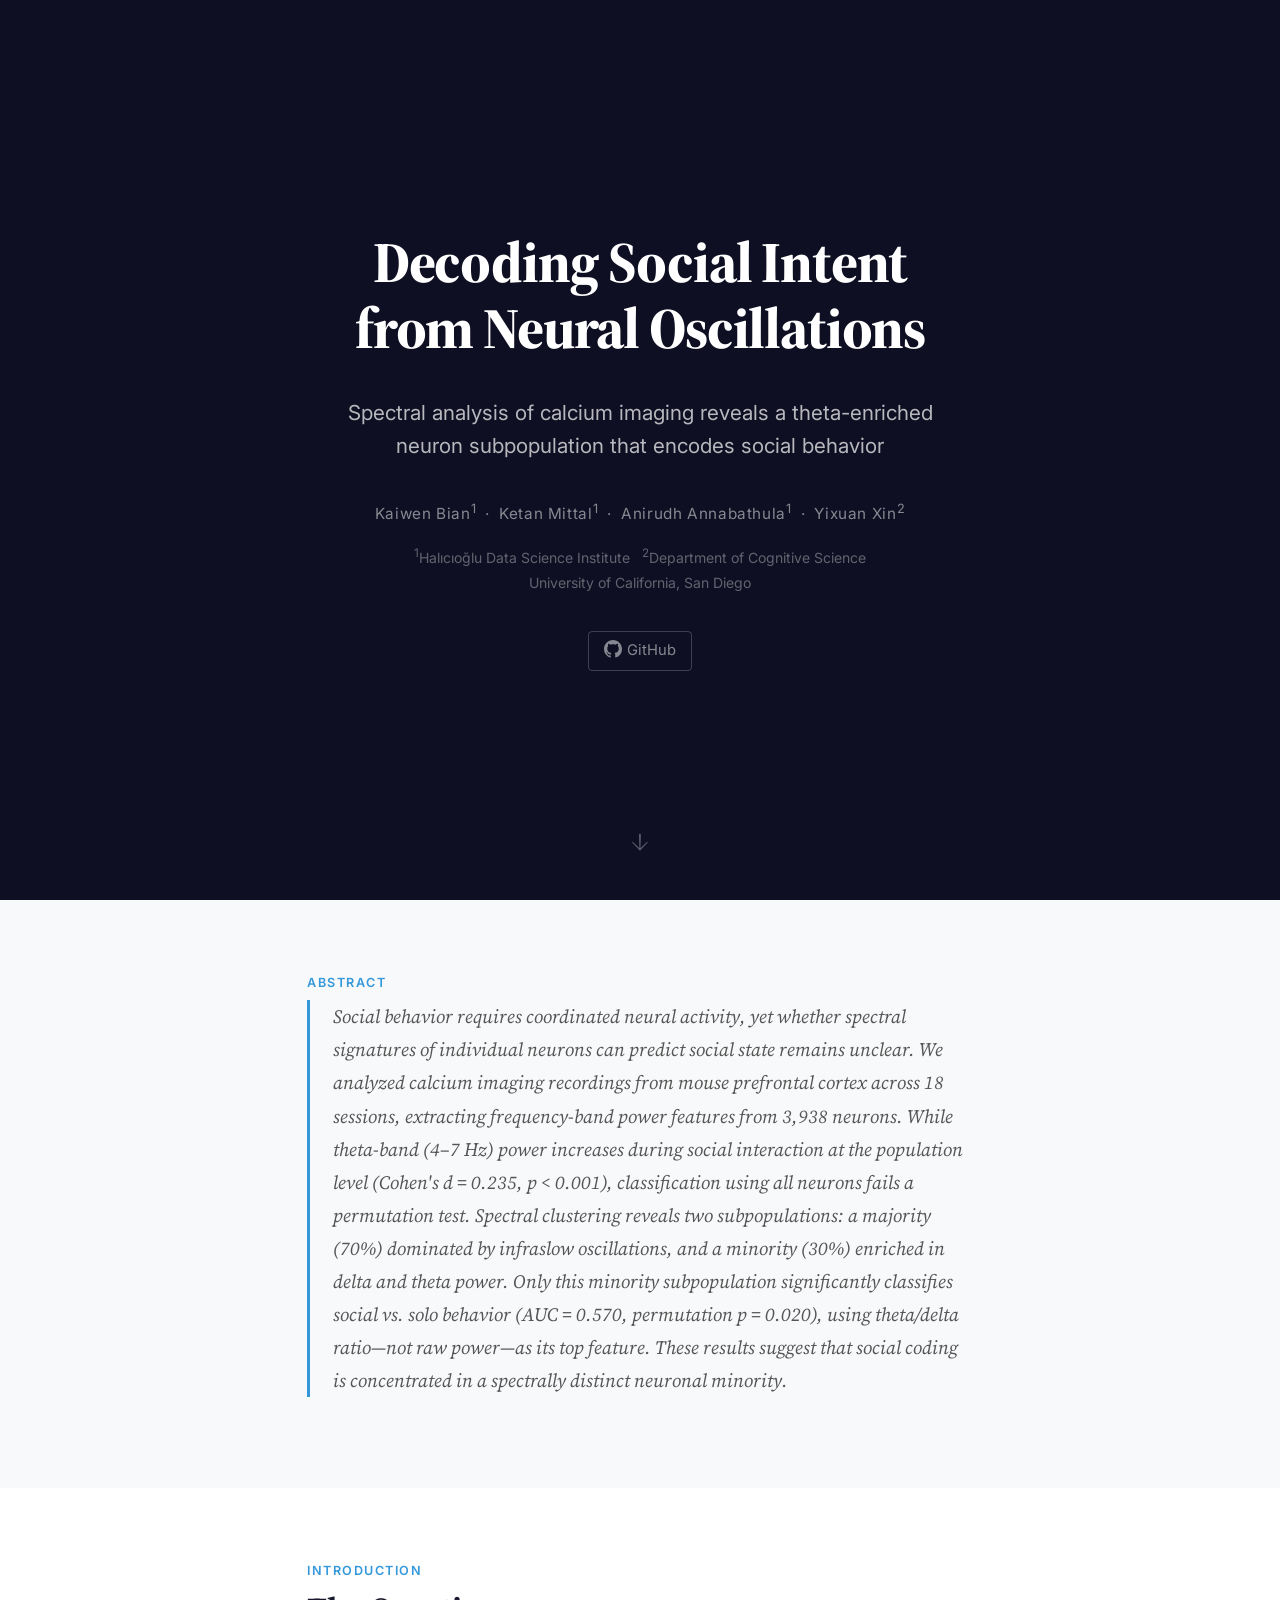
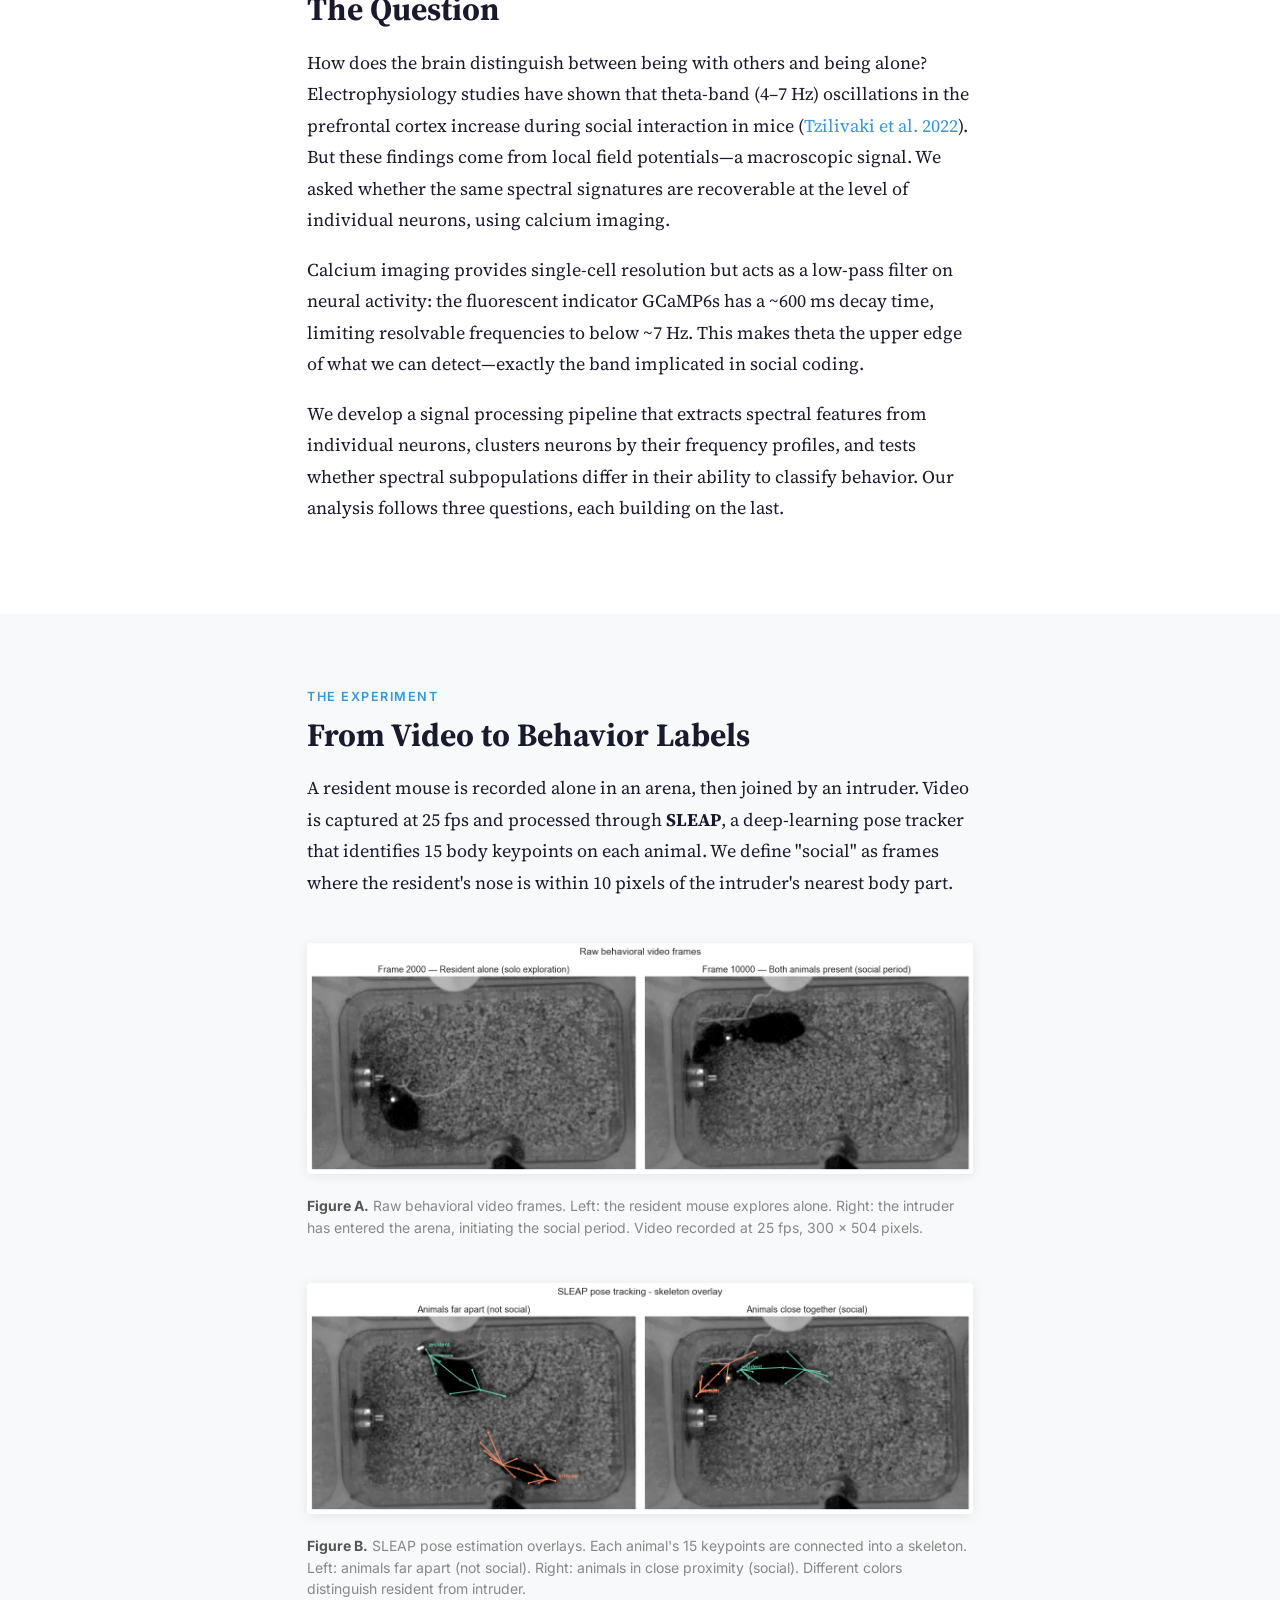
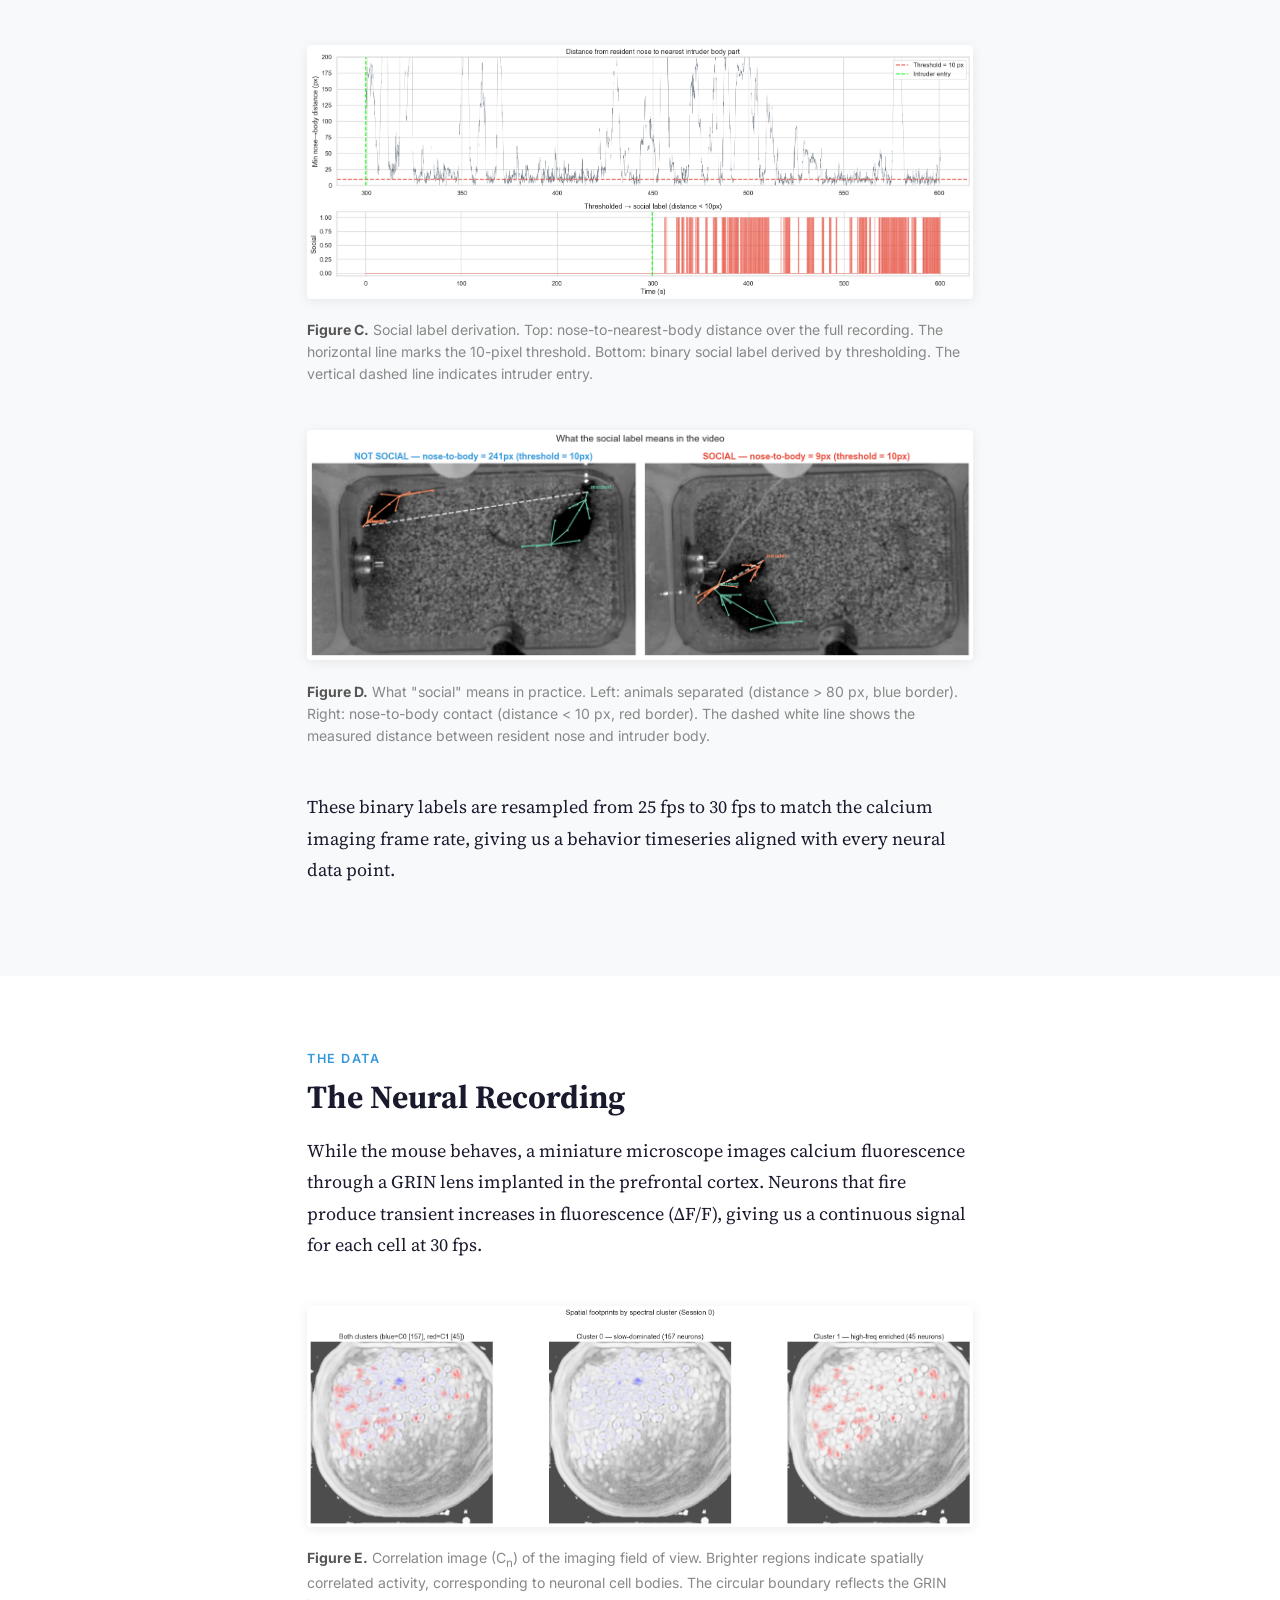
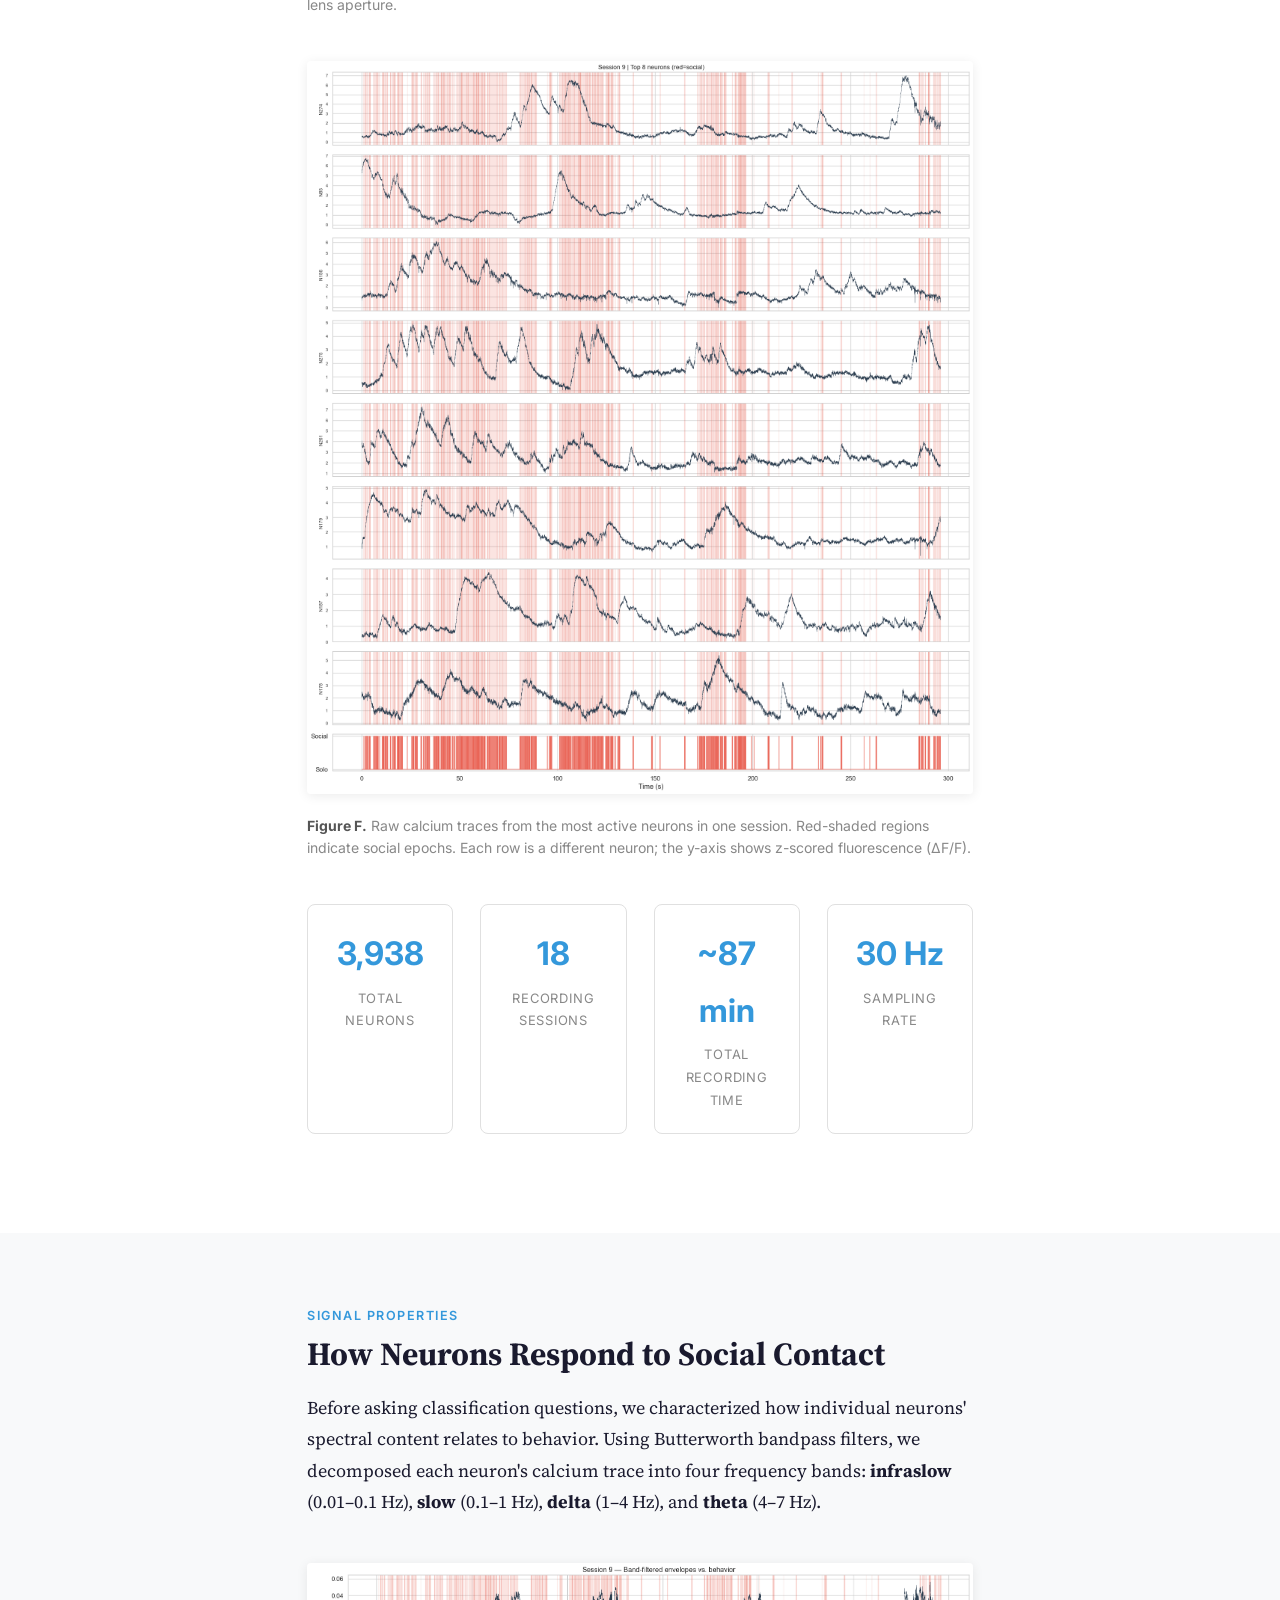
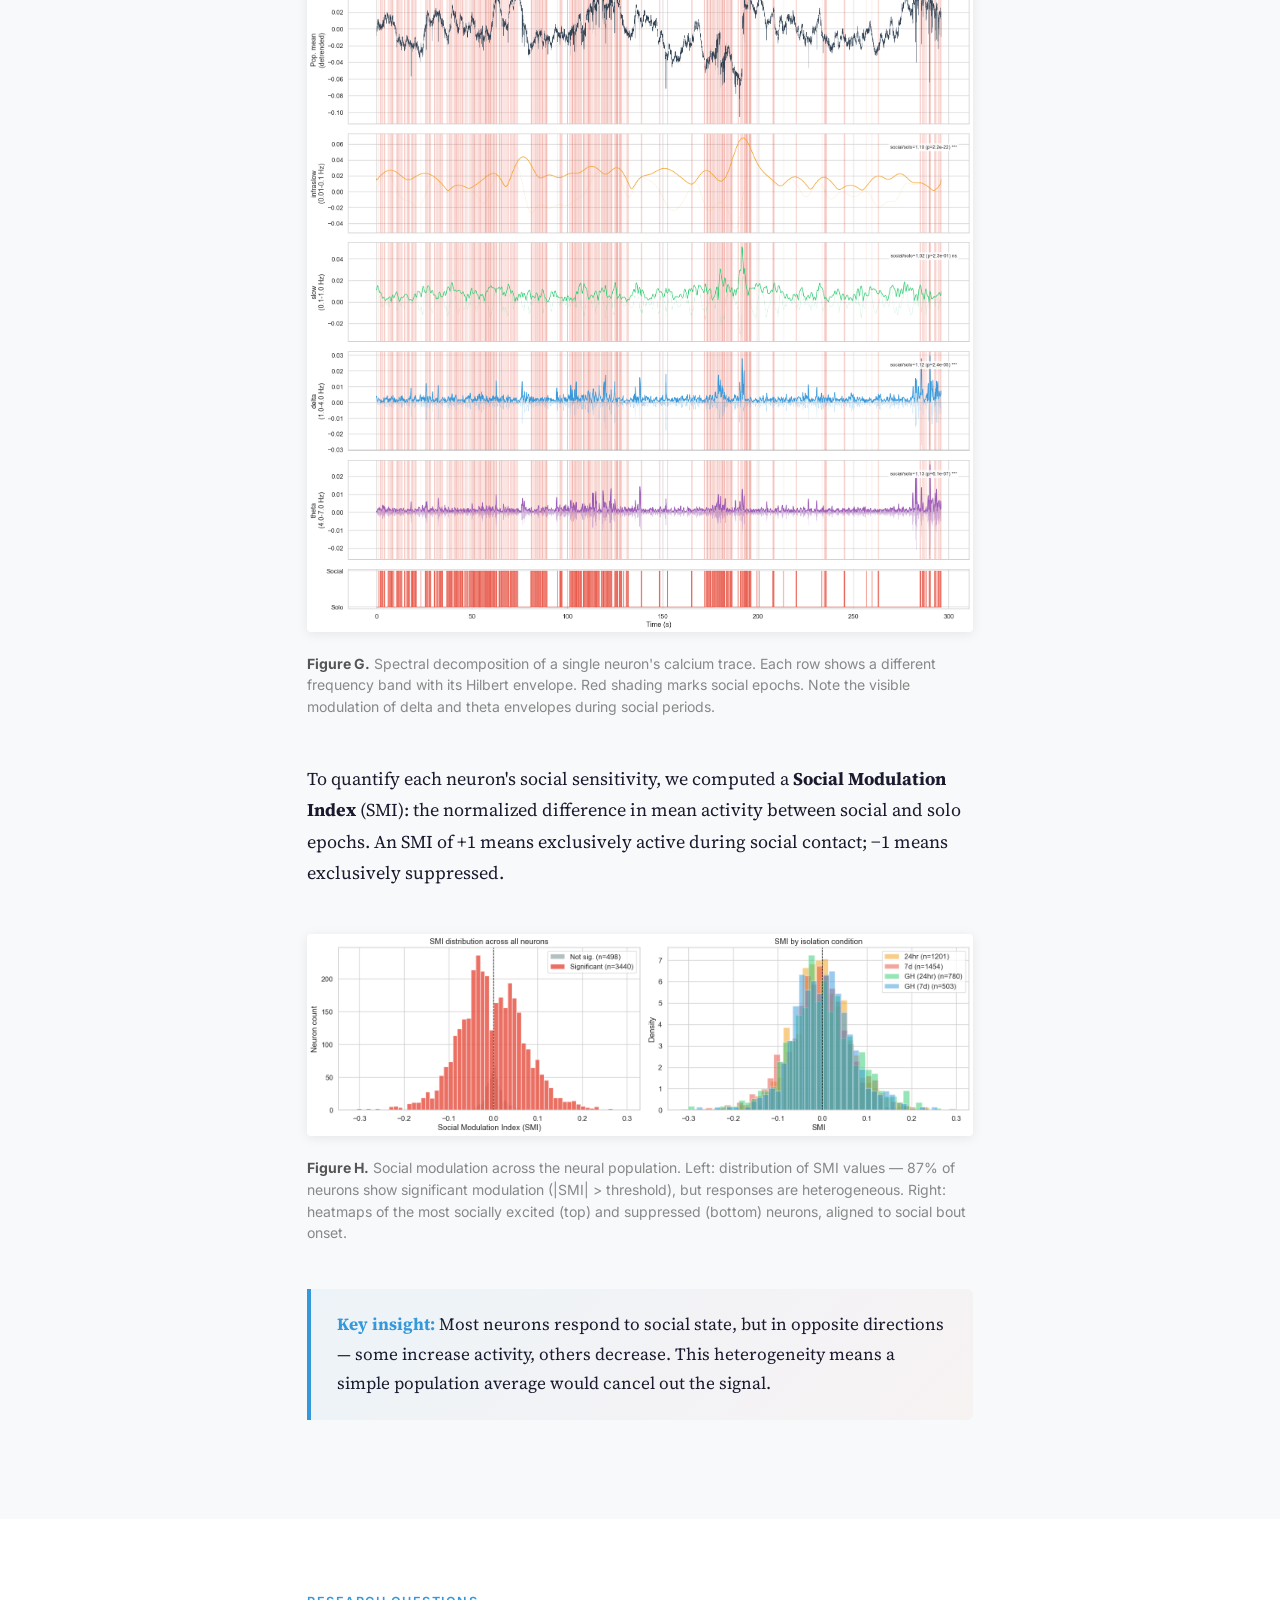
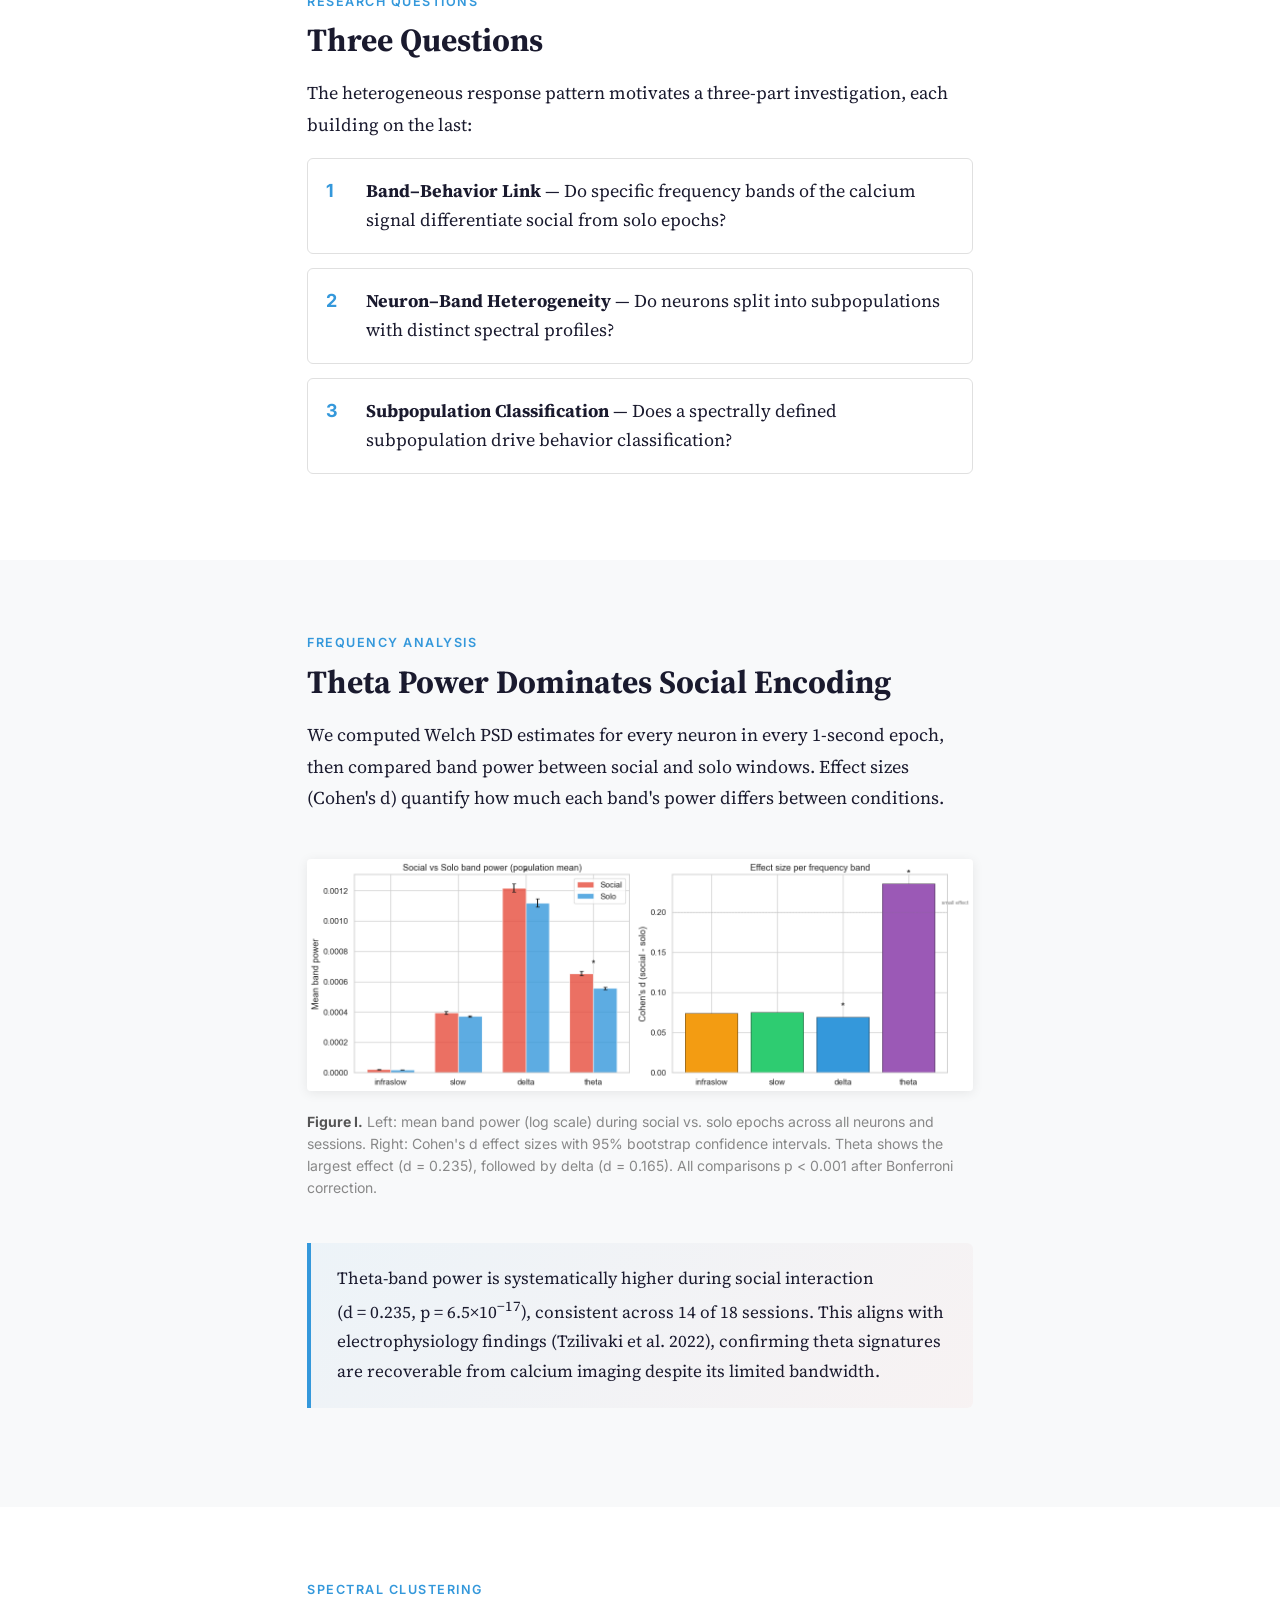
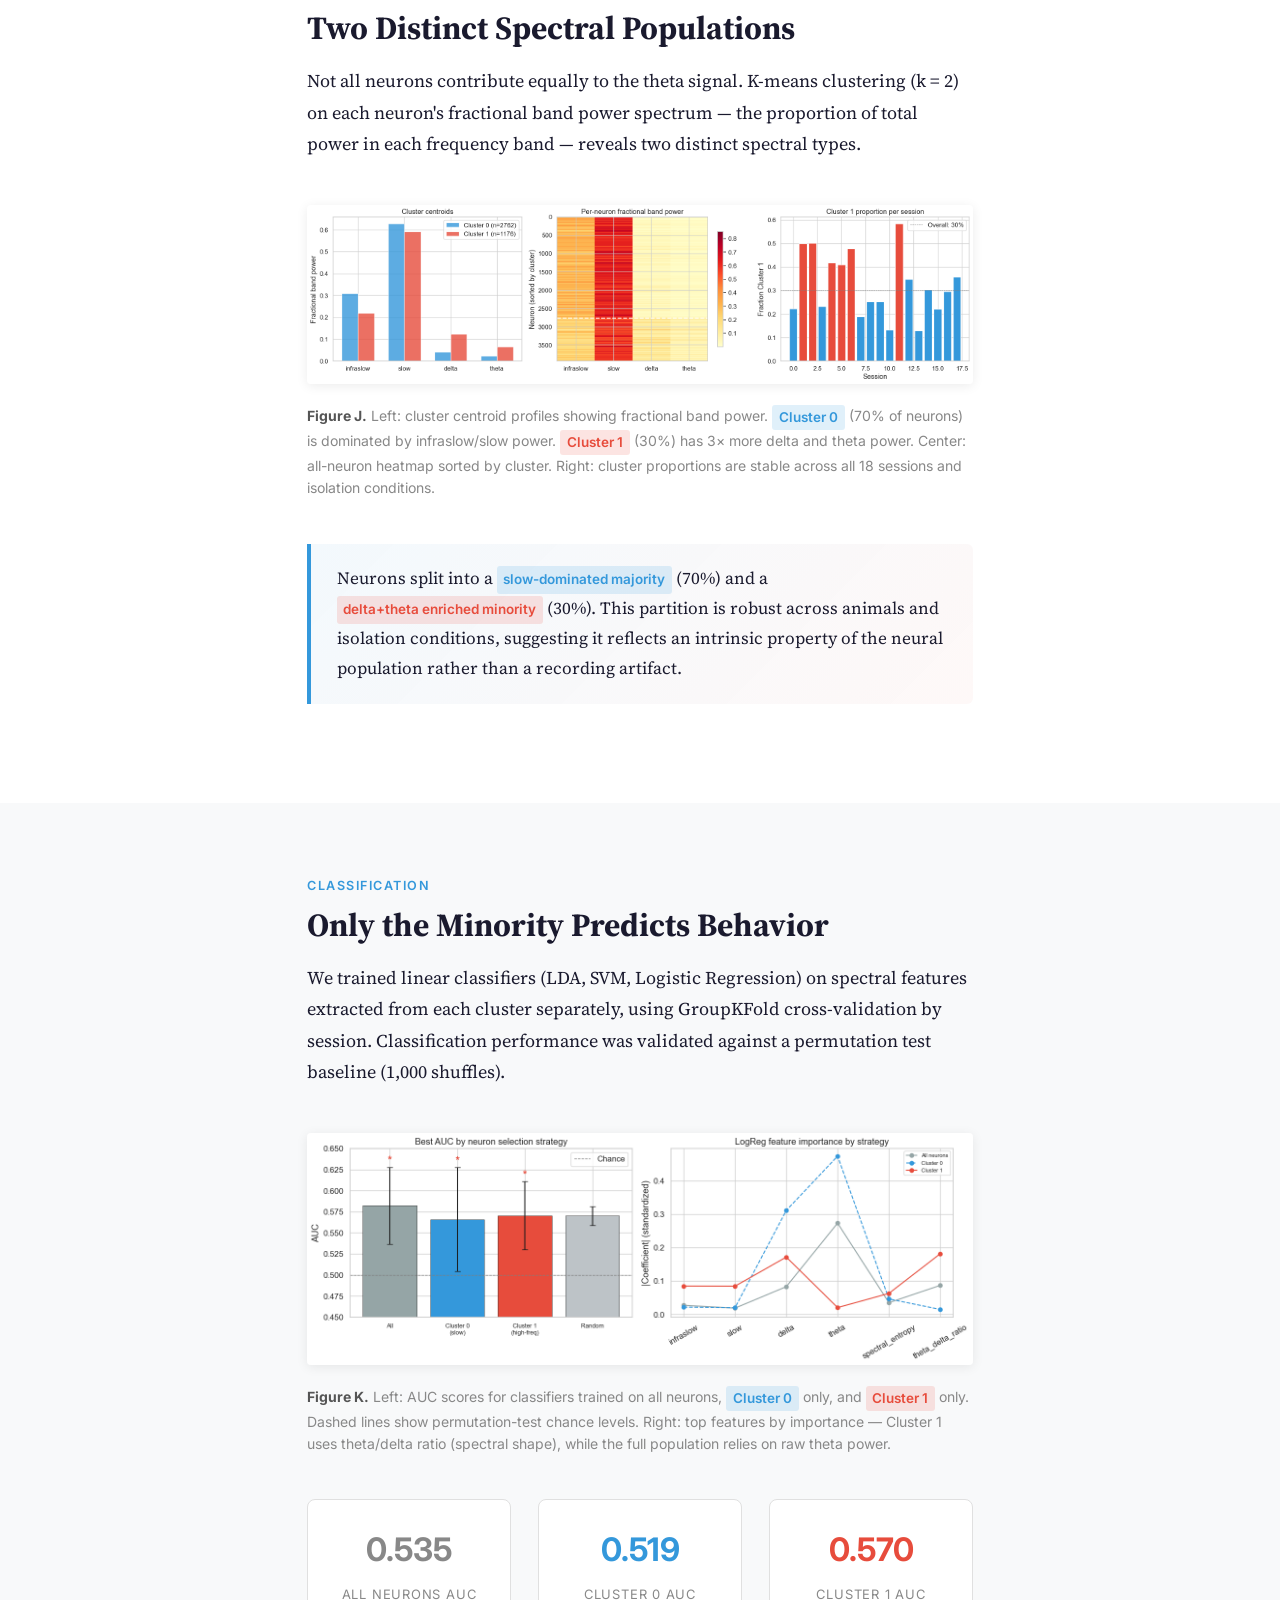
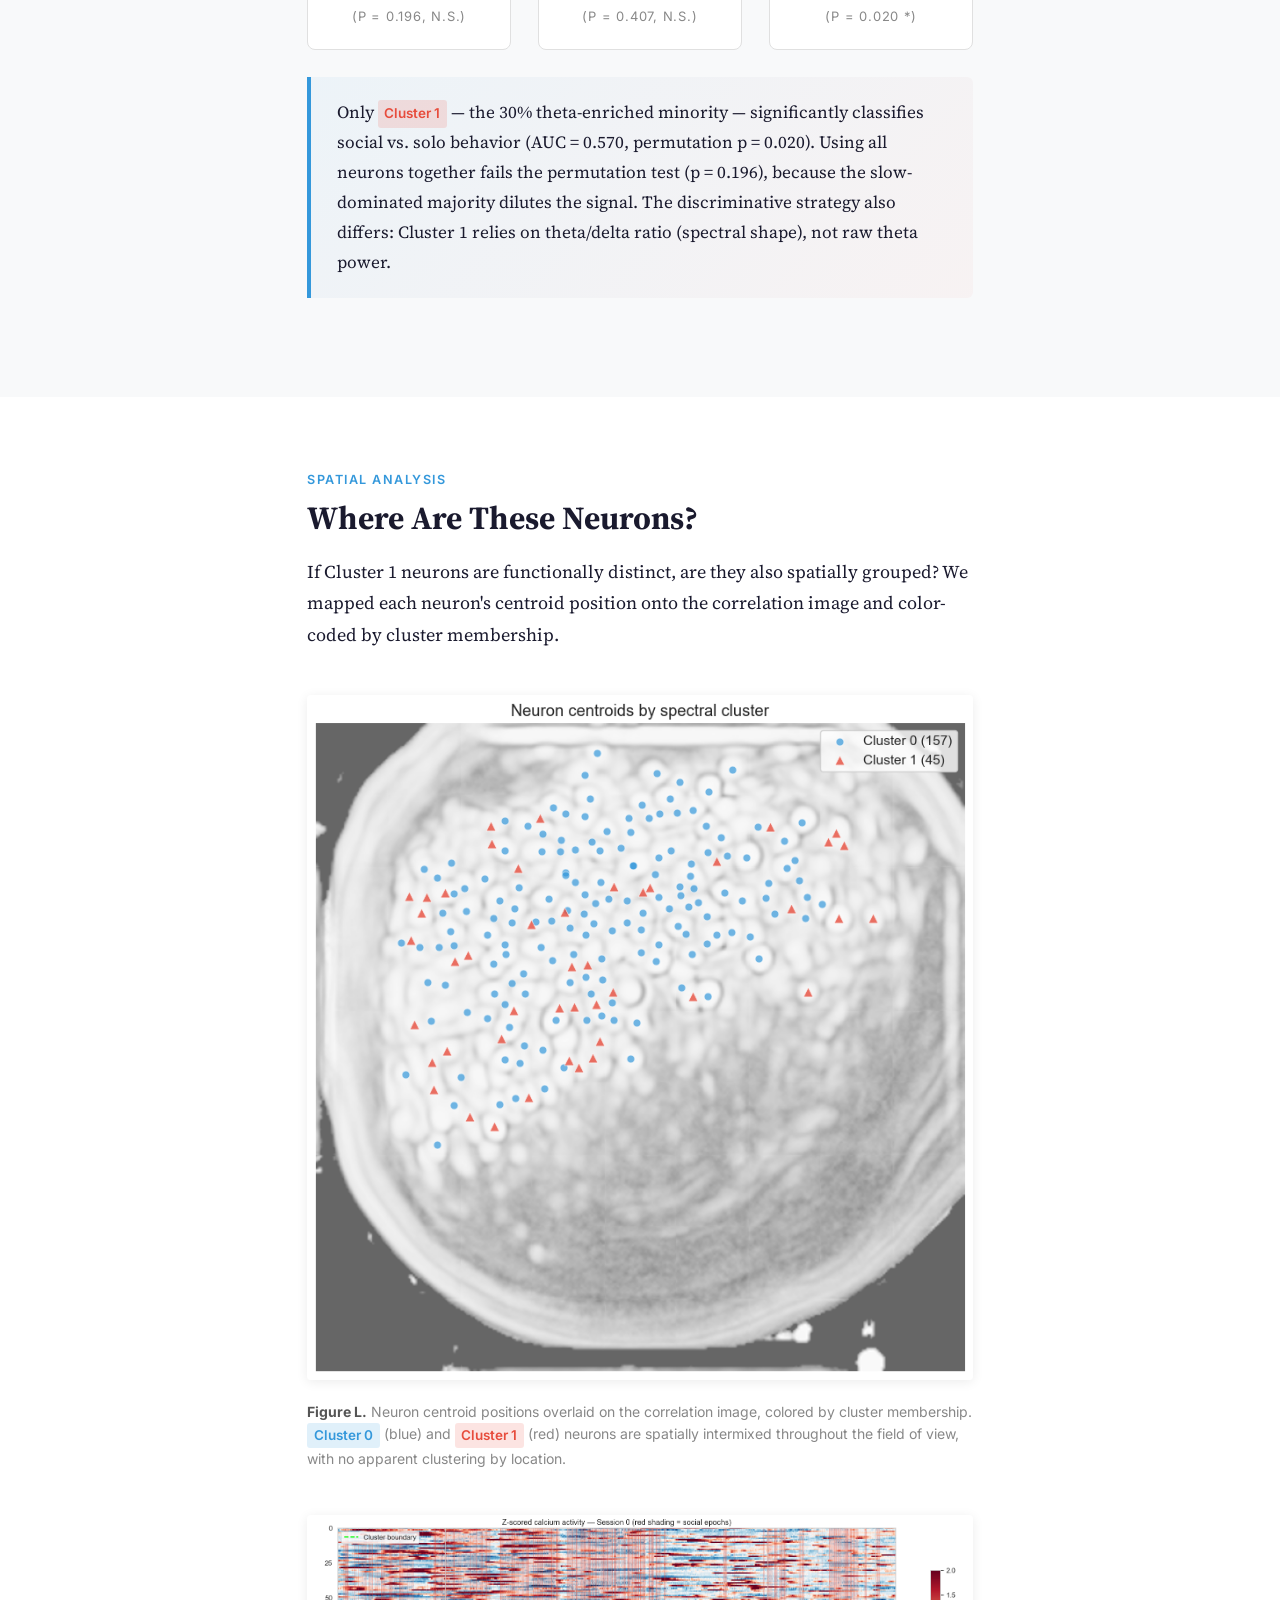
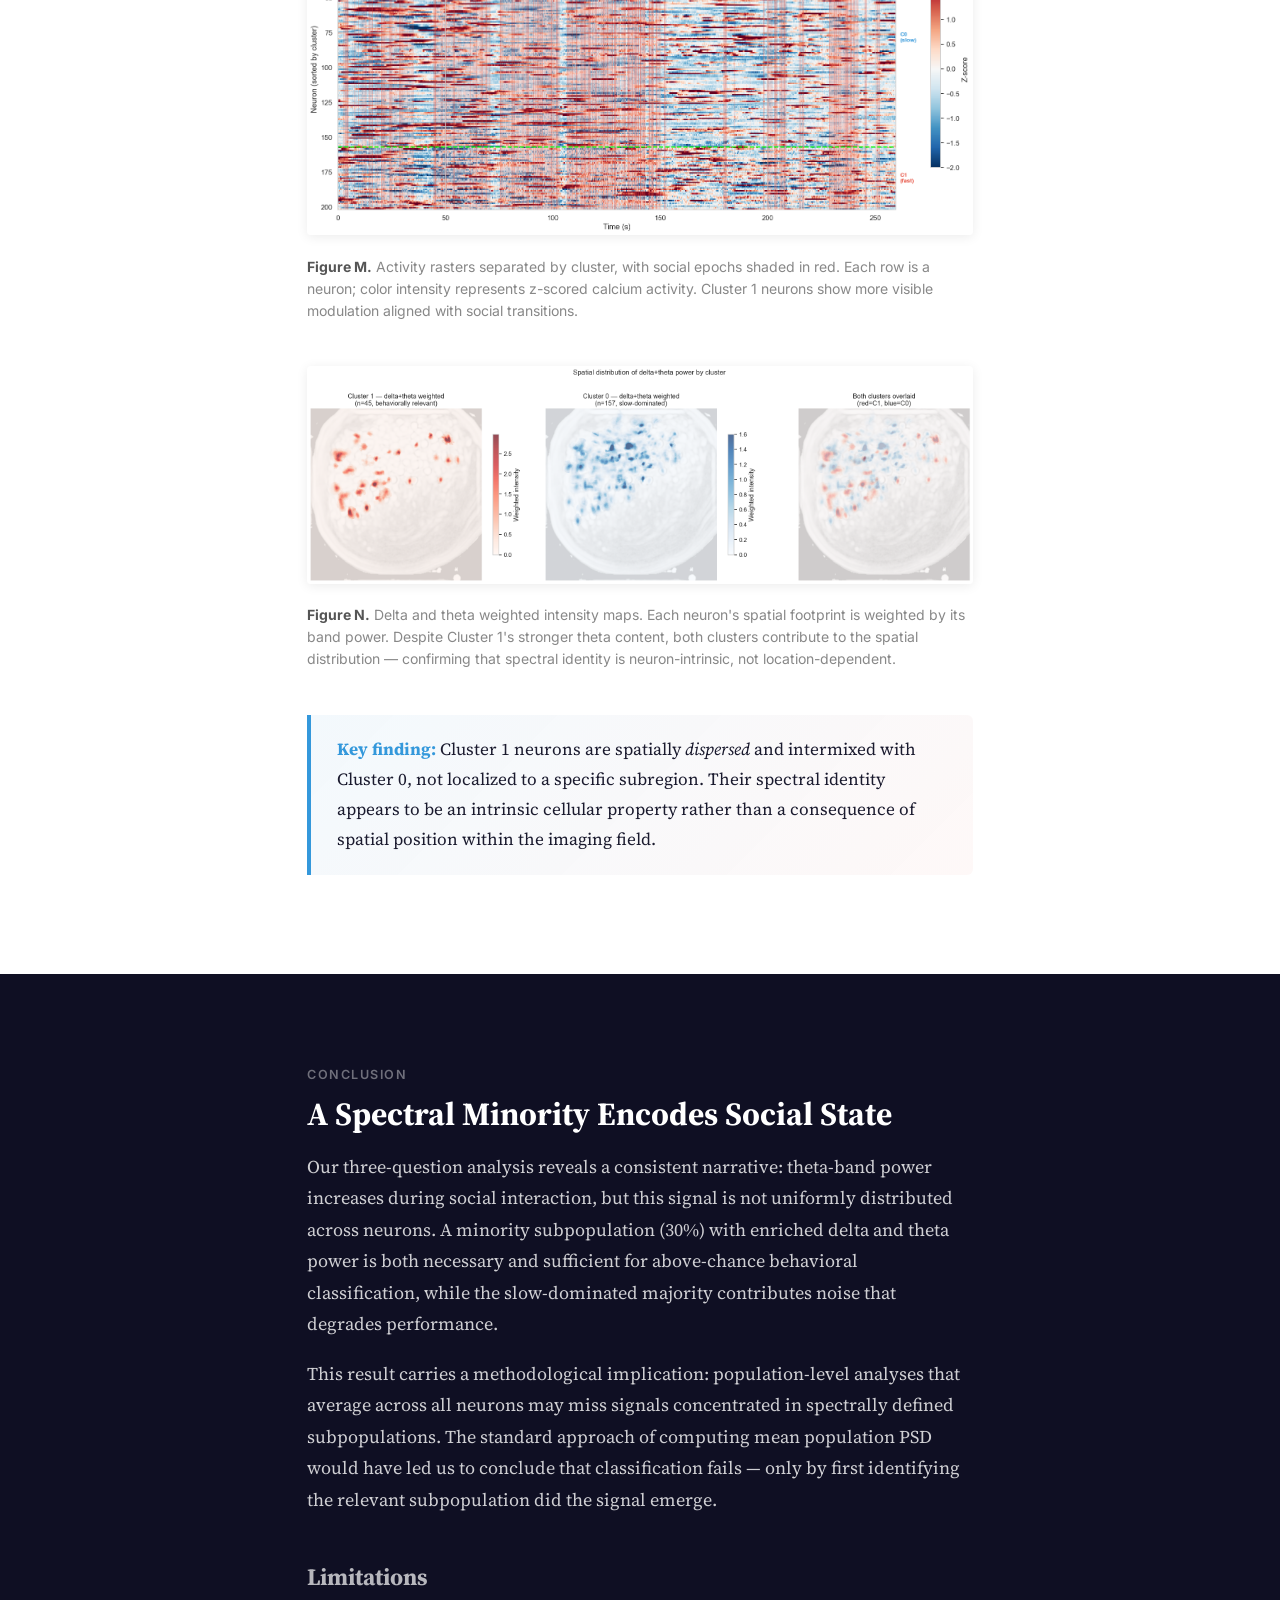
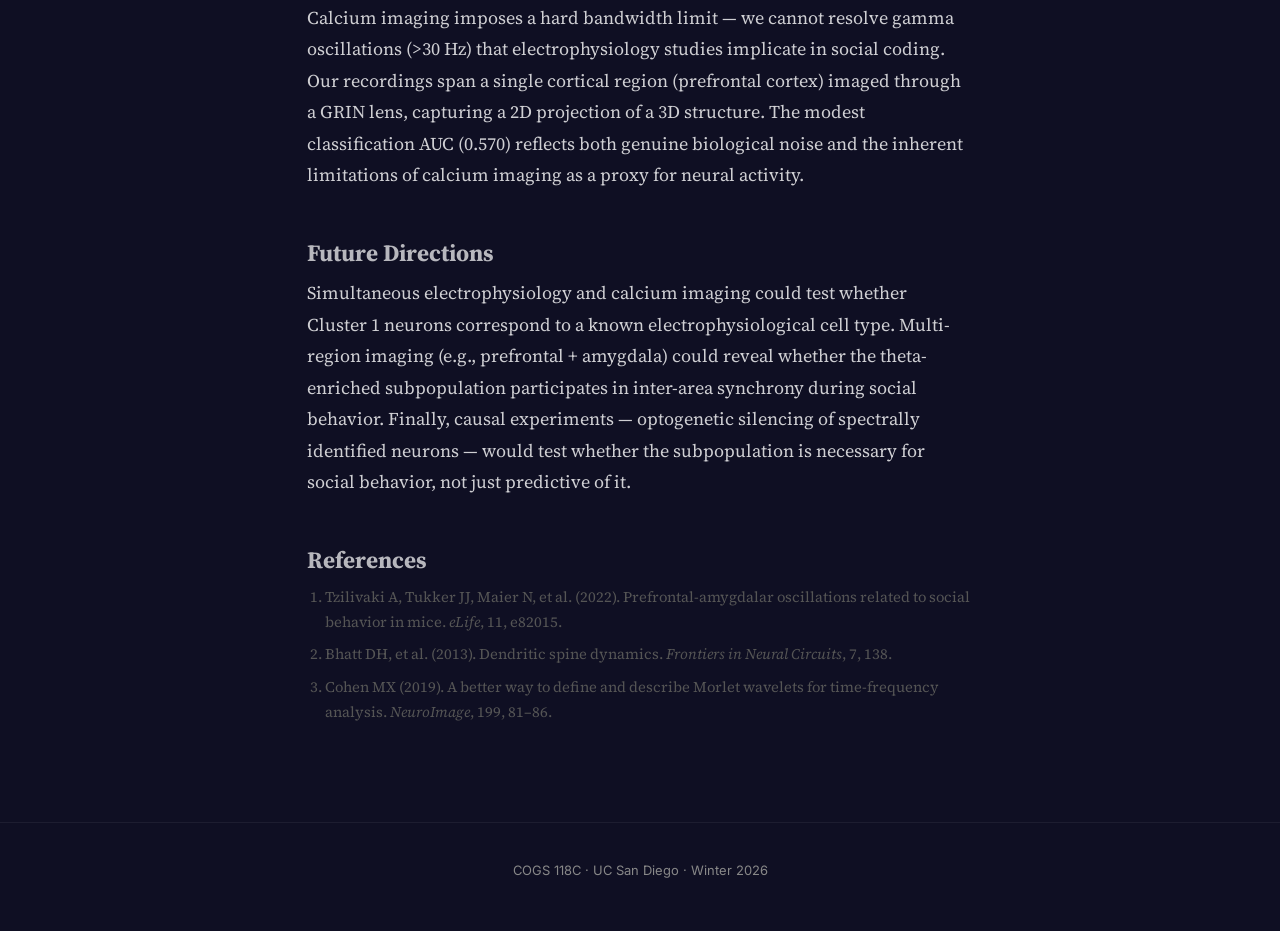
==== docs/index.html @ bd2e04f6 "Update hero: GitHub icon, affiliations, full author names Co-Authored-By: Claude Opus 4.6 <noreply@a" ====
<!DOCTYPE html>
<html lang="en">
<head>
  <meta charset="UTF-8">
  <meta name="viewport" content="width=device-width, initial-scale=1.0">
  <title>Decoding Social Intent from Neural Oscillations</title>
  <link rel="preconnect" href="https://fonts.googleapis.com">
  <link rel="preconnect" href="https://fonts.gstatic.com" crossorigin>
  <link href="https://fonts.googleapis.com/css2?family=Inter:wght@400;500;600;700&family=Source+Serif+4:ital,wght@0,400;0,700;0,800;1,400&display=swap" rel="stylesheet">
  <link rel="stylesheet" href="css/style.css">
</head>
<body>

<!-- ============================================================
     Section 1: Hero
     ============================================================ -->
<section class="hero">
  <div>
    <h1>Decoding Social Intent<br>from Neural Oscillations</h1>
    <p class="subtitle">Spectral analysis of calcium imaging reveals a theta-enriched neuron subpopulation that encodes social behavior</p>
    <p class="authors">
      <span>Kaiwen Bian<sup>1</sup></span> &middot;
      <span>Ketan Mittal<sup>1</sup></span> &middot;
      <span>Anirudh Annabathula<sup>1</sup></span> &middot;
      <span>Yixuan Xin<sup>2</sup></span>
    </p>
    <p class="institution"><sup>1</sup>Halıcıoğlu Data Science Institute &nbsp; <sup>2</sup>Department of Cognitive Science<br>University of California, San Diego</p>
    <a class="github-link" href="https://github.com/KevinBian107/neural_signal" target="_blank" rel="noopener"><svg height="18" width="18" viewBox="0 0 16 16" fill="currentColor" style="vertical-align: -3px; margin-right: 0.4em;"><path d="M8 0C3.58 0 0 3.58 0 8c0 3.54 2.29 6.53 5.47 7.59.4.07.55-.17.55-.38 0-.19-.01-.82-.01-1.49-2.01.37-2.53-.49-2.69-.94-.09-.23-.48-.94-.82-1.13-.28-.15-.68-.52-.01-.53.63-.01 1.08.58 1.23.82.72 1.21 1.87.87 2.33.66.07-.52.28-.87.51-1.07-1.78-.2-3.64-.89-3.64-3.95 0-.87.31-1.59.82-2.15-.08-.2-.36-1.02.08-2.12 0 0 .67-.21 2.2.82.64-.18 1.32-.27 2-.27s1.36.09 2 .27c1.53-1.04 2.2-.82 2.2-.82.44 1.1.16 1.92.08 2.12.51.56.82 1.27.82 2.15 0 3.07-1.87 3.75-3.65 3.95.29.25.54.73.54 1.48 0 1.07-.01 1.93-.01 2.2 0 .21.15.46.55.38A8.01 8.01 0 0016 8c0-4.42-3.58-8-8-8z"/></svg>GitHub</a>
  </div>
  <div class="scroll-indicator" aria-hidden="true">&#8595;</div>
</section>

<!-- ============================================================
     Section 2: Abstract
     ============================================================ -->
<section class="abstract">
  <div class="container reveal">
    <p class="section-label">Abstract</p>
    <p class="abstract-text">
      Social behavior requires coordinated neural activity, yet whether spectral signatures of individual neurons can predict social state remains unclear. We analyzed calcium imaging recordings from mouse prefrontal cortex across 18 sessions, extracting frequency-band power features from 3,938 neurons. While theta-band (4&ndash;7 Hz) power increases during social interaction at the population level (Cohen's d&nbsp;=&nbsp;0.235, p&nbsp;&lt;&nbsp;0.001), classification using all neurons fails a permutation test. Spectral clustering reveals two subpopulations: a majority (70%) dominated by infraslow oscillations, and a minority (30%) enriched in delta and theta power. Only this minority subpopulation significantly classifies social vs.&nbsp;solo behavior (AUC&nbsp;=&nbsp;0.570, permutation p&nbsp;=&nbsp;0.020), using theta/delta ratio&mdash;not raw power&mdash;as its top feature. These results suggest that social coding is concentrated in a spectrally distinct neuronal minority.
    </p>
  </div>
</section>

<!-- ============================================================
     Section 3: Introduction
     ============================================================ -->
<section>
  <div class="container reveal">
    <p class="section-label">Introduction</p>
    <h2>The Question</h2>
    <p>
      How does the brain distinguish between being with others and being alone? Electrophysiology studies have shown that theta-band (4&ndash;7&nbsp;Hz) oscillations in the prefrontal cortex increase during social interaction in mice (<a href="https://elifesciences.org/articles/82015">Tzilivaki et&nbsp;al. 2022</a>). But these findings come from local field potentials&mdash;a macroscopic signal. We asked whether the same spectral signatures are recoverable at the level of individual neurons, using calcium imaging.
    </p>
    <p>
      Calcium imaging provides single-cell resolution but acts as a low-pass filter on neural activity: the fluorescent indicator GCaMP6s has a ~600&nbsp;ms decay time, limiting resolvable frequencies to below ~7&nbsp;Hz. This makes theta the upper edge of what we can detect&mdash;exactly the band implicated in social coding.
    </p>
    <p>
      We develop a signal processing pipeline that extracts spectral features from individual neurons, clusters neurons by their frequency profiles, and tests whether spectral subpopulations differ in their ability to classify behavior. Our analysis follows three questions, each building on the last.
    </p>
  </div>
</section>

<!-- ============================================================
     Section 4: From Video to Behavior Labels
     ============================================================ -->
<section>
  <div class="container reveal">
    <p class="section-label">The Experiment</p>
    <h2>From Video to Behavior Labels</h2>
    <p>
      A resident mouse is recorded alone in an arena, then joined by an intruder. Video is captured at 25&nbsp;fps and processed through <strong>SLEAP</strong>, a deep-learning pose tracker that identifies 15 body keypoints on each animal. We define "social" as frames where the resident's nose is within 10&nbsp;pixels of the intruder's nearest body part.
    </p>
  </div>

  <div class="figure-wide reveal">
    <div class="figure">
      <img src="figures/fig-video-frames.png" alt="Raw video frames showing a single mouse (solo) and two mice together (social)">
      <p class="figure-caption"><strong>Figure A.</strong> Raw behavioral video frames. Left: the resident mouse explores alone. Right: the intruder has entered the arena, initiating the social period. Video recorded at 25 fps, 300 &times; 504 pixels.</p>
    </div>
  </div>

  <div class="figure-wide reveal">
    <div class="figure">
      <img src="figures/fig-sleap-skeleton.png" alt="SLEAP skeleton overlays on video frames showing tracked keypoints">
      <p class="figure-caption"><strong>Figure B.</strong> SLEAP pose estimation overlays. Each animal's 15 keypoints are connected into a skeleton. Left: animals far apart (not social). Right: animals in close proximity (social). Different colors distinguish resident from intruder.</p>
    </div>
  </div>

  <div class="figure-wide reveal">
    <div class="figure">
      <img src="figures/fig-distance-threshold.png" alt="Distance timeseries with threshold line and resulting binary social label">
      <p class="figure-caption"><strong>Figure C.</strong> Social label derivation. Top: nose-to-nearest-body distance over the full recording. The horizontal line marks the 10-pixel threshold. Bottom: binary social label derived by thresholding. The vertical dashed line indicates intruder entry.</p>
    </div>
  </div>

  <div class="figure-wide reveal">
    <div class="figure">
      <img src="figures/fig-social-comparison.png" alt="Side-by-side comparison of NOT SOCIAL vs SOCIAL frames with distance annotations">
      <p class="figure-caption"><strong>Figure D.</strong> What "social" means in practice. Left: animals separated (distance &gt; 80 px, blue border). Right: nose-to-body contact (distance &lt; 10 px, red border). The dashed white line shows the measured distance between resident nose and intruder body.</p>
    </div>
  </div>

  <div class="container reveal">
    <p>
      These binary labels are resampled from 25&nbsp;fps to 30&nbsp;fps to match the calcium imaging frame rate, giving us a behavior timeseries aligned with every neural data point.
    </p>
  </div>
</section>

<!-- ============================================================
     Section 5: The Neural Recording
     ============================================================ -->
<section>
  <div class="container reveal">
    <p class="section-label">The Data</p>
    <h2>The Neural Recording</h2>
    <p>
      While the mouse behaves, a miniature microscope images calcium fluorescence through a GRIN lens implanted in the prefrontal cortex. Neurons that fire produce transient increases in fluorescence (&Delta;F/F), giving us a continuous signal for each cell at 30&nbsp;fps.
    </p>
  </div>

  <div class="figure-wide reveal">
    <div class="figure">
      <img src="figures/fig-correlation-image.png" alt="Correlation image showing the circular field of view with neuronal structures">
      <p class="figure-caption"><strong>Figure E.</strong> Correlation image (C<sub>n</sub>) of the imaging field of view. Brighter regions indicate spatially correlated activity, corresponding to neuronal cell bodies. The circular boundary reflects the GRIN lens aperture.</p>
    </div>
  </div>

  <div class="figure-wide reveal">
    <div class="figure">
      <img src="figures/fig-neuron-traces.png" alt="Calcium traces of top active neurons with social epoch shading">
      <p class="figure-caption"><strong>Figure F.</strong> Raw calcium traces from the most active neurons in one session. Red-shaded regions indicate social epochs. Each row is a different neuron; the y-axis shows z-scored fluorescence (&Delta;F/F).</p>
    </div>
  </div>

  <div class="container reveal">
    <div class="stat-row">
      <div class="stat">
        <span class="stat-value">3,938</span>
        <span class="stat-label">Total Neurons</span>
      </div>
      <div class="stat">
        <span class="stat-value">18</span>
        <span class="stat-label">Recording Sessions</span>
      </div>
      <div class="stat">
        <span class="stat-value">~87 min</span>
        <span class="stat-label">Total Recording Time</span>
      </div>
      <div class="stat">
        <span class="stat-value">30 Hz</span>
        <span class="stat-label">Sampling Rate</span>
      </div>
    </div>
  </div>
</section>

<!-- ============================================================
     Section 6: Neural Signal Properties
     ============================================================ -->
<section>
  <div class="container reveal">
    <p class="section-label">Signal Properties</p>
    <h2>How Neurons Respond to Social Contact</h2>
    <p>
      Before asking classification questions, we characterized how individual neurons' spectral content relates to behavior. Using Butterworth bandpass filters, we decomposed each neuron's calcium trace into four frequency bands: <strong>infraslow</strong> (0.01&ndash;0.1&nbsp;Hz), <strong>slow</strong> (0.1&ndash;1&nbsp;Hz), <strong>delta</strong> (1&ndash;4&nbsp;Hz), and <strong>theta</strong> (4&ndash;7&nbsp;Hz).
    </p>
  </div>

  <div class="figure-wide reveal">
    <div class="figure">
      <img src="figures/fig-band-decomposition.png" alt="Band-filtered signal decomposition showing infraslow, slow, delta, and theta components aligned with social epochs">
      <p class="figure-caption"><strong>Figure G.</strong> Spectral decomposition of a single neuron's calcium trace. Each row shows a different frequency band with its Hilbert envelope. Red shading marks social epochs. Note the visible modulation of delta and theta envelopes during social periods.</p>
    </div>
  </div>

  <div class="container reveal">
    <p>
      To quantify each neuron's social sensitivity, we computed a <strong>Social Modulation Index</strong> (SMI): the normalized difference in mean activity between social and solo epochs. An SMI of +1 means exclusively active during social contact; &minus;1 means exclusively suppressed.
    </p>
  </div>

  <div class="figure-wide reveal">
    <div class="figure">
      <img src="figures/fig-smi-modulation.png" alt="Social Modulation Index distribution and heatmaps of top excited and suppressed neurons">
      <p class="figure-caption"><strong>Figure H.</strong> Social modulation across the neural population. Left: distribution of SMI values &mdash; 87% of neurons show significant modulation (|SMI| &gt; threshold), but responses are heterogeneous. Right: heatmaps of the most socially excited (top) and suppressed (bottom) neurons, aligned to social bout onset.</p>
    </div>
  </div>

  <div class="container reveal">
    <div class="finding">
      <strong>Key insight:</strong> Most neurons respond to social state, but in opposite directions &mdash; some increase activity, others decrease. This heterogeneity means a simple population average would cancel out the signal.
    </div>
  </div>
</section>

<!-- ============================================================
     Section 6b: Research Questions
     ============================================================ -->
<section>
  <div class="container reveal">
    <p class="section-label">Research Questions</p>
    <h2>Three Questions</h2>
    <p>The heterogeneous response pattern motivates a three-part investigation, each building on the last:</p>
    <ol class="questions-list">
      <li><strong>Band&ndash;Behavior Link</strong> &mdash; Do specific frequency bands of the calcium signal differentiate social from solo epochs?</li>
      <li><strong>Neuron&ndash;Band Heterogeneity</strong> &mdash; Do neurons split into subpopulations with distinct spectral profiles?</li>
      <li><strong>Subpopulation Classification</strong> &mdash; Does a spectrally defined subpopulation drive behavior classification?</li>
    </ol>
  </div>
</section>

<!-- ============================================================
     Section 7: Q1 — Band Power and Behavior
     ============================================================ -->
<section>
  <div class="container reveal">
    <p class="section-label">Frequency Analysis</p>
    <h2>Theta Power Dominates Social Encoding</h2>
    <p>
      We computed Welch PSD estimates for every neuron in every 1-second epoch, then compared band power between social and solo windows. Effect sizes (Cohen's d) quantify how much each band's power differs between conditions.
    </p>
  </div>

  <div class="figure-wide reveal">
    <div class="figure">
      <img src="figures/fig-q1-band-power.png" alt="Bar chart comparing band power between social and solo conditions, with Cohen's d effect sizes">
      <p class="figure-caption"><strong>Figure I.</strong> Left: mean band power (log scale) during social vs. solo epochs across all neurons and sessions. Right: Cohen's d effect sizes with 95% bootstrap confidence intervals. Theta shows the largest effect (d&nbsp;=&nbsp;0.235), followed by delta (d&nbsp;=&nbsp;0.165). All comparisons p&nbsp;&lt;&nbsp;0.001 after Bonferroni correction.</p>
    </div>
  </div>

  <div class="container reveal">
    <div class="finding">
      Theta-band power is systematically higher during social interaction (d&nbsp;=&nbsp;0.235, p&nbsp;=&nbsp;6.5&times;10<sup>&minus;17</sup>), consistent across 14 of 18 sessions. This aligns with electrophysiology findings (Tzilivaki et&nbsp;al. 2022), confirming theta signatures are recoverable from calcium imaging despite its limited bandwidth.
    </div>
  </div>
</section>

<!-- ============================================================
     Section 8: Q2 — Spectral Clustering
     ============================================================ -->
<section>
  <div class="container reveal">
    <p class="section-label">Spectral Clustering</p>
    <h2>Two Distinct Spectral Populations</h2>
    <p>
      Not all neurons contribute equally to the theta signal. K-means clustering (k&nbsp;=&nbsp;2) on each neuron's fractional band power spectrum &mdash; the proportion of total power in each frequency band &mdash; reveals two distinct spectral types.
    </p>
  </div>

  <div class="figure-wide reveal">
    <div class="figure">
      <img src="figures/fig-q2-clusters.png" alt="Cluster centroid profiles, all-neuron spectral heatmap, and per-session cluster proportions">
      <p class="figure-caption"><strong>Figure J.</strong> Left: cluster centroid profiles showing fractional band power. <span class="cluster-tag c0">Cluster 0</span> (70% of neurons) is dominated by infraslow/slow power. <span class="cluster-tag c1">Cluster 1</span> (30%) has 3&times; more delta and theta power. Center: all-neuron heatmap sorted by cluster. Right: cluster proportions are stable across all 18 sessions and isolation conditions.</p>
    </div>
  </div>

  <div class="container reveal">
    <div class="finding">
      Neurons split into a <span class="cluster-tag c0">slow-dominated majority</span> (70%) and a <span class="cluster-tag c1">delta+theta enriched minority</span> (30%). This partition is robust across animals and isolation conditions, suggesting it reflects an intrinsic property of the neural population rather than a recording artifact.
    </div>
  </div>
</section>

<!-- ============================================================
     Section 9: Q3 — Classification
     ============================================================ -->
<section>
  <div class="container reveal">
    <p class="section-label">Classification</p>
    <h2>Only the Minority Predicts Behavior</h2>
    <p>
      We trained linear classifiers (LDA, SVM, Logistic Regression) on spectral features extracted from each cluster separately, using GroupKFold cross-validation by session. Classification performance was validated against a permutation test baseline (1,000 shuffles).
    </p>
  </div>

  <div class="figure-wide reveal">
    <div class="figure">
      <img src="figures/fig-q3-classification.png" alt="AUC comparison between all neurons, Cluster 0, and Cluster 1, plus feature importance rankings">
      <p class="figure-caption"><strong>Figure K.</strong> Left: AUC scores for classifiers trained on all neurons, <span class="cluster-tag c0">Cluster 0</span> only, and <span class="cluster-tag c1">Cluster 1</span> only. Dashed lines show permutation-test chance levels. Right: top features by importance &mdash; Cluster 1 uses theta/delta ratio (spectral shape), while the full population relies on raw theta power.</p>
    </div>
  </div>

  <div class="container reveal">
    <div class="stat-row">
      <div class="stat">
        <span class="stat-value" style="color: var(--text-muted);">0.535</span>
        <span class="stat-label">All Neurons AUC<br>(p = 0.196, n.s.)</span>
      </div>
      <div class="stat">
        <span class="stat-value" style="color: var(--cluster0);">0.519</span>
        <span class="stat-label">Cluster 0 AUC<br>(p = 0.407, n.s.)</span>
      </div>
      <div class="stat">
        <span class="stat-value" style="color: var(--cluster1);">0.570</span>
        <span class="stat-label">Cluster 1 AUC<br>(p = 0.020 *)</span>
      </div>
    </div>

    <div class="finding">
      Only <span class="cluster-tag c1">Cluster 1</span> &mdash; the 30% theta-enriched minority &mdash; significantly classifies social vs. solo behavior (AUC&nbsp;=&nbsp;0.570, permutation p&nbsp;=&nbsp;0.020). Using all neurons together fails the permutation test (p&nbsp;=&nbsp;0.196), because the slow-dominated majority dilutes the signal. The discriminative strategy also differs: Cluster&nbsp;1 relies on theta/delta ratio (spectral shape), not raw theta power.
    </div>
  </div>
</section>

<!-- ============================================================
     Section 10: Spatial Organization
     ============================================================ -->
<section>
  <div class="container reveal">
    <p class="section-label">Spatial Analysis</p>
    <h2>Where Are These Neurons?</h2>
    <p>
      If Cluster&nbsp;1 neurons are functionally distinct, are they also spatially grouped? We mapped each neuron's centroid position onto the correlation image and color-coded by cluster membership.
    </p>
  </div>

  <div class="figure-wide reveal">
    <div class="figure">
      <img src="figures/fig-spatial-scatter.png" alt="Neuron centroids scattered on correlation image, color-coded by spectral cluster">
      <p class="figure-caption"><strong>Figure L.</strong> Neuron centroid positions overlaid on the correlation image, colored by cluster membership. <span class="cluster-tag c0">Cluster 0</span> (blue) and <span class="cluster-tag c1">Cluster 1</span> (red) neurons are spatially intermixed throughout the field of view, with no apparent clustering by location.</p>
    </div>
  </div>

  <div class="figure-wide reveal">
    <div class="figure">
      <img src="figures/fig-cluster-rasters.png" alt="Activity rasters for each cluster with social epoch overlay">
      <p class="figure-caption"><strong>Figure M.</strong> Activity rasters separated by cluster, with social epochs shaded in red. Each row is a neuron; color intensity represents z-scored calcium activity. Cluster&nbsp;1 neurons show more visible modulation aligned with social transitions.</p>
    </div>
  </div>

  <div class="figure-wide reveal">
    <div class="figure">
      <img src="figures/fig-intensity-maps.png" alt="Weighted intensity maps showing spatial distribution of delta and theta power">
      <p class="figure-caption"><strong>Figure N.</strong> Delta and theta weighted intensity maps. Each neuron's spatial footprint is weighted by its band power. Despite Cluster&nbsp;1's stronger theta content, both clusters contribute to the spatial distribution &mdash; confirming that spectral identity is neuron-intrinsic, not location-dependent.</p>
    </div>
  </div>

  <div class="container reveal">
    <div class="finding">
      <strong>Key finding:</strong> Cluster&nbsp;1 neurons are spatially <em>dispersed</em> and intermixed with Cluster&nbsp;0, not localized to a specific subregion. Their spectral identity appears to be an intrinsic cellular property rather than a consequence of spatial position within the imaging field.
    </div>
  </div>
</section>

<!-- ============================================================
     Section 11: Conclusion
     ============================================================ -->
<section class="conclusion">
  <div class="container reveal">
    <p class="section-label" style="color: rgba(255,255,255,0.4);">Conclusion</p>
    <h2>A Spectral Minority Encodes Social State</h2>
    <p>
      Our three-question analysis reveals a consistent narrative: theta-band power increases during social interaction, but this signal is not uniformly distributed across neurons. A minority subpopulation (30%) with enriched delta and theta power is both necessary and sufficient for above-chance behavioral classification, while the slow-dominated majority contributes noise that degrades performance.
    </p>
    <p>
      This result carries a methodological implication: population-level analyses that average across all neurons may miss signals concentrated in spectrally defined subpopulations. The standard approach of computing mean population PSD would have led us to conclude that classification fails &mdash; only by first identifying the relevant subpopulation did the signal emerge.
    </p>

    <h3 style="margin-top: 2em; color: rgba(255,255,255,0.7);">Limitations</h3>
    <p>
      Calcium imaging imposes a hard bandwidth limit &mdash; we cannot resolve gamma oscillations (&gt;30&nbsp;Hz) that electrophysiology studies implicate in social coding. Our recordings span a single cortical region (prefrontal cortex) imaged through a GRIN lens, capturing a 2D projection of a 3D structure. The modest classification AUC (0.570) reflects both genuine biological noise and the inherent limitations of calcium imaging as a proxy for neural activity.
    </p>

    <h3 style="margin-top: 2em; color: rgba(255,255,255,0.7);">Future Directions</h3>
    <p>
      Simultaneous electrophysiology and calcium imaging could test whether Cluster&nbsp;1 neurons correspond to a known electrophysiological cell type. Multi-region imaging (e.g., prefrontal + amygdala) could reveal whether the theta-enriched subpopulation participates in inter-area synchrony during social behavior. Finally, causal experiments &mdash; optogenetic silencing of spectrally identified neurons &mdash; would test whether the subpopulation is necessary for social behavior, not just predictive of it.
    </p>

    <h3 style="margin-top: 2em; color: rgba(255,255,255,0.7);">References</h3>
    <ol class="references" style="padding-left: 1.2em;">
      <li>Tzilivaki A, Tukker JJ, Maier N, et al. (2022). Prefrontal-amygdalar oscillations related to social behavior in mice. <em>eLife</em>, 11, e82015.</li>
      <li>Bhatt DH, et al. (2013). Dendritic spine dynamics. <em>Frontiers in Neural Circuits</em>, 7, 138.</li>
      <li>Cohen MX (2019). A better way to define and describe Morlet wavelets for time-frequency analysis. <em>NeuroImage</em>, 199, 81&ndash;86.</li>
    </ol>
  </div>
</section>

<!-- ============================================================
     Footer
     ============================================================ -->
<footer>
  <p>COGS 118C &middot; UC San Diego &middot; Winter 2026</p>
</footer>

<script src="js/main.js"></script>
</body>
</html>
---- docs/css/style.css ----
/* ============================================================
   Decoding Social Intent from Neural Oscillations — Site Styles
   Distill.pub-inspired single-page scrolling layout
   ============================================================ */

/* --- Reset & Base --- */
*, *::before, *::after { box-sizing: border-box; margin: 0; padding: 0; }

:root {
  --text: #1a1a2e;
  --text-light: #555;
  --text-muted: #888;
  --bg: #fff;
  --bg-alt: #f8f9fa;
  --accent: #3498db;
  --cluster0: #3498db;
  --cluster1: #e74c3c;
  --social-red: rgba(231, 76, 60, 0.12);
  --hero-bg: #0f0f23;
  --hero-accent: #6c63ff;
  --border: #e0e0e0;
  --max-text: 720px;
  --max-figure: 1000px;
}

html {
  scroll-behavior: smooth;
  font-size: 18px;
}

body {
  font-family: 'Source Serif 4', 'Georgia', serif;
  color: var(--text);
  background: var(--bg);
  line-height: 1.75;
  -webkit-font-smoothing: antialiased;
}

/* --- Typography --- */
h1, h2, h3, h4 {
  font-weight: 700;
  line-height: 1.3;
}

h2 {
  font-size: 1.8rem;
  margin-bottom: 0.5em;
  color: var(--text);
}

h3 {
  font-size: 1.3rem;
  margin-bottom: 0.4em;
  color: var(--text);
}

p {
  margin-bottom: 1em;
}

a {
  color: var(--accent);
  text-decoration: none;
  border-bottom: 1px solid transparent;
  transition: border-color 0.2s;
}

a:hover {
  border-bottom-color: var(--accent);
}

strong { font-weight: 700; }

/* --- Layout --- */
.container {
  max-width: var(--max-text);
  margin: 0 auto;
  padding: 0 1.5rem;
}

section {
  padding: 4rem 0;
}

section:nth-child(even) {
  background: var(--bg-alt);
}

/* --- Hero --- */
.hero {
  min-height: 100vh;
  display: flex;
  align-items: center;
  justify-content: center;
  text-align: center;
  background: var(--hero-bg);
  color: #fff;
  position: relative;
  padding: 2rem;
}

.hero h1 {
  font-size: clamp(2rem, 5vw, 3.2rem);
  font-weight: 800;
  letter-spacing: -0.02em;
  margin-bottom: 0.6em;
  line-height: 1.15;
}

.hero .subtitle {
  font-family: 'Inter', sans-serif;
  font-size: clamp(0.9rem, 2vw, 1.15rem);
  font-weight: 400;
  color: rgba(255, 255, 255, 0.7);
  max-width: 640px;
  margin: 0 auto 2rem;
  line-height: 1.6;
}

.hero .authors {
  font-family: 'Inter', sans-serif;
  font-size: 0.85rem;
  color: rgba(255, 255, 255, 0.5);
  letter-spacing: 0.04em;
}

.hero .authors span {
  margin: 0 0.3em;
}

.hero .institution {
  font-family: 'Inter', sans-serif;
  font-size: 0.78rem;
  color: rgba(255, 255, 255, 0.35);
  margin-top: 0.6em;
}

.hero .github-link {
  display: inline-block;
  margin-top: 1.5em;
  font-family: 'Inter', sans-serif;
  font-size: 0.82rem;
  color: rgba(255, 255, 255, 0.5);
  border: 1px solid rgba(255, 255, 255, 0.2);
  border-radius: 4px;
  padding: 0.4em 1em;
  transition: color 0.2s, border-color 0.2s;
}

.hero .github-link:hover {
  color: #fff;
  border-color: rgba(255, 255, 255, 0.5);
}

.scroll-indicator {
  position: absolute;
  bottom: 2rem;
  left: 50%;
  transform: translateX(-50%);
  animation: bounce 2s infinite;
  color: rgba(255, 255, 255, 0.3);
  font-size: 1.5rem;
}

@keyframes bounce {
  0%, 100% { transform: translateX(-50%) translateY(0); }
  50% { transform: translateX(-50%) translateY(8px); }
}

/* --- Section Labels --- */
.section-label {
  font-family: 'Inter', sans-serif;
  font-size: 0.7rem;
  font-weight: 600;
  text-transform: uppercase;
  letter-spacing: 0.12em;
  color: var(--accent);
  margin-bottom: 0.5em;
}

/* --- Abstract --- */
.abstract {
  background: var(--bg-alt);
}

.abstract-text {
  font-size: 1.05rem;
  color: var(--text-light);
  border-left: 3px solid var(--accent);
  padding-left: 1.2em;
  font-style: italic;
}

/* --- Figures --- */
.figure {
  margin: 2.5rem auto;
  text-align: center;
}

.figure-wide {
  max-width: var(--max-text);
  margin-left: auto;
  margin-right: auto;
  padding: 0 1.5rem;
}

.figure img {
  width: 100%;
  height: auto;
  border-radius: 4px;
  box-shadow: 0 2px 12px rgba(0, 0, 0, 0.08);
}

.figure-caption {
  font-family: 'Inter', sans-serif;
  font-size: 0.78rem;
  color: var(--text-muted);
  margin-top: 0.8em;
  line-height: 1.55;
  max-width: var(--max-text);
  margin-left: auto;
  margin-right: auto;
  text-align: left;
}

.figure-caption strong {
  color: var(--text-light);
}

/* Figure placeholder (before images are added) */
.figure-placeholder {
  background: var(--bg-alt);
  border: 2px dashed var(--border);
  border-radius: 8px;
  padding: 3rem 2rem;
  color: var(--text-muted);
  font-family: 'Inter', sans-serif;
  font-size: 0.85rem;
}

/* --- Key Finding Callouts --- */
.finding {
  background: linear-gradient(135deg, rgba(52, 152, 219, 0.06), rgba(231, 76, 60, 0.04));
  border-left: 4px solid var(--accent);
  border-radius: 0 6px 6px 0;
  padding: 1.2em 1.5em;
  margin: 1.5rem 0;
  font-size: 0.95rem;
}

.finding strong {
  color: var(--accent);
}

/* --- Stat Highlight --- */
.stat-row {
  display: flex;
  gap: 1.5rem;
  flex-wrap: wrap;
  margin: 1.5rem 0;
}

.stat {
  flex: 1;
  min-width: 140px;
  text-align: center;
  padding: 1.2em 1em;
  background: var(--bg);
  border-radius: 8px;
  border: 1px solid var(--border);
}

.stat-value {
  font-family: 'Inter', sans-serif;
  font-size: 1.8rem;
  font-weight: 700;
  color: var(--accent);
  display: block;
}

.stat-label {
  font-family: 'Inter', sans-serif;
  font-size: 0.72rem;
  color: var(--text-muted);
  text-transform: uppercase;
  letter-spacing: 0.06em;
  margin-top: 0.3em;
  display: block;
}

/* --- Cluster Color Tags --- */
.cluster-tag {
  display: inline-block;
  font-family: 'Inter', sans-serif;
  font-size: 0.75rem;
  font-weight: 600;
  padding: 0.15em 0.5em;
  border-radius: 3px;
  vertical-align: middle;
}

.cluster-tag.c0 {
  background: rgba(52, 152, 219, 0.15);
  color: var(--cluster0);
}

.cluster-tag.c1 {
  background: rgba(231, 76, 60, 0.15);
  color: var(--cluster1);
}

/* --- Questions List --- */
.questions-list {
  list-style: none;
  padding: 0;
  counter-reset: q;
}

.questions-list li {
  counter-increment: q;
  padding: 1em 1.2em 1em 3.2em;
  margin-bottom: 0.8em;
  background: var(--bg);
  border: 1px solid var(--border);
  border-radius: 6px;
  position: relative;
  line-height: 1.6;
}

.questions-list li::before {
  content: counter(q);
  position: absolute;
  left: 1em;
  top: 1em;
  font-family: 'Inter', sans-serif;
  font-weight: 700;
  font-size: 1rem;
  color: var(--accent);
}

/* --- Conclusion --- */
.conclusion {
  background: var(--hero-bg) !important;
  color: #fff;
  padding: 5rem 0;
}

.conclusion h2 {
  color: #fff;
}

.conclusion p {
  color: rgba(255, 255, 255, 0.8);
}

.conclusion .finding {
  background: rgba(255, 255, 255, 0.05);
  border-left-color: rgba(255, 255, 255, 0.3);
}

.conclusion .finding strong {
  color: rgba(255, 255, 255, 0.95);
}

.conclusion a {
  color: rgba(108, 99, 255, 0.9);
}

/* --- References --- */
.references {
  font-size: 0.82rem;
  color: var(--text-light);
  line-height: 1.7;
}

.references li {
  margin-bottom: 0.5em;
}

/* --- Scroll Reveal --- */
.reveal {
  opacity: 0;
  transform: translateY(24px);
  transition: opacity 0.7s ease, transform 0.7s ease;
}

.reveal.visible {
  opacity: 1;
  transform: translateY(0);
}

/* --- Footer --- */
footer {
  text-align: center;
  padding: 2rem;
  font-family: 'Inter', sans-serif;
  font-size: 0.72rem;
  color: var(--text-muted);
  background: var(--hero-bg);
  border-top: 1px solid rgba(255, 255, 255, 0.06);
}

footer a {
  color: var(--text-muted);
}

/* --- Responsive --- */
@media (max-width: 768px) {
  html { font-size: 16px; }

  section { padding: 3rem 0; }

  .hero { min-height: 80vh; }

  .figure-wide { padding: 0 1rem; }

  .stat-row { flex-direction: column; gap: 0.8rem; }

  .stat { min-width: 0; }
}

@media (max-width: 480px) {
  html { font-size: 15px; }

  .container { padding: 0 1rem; }

  h2 { font-size: 1.5rem; }
}
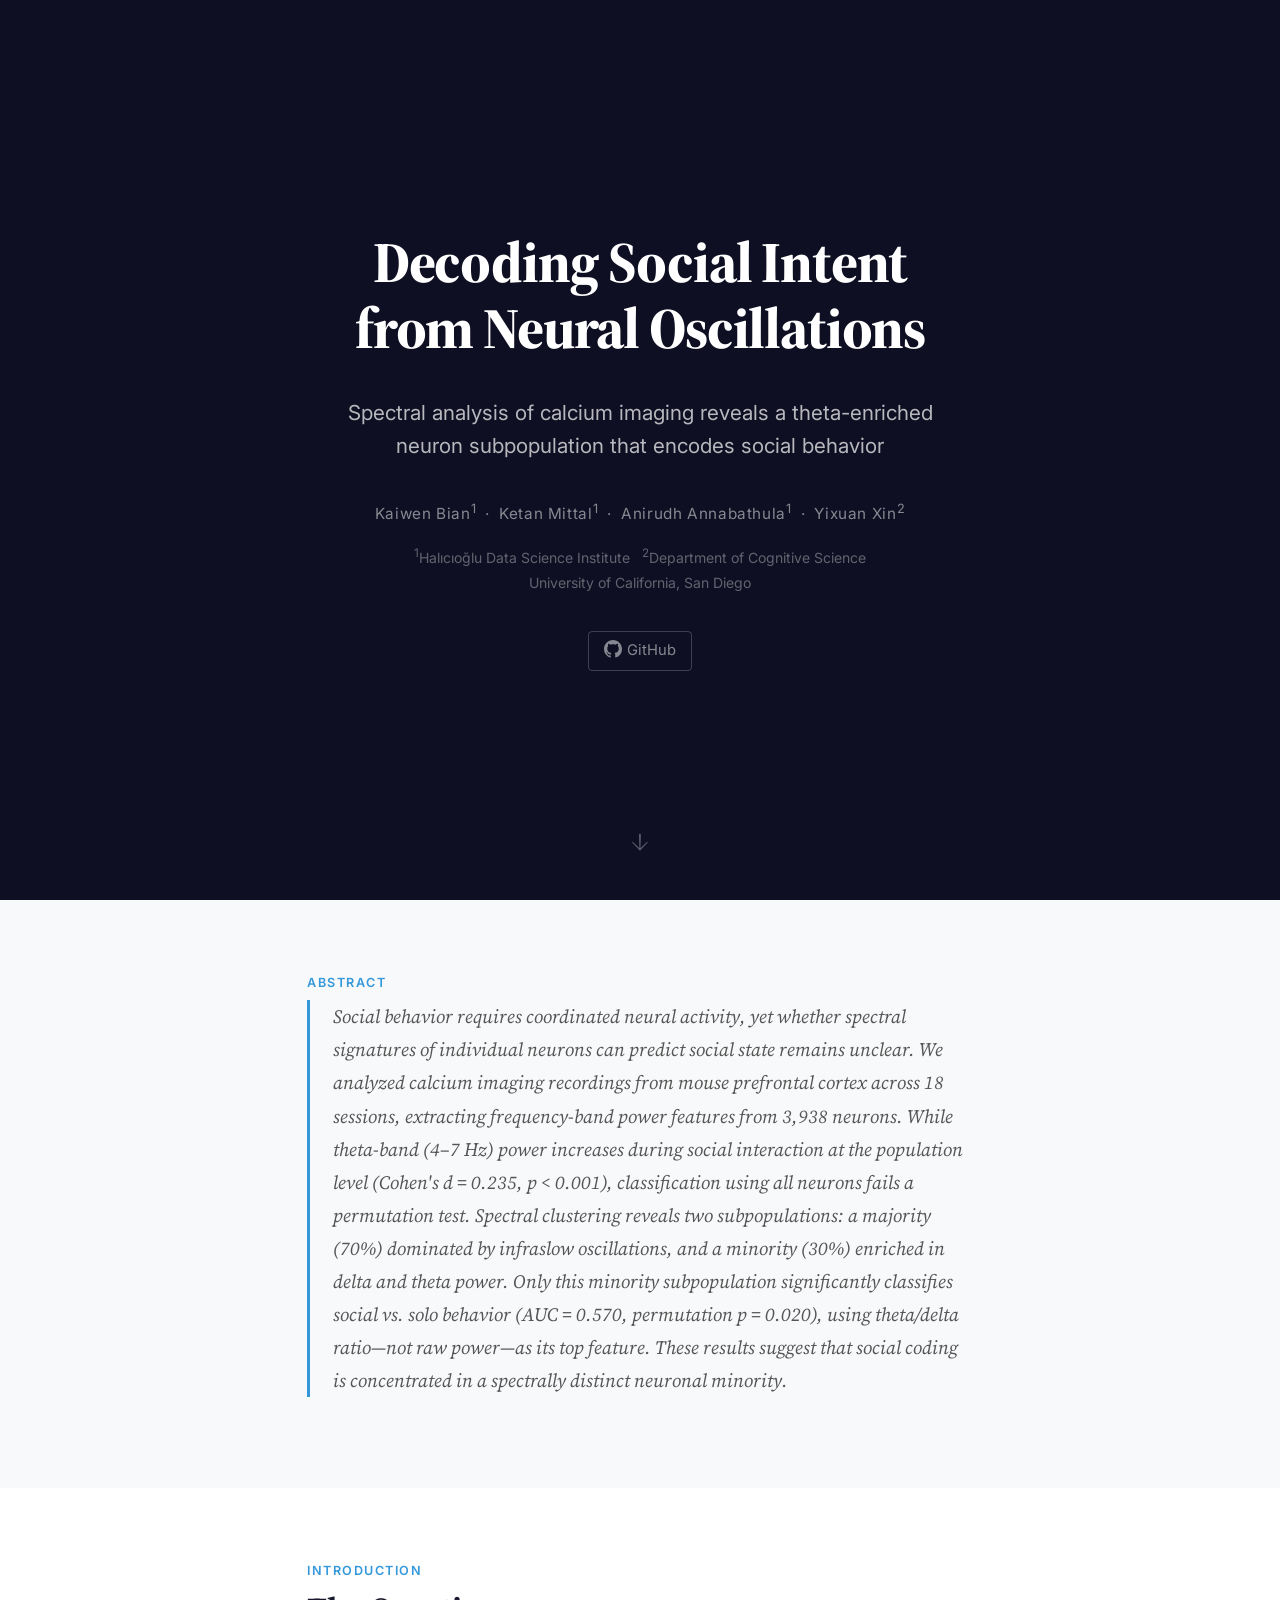
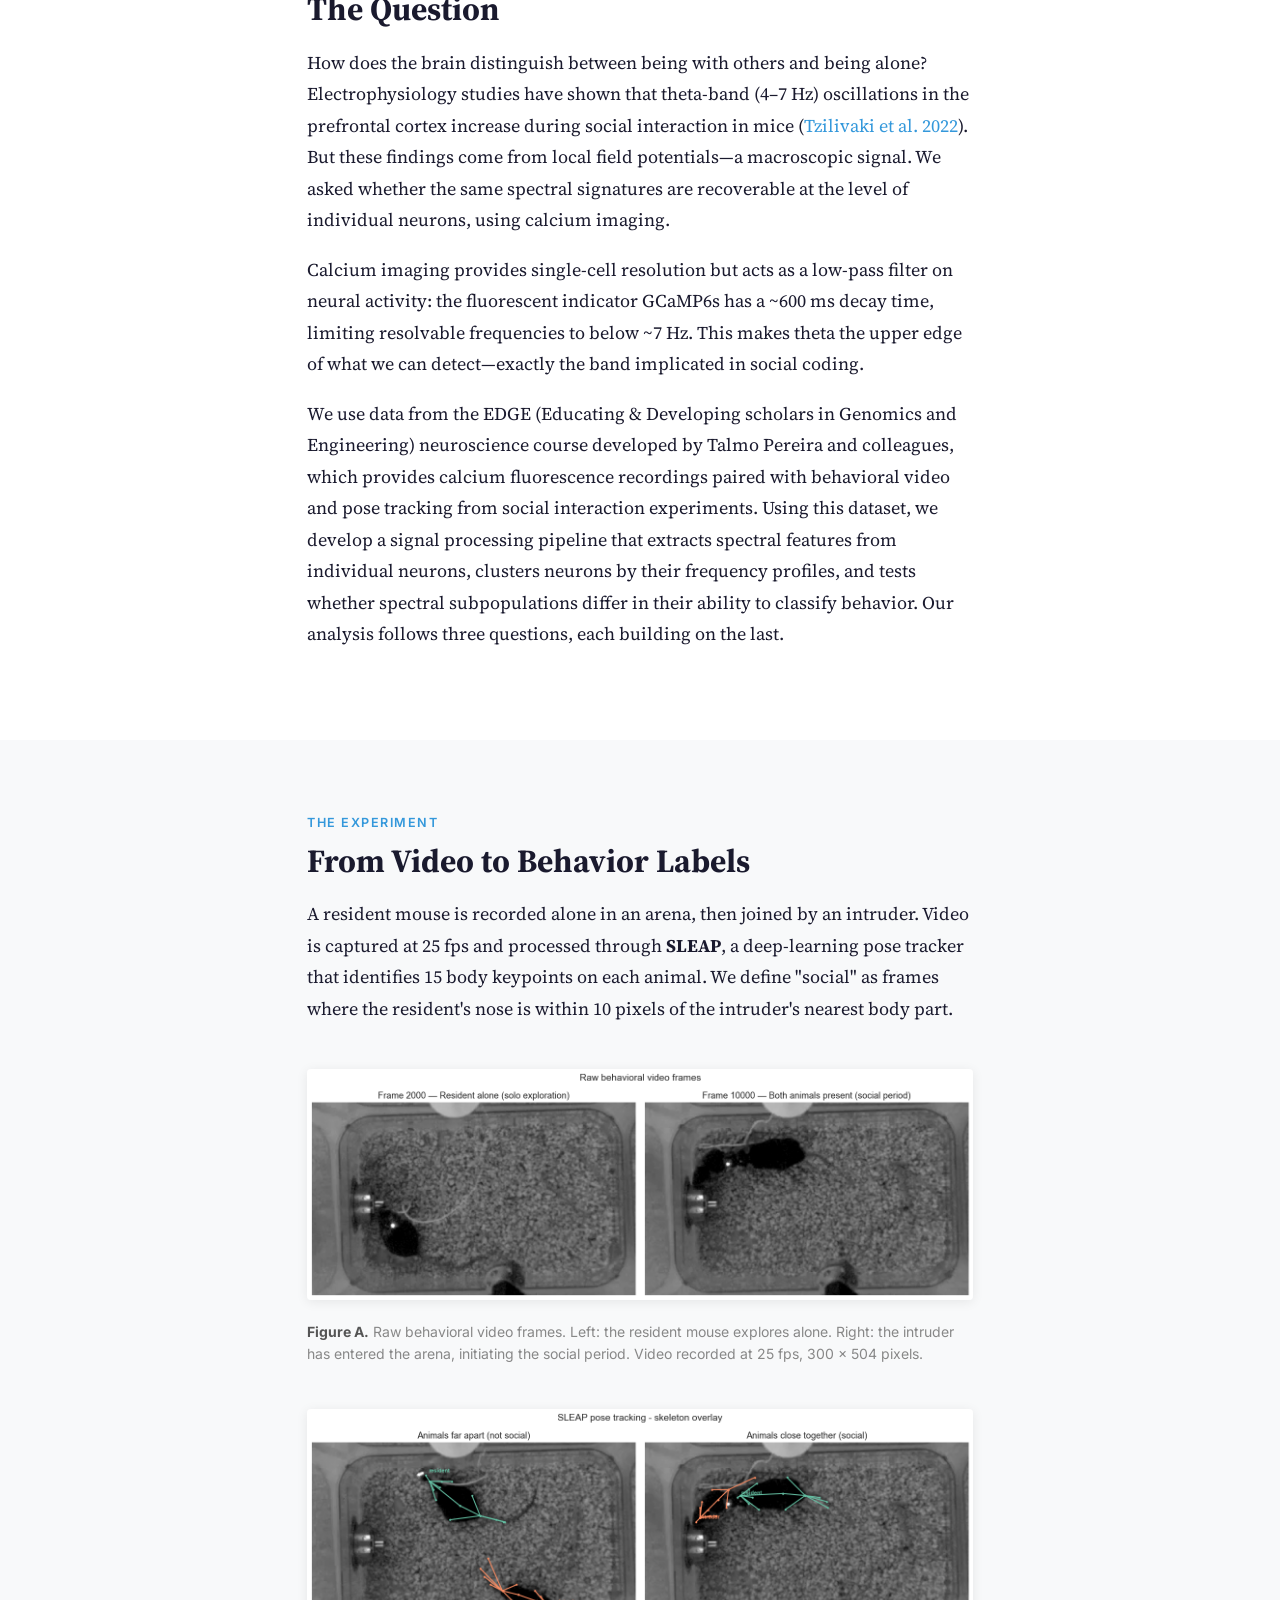
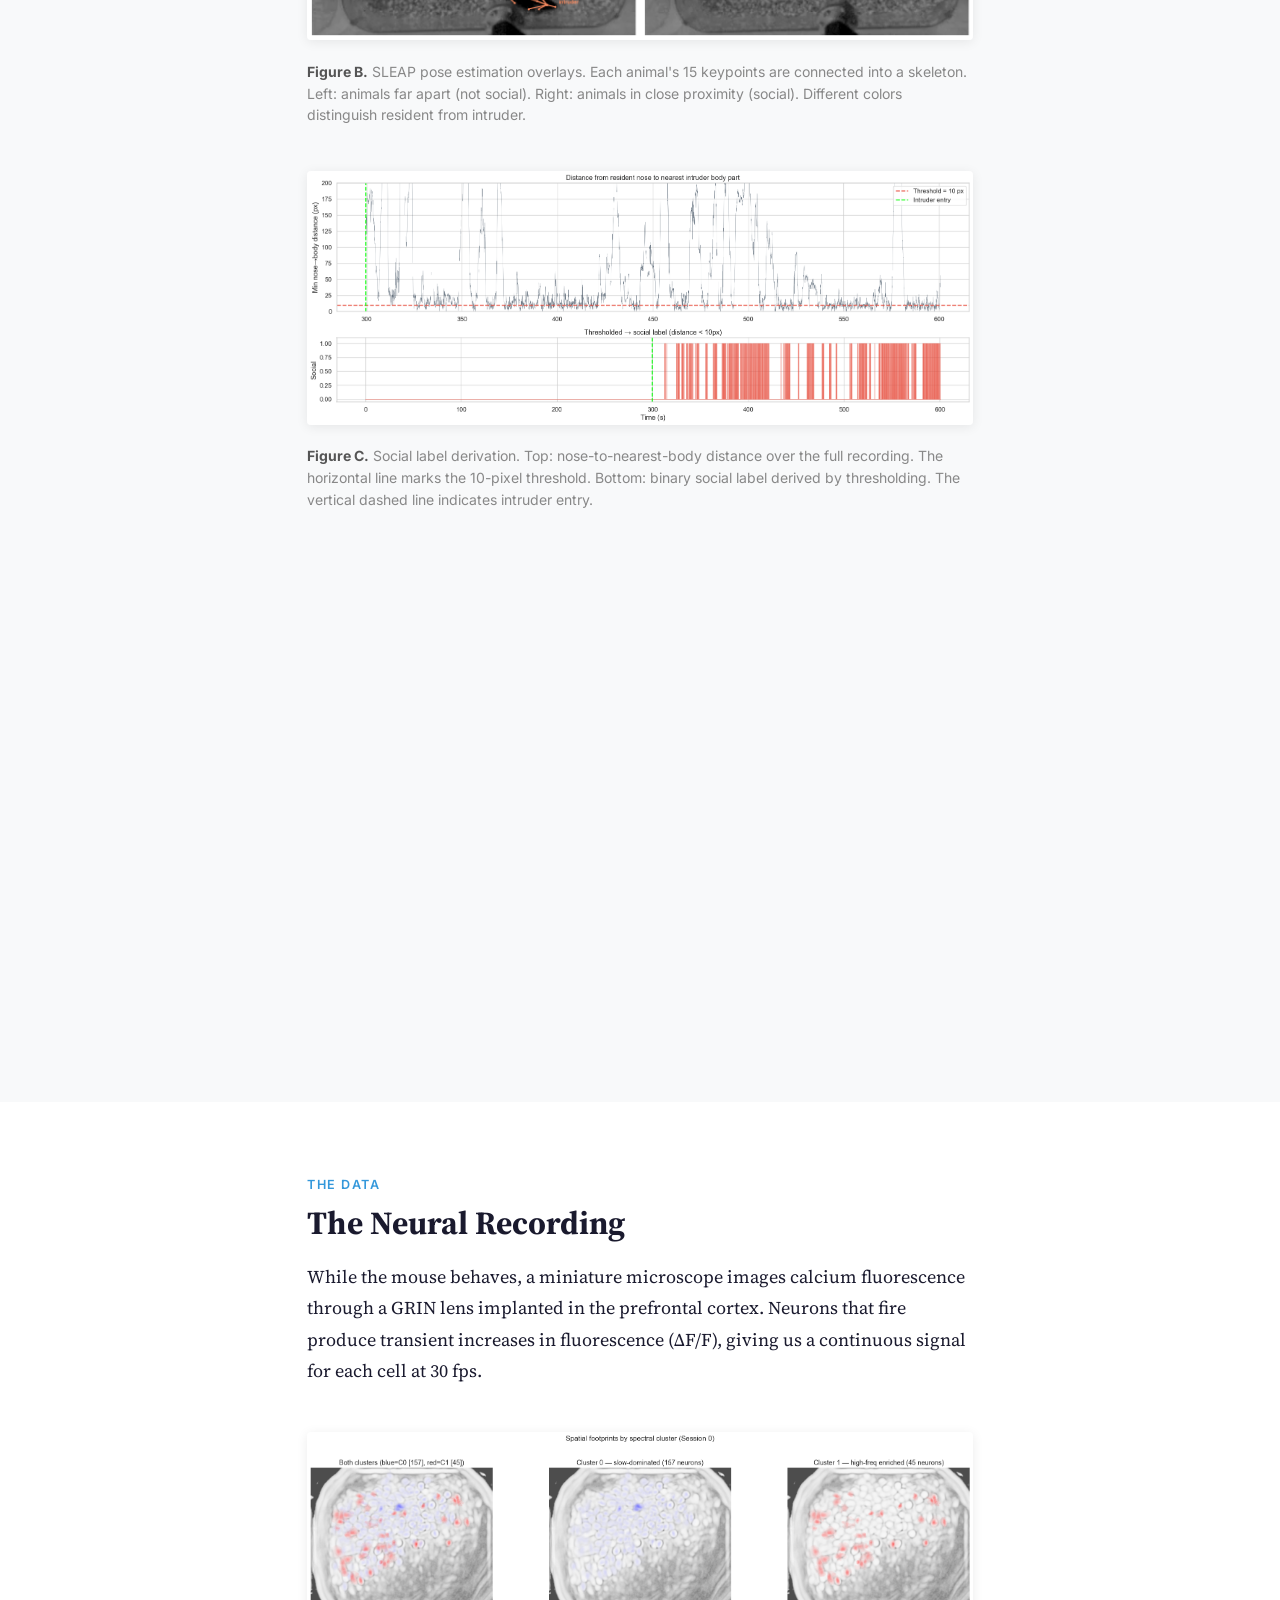
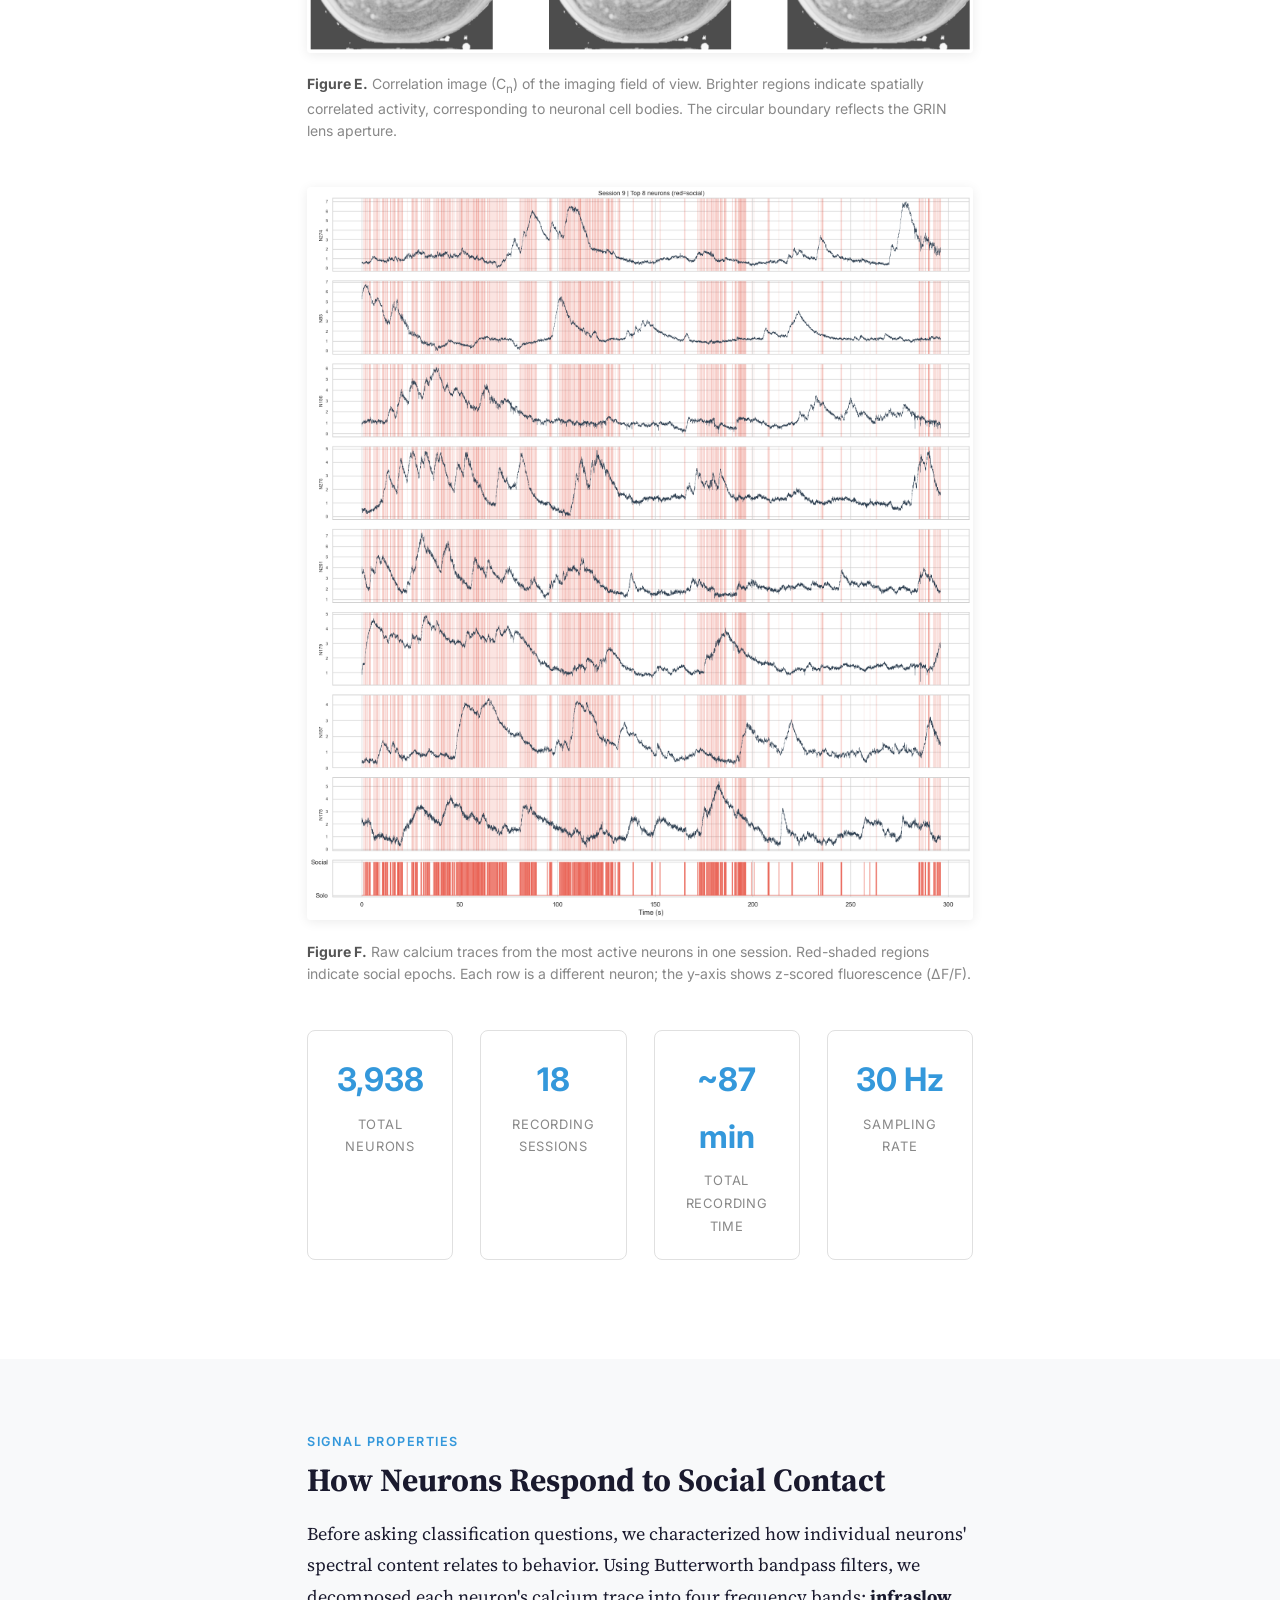
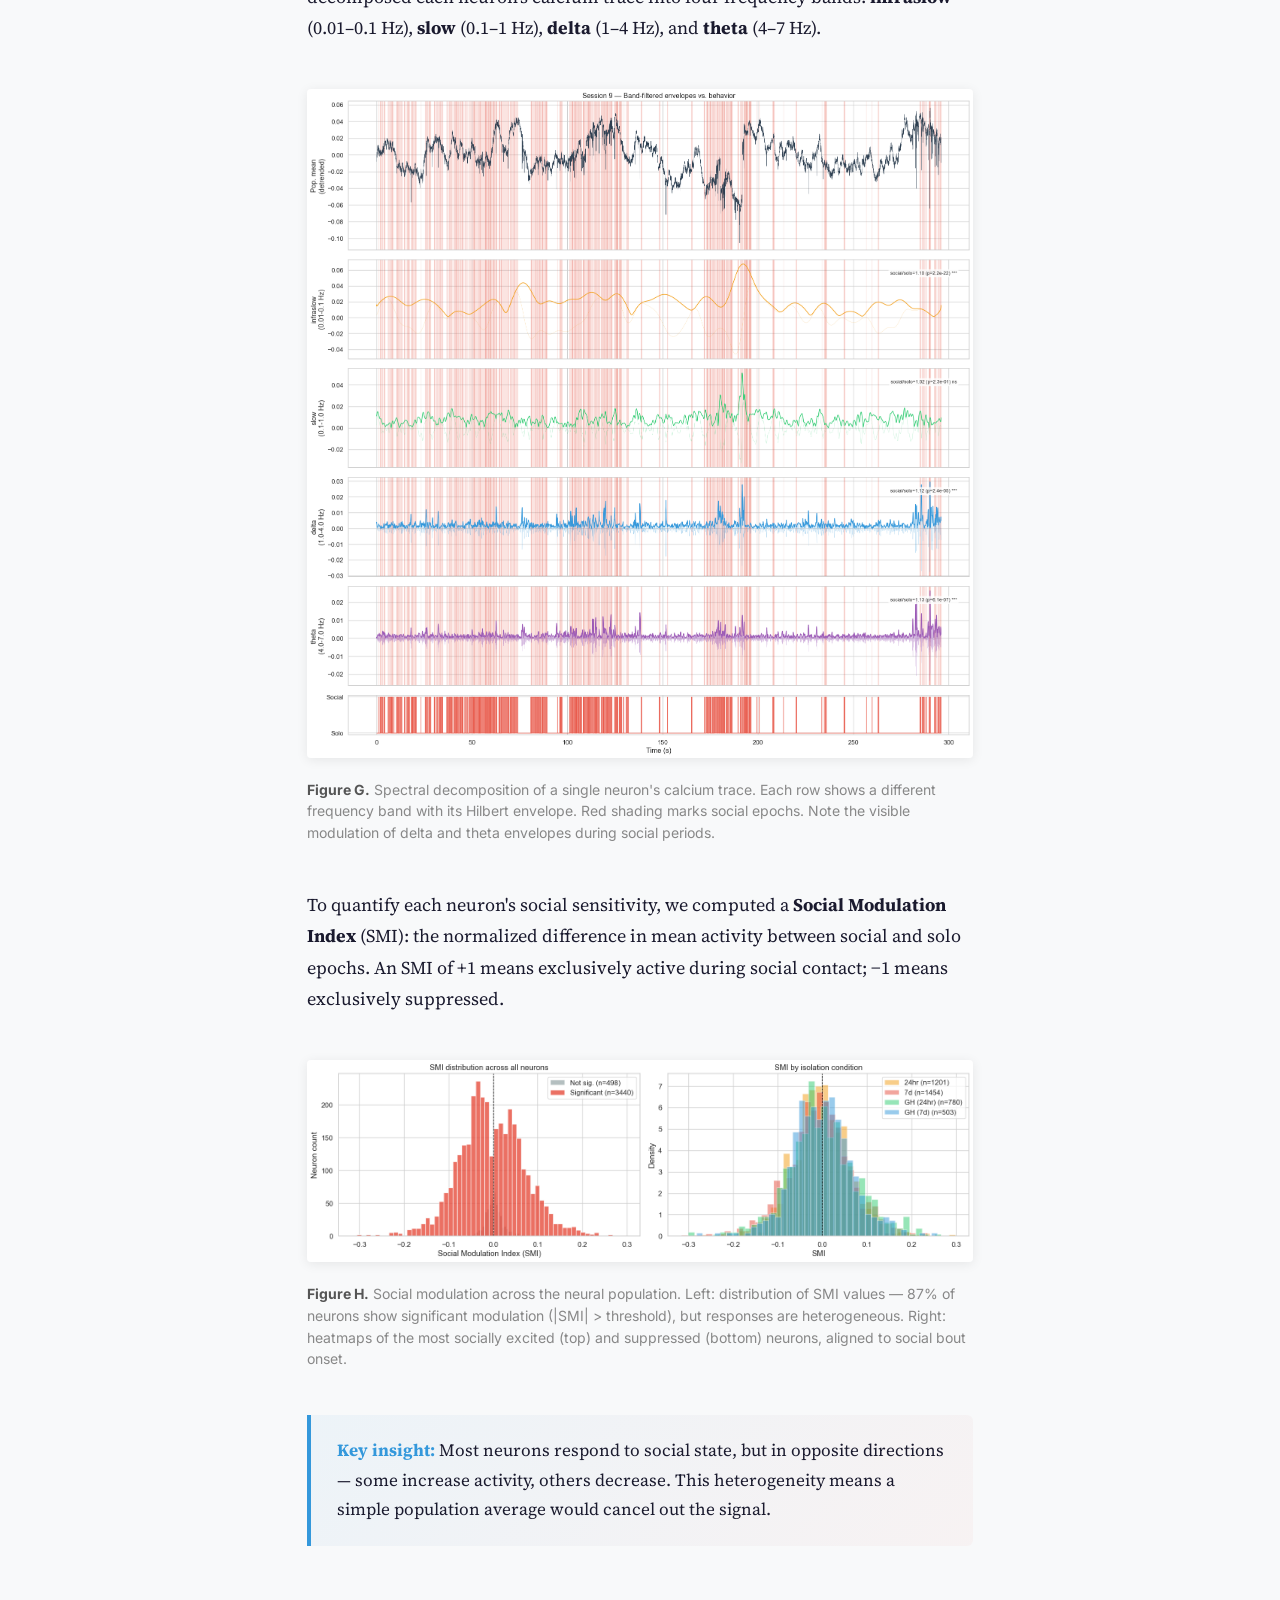
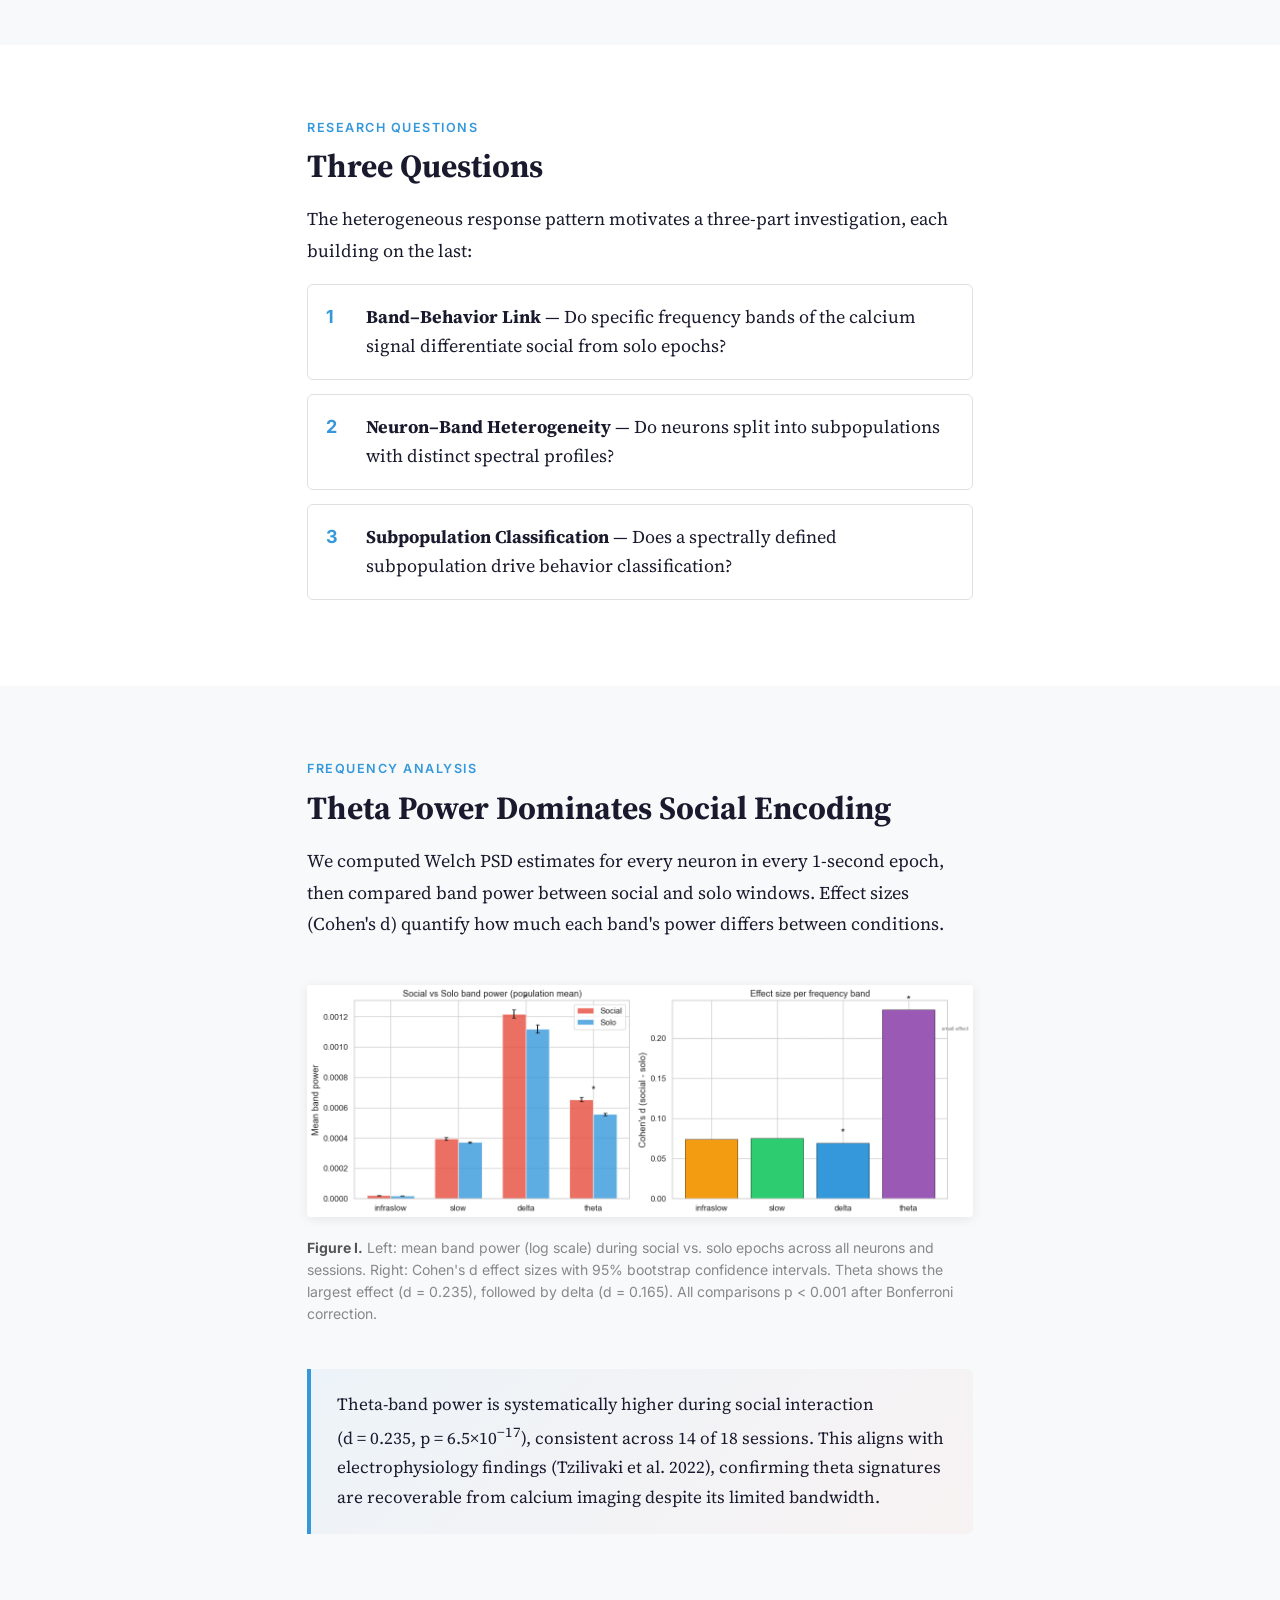
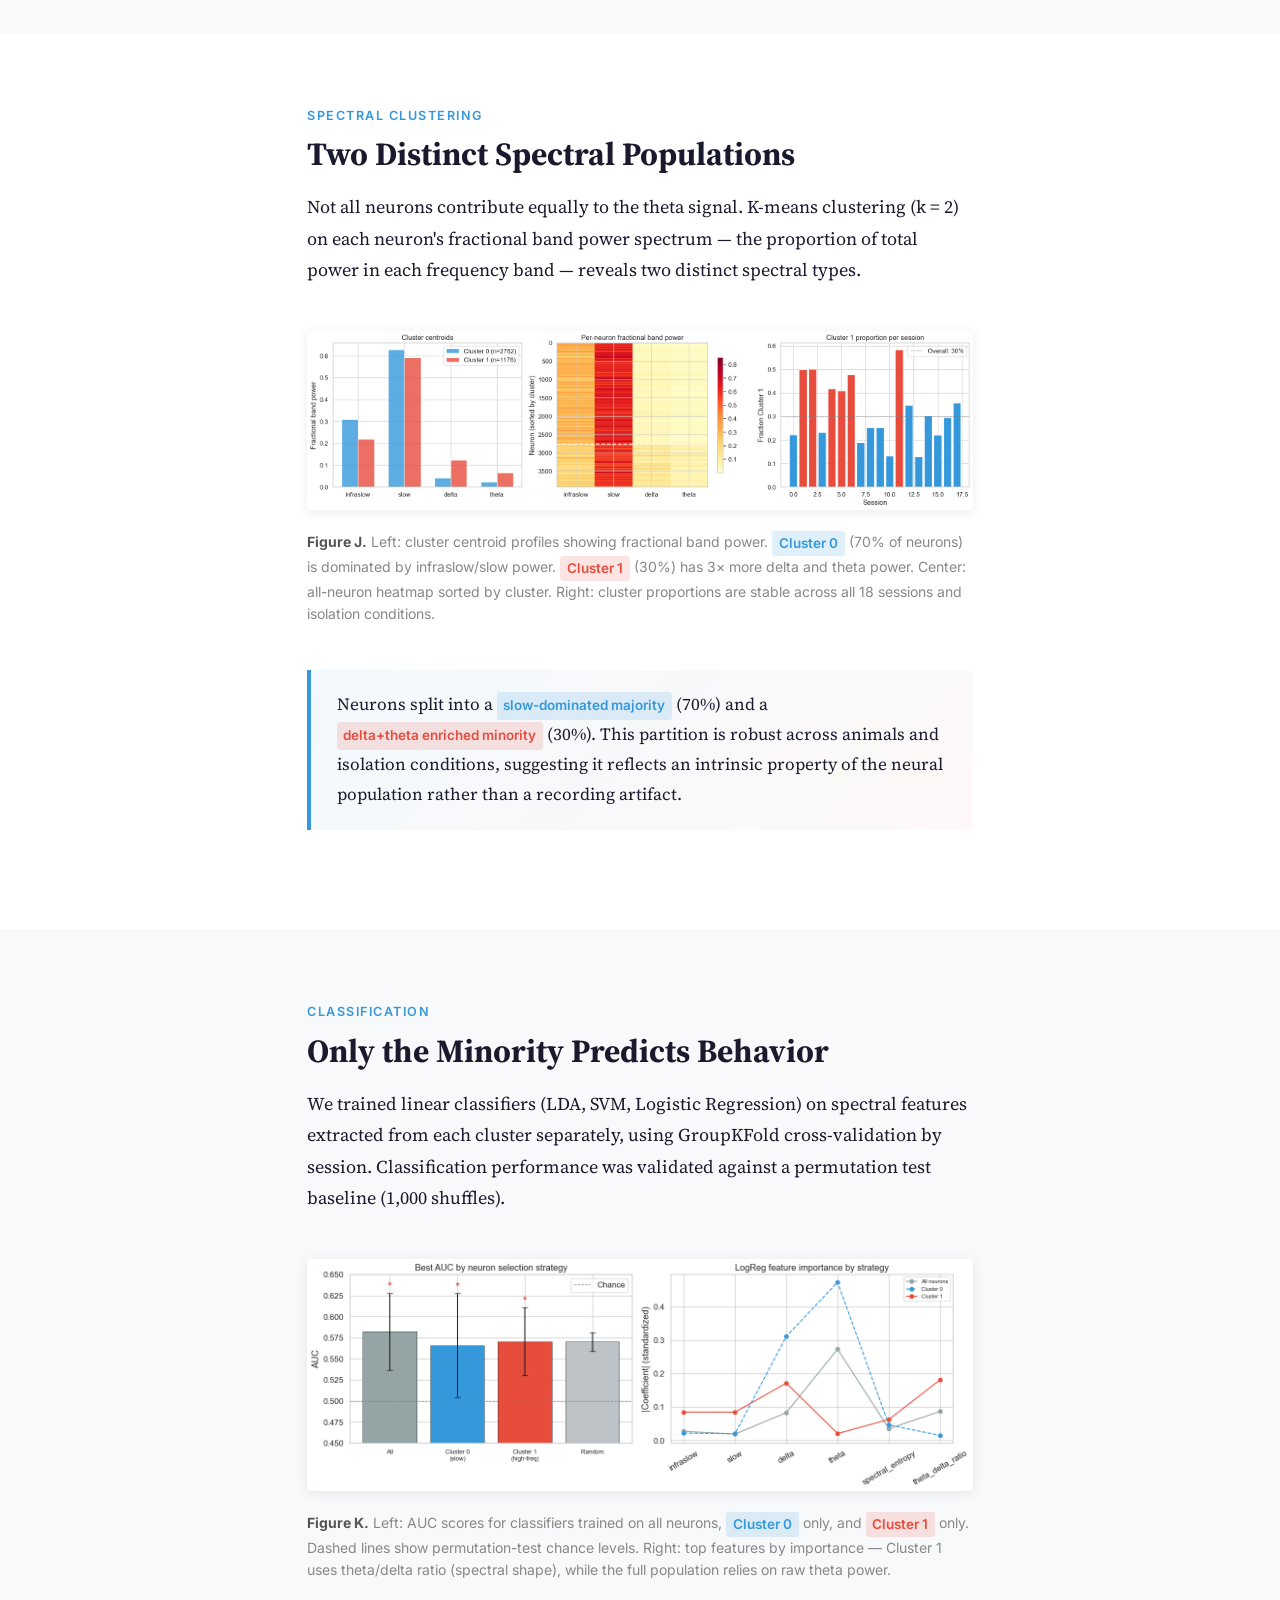
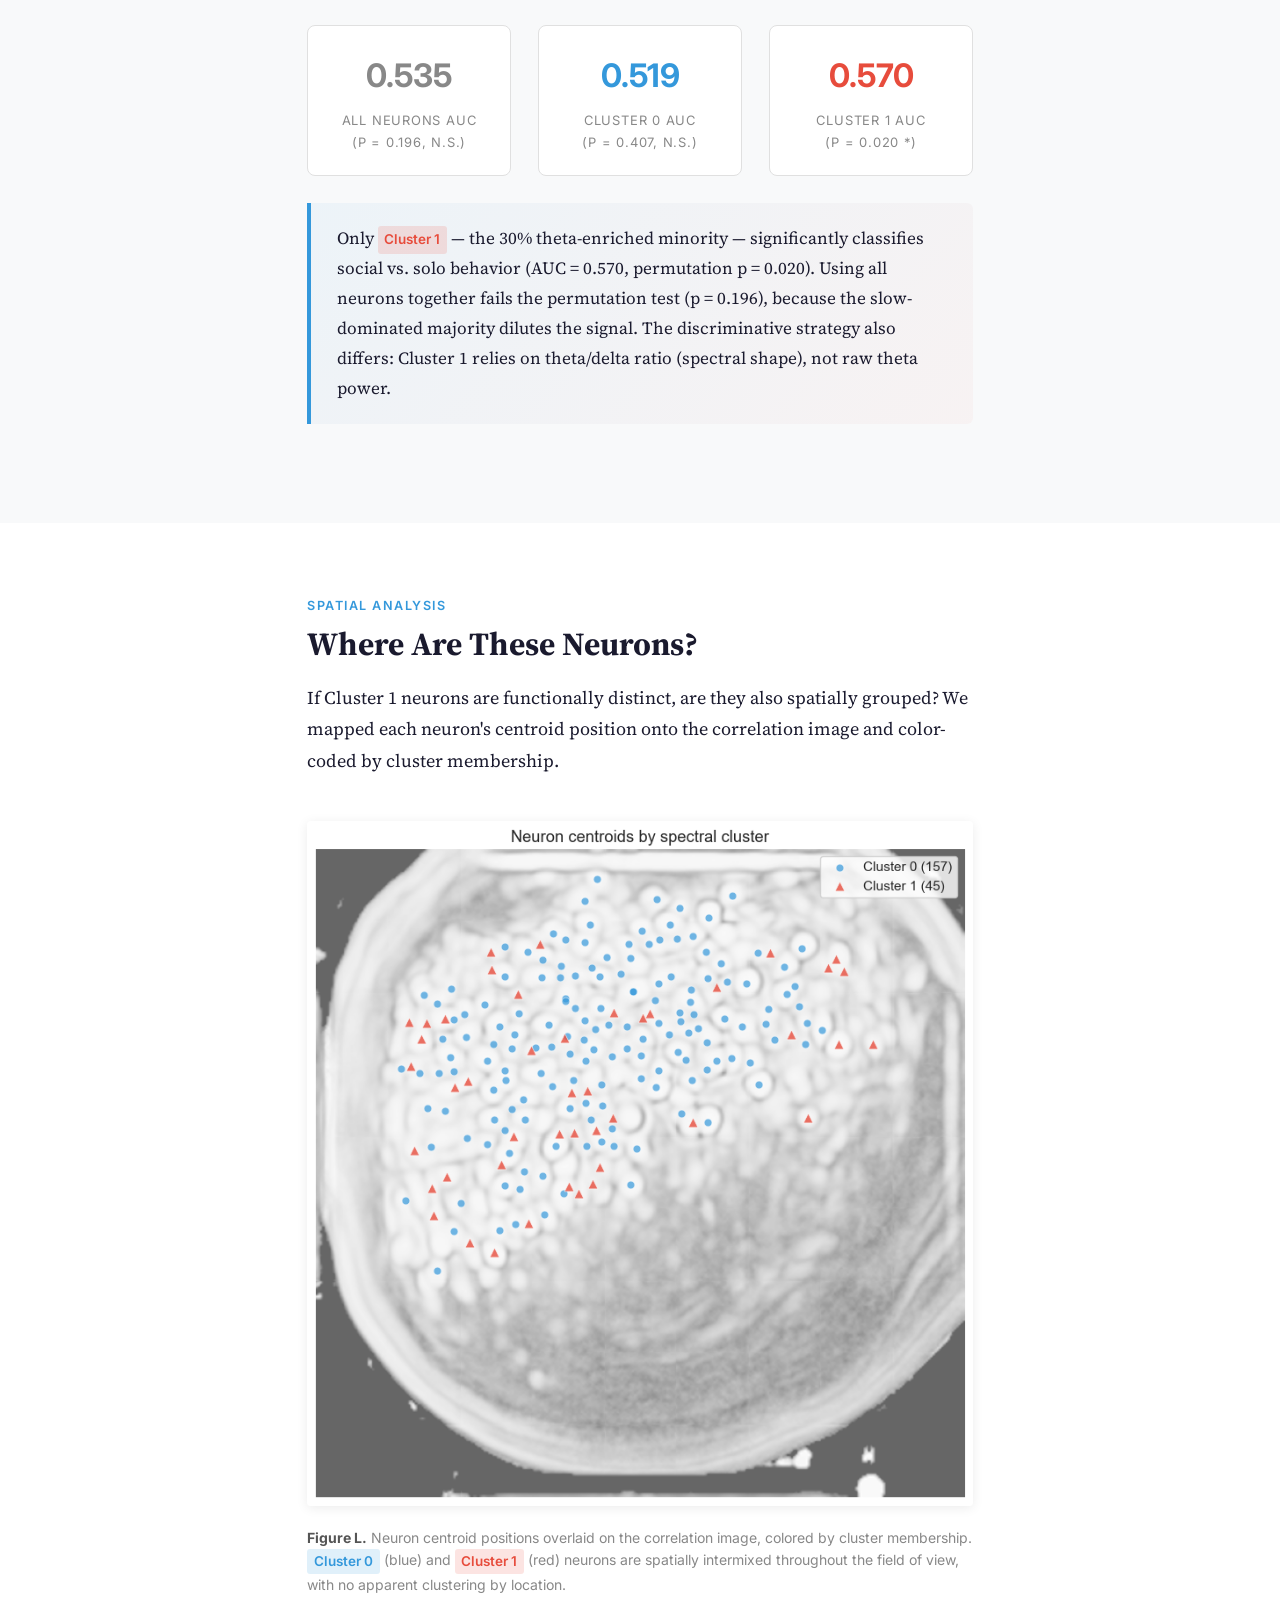
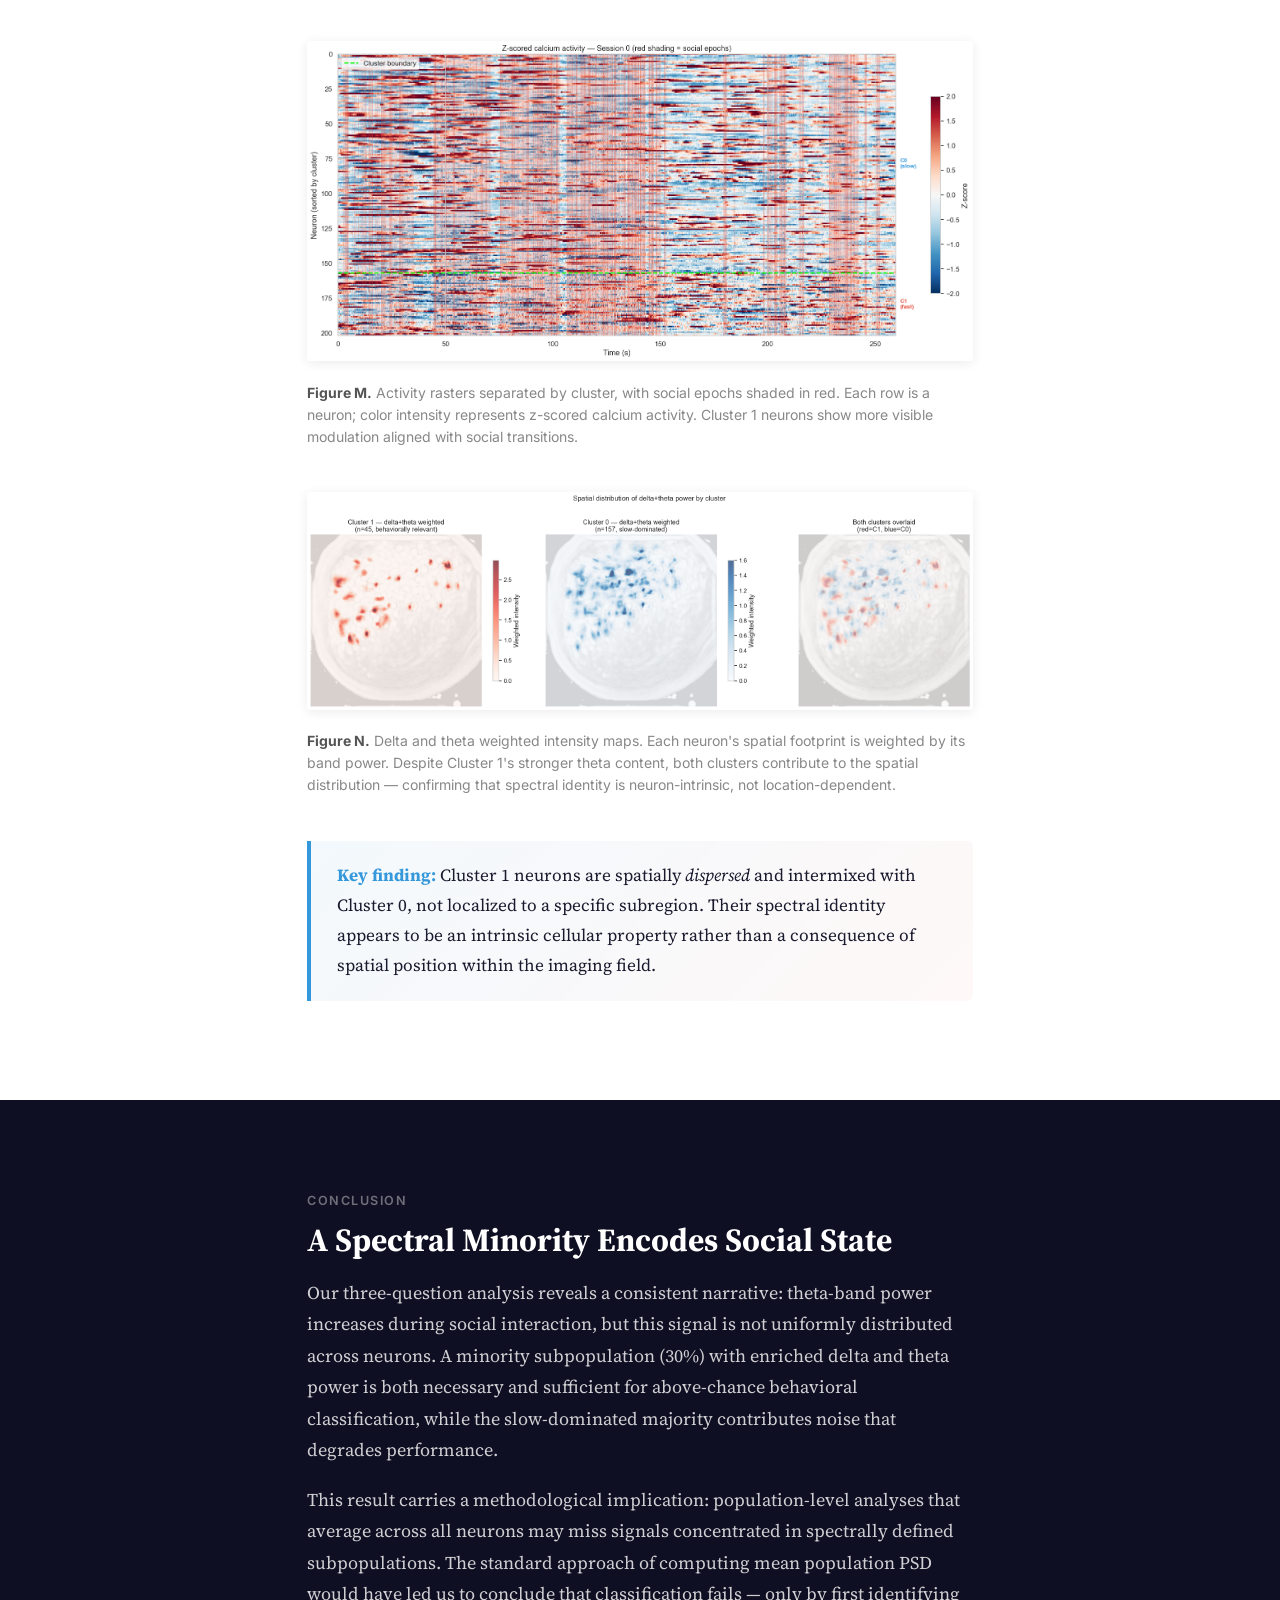
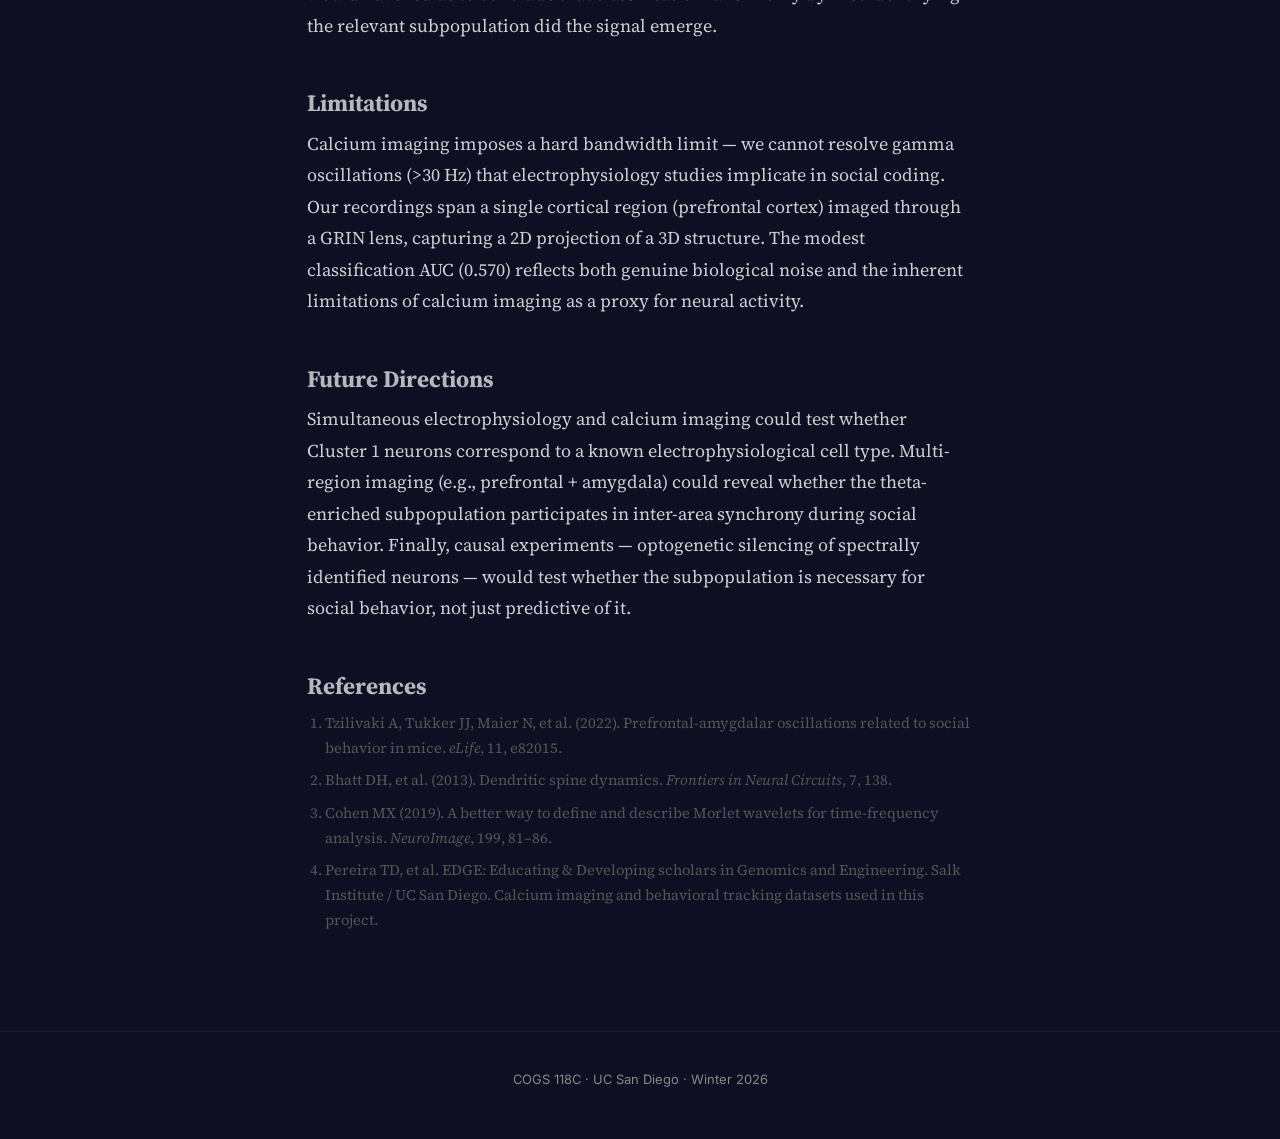
==== commit 9517cab1: "Add EDGE/Talmo Pereira data attribution in intro and references Co-Authored-By: Claude Opus 4.6 <nor" ====
--- a/docs/index.html
+++ b/docs/index.html
@@ -56,7 +56,7 @@
       Calcium imaging provides single-cell resolution but acts as a low-pass filter on neural activity: the fluorescent indicator GCaMP6s has a ~600&nbsp;ms decay time, limiting resolvable frequencies to below ~7&nbsp;Hz. This makes theta the upper edge of what we can detect&mdash;exactly the band implicated in social coding.
     </p>
     <p>
-      We develop a signal processing pipeline that extracts spectral features from individual neurons, clusters neurons by their frequency profiles, and tests whether spectral subpopulations differ in their ability to classify behavior. Our analysis follows three questions, each building on the last.
+      We use data from the EDGE (Educating &amp; Developing scholars in Genomics and Engineering) neuroscience course developed by Talmo Pereira and colleagues, which provides calcium fluorescence recordings paired with behavioral video and pose tracking from social interaction experiments. Using this dataset, we develop a signal processing pipeline that extracts spectral features from individual neurons, clusters neurons by their frequency profiles, and tests whether spectral subpopulations differ in their ability to classify behavior. Our analysis follows three questions, each building on the last.
     </p>
   </div>
 </section>
@@ -373,6 +373,7 @@
       <li>Tzilivaki A, Tukker JJ, Maier N, et al. (2022). Prefrontal-amygdalar oscillations related to social behavior in mice. <em>eLife</em>, 11, e82015.</li>
       <li>Bhatt DH, et al. (2013). Dendritic spine dynamics. <em>Frontiers in Neural Circuits</em>, 7, 138.</li>
       <li>Cohen MX (2019). A better way to define and describe Morlet wavelets for time-frequency analysis. <em>NeuroImage</em>, 199, 81&ndash;86.</li>
+      <li>Pereira TD, et al. EDGE: Educating &amp; Developing scholars in Genomics and Engineering. Salk Institute / UC San Diego. Calcium imaging and behavioral tracking datasets used in this project.</li>
     </ol>
   </div>
 </section>
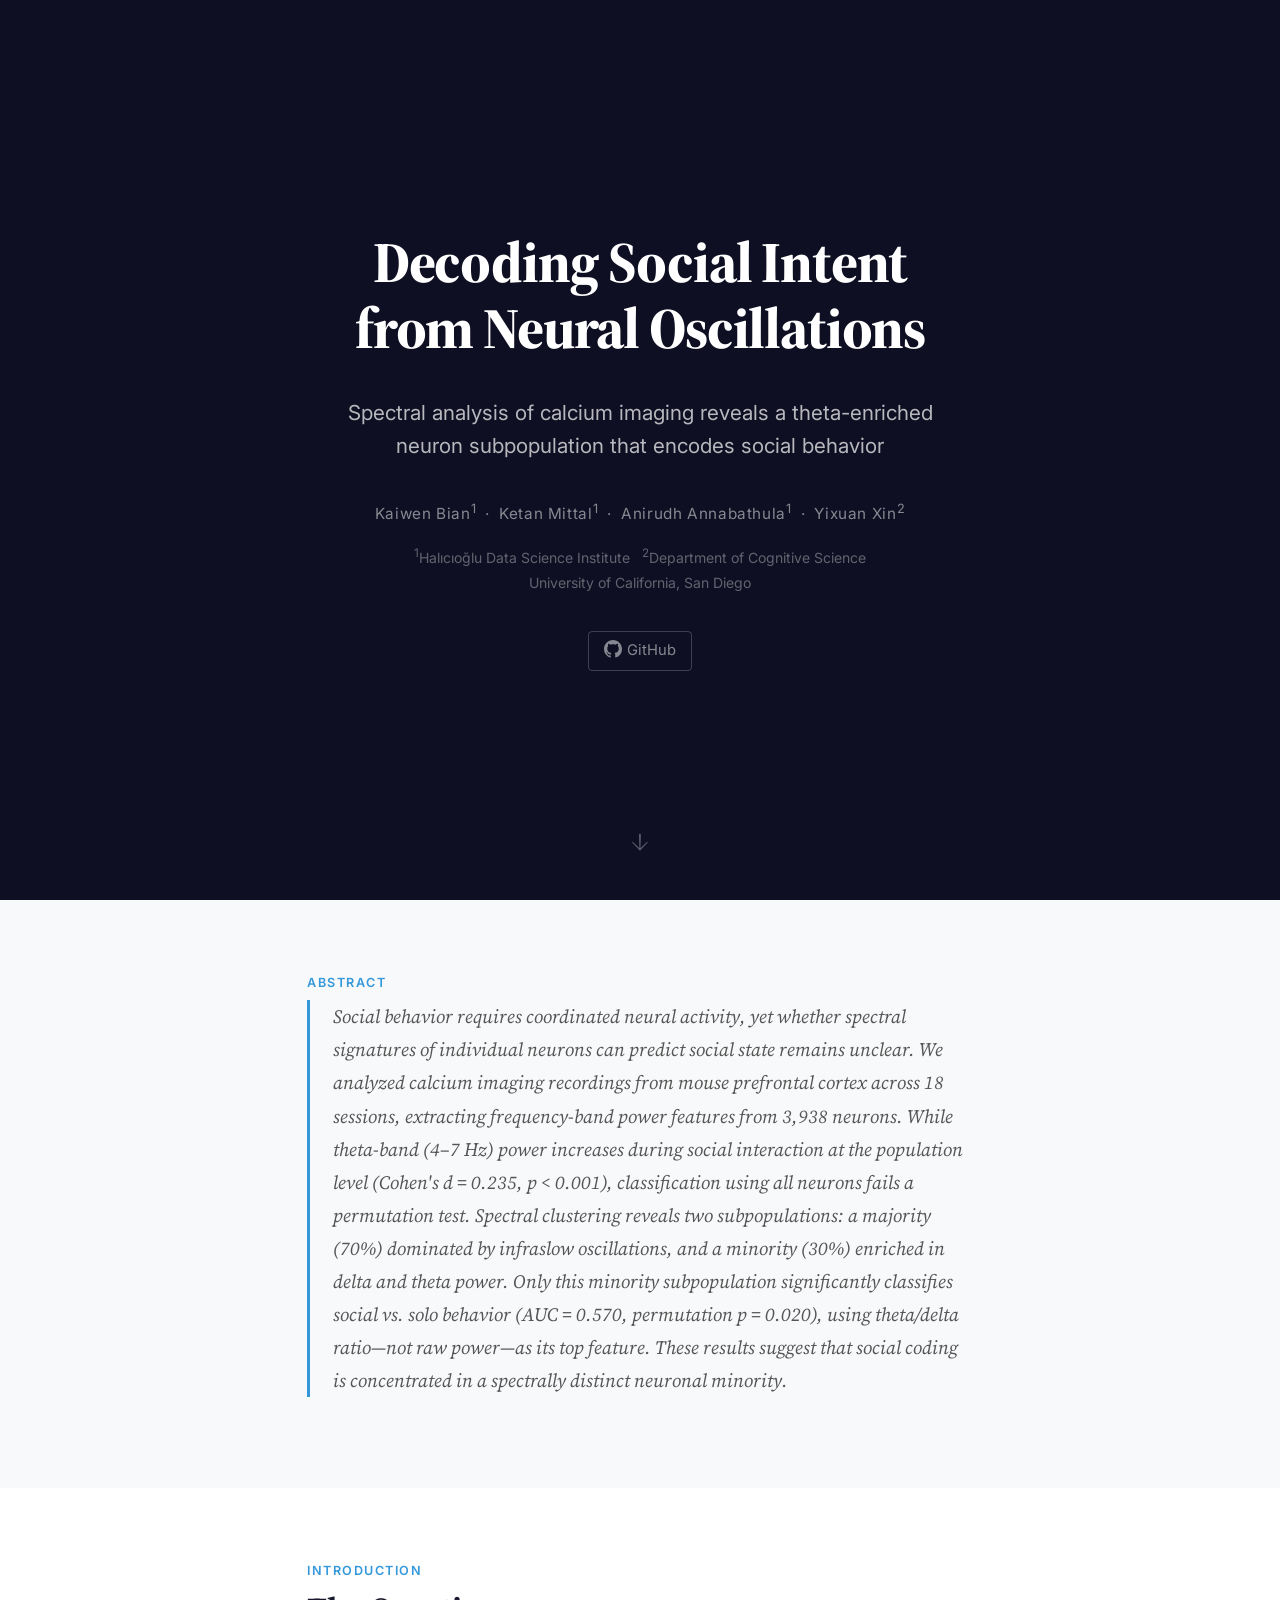
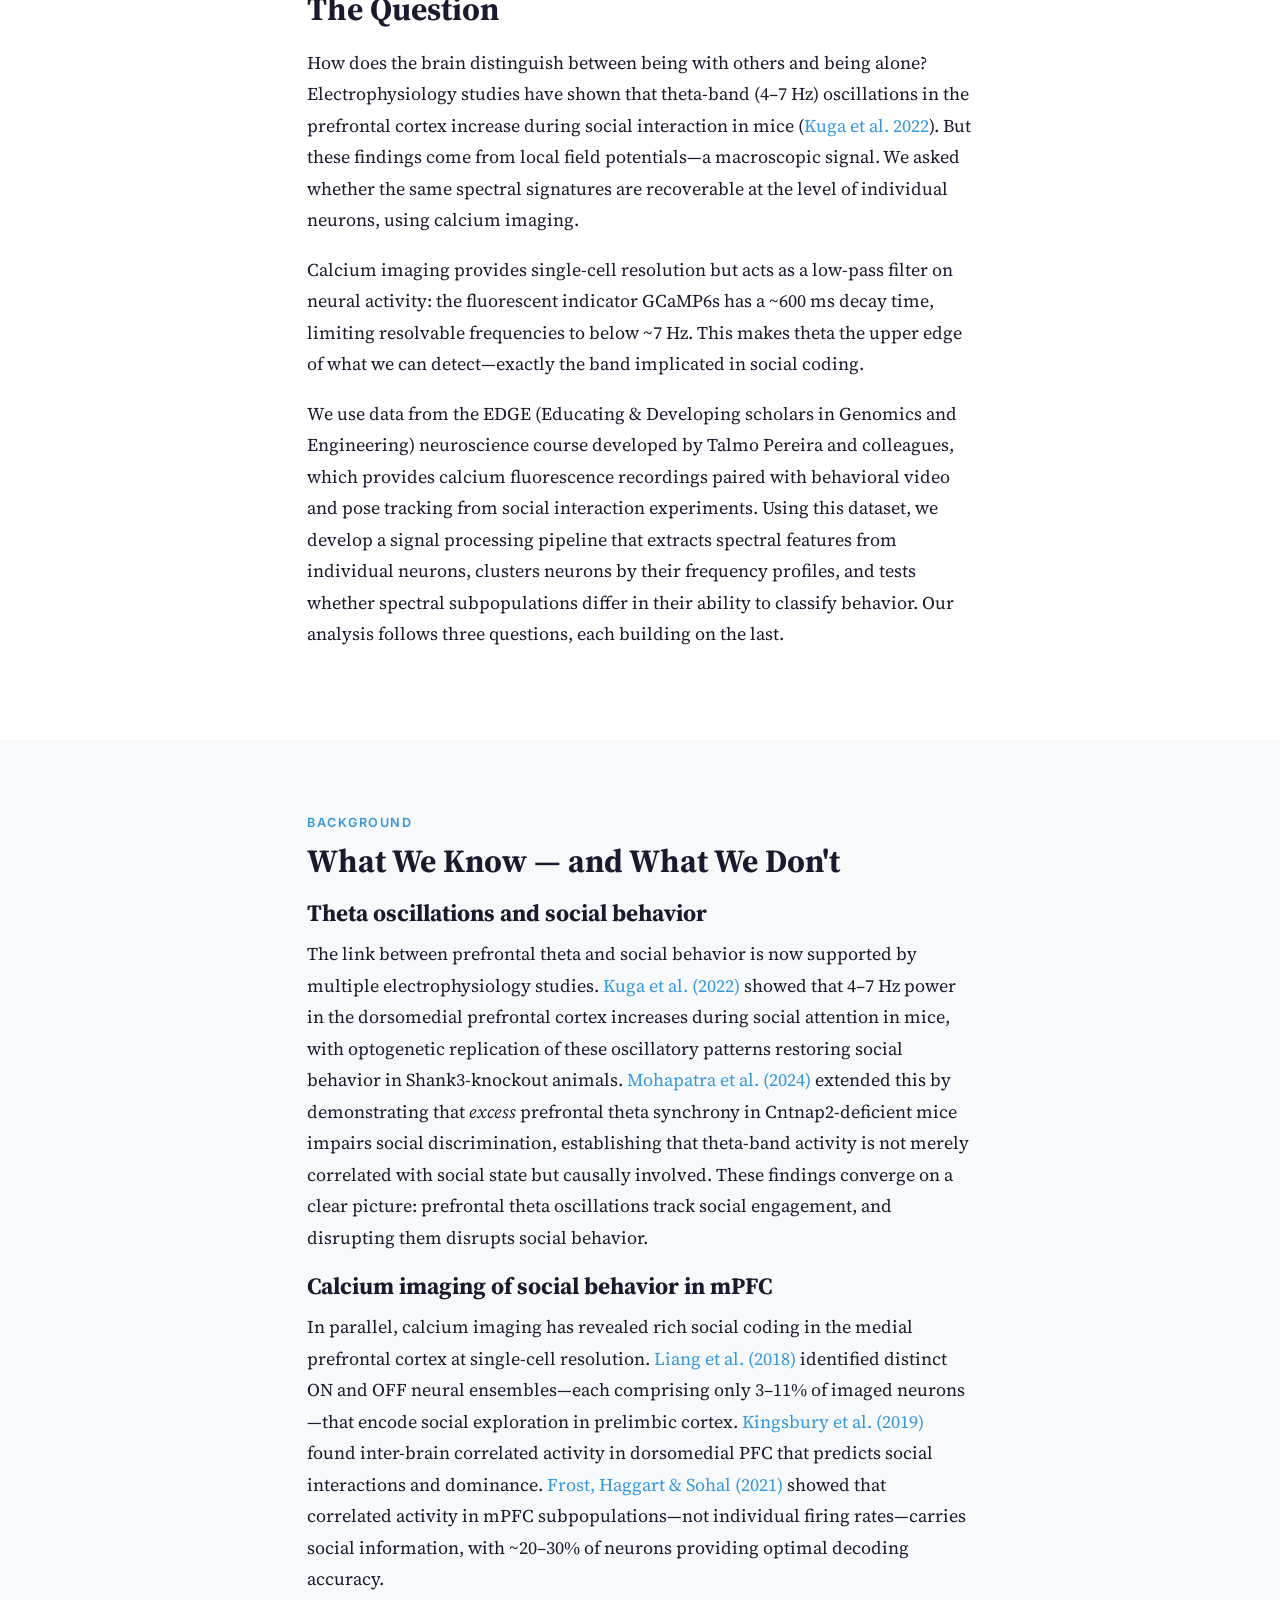
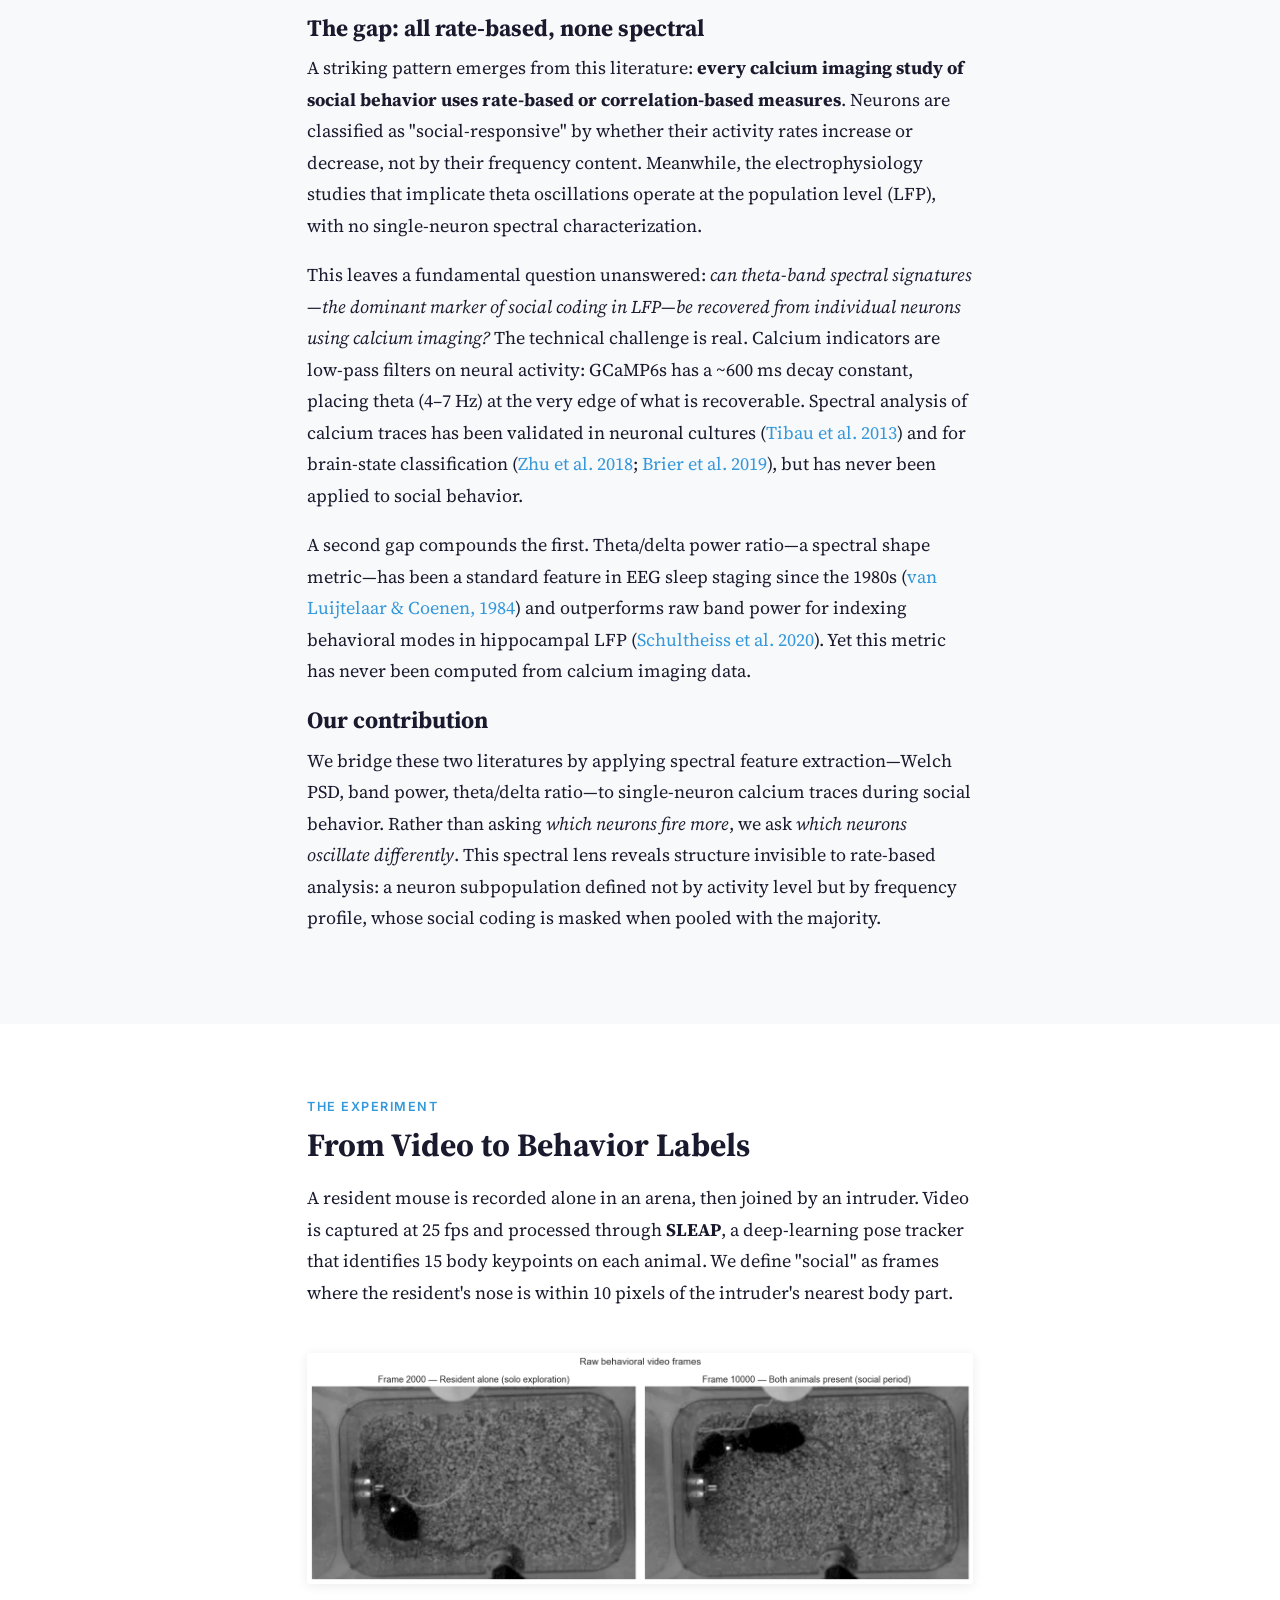
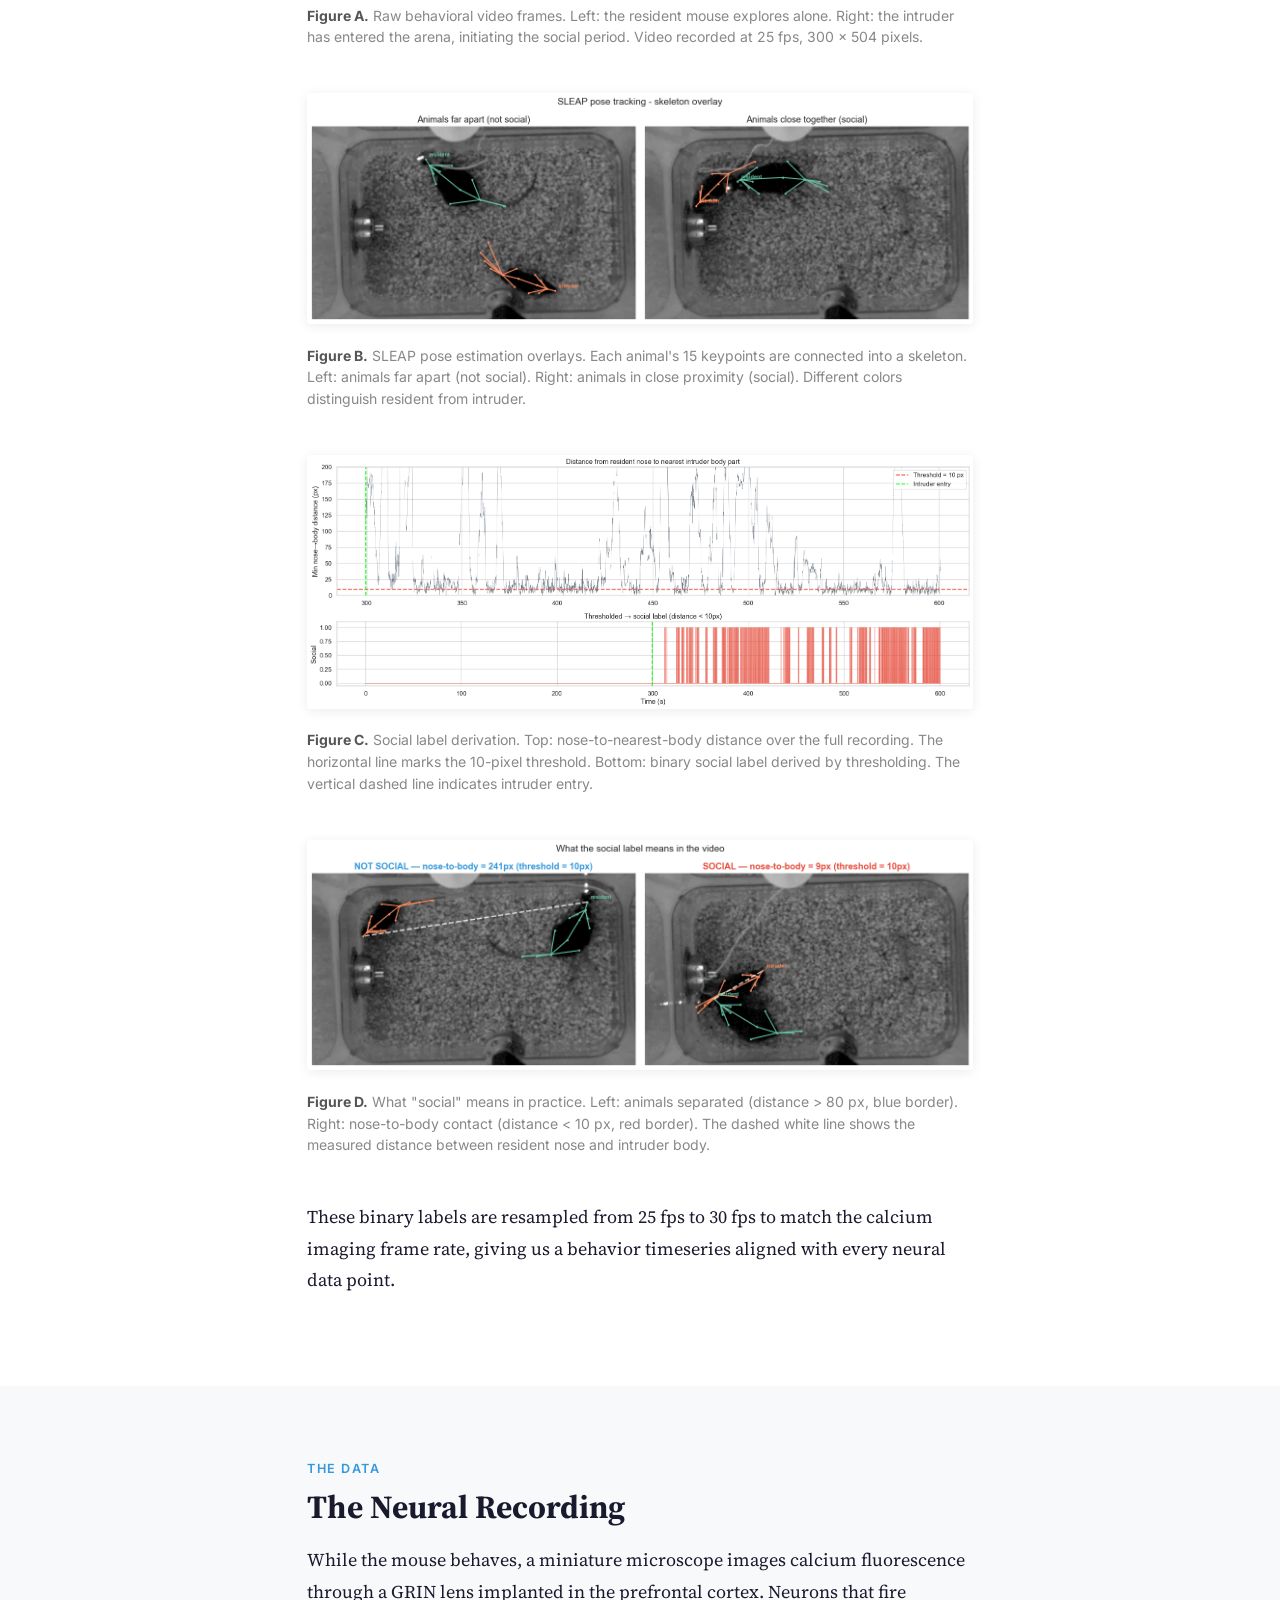
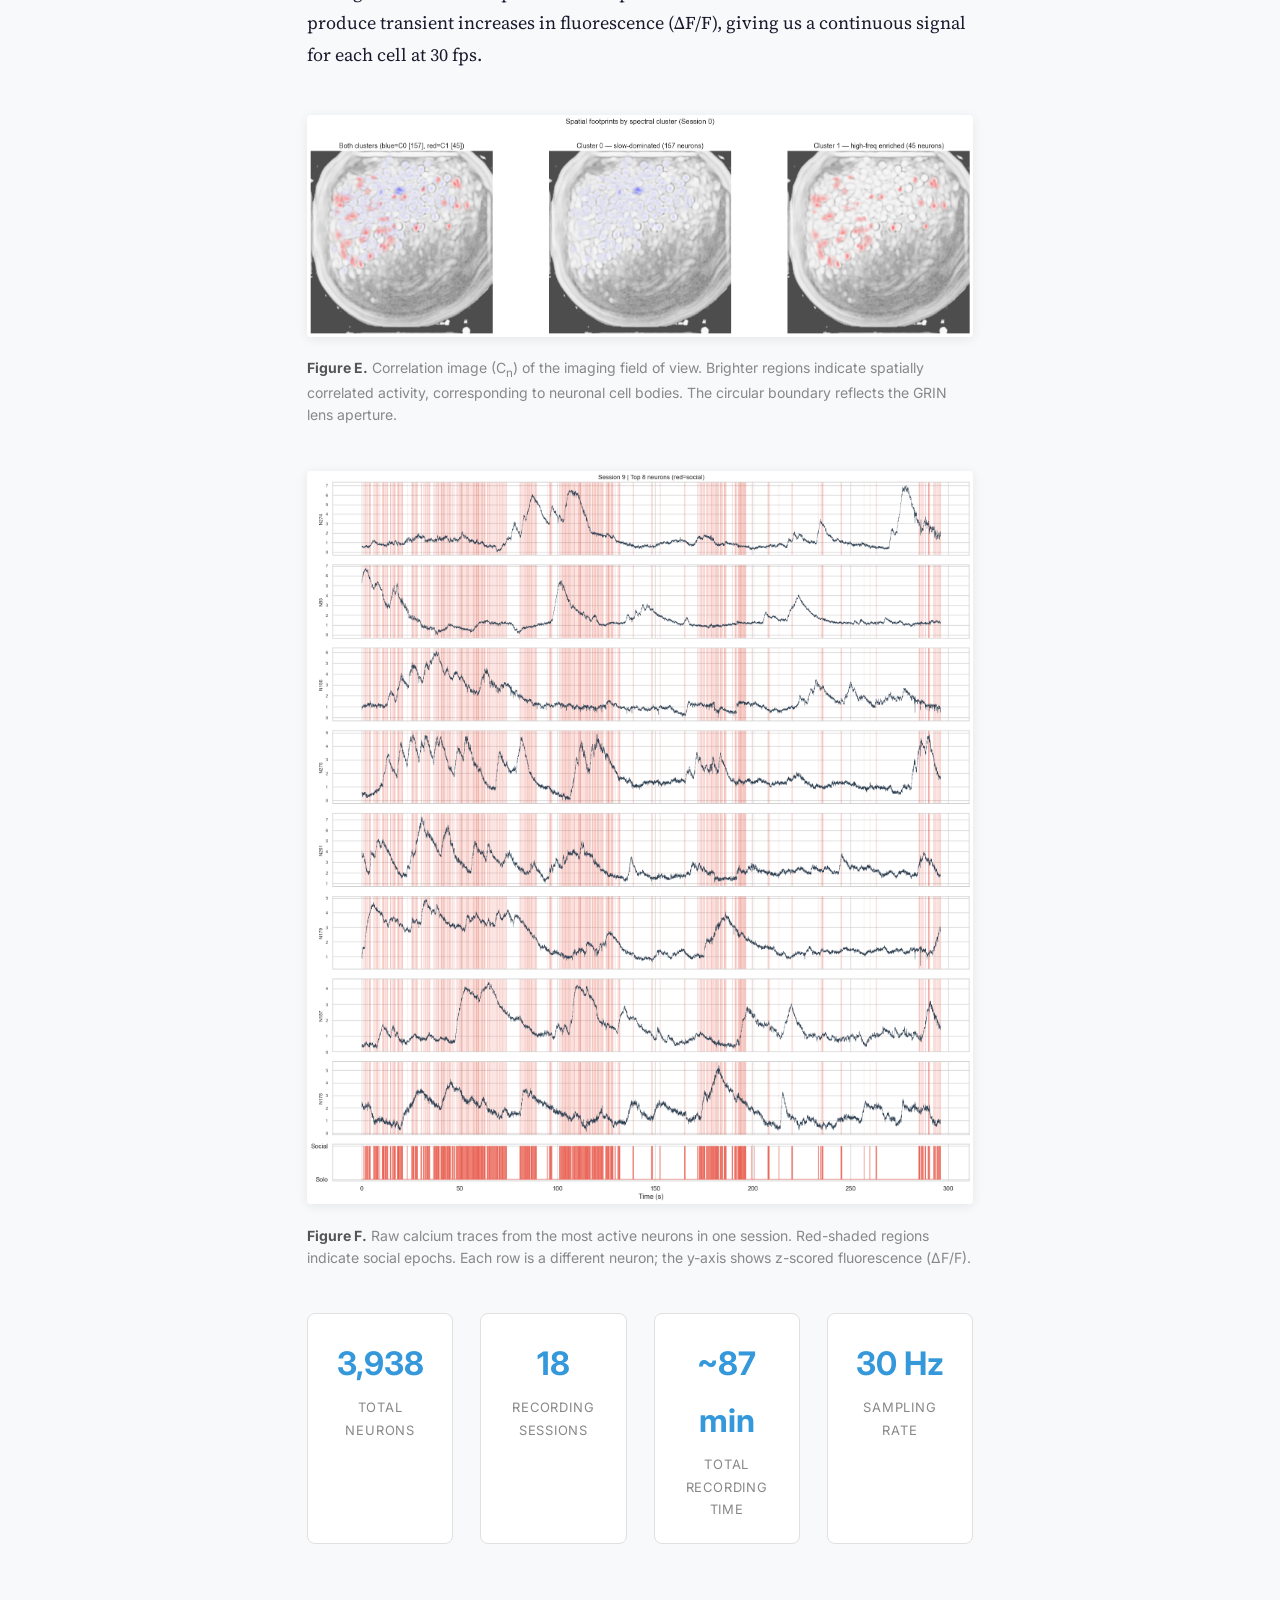
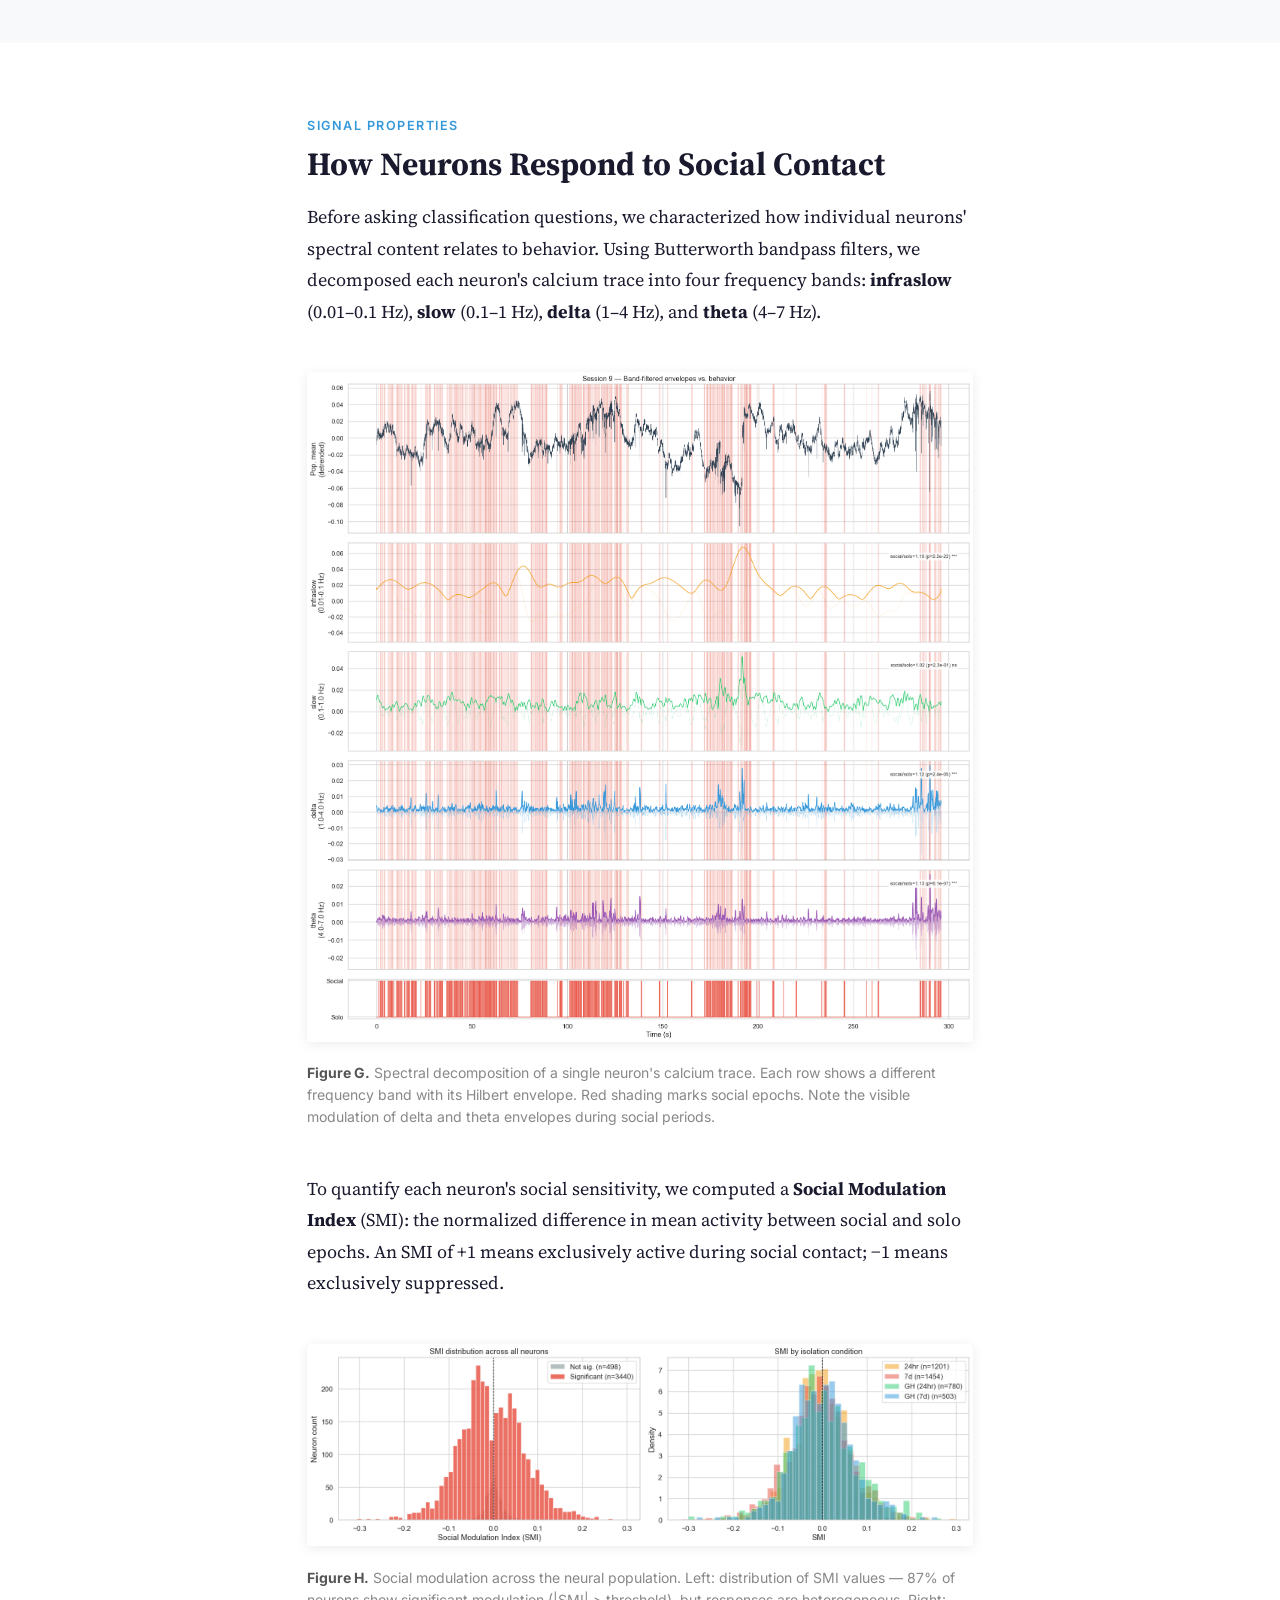
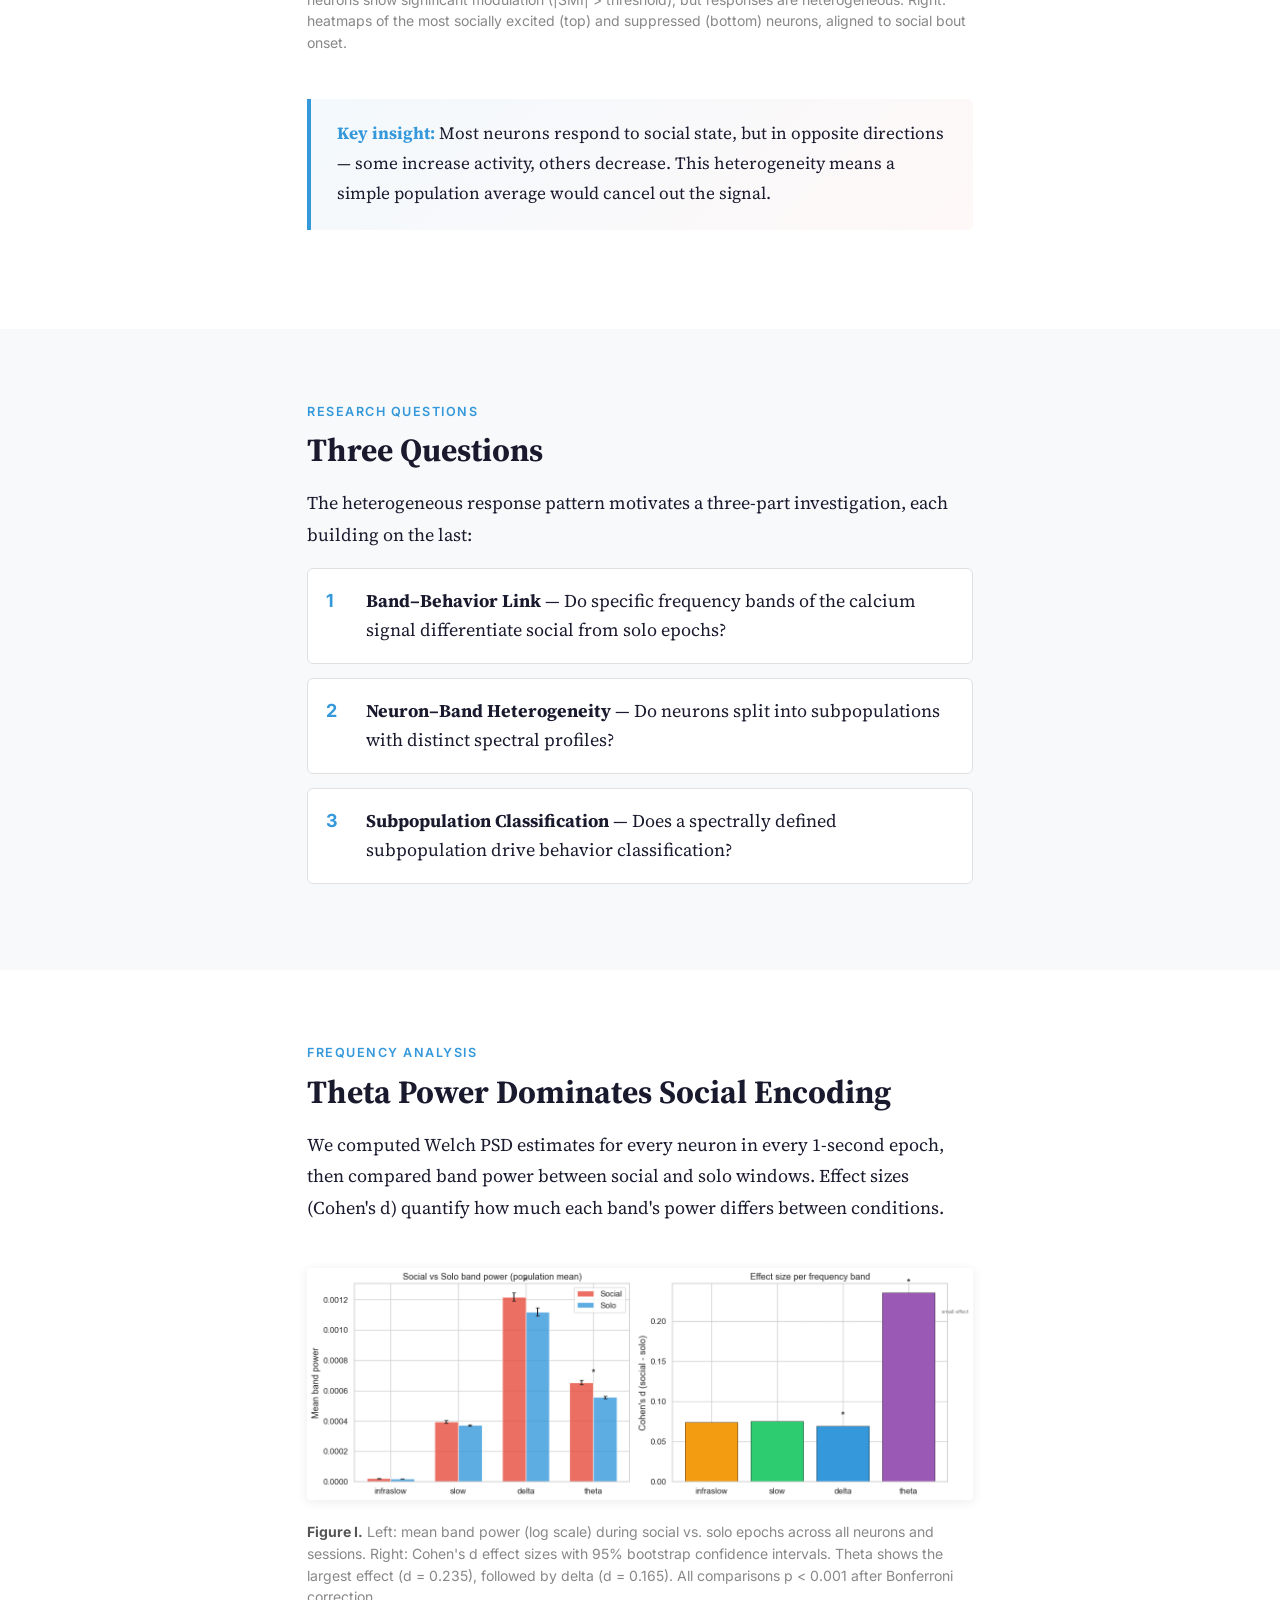
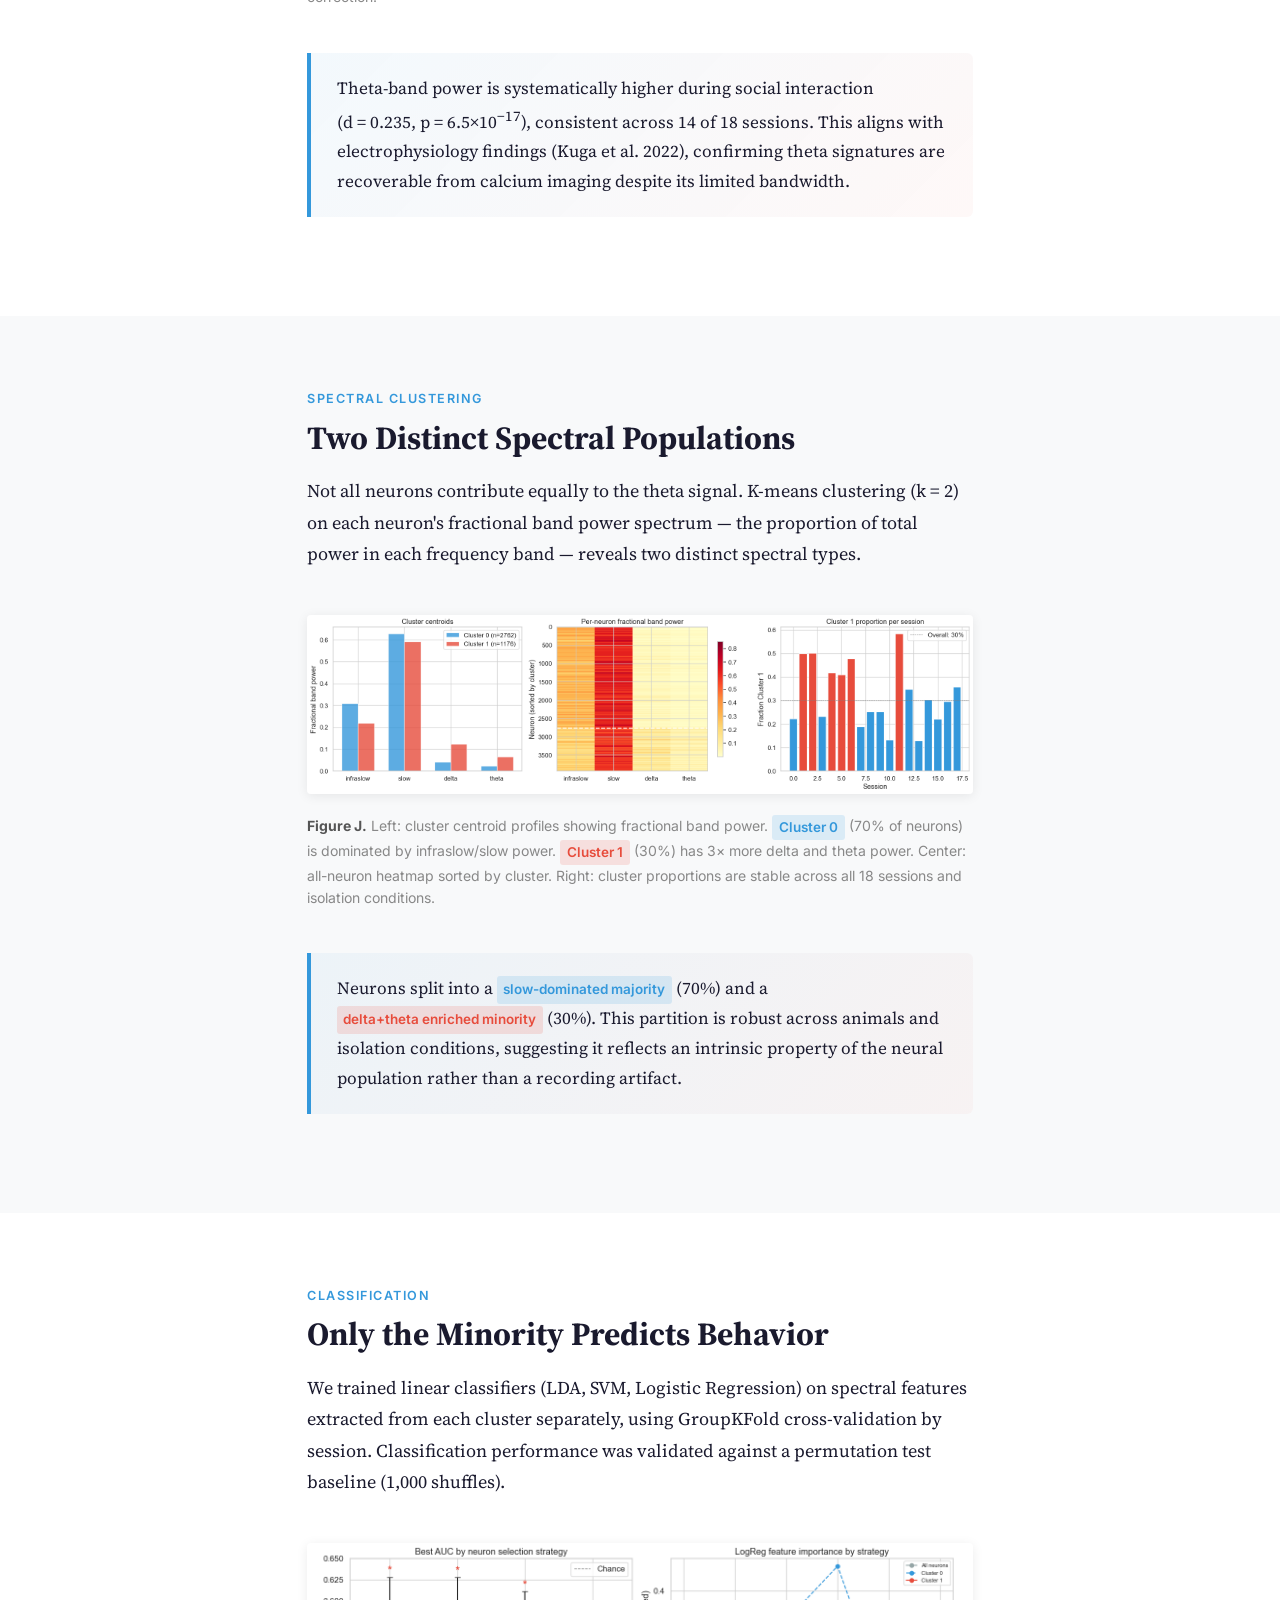
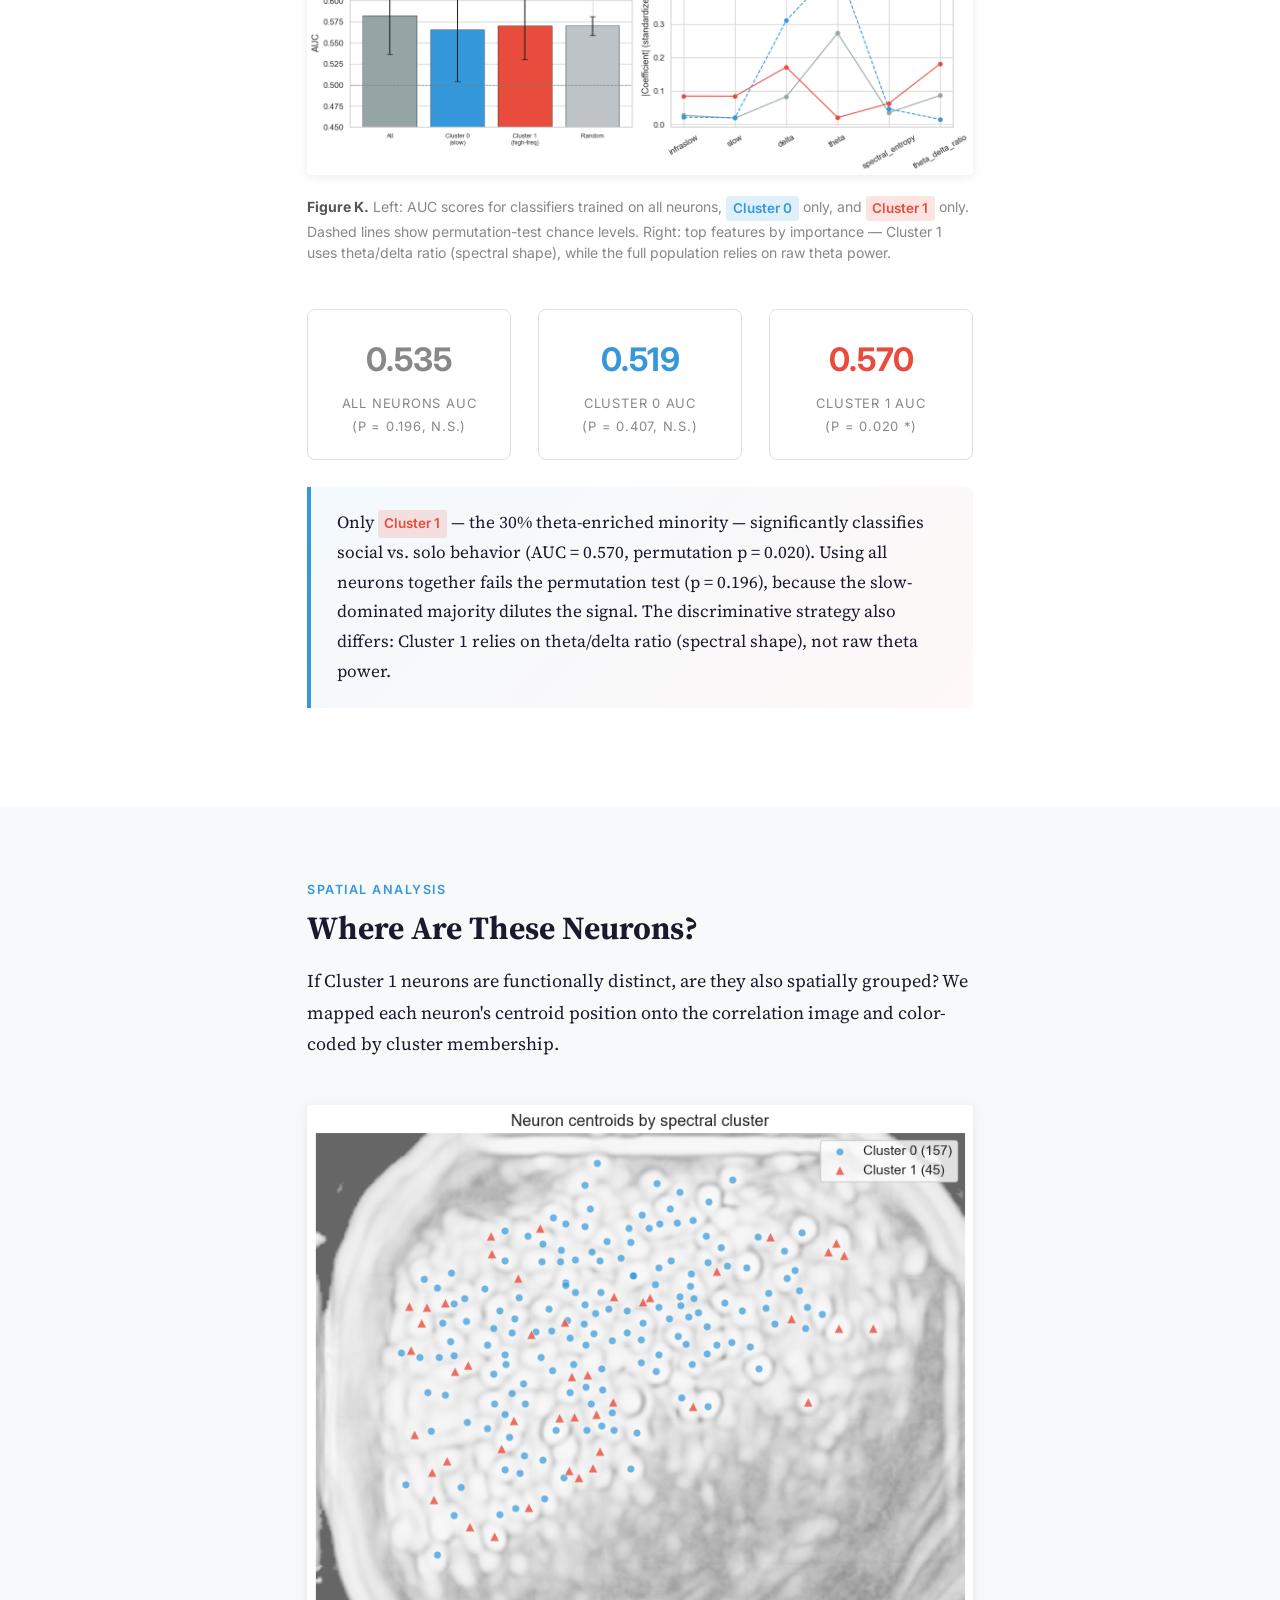
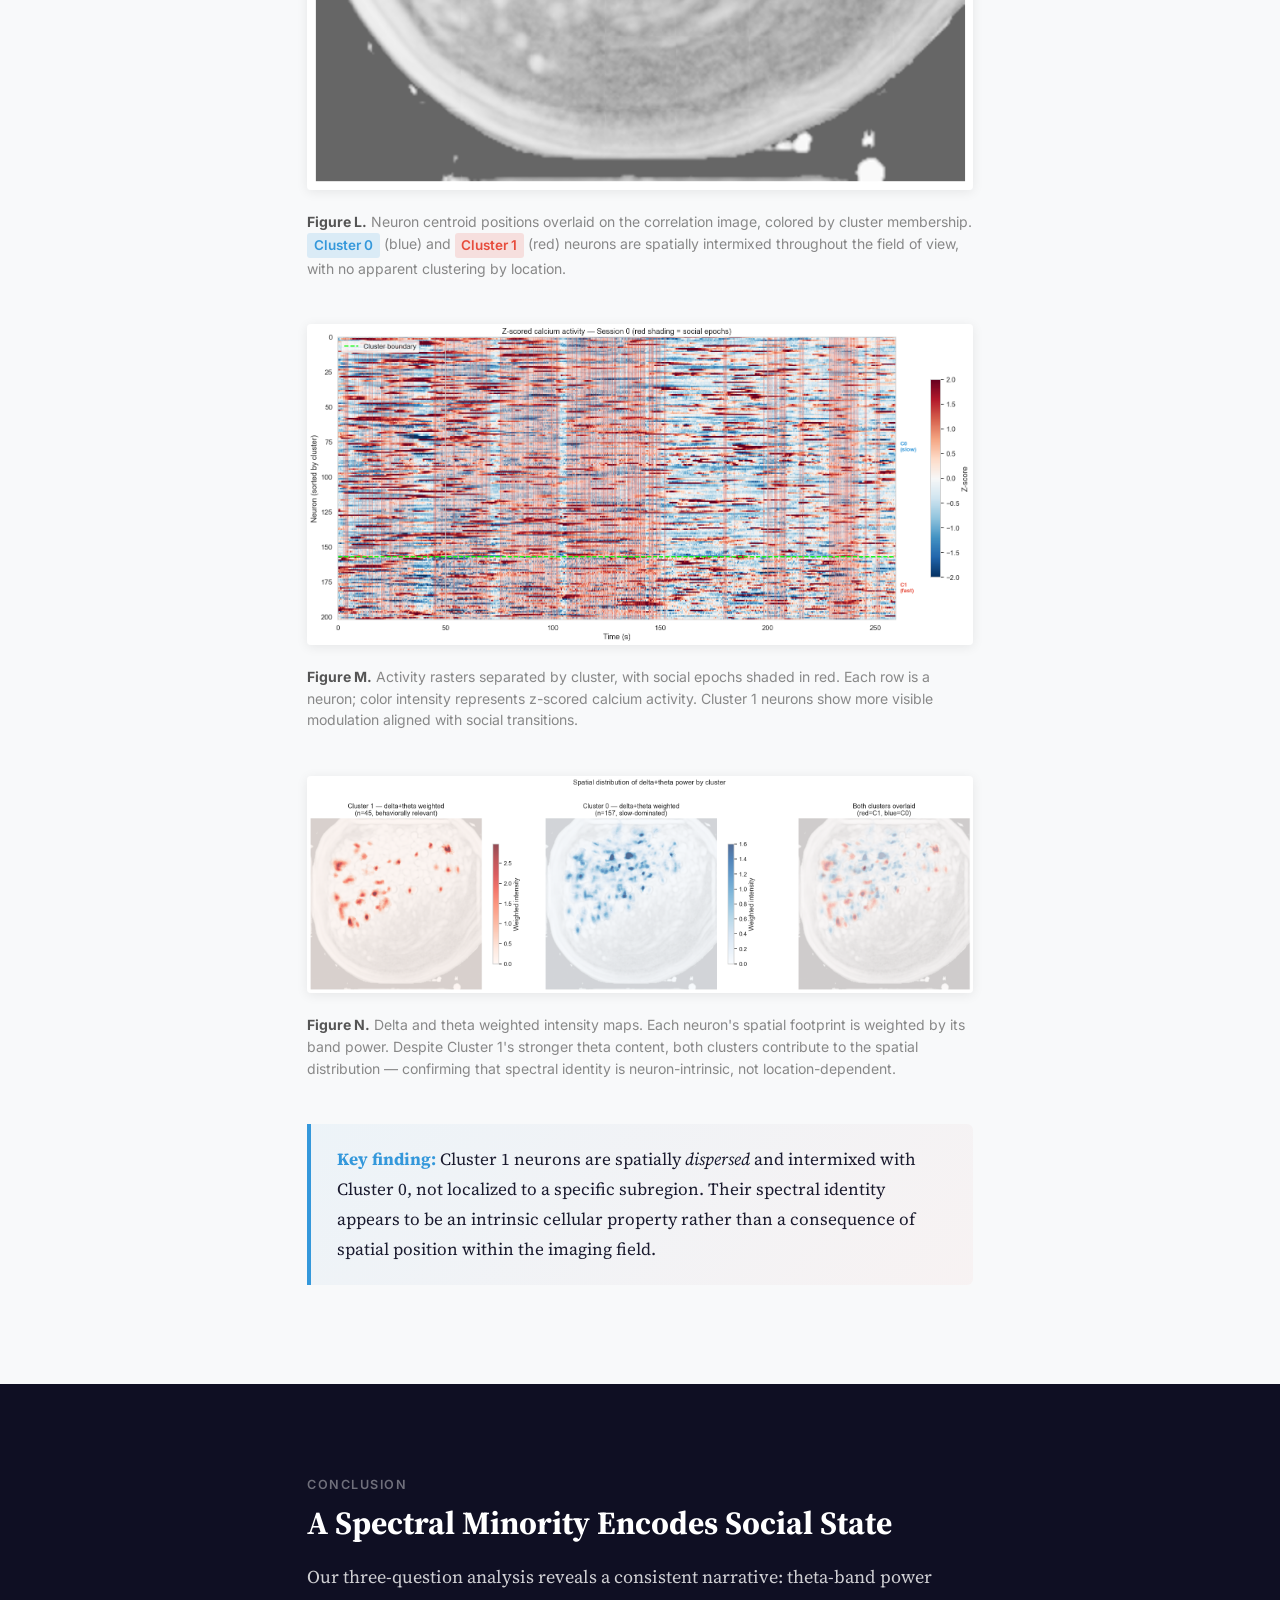
==== commit 0b8ba4d2: "Add background section with literature context and novelty framing Covers LFP theta-social precedent" ====
--- a/docs/index.html
+++ b/docs/index.html
@@ -50,13 +50,49 @@
     <p class="section-label">Introduction</p>
     <h2>The Question</h2>
     <p>
-      How does the brain distinguish between being with others and being alone? Electrophysiology studies have shown that theta-band (4&ndash;7&nbsp;Hz) oscillations in the prefrontal cortex increase during social interaction in mice (<a href="https://elifesciences.org/articles/82015">Tzilivaki et&nbsp;al. 2022</a>). But these findings come from local field potentials&mdash;a macroscopic signal. We asked whether the same spectral signatures are recoverable at the level of individual neurons, using calcium imaging.
+      How does the brain distinguish between being with others and being alone? Electrophysiology studies have shown that theta-band (4&ndash;7&nbsp;Hz) oscillations in the prefrontal cortex increase during social interaction in mice (<a href="https://elifesciences.org/articles/78428">Kuga et&nbsp;al. 2022</a>). But these findings come from local field potentials&mdash;a macroscopic signal. We asked whether the same spectral signatures are recoverable at the level of individual neurons, using calcium imaging.
     </p>
     <p>
       Calcium imaging provides single-cell resolution but acts as a low-pass filter on neural activity: the fluorescent indicator GCaMP6s has a ~600&nbsp;ms decay time, limiting resolvable frequencies to below ~7&nbsp;Hz. This makes theta the upper edge of what we can detect&mdash;exactly the band implicated in social coding.
     </p>
     <p>
       We use data from the EDGE (Educating &amp; Developing scholars in Genomics and Engineering) neuroscience course developed by Talmo Pereira and colleagues, which provides calcium fluorescence recordings paired with behavioral video and pose tracking from social interaction experiments. Using this dataset, we develop a signal processing pipeline that extracts spectral features from individual neurons, clusters neurons by their frequency profiles, and tests whether spectral subpopulations differ in their ability to classify behavior. Our analysis follows three questions, each building on the last.
+    </p>
+  </div>
+</section>
+
+<!-- ============================================================
+     Section 3b: Background
+     ============================================================ -->
+<section>
+  <div class="container reveal">
+    <p class="section-label">Background</p>
+    <h2>What We Know &mdash; and What We Don't</h2>
+
+    <h3>Theta oscillations and social behavior</h3>
+    <p>
+      The link between prefrontal theta and social behavior is now supported by multiple electrophysiology studies. <a href="https://elifesciences.org/articles/78428">Kuga et&nbsp;al. (2022)</a> showed that 4&ndash;7&nbsp;Hz power in the dorsomedial prefrontal cortex increases during social attention in mice, with optogenetic replication of these oscillatory patterns restoring social behavior in Shank3-knockout animals. <a href="https://www.nature.com/articles/s41380-024-02754-8">Mohapatra et&nbsp;al. (2024)</a> extended this by demonstrating that <em>excess</em> prefrontal theta synchrony in Cntnap2-deficient mice impairs social discrimination, establishing that theta-band activity is not merely correlated with social state but causally involved. These findings converge on a clear picture: prefrontal theta oscillations track social engagement, and disrupting them disrupts social behavior.
+    </p>
+
+    <h3>Calcium imaging of social behavior in mPFC</h3>
+    <p>
+      In parallel, calcium imaging has revealed rich social coding in the medial prefrontal cortex at single-cell resolution. <a href="https://pmc.ncbi.nlm.nih.gov/articles/PMC6224317/">Liang et&nbsp;al. (2018)</a> identified distinct ON and OFF neural ensembles&mdash;each comprising only 3&ndash;11% of imaged neurons&mdash;that encode social exploration in prelimbic cortex. <a href="https://www.sciencedirect.com/science/article/pii/S0092867419305501">Kingsbury et&nbsp;al. (2019)</a> found inter-brain correlated activity in dorsomedial PFC that predicts social interactions and dominance. <a href="https://journals.plos.org/plosbiology/article?id=10.1371/journal.pbio.3001235">Frost, Haggart &amp; Sohal (2021)</a> showed that correlated activity in mPFC subpopulations&mdash;not individual firing rates&mdash;carries social information, with ~20&ndash;30% of neurons providing optimal decoding accuracy.
+    </p>
+
+    <h3>The gap: all rate-based, none spectral</h3>
+    <p>
+      A striking pattern emerges from this literature: <strong>every calcium imaging study of social behavior uses rate-based or correlation-based measures</strong>. Neurons are classified as "social-responsive" by whether their activity rates increase or decrease, not by their frequency content. Meanwhile, the electrophysiology studies that implicate theta oscillations operate at the population level (LFP), with no single-neuron spectral characterization.
+    </p>
+    <p>
+      This leaves a fundamental question unanswered: <em>can theta-band spectral signatures&mdash;the dominant marker of social coding in LFP&mdash;be recovered from individual neurons using calcium imaging?</em> The technical challenge is real. Calcium indicators are low-pass filters on neural activity: GCaMP6s has a ~600&nbsp;ms decay constant, placing theta (4&ndash;7&nbsp;Hz) at the very edge of what is recoverable. Spectral analysis of calcium traces has been validated in neuronal cultures (<a href="https://www.frontiersin.org/journals/neural-circuits/articles/10.3389/fncir.2013.00199/full">Tibau et&nbsp;al. 2013</a>) and for brain-state classification (<a href="https://pmc.ncbi.nlm.nih.gov/articles/PMC6033549/">Zhu et&nbsp;al. 2018</a>; <a href="https://pmc.ncbi.nlm.nih.gov/articles/PMC6952529/">Brier et&nbsp;al. 2019</a>), but has never been applied to social behavior.
+    </p>
+    <p>
+      A second gap compounds the first. Theta/delta power ratio&mdash;a spectral shape metric&mdash;has been a standard feature in EEG sleep staging since the 1980s (<a href="https://pubmed.ncbi.nlm.nih.gov/6522504/">van Luijtelaar &amp; Coenen, 1984</a>) and outperforms raw band power for indexing behavioral modes in hippocampal LFP (<a href="https://pmc.ncbi.nlm.nih.gov/articles/PMC8193833/">Schultheiss et&nbsp;al. 2020</a>). Yet this metric has never been computed from calcium imaging data.
+    </p>
+
+    <h3>Our contribution</h3>
+    <p>
+      We bridge these two literatures by applying spectral feature extraction&mdash;Welch PSD, band power, theta/delta ratio&mdash;to single-neuron calcium traces during social behavior. Rather than asking <em>which neurons fire more</em>, we ask <em>which neurons oscillate differently</em>. This spectral lens reveals structure invisible to rate-based analysis: a neuron subpopulation defined not by activity level but by frequency profile, whose social coding is masked when pooled with the majority.
     </p>
   </div>
 </section>
@@ -232,7 +268,7 @@
 
   <div class="container reveal">
     <div class="finding">
-      Theta-band power is systematically higher during social interaction (d&nbsp;=&nbsp;0.235, p&nbsp;=&nbsp;6.5&times;10<sup>&minus;17</sup>), consistent across 14 of 18 sessions. This aligns with electrophysiology findings (Tzilivaki et&nbsp;al. 2022), confirming theta signatures are recoverable from calcium imaging despite its limited bandwidth.
+      Theta-band power is systematically higher during social interaction (d&nbsp;=&nbsp;0.235, p&nbsp;=&nbsp;6.5&times;10<sup>&minus;17</sup>), consistent across 14 of 18 sessions. This aligns with electrophysiology findings (Kuga et&nbsp;al. 2022), confirming theta signatures are recoverable from calcium imaging despite its limited bandwidth.
     </div>
   </div>
 </section>
@@ -370,8 +406,14 @@
 
     <h3 style="margin-top: 2em; color: rgba(255,255,255,0.7);">References</h3>
     <ol class="references" style="padding-left: 1.2em;">
-      <li>Tzilivaki A, Tukker JJ, Maier N, et al. (2022). Prefrontal-amygdalar oscillations related to social behavior in mice. <em>eLife</em>, 11, e82015.</li>
-      <li>Bhatt DH, et al. (2013). Dendritic spine dynamics. <em>Frontiers in Neural Circuits</em>, 7, 138.</li>
+      <li>Kuga N, Abe R, Takano K, Ikegaya Y, Sasaki T (2022). Prefrontal-amygdalar oscillations related to social behavior in mice. <em>eLife</em>, 11, e78428.</li>
+      <li>Liang B, Zhang L, Barbera G, et al. (2018). Distinct and dynamic ON and OFF neural ensembles in the prefrontal cortex code social exploration. <em>Neuron</em>, 100(3), 700&ndash;714.</li>
+      <li>Frost NA, Haggart A, Sohal VS (2021). Dynamic patterns of correlated activity in the prefrontal cortex encode information about social behavior. <em>PLOS Biology</em>, 19(5), e3001235.</li>
+      <li>Kingsbury L, Huang S, Wang J, et al. (2019). Correlated neural activity and encoding of behavior across brains of socially interacting animals. <em>Cell</em>, 178(2), 429&ndash;446.</li>
+      <li>Mohapatra AN, Jabarin R, Ray N, Netser S, Wagner S (2024). Impaired emotion recognition in Cntnap2-deficient mice is associated with hyper-synchronous prefrontal cortex neuronal activity. <em>Molecular Psychiatry</em>, 30, 1440&ndash;1452.</li>
+      <li>Tibau E, Valencia M, Soriano J (2013). Identification of neuronal network properties from the spectral analysis of calcium imaging signals in neuronal cultures. <em>Frontiers in Neural Circuits</em>, 7, 199.</li>
+      <li>Schultheiss NW, et al. (2020). Awake delta and theta-rhythmic hippocampal network modes during intermittent locomotor behaviors in the rat. <em>Behavioral Neuroscience</em>, 134(6), 529&ndash;546.</li>
+      <li>Donoghue T, Dominguez J, Voytek B (2020). Electrophysiological frequency band ratio measures conflate periodic and aperiodic neural activity. <em>eNeuro</em>, 7(6), ENEURO.0192-20.2020.</li>
       <li>Cohen MX (2019). A better way to define and describe Morlet wavelets for time-frequency analysis. <em>NeuroImage</em>, 199, 81&ndash;86.</li>
       <li>Pereira TD, et al. EDGE: Educating &amp; Developing scholars in Genomics and Engineering. Salk Institute / UC San Diego. Calcium imaging and behavioral tracking datasets used in this project.</li>
     </ol>
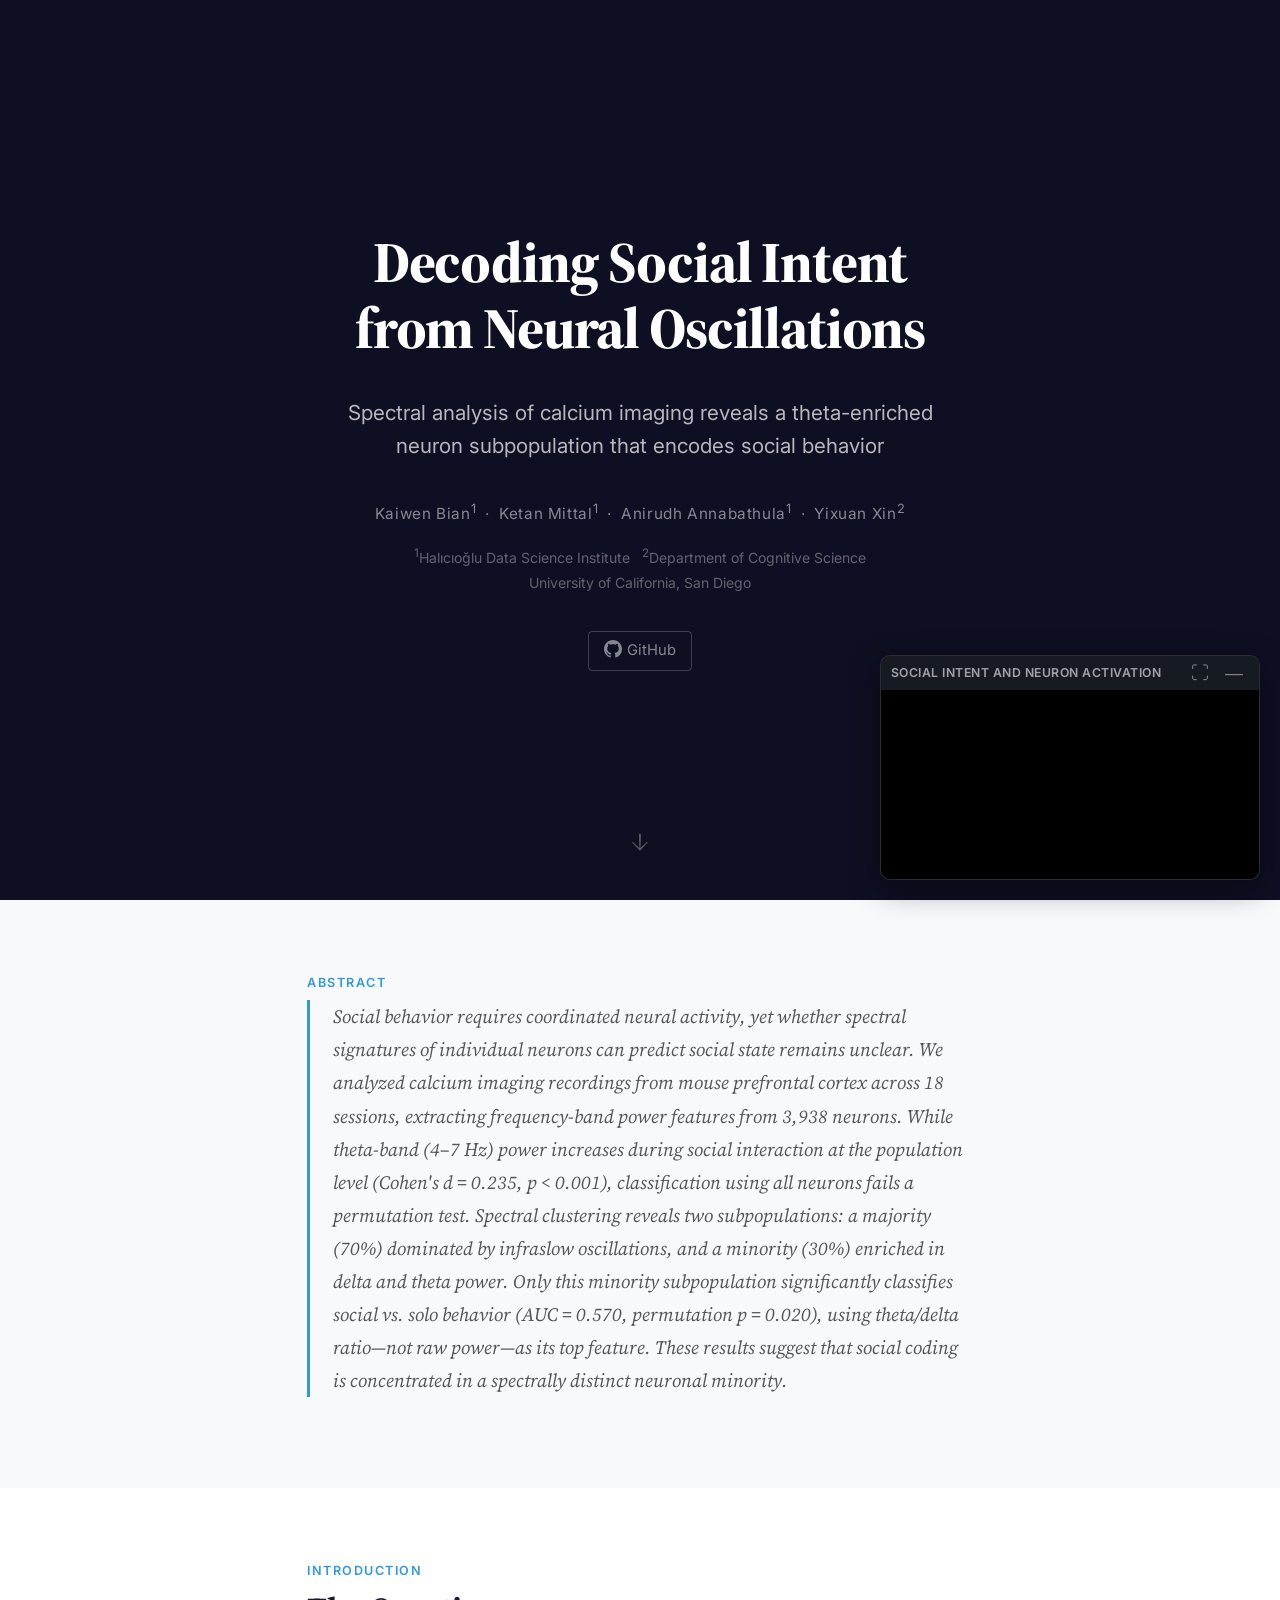
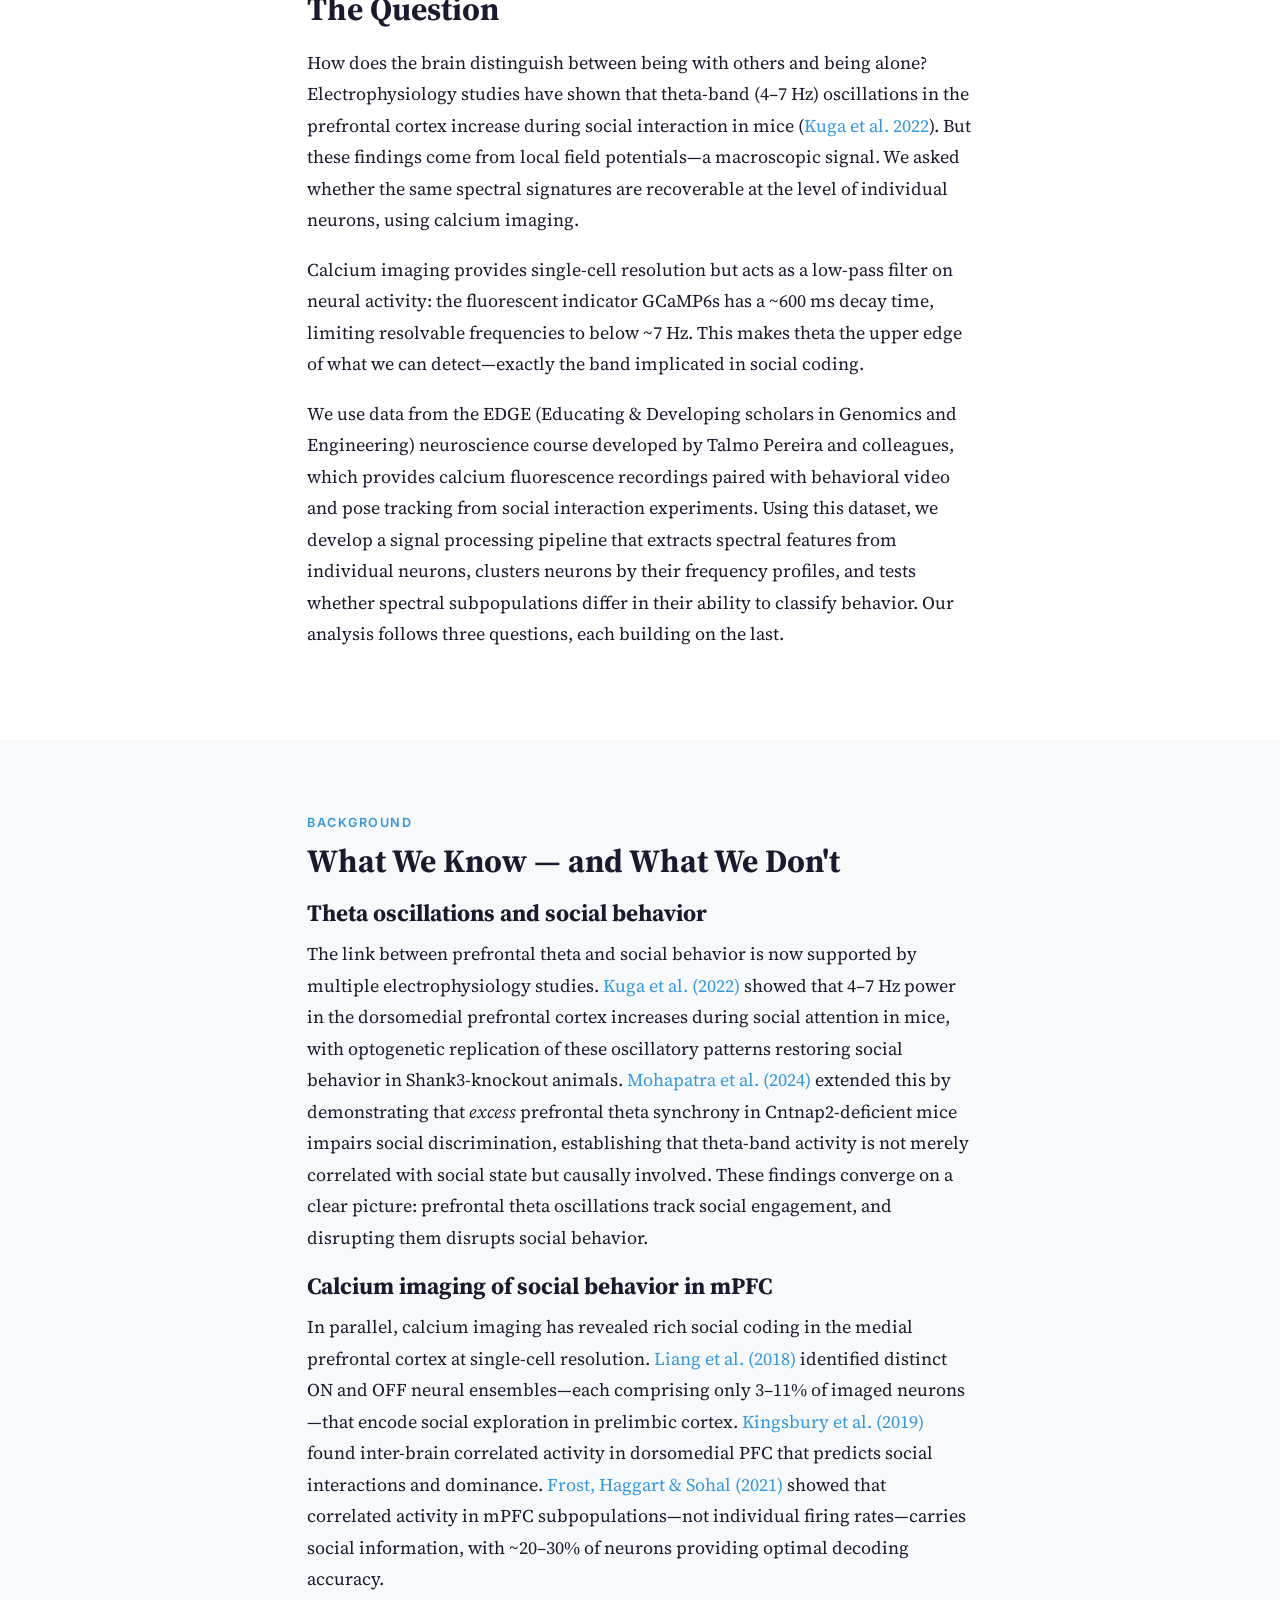
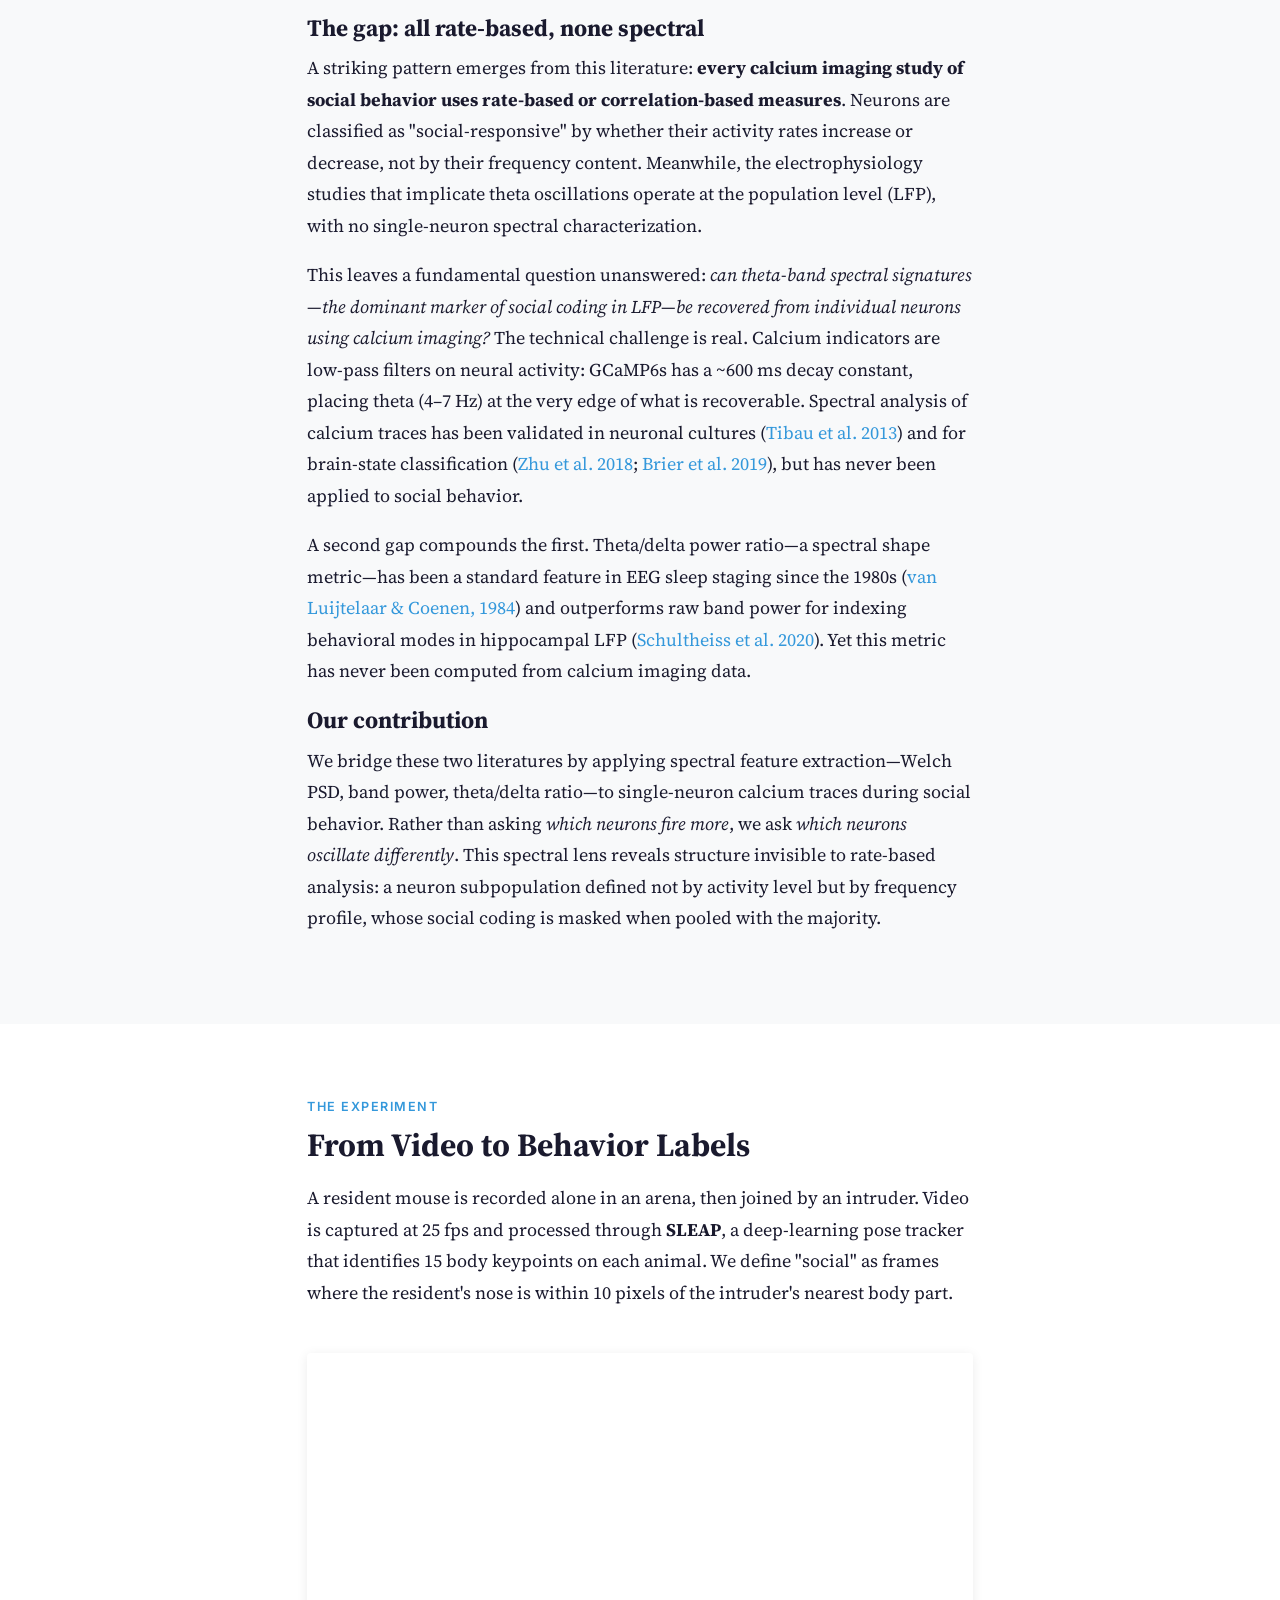
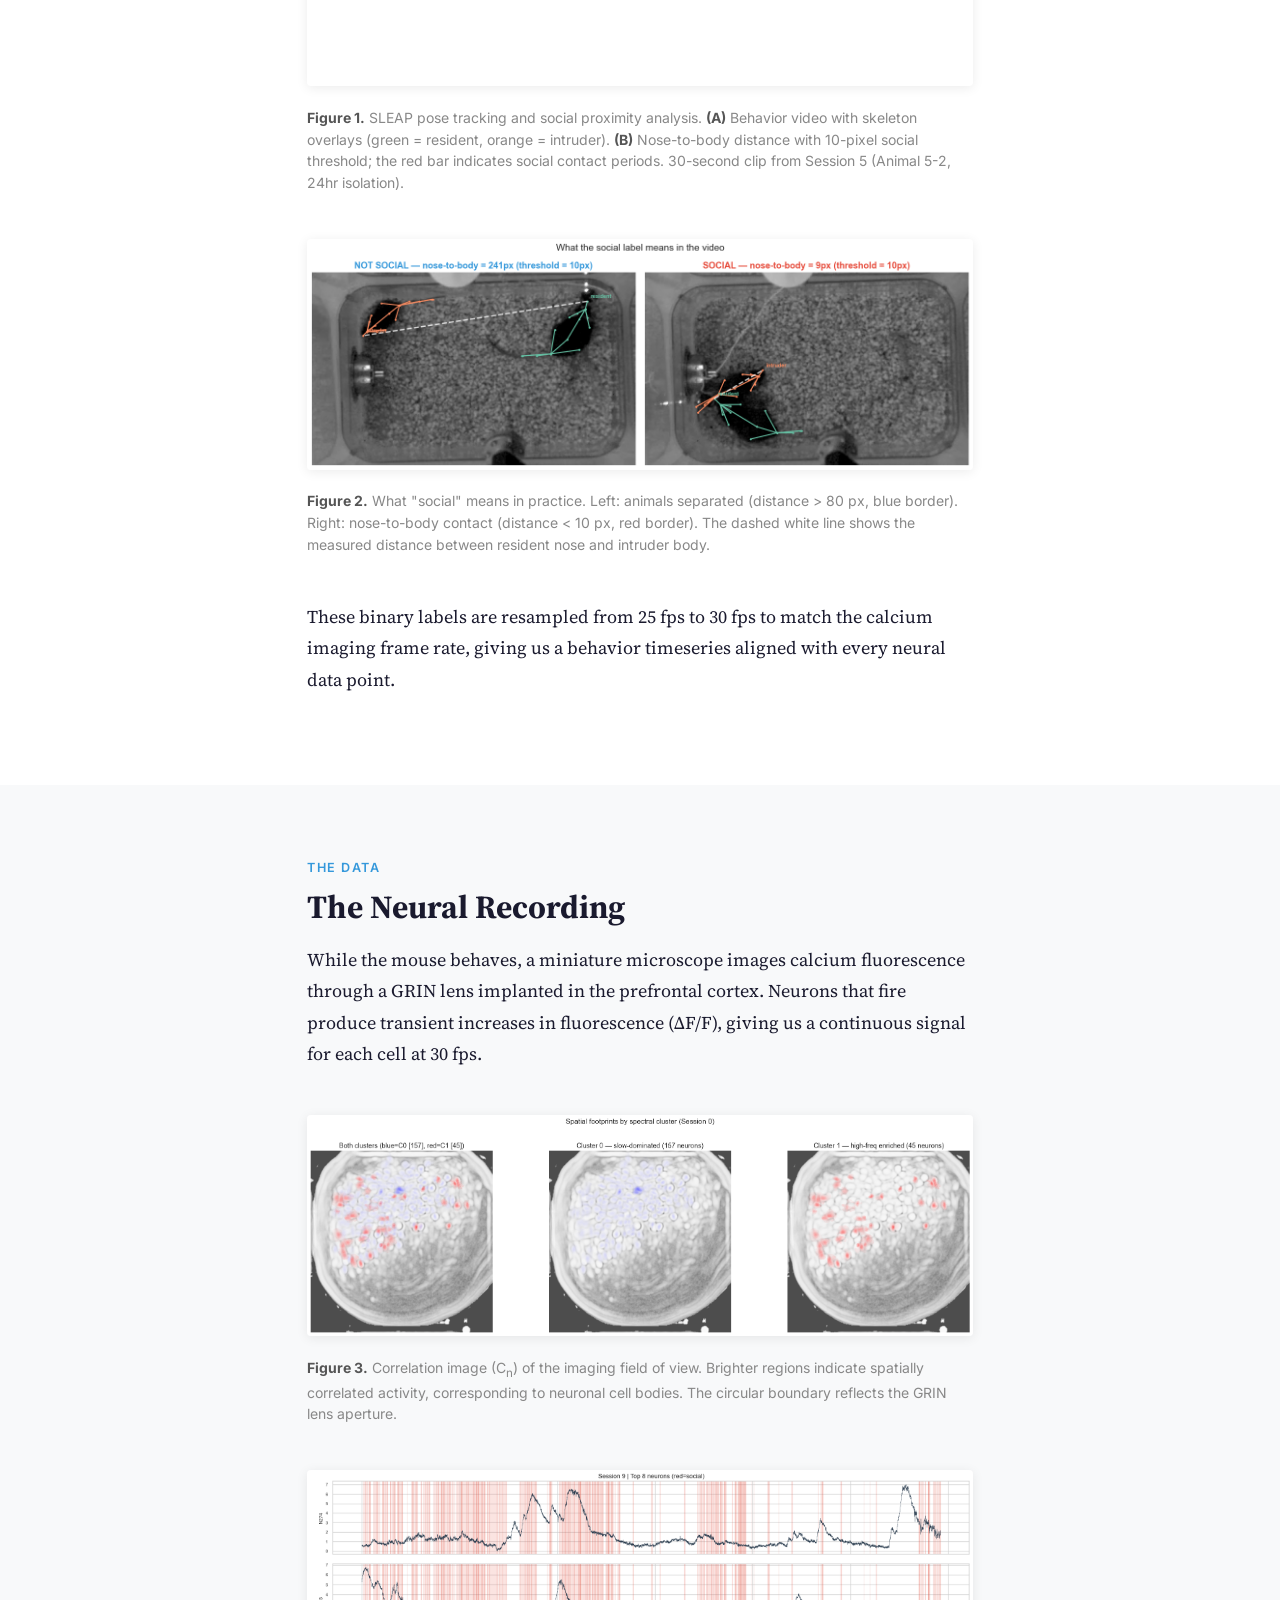
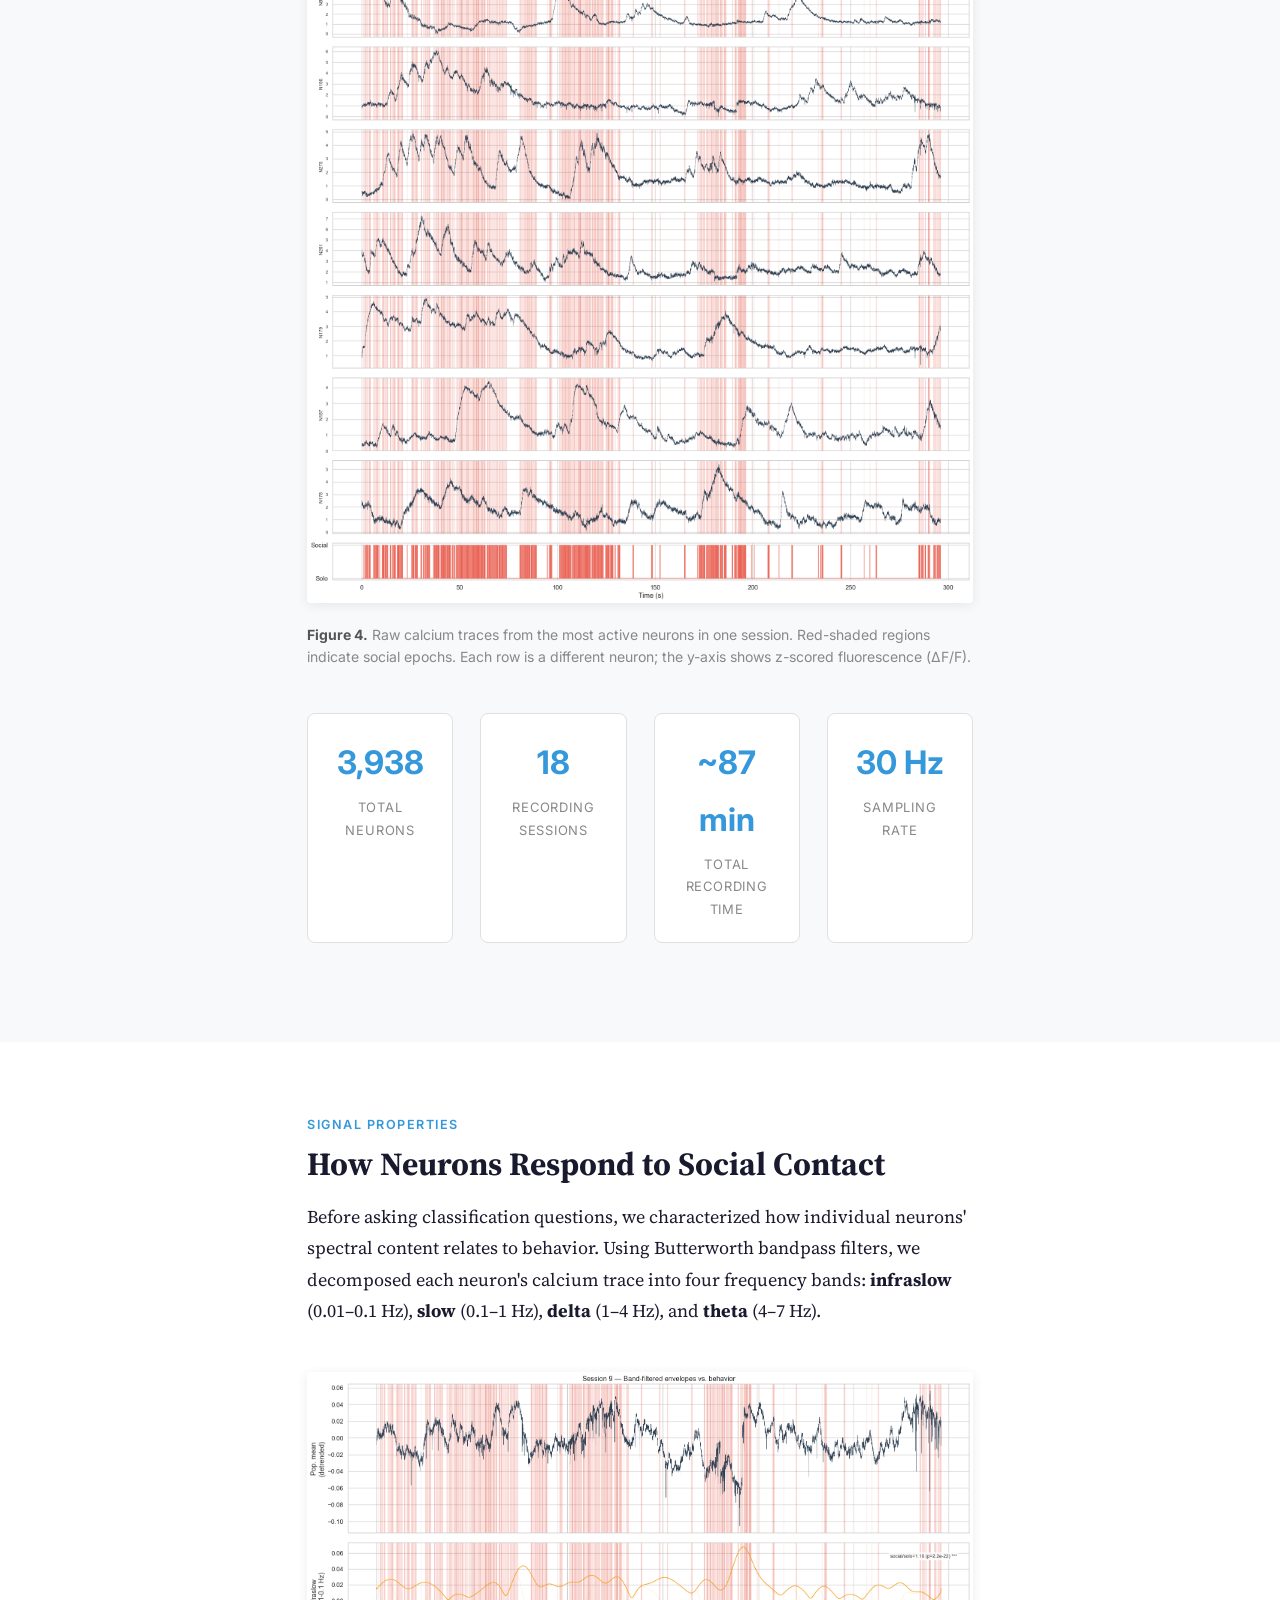
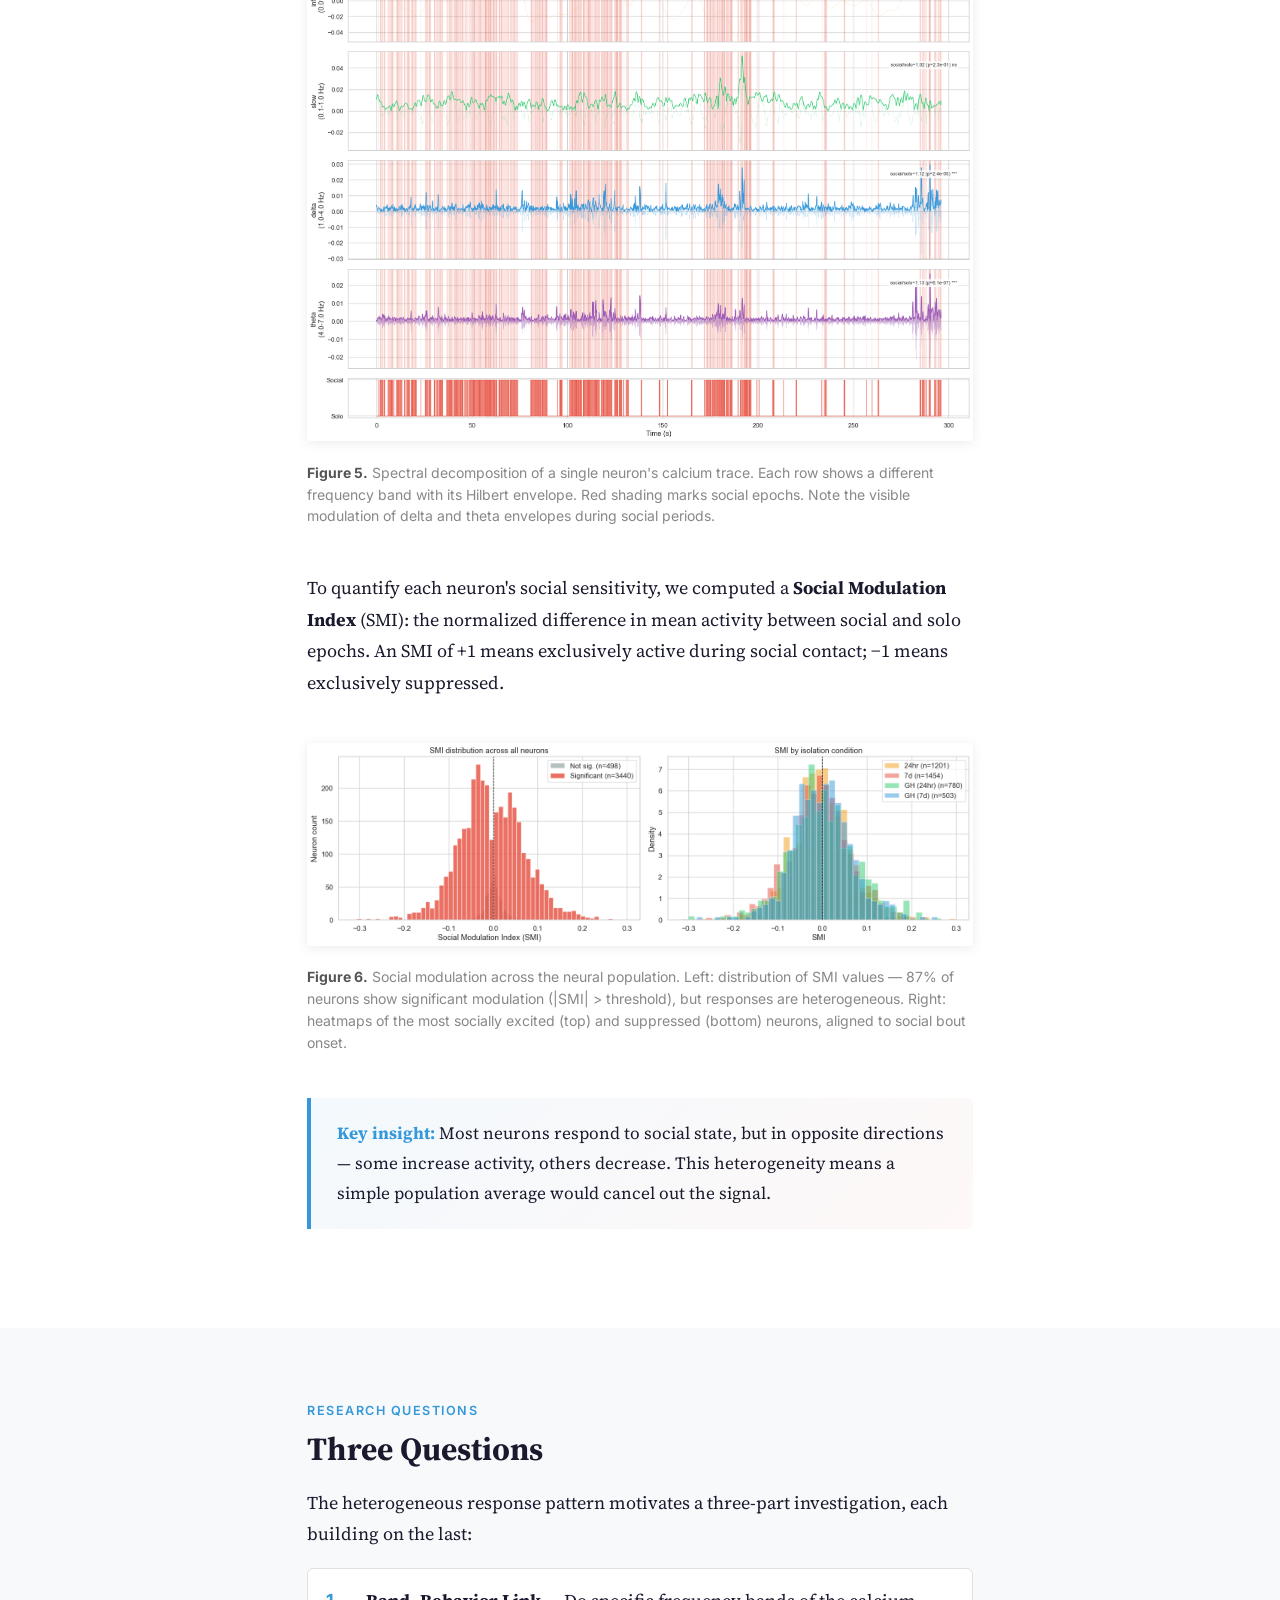
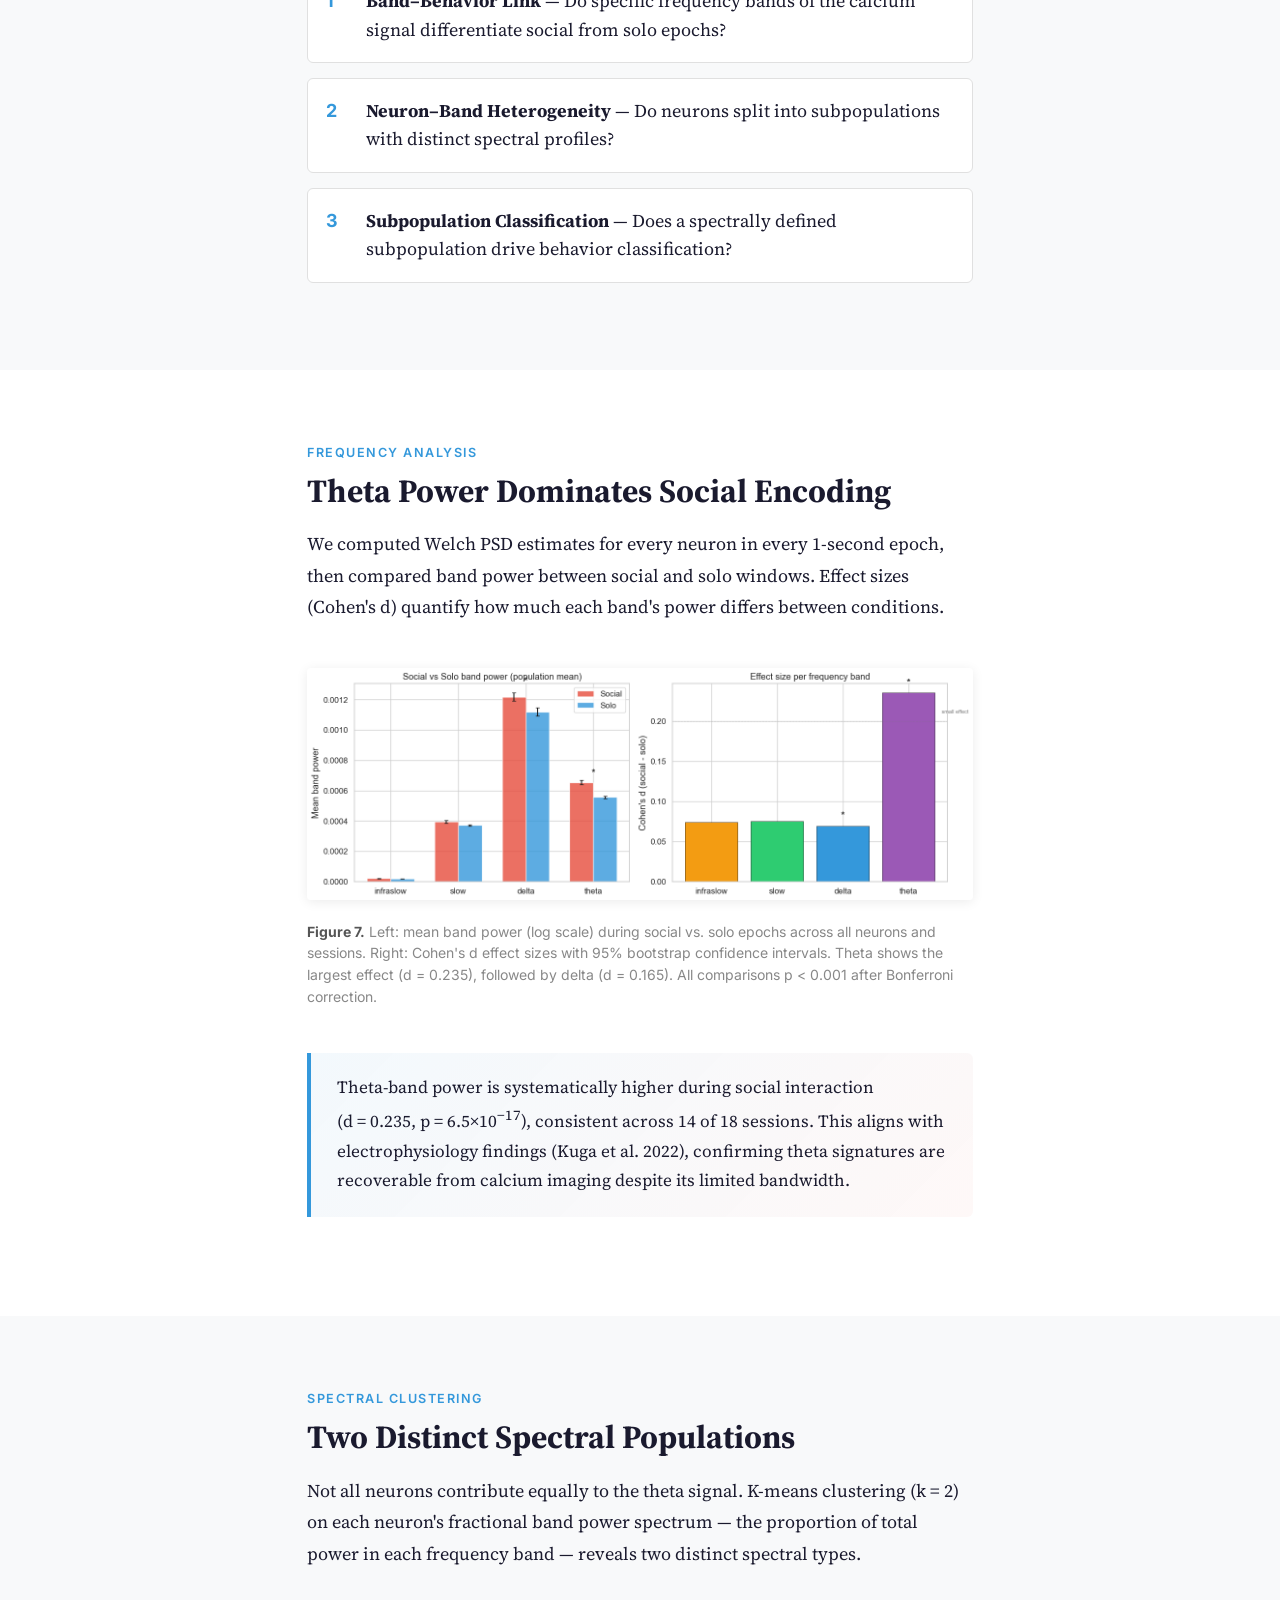
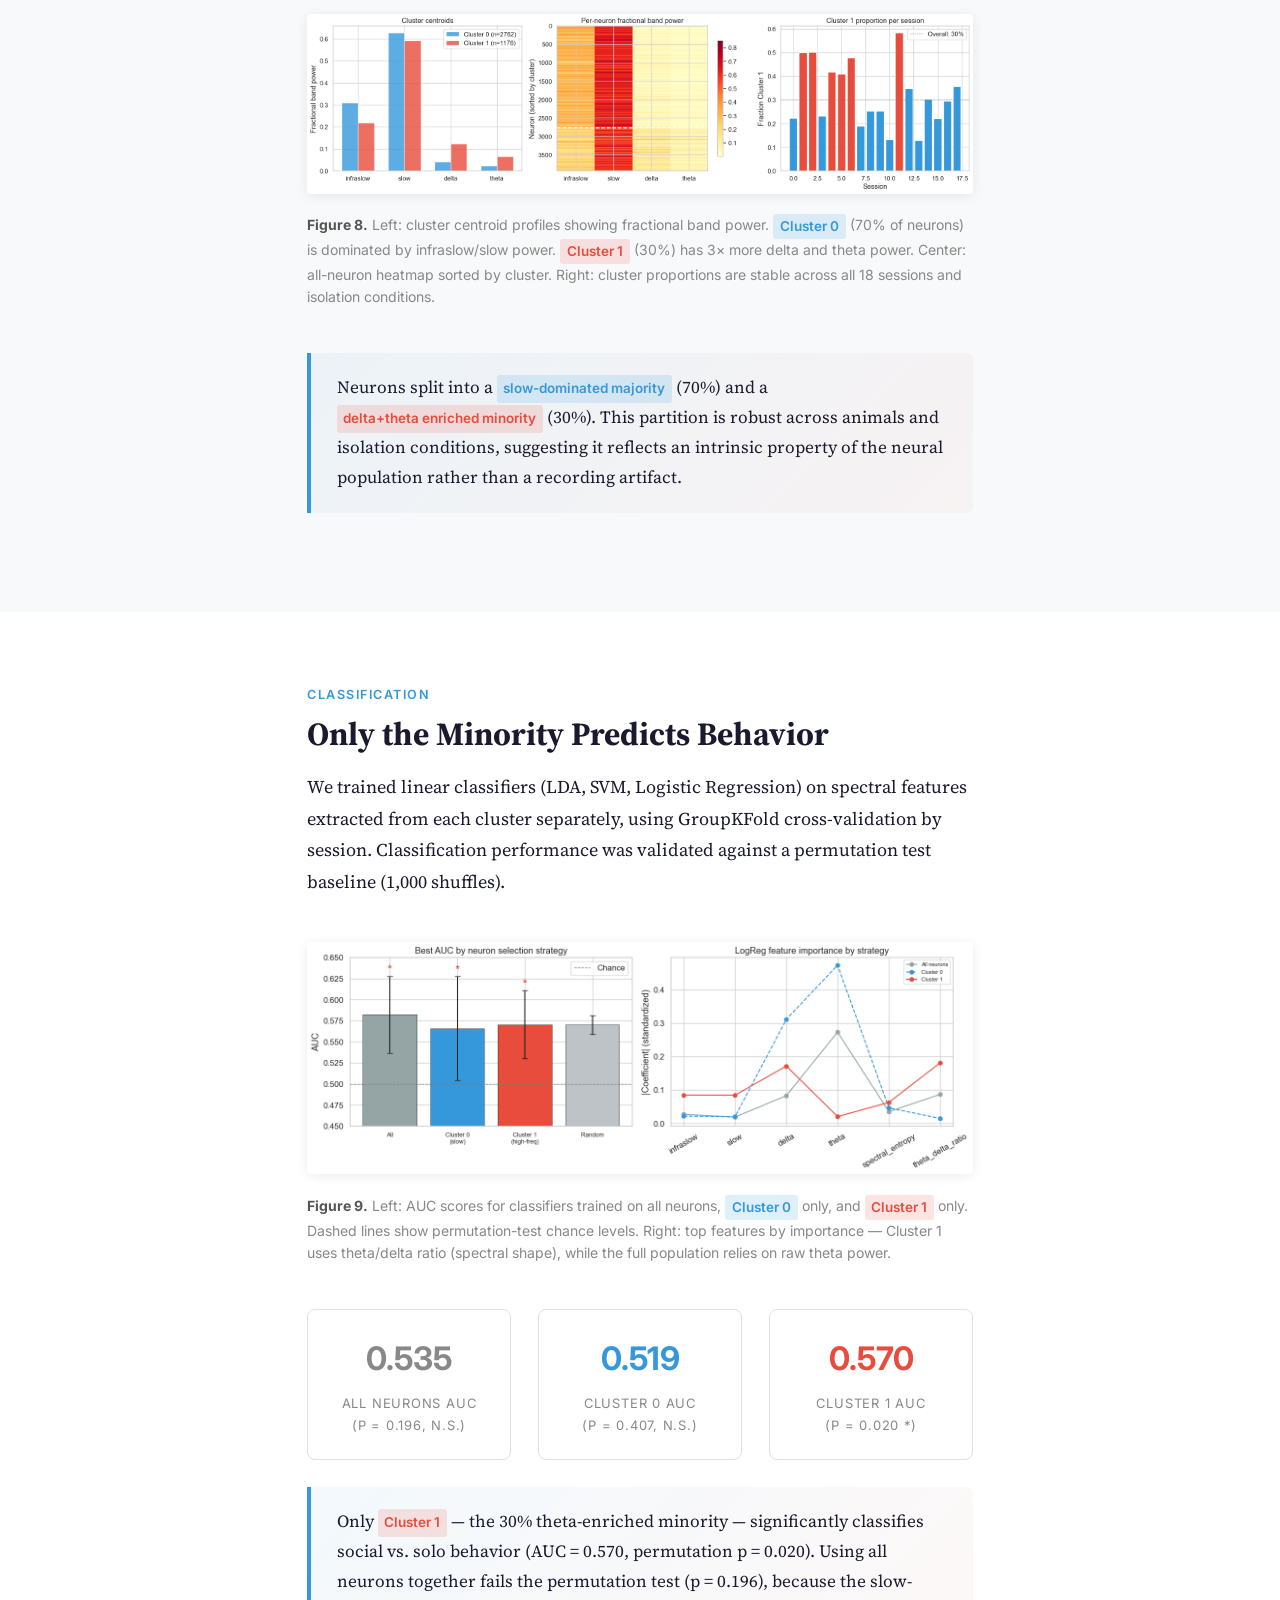
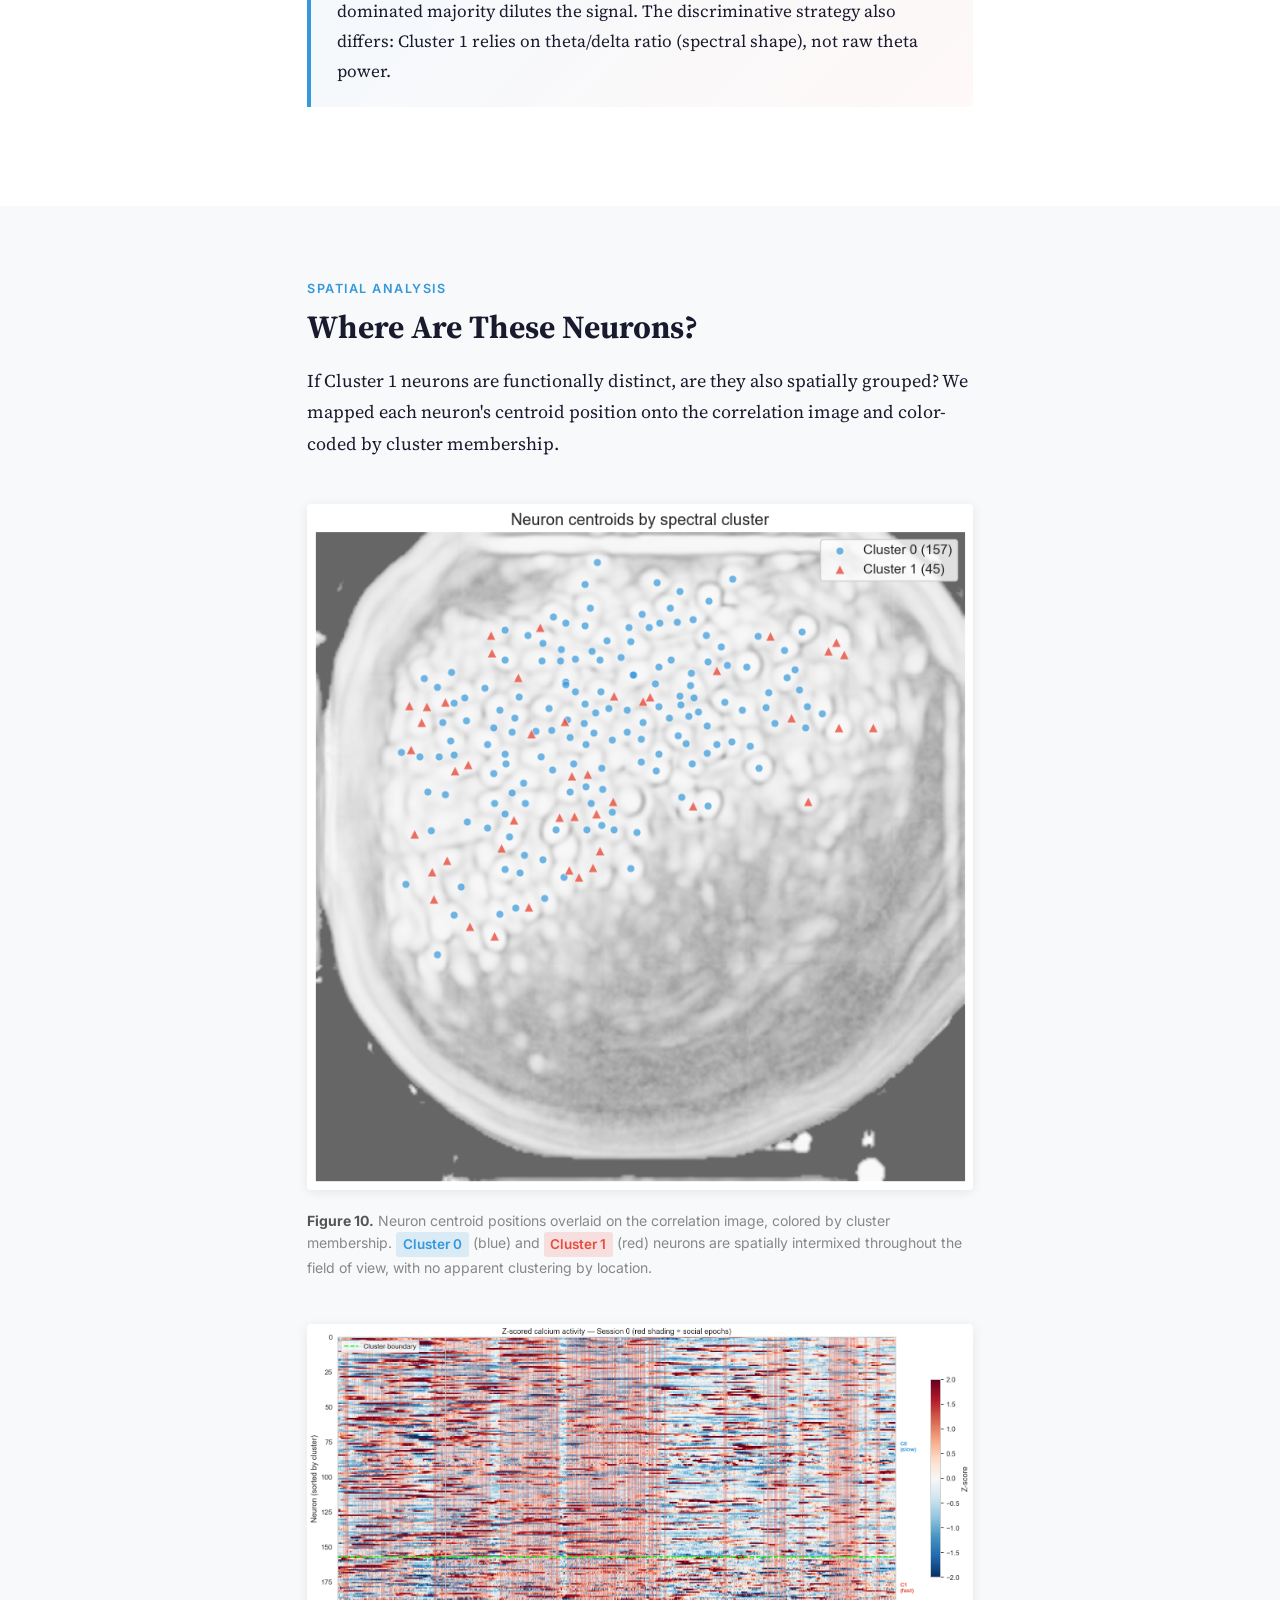
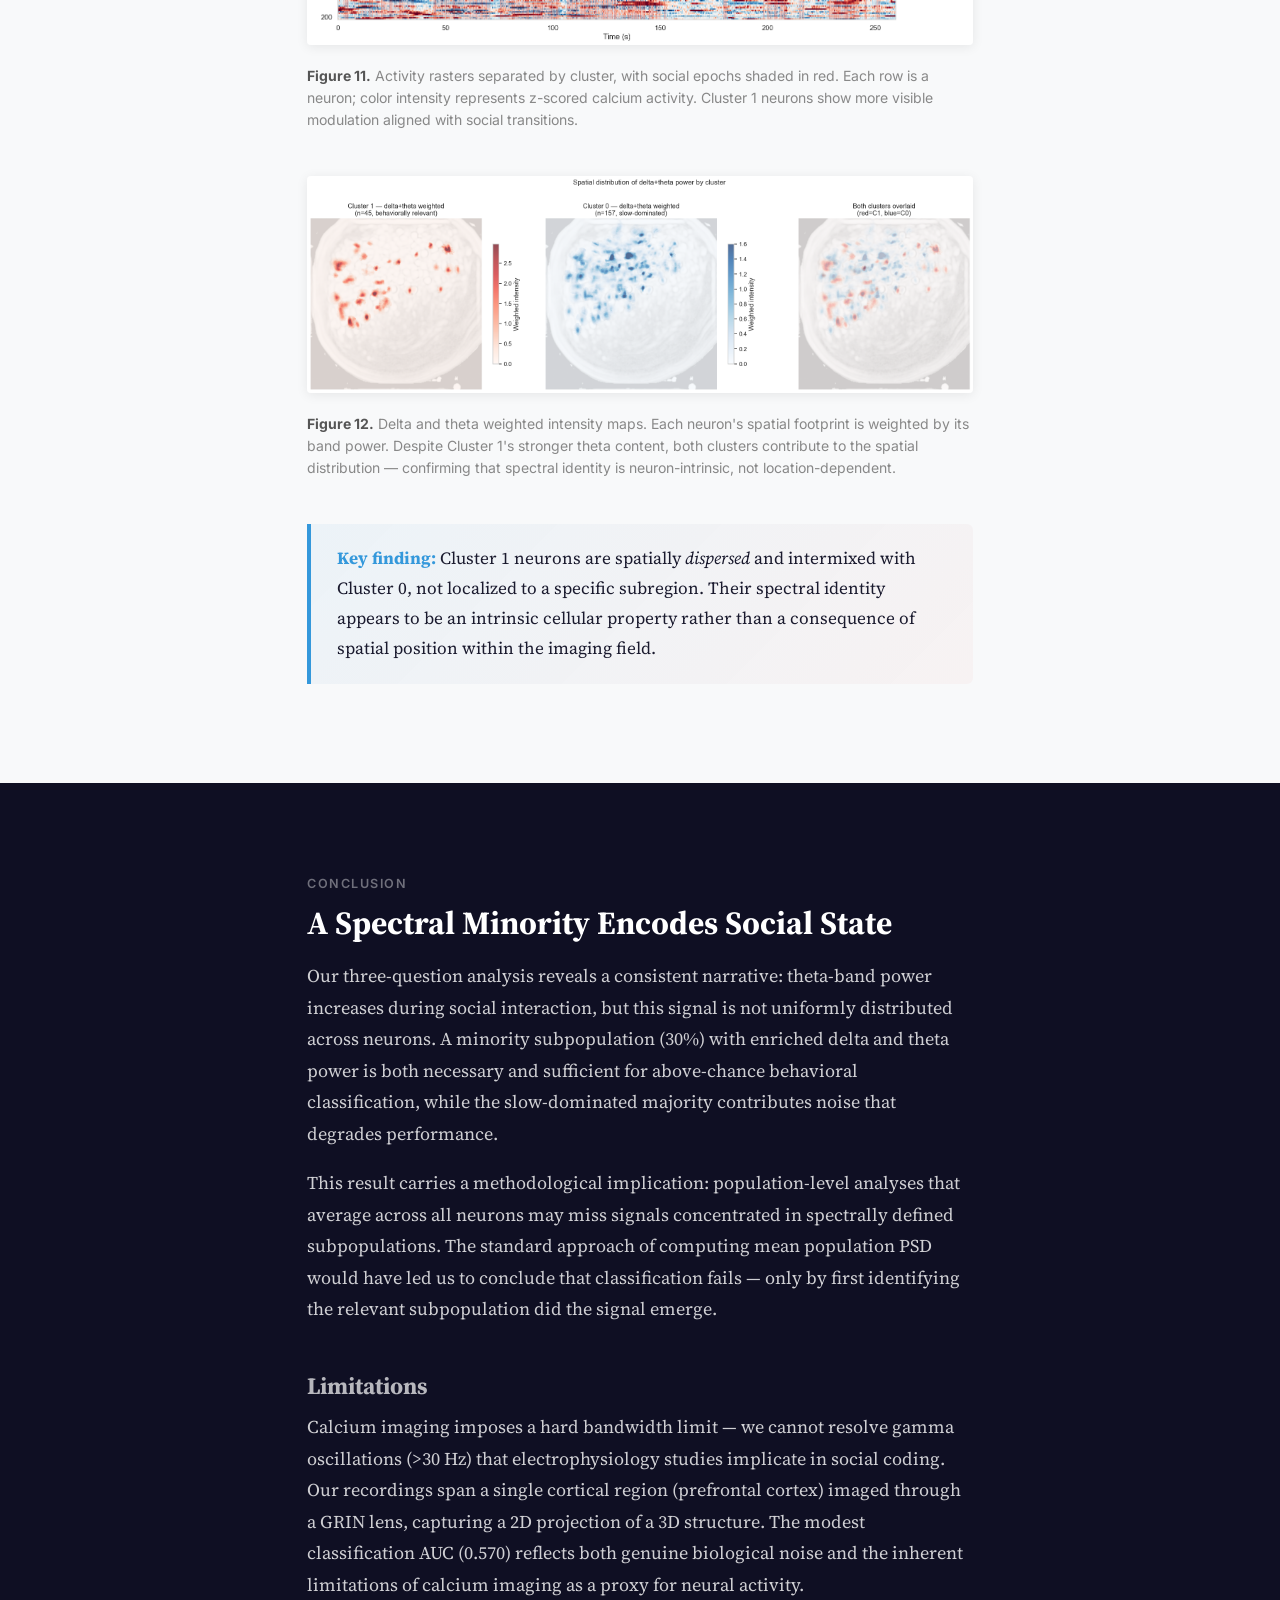
==== commit da82a5cd: "update website with mini player" ====
--- a/docs/index.html
+++ b/docs/index.html
@@ -111,29 +111,15 @@
 
   <div class="figure-wide reveal">
     <div class="figure">
-      <img src="figures/fig-video-frames.png" alt="Raw video frames showing a single mouse (solo) and two mice together (social)">
-      <p class="figure-caption"><strong>Figure A.</strong> Raw behavioral video frames. Left: the resident mouse explores alone. Right: the intruder has entered the arena, initiating the social period. Video recorded at 25 fps, 300 &times; 504 pixels.</p>
-    </div>
-  </div>
-
-  <div class="figure-wide reveal">
-    <div class="figure">
-      <img src="figures/fig-sleap-skeleton.png" alt="SLEAP skeleton overlays on video frames showing tracked keypoints">
-      <p class="figure-caption"><strong>Figure B.</strong> SLEAP pose estimation overlays. Each animal's 15 keypoints are connected into a skeleton. Left: animals far apart (not social). Right: animals in close proximity (social). Different colors distinguish resident from intruder.</p>
-    </div>
-  </div>
-
-  <div class="figure-wide reveal">
-    <div class="figure">
-      <img src="figures/fig-distance-threshold.png" alt="Distance timeseries with threshold line and resulting binary social label">
-      <p class="figure-caption"><strong>Figure C.</strong> Social label derivation. Top: nose-to-nearest-body distance over the full recording. The horizontal line marks the 10-pixel threshold. Bottom: binary social label derived by thresholding. The vertical dashed line indicates intruder entry.</p>
+      <video src="distance_bands.mp4" autoplay loop muted playsinline style="width:100%; border-radius:4px; box-shadow:0 2px 12px rgba(0,0,0,0.08);"></video>
+      <p class="figure-caption"><strong>Figure 1.</strong> SLEAP pose tracking and social proximity analysis. <strong>(A)</strong> Behavior video with skeleton overlays (green = resident, orange = intruder). <strong>(B)</strong> Nose-to-body distance with 10-pixel social threshold; the red bar indicates social contact periods. 30-second clip from Session 5 (Animal 5-2, 24hr isolation).</p>
     </div>
   </div>
 
   <div class="figure-wide reveal">
     <div class="figure">
       <img src="figures/fig-social-comparison.png" alt="Side-by-side comparison of NOT SOCIAL vs SOCIAL frames with distance annotations">
-      <p class="figure-caption"><strong>Figure D.</strong> What "social" means in practice. Left: animals separated (distance &gt; 80 px, blue border). Right: nose-to-body contact (distance &lt; 10 px, red border). The dashed white line shows the measured distance between resident nose and intruder body.</p>
+      <p class="figure-caption"><strong>Figure 2.</strong> What "social" means in practice. Left: animals separated (distance &gt; 80 px, blue border). Right: nose-to-body contact (distance &lt; 10 px, red border). The dashed white line shows the measured distance between resident nose and intruder body.</p>
     </div>
   </div>
 
@@ -159,14 +145,14 @@
   <div class="figure-wide reveal">
     <div class="figure">
       <img src="figures/fig-correlation-image.png" alt="Correlation image showing the circular field of view with neuronal structures">
-      <p class="figure-caption"><strong>Figure E.</strong> Correlation image (C<sub>n</sub>) of the imaging field of view. Brighter regions indicate spatially correlated activity, corresponding to neuronal cell bodies. The circular boundary reflects the GRIN lens aperture.</p>
+      <p class="figure-caption"><strong>Figure 3.</strong> Correlation image (C<sub>n</sub>) of the imaging field of view. Brighter regions indicate spatially correlated activity, corresponding to neuronal cell bodies. The circular boundary reflects the GRIN lens aperture.</p>
     </div>
   </div>
 
   <div class="figure-wide reveal">
     <div class="figure">
       <img src="figures/fig-neuron-traces.png" alt="Calcium traces of top active neurons with social epoch shading">
-      <p class="figure-caption"><strong>Figure F.</strong> Raw calcium traces from the most active neurons in one session. Red-shaded regions indicate social epochs. Each row is a different neuron; the y-axis shows z-scored fluorescence (&Delta;F/F).</p>
+      <p class="figure-caption"><strong>Figure 4.</strong> Raw calcium traces from the most active neurons in one session. Red-shaded regions indicate social epochs. Each row is a different neuron; the y-axis shows z-scored fluorescence (&Delta;F/F).</p>
     </div>
   </div>
 
@@ -207,7 +193,7 @@
   <div class="figure-wide reveal">
     <div class="figure">
       <img src="figures/fig-band-decomposition.png" alt="Band-filtered signal decomposition showing infraslow, slow, delta, and theta components aligned with social epochs">
-      <p class="figure-caption"><strong>Figure G.</strong> Spectral decomposition of a single neuron's calcium trace. Each row shows a different frequency band with its Hilbert envelope. Red shading marks social epochs. Note the visible modulation of delta and theta envelopes during social periods.</p>
+      <p class="figure-caption"><strong>Figure 5.</strong> Spectral decomposition of a single neuron's calcium trace. Each row shows a different frequency band with its Hilbert envelope. Red shading marks social epochs. Note the visible modulation of delta and theta envelopes during social periods.</p>
     </div>
   </div>
 
@@ -220,7 +206,7 @@
   <div class="figure-wide reveal">
     <div class="figure">
       <img src="figures/fig-smi-modulation.png" alt="Social Modulation Index distribution and heatmaps of top excited and suppressed neurons">
-      <p class="figure-caption"><strong>Figure H.</strong> Social modulation across the neural population. Left: distribution of SMI values &mdash; 87% of neurons show significant modulation (|SMI| &gt; threshold), but responses are heterogeneous. Right: heatmaps of the most socially excited (top) and suppressed (bottom) neurons, aligned to social bout onset.</p>
+      <p class="figure-caption"><strong>Figure 6.</strong> Social modulation across the neural population. Left: distribution of SMI values &mdash; 87% of neurons show significant modulation (|SMI| &gt; threshold), but responses are heterogeneous. Right: heatmaps of the most socially excited (top) and suppressed (bottom) neurons, aligned to social bout onset.</p>
     </div>
   </div>
 
@@ -262,7 +248,7 @@
   <div class="figure-wide reveal">
     <div class="figure">
       <img src="figures/fig-q1-band-power.png" alt="Bar chart comparing band power between social and solo conditions, with Cohen's d effect sizes">
-      <p class="figure-caption"><strong>Figure I.</strong> Left: mean band power (log scale) during social vs. solo epochs across all neurons and sessions. Right: Cohen's d effect sizes with 95% bootstrap confidence intervals. Theta shows the largest effect (d&nbsp;=&nbsp;0.235), followed by delta (d&nbsp;=&nbsp;0.165). All comparisons p&nbsp;&lt;&nbsp;0.001 after Bonferroni correction.</p>
+      <p class="figure-caption"><strong>Figure 7.</strong> Left: mean band power (log scale) during social vs. solo epochs across all neurons and sessions. Right: Cohen's d effect sizes with 95% bootstrap confidence intervals. Theta shows the largest effect (d&nbsp;=&nbsp;0.235), followed by delta (d&nbsp;=&nbsp;0.165). All comparisons p&nbsp;&lt;&nbsp;0.001 after Bonferroni correction.</p>
     </div>
   </div>
 
@@ -288,7 +274,7 @@
   <div class="figure-wide reveal">
     <div class="figure">
       <img src="figures/fig-q2-clusters.png" alt="Cluster centroid profiles, all-neuron spectral heatmap, and per-session cluster proportions">
-      <p class="figure-caption"><strong>Figure J.</strong> Left: cluster centroid profiles showing fractional band power. <span class="cluster-tag c0">Cluster 0</span> (70% of neurons) is dominated by infraslow/slow power. <span class="cluster-tag c1">Cluster 1</span> (30%) has 3&times; more delta and theta power. Center: all-neuron heatmap sorted by cluster. Right: cluster proportions are stable across all 18 sessions and isolation conditions.</p>
+      <p class="figure-caption"><strong>Figure 8.</strong> Left: cluster centroid profiles showing fractional band power. <span class="cluster-tag c0">Cluster 0</span> (70% of neurons) is dominated by infraslow/slow power. <span class="cluster-tag c1">Cluster 1</span> (30%) has 3&times; more delta and theta power. Center: all-neuron heatmap sorted by cluster. Right: cluster proportions are stable across all 18 sessions and isolation conditions.</p>
     </div>
   </div>
 
@@ -314,7 +300,7 @@
   <div class="figure-wide reveal">
     <div class="figure">
       <img src="figures/fig-q3-classification.png" alt="AUC comparison between all neurons, Cluster 0, and Cluster 1, plus feature importance rankings">
-      <p class="figure-caption"><strong>Figure K.</strong> Left: AUC scores for classifiers trained on all neurons, <span class="cluster-tag c0">Cluster 0</span> only, and <span class="cluster-tag c1">Cluster 1</span> only. Dashed lines show permutation-test chance levels. Right: top features by importance &mdash; Cluster 1 uses theta/delta ratio (spectral shape), while the full population relies on raw theta power.</p>
+      <p class="figure-caption"><strong>Figure 9.</strong> Left: AUC scores for classifiers trained on all neurons, <span class="cluster-tag c0">Cluster 0</span> only, and <span class="cluster-tag c1">Cluster 1</span> only. Dashed lines show permutation-test chance levels. Right: top features by importance &mdash; Cluster 1 uses theta/delta ratio (spectral shape), while the full population relies on raw theta power.</p>
     </div>
   </div>
 
@@ -355,21 +341,21 @@
   <div class="figure-wide reveal">
     <div class="figure">
       <img src="figures/fig-spatial-scatter.png" alt="Neuron centroids scattered on correlation image, color-coded by spectral cluster">
-      <p class="figure-caption"><strong>Figure L.</strong> Neuron centroid positions overlaid on the correlation image, colored by cluster membership. <span class="cluster-tag c0">Cluster 0</span> (blue) and <span class="cluster-tag c1">Cluster 1</span> (red) neurons are spatially intermixed throughout the field of view, with no apparent clustering by location.</p>
+      <p class="figure-caption"><strong>Figure 10.</strong> Neuron centroid positions overlaid on the correlation image, colored by cluster membership. <span class="cluster-tag c0">Cluster 0</span> (blue) and <span class="cluster-tag c1">Cluster 1</span> (red) neurons are spatially intermixed throughout the field of view, with no apparent clustering by location.</p>
     </div>
   </div>
 
   <div class="figure-wide reveal">
     <div class="figure">
       <img src="figures/fig-cluster-rasters.png" alt="Activity rasters for each cluster with social epoch overlay">
-      <p class="figure-caption"><strong>Figure M.</strong> Activity rasters separated by cluster, with social epochs shaded in red. Each row is a neuron; color intensity represents z-scored calcium activity. Cluster&nbsp;1 neurons show more visible modulation aligned with social transitions.</p>
+      <p class="figure-caption"><strong>Figure 11.</strong> Activity rasters separated by cluster, with social epochs shaded in red. Each row is a neuron; color intensity represents z-scored calcium activity. Cluster&nbsp;1 neurons show more visible modulation aligned with social transitions.</p>
     </div>
   </div>
 
   <div class="figure-wide reveal">
     <div class="figure">
       <img src="figures/fig-intensity-maps.png" alt="Weighted intensity maps showing spatial distribution of delta and theta power">
-      <p class="figure-caption"><strong>Figure N.</strong> Delta and theta weighted intensity maps. Each neuron's spatial footprint is weighted by its band power. Despite Cluster&nbsp;1's stronger theta content, both clusters contribute to the spatial distribution &mdash; confirming that spectral identity is neuron-intrinsic, not location-dependent.</p>
+      <p class="figure-caption"><strong>Figure 12.</strong> Delta and theta weighted intensity maps. Each neuron's spatial footprint is weighted by its band power. Despite Cluster&nbsp;1's stronger theta content, both clusters contribute to the spatial distribution &mdash; confirming that spectral identity is neuron-intrinsic, not location-dependent.</p>
     </div>
   </div>
 
@@ -427,6 +413,33 @@
   <p>COGS 118C &middot; UC San Diego &middot; Winter 2026</p>
 </footer>
 
+<!-- Floating mini-player for sleap_spatial video -->
+<div id="mini-player" class="mini-player hidden">
+  <div class="mini-player-header">
+    <span class="mini-player-title">Social Intent and Neuron Activation</span>
+    <div class="mini-player-controls">
+      <button class="mini-btn" id="mini-fullscreen" title="Fullscreen" aria-label="Fullscreen">&#x26F6;</button>
+      <button class="mini-btn" id="mini-minimize" title="Minimize" aria-label="Minimize">&#x2015;</button>
+    </div>
+  </div>
+  <video id="mini-video" src="sleap_spatial.mp4" loop muted playsinline></video>
+  <!-- Resize handles: edges and corners -->
+  <div class="resize-handle resize-n" data-dir="n"></div>
+  <div class="resize-handle resize-s" data-dir="s"></div>
+  <div class="resize-handle resize-e" data-dir="e"></div>
+  <div class="resize-handle resize-w" data-dir="w"></div>
+  <div class="resize-handle resize-ne" data-dir="ne"></div>
+  <div class="resize-handle resize-nw" data-dir="nw"></div>
+  <div class="resize-handle resize-se" data-dir="se"></div>
+  <div class="resize-handle resize-sw" data-dir="sw"></div>
+</div>
+
+<!-- Reopen pill for minimized mini-player -->
+<button id="mini-reopen" class="mini-reopen-btn hidden" title="Show video player" aria-label="Show video player">
+  <svg width="14" height="14" viewBox="0 0 24 24" fill="none" stroke="currentColor" stroke-width="2" stroke-linecap="round" stroke-linejoin="round"><polygon points="5 3 19 12 5 21 5 3"/></svg>
+  <span>Video</span>
+</button>
+
 <script src="js/main.js"></script>
 </body>
 </html>
--- a/docs/css/style.css
+++ b/docs/css/style.css
@@ -426,3 +426,165 @@
 
   h2 { font-size: 1.5rem; }
 }
+
+/* --- Floating Mini-Player --- */
+.mini-player {
+  position: fixed;
+  bottom: 20px;
+  right: 20px;
+  width: 380px;
+  min-width: 200px;
+  min-height: 140px;
+  display: flex;
+  flex-direction: column;
+  background: #0d1117;
+  border: 1px solid rgba(255,255,255,0.12);
+  border-radius: 10px;
+  box-shadow: 0 8px 32px rgba(0,0,0,0.45);
+  z-index: 9999;
+  overflow: hidden;
+  transition: opacity 0.35s ease, transform 0.35s ease;
+  cursor: default;
+}
+
+.mini-player.hidden {
+  opacity: 0;
+  pointer-events: none;
+  transform: translateY(20px);
+}
+
+.mini-player.dragging {
+  transition: none;
+  user-select: none;
+}
+
+.mini-player.fullscreen {
+  top: 0 !important;
+  left: 0 !important;
+  bottom: 0 !important;
+  right: 0 !important;
+  width: 100% !important;
+  height: 100% !important;
+  border-radius: 0;
+}
+
+.mini-player-header {
+  display: flex;
+  align-items: center;
+  justify-content: space-between;
+  padding: 6px 10px;
+  background: #161b22;
+  cursor: grab;
+  user-select: none;
+}
+
+.mini-player.dragging .mini-player-header {
+  cursor: grabbing;
+}
+
+.mini-player-title {
+  font-family: 'Inter', sans-serif;
+  font-size: 0.68rem;
+  font-weight: 600;
+  color: rgba(255,255,255,0.6);
+  letter-spacing: 0.04em;
+  text-transform: uppercase;
+}
+
+.mini-player-controls {
+  display: flex;
+  gap: 4px;
+}
+
+.mini-btn {
+  background: none;
+  border: none;
+  color: rgba(255,255,255,0.45);
+  font-size: 1rem;
+  cursor: pointer;
+  padding: 2px 6px;
+  border-radius: 4px;
+  line-height: 1;
+  transition: color 0.15s, background 0.15s;
+}
+
+.mini-btn:hover {
+  color: #fff;
+  background: rgba(255,255,255,0.1);
+}
+
+.mini-player video {
+  display: block;
+  width: 100%;
+  flex: 1 1 auto;
+  min-height: 0;
+  object-fit: contain;
+  background: #000;
+}
+
+.mini-player.fullscreen video {
+  width: 100%;
+  height: calc(100% - 34px);
+  object-fit: contain;
+  background: #000;
+}
+
+/* --- Resize handles: edges (6px) and corners (12px) --- */
+.resize-handle { position: absolute; z-index: 10; }
+
+.resize-n  { top: -3px; left: 12px; right: 12px; height: 6px; cursor: ns-resize; }
+.resize-s  { bottom: -3px; left: 12px; right: 12px; height: 6px; cursor: ns-resize; }
+.resize-e  { right: -3px; top: 12px; bottom: 12px; width: 6px; cursor: ew-resize; }
+.resize-w  { left: -3px; top: 12px; bottom: 12px; width: 6px; cursor: ew-resize; }
+.resize-ne { top: -3px; right: -3px; width: 12px; height: 12px; cursor: nesw-resize; }
+.resize-nw { top: -3px; left: -3px; width: 12px; height: 12px; cursor: nwse-resize; }
+.resize-se { bottom: -3px; right: -3px; width: 12px; height: 12px; cursor: nwse-resize; }
+.resize-sw { bottom: -3px; left: -3px; width: 12px; height: 12px; cursor: nesw-resize; }
+
+.mini-player.fullscreen .resize-handle { display: none; }
+
+/* --- Reopen pill button --- */
+.mini-reopen-btn {
+  position: fixed;
+  bottom: 20px;
+  right: 20px;
+  z-index: 9998;
+  display: inline-flex;
+  align-items: center;
+  gap: 6px;
+  padding: 8px 14px;
+  background: #161b22;
+  color: rgba(255,255,255,0.7);
+  border: 1px solid rgba(255,255,255,0.15);
+  border-radius: 20px;
+  font-family: 'Inter', sans-serif;
+  font-size: 0.72rem;
+  font-weight: 600;
+  letter-spacing: 0.04em;
+  cursor: pointer;
+  box-shadow: 0 4px 16px rgba(0,0,0,0.35);
+  transition: opacity 0.3s ease, transform 0.3s ease, color 0.15s, border-color 0.15s;
+}
+
+.mini-reopen-btn:hover {
+  color: #fff;
+  border-color: rgba(255,255,255,0.35);
+}
+
+.mini-reopen-btn.hidden {
+  opacity: 0;
+  pointer-events: none;
+  transform: translateY(10px);
+}
+
+@media (max-width: 480px) {
+  .mini-player {
+    width: 260px;
+    bottom: 10px;
+    right: 10px;
+  }
+  .mini-reopen-btn {
+    bottom: 10px;
+    right: 10px;
+  }
+}
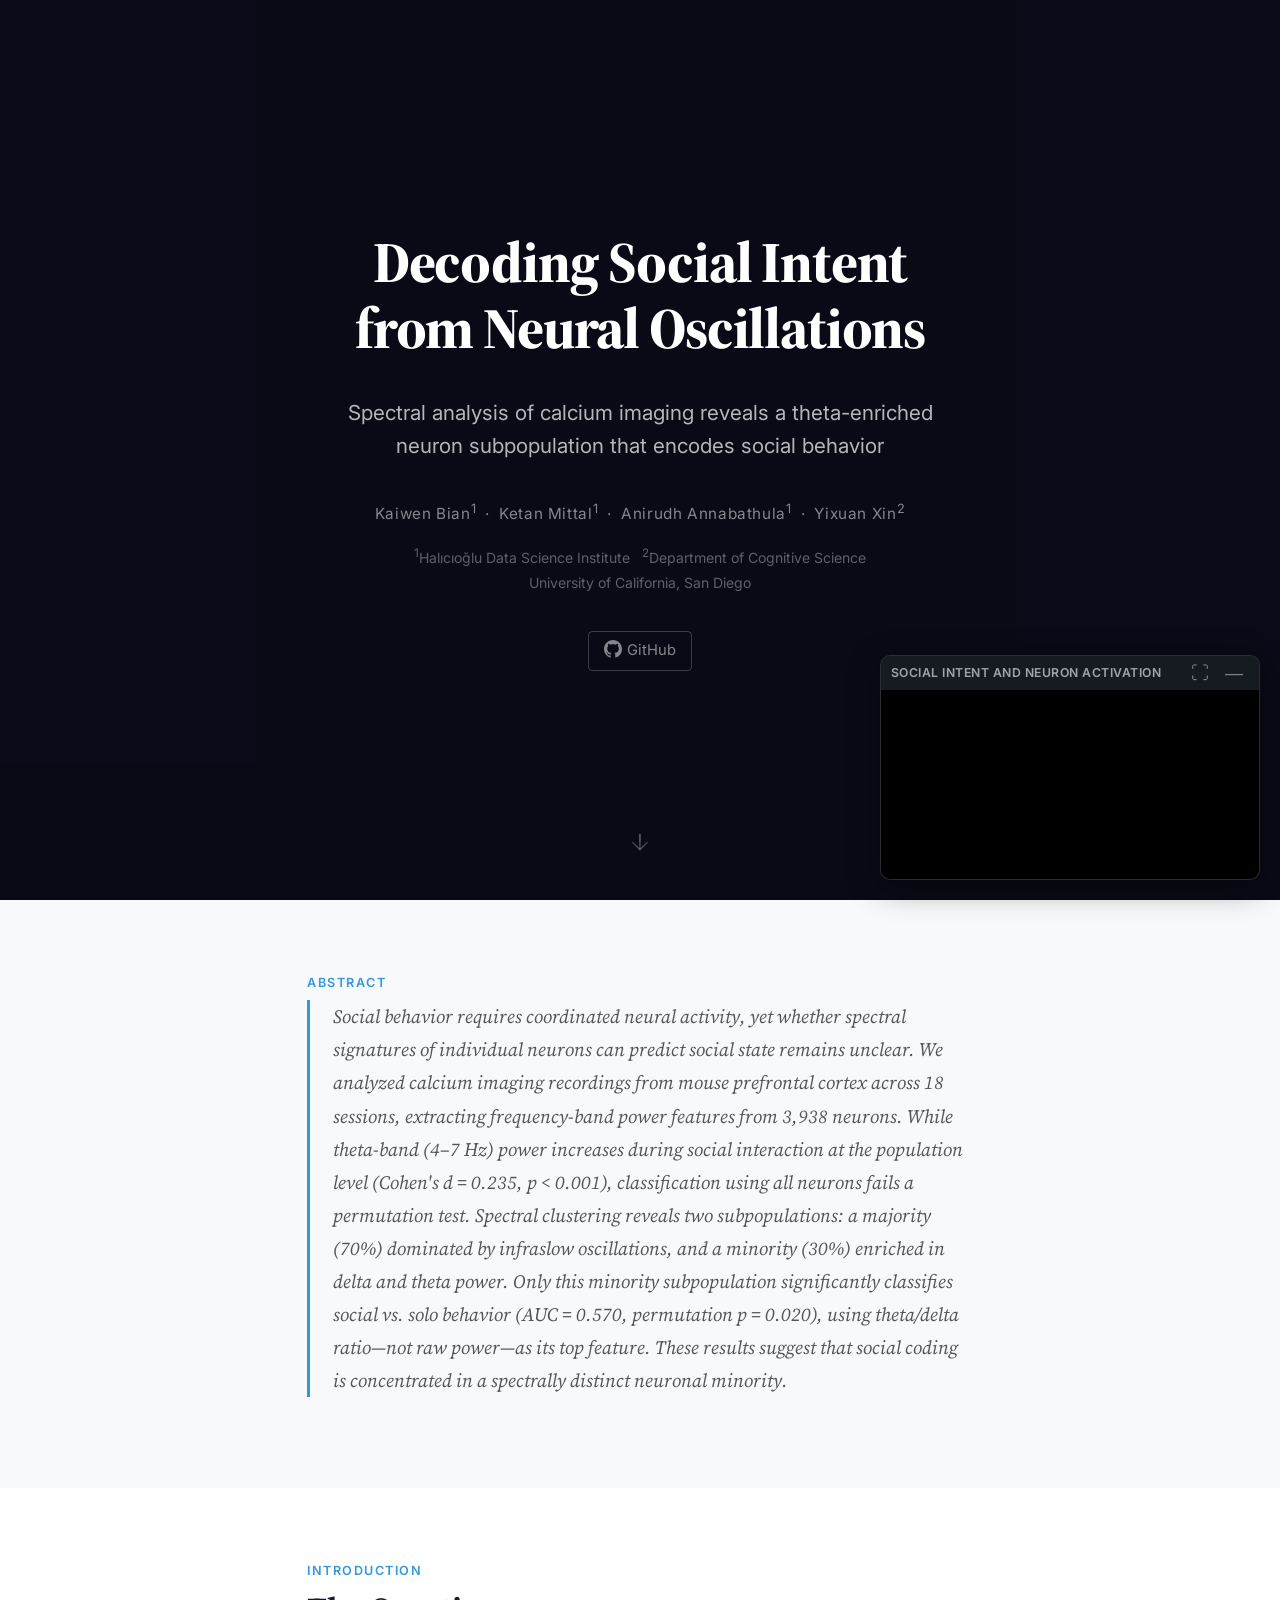
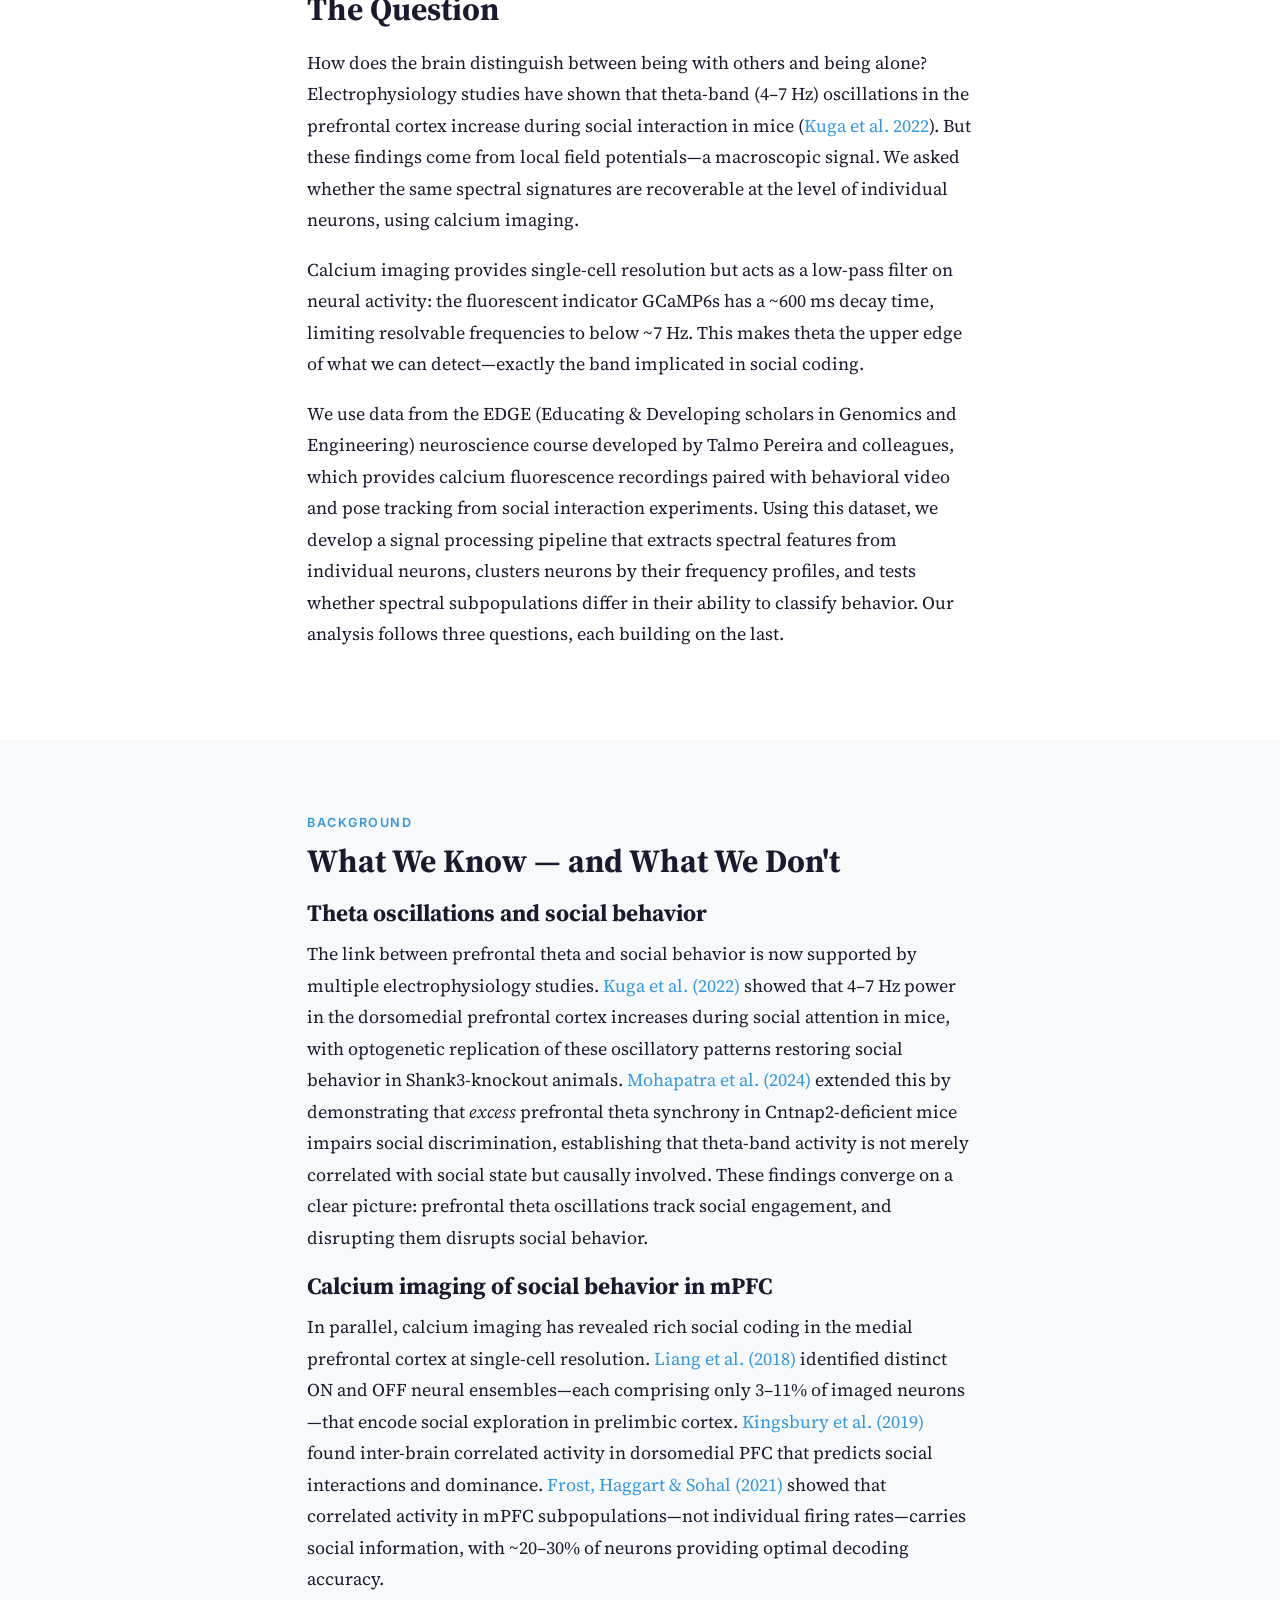
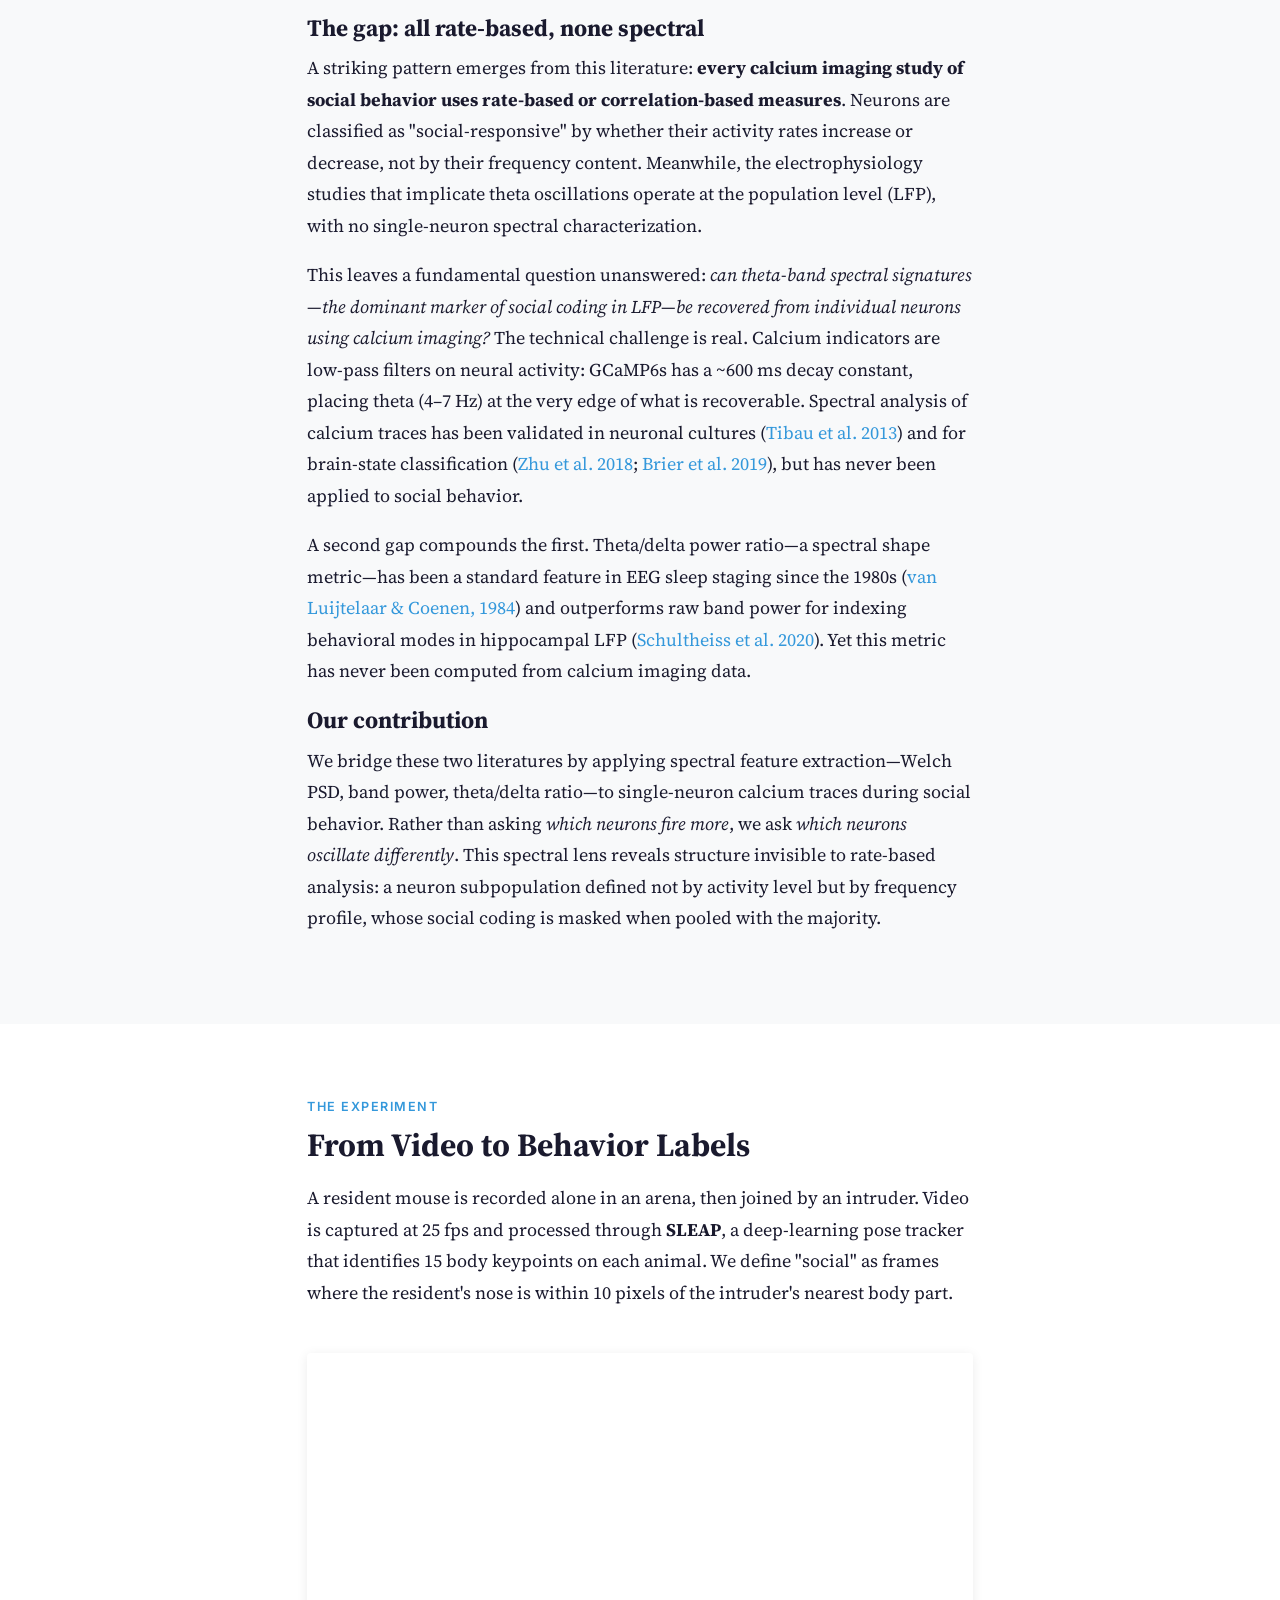
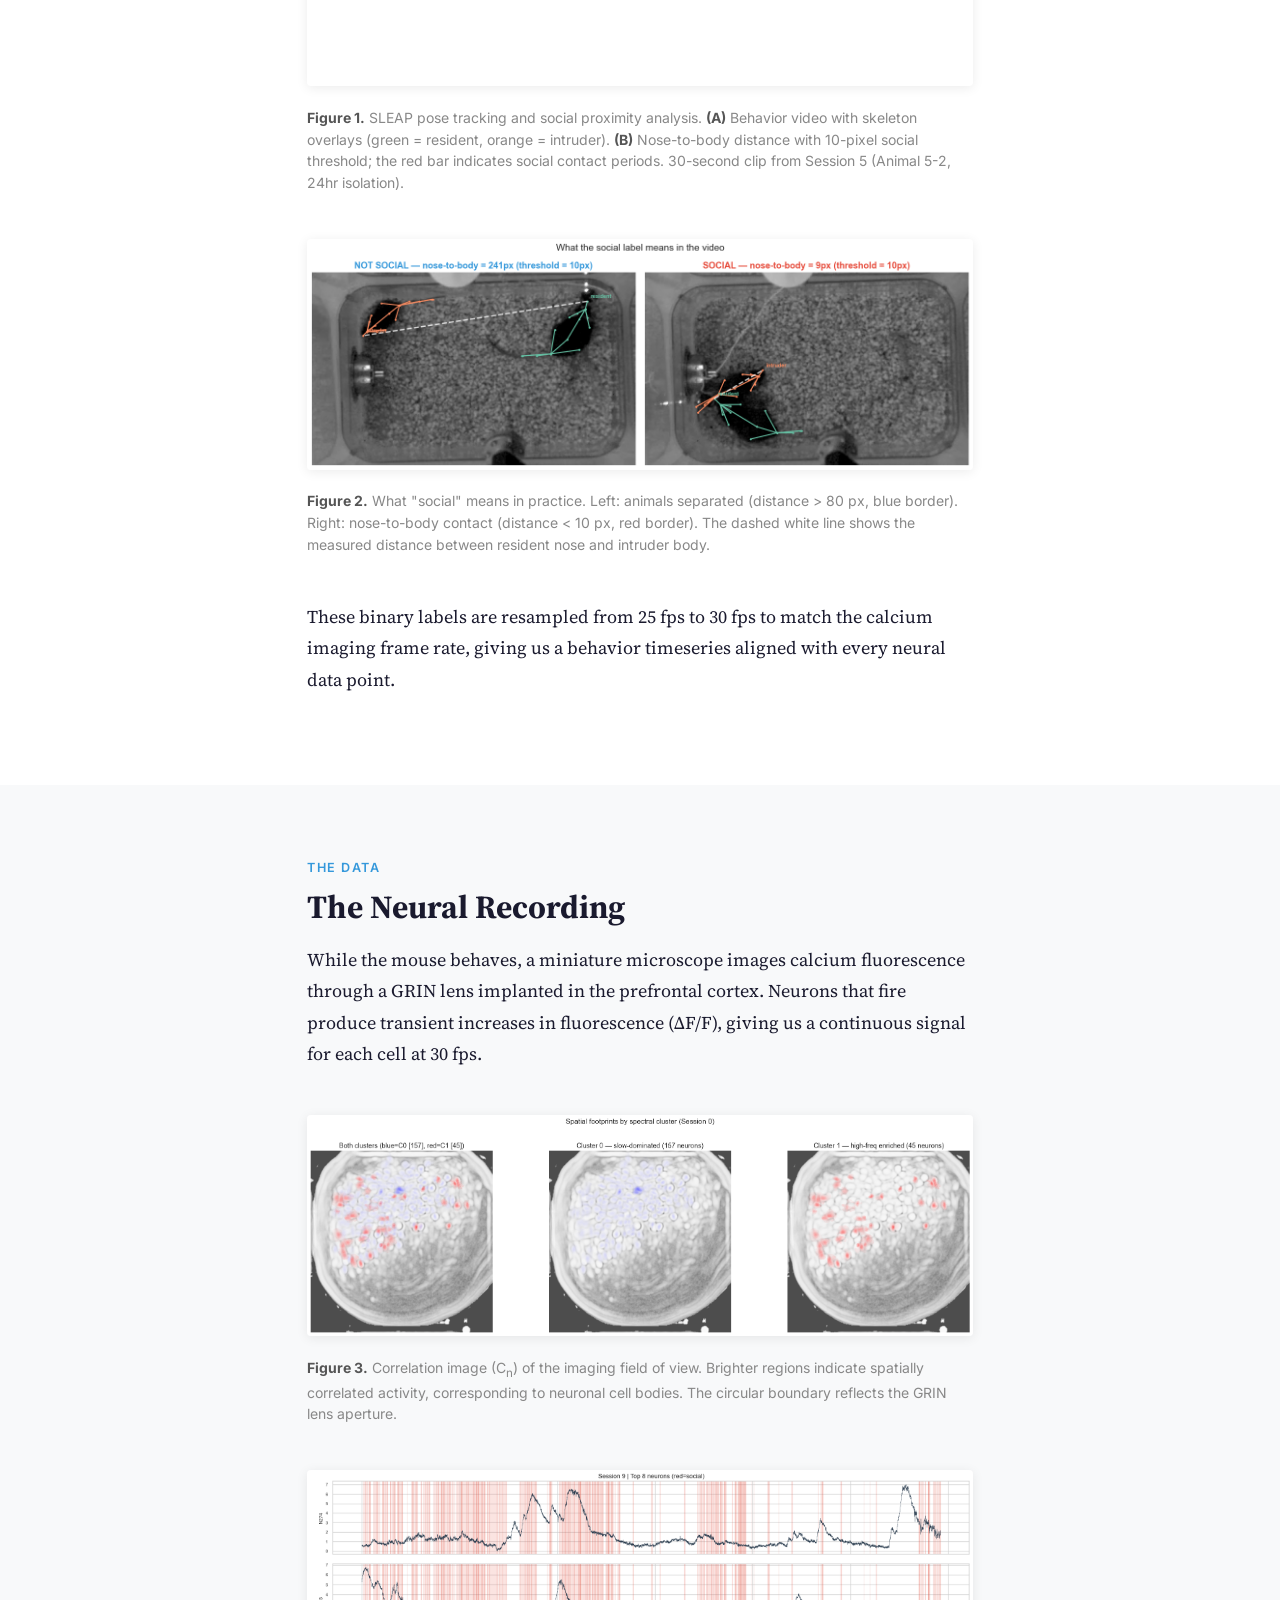
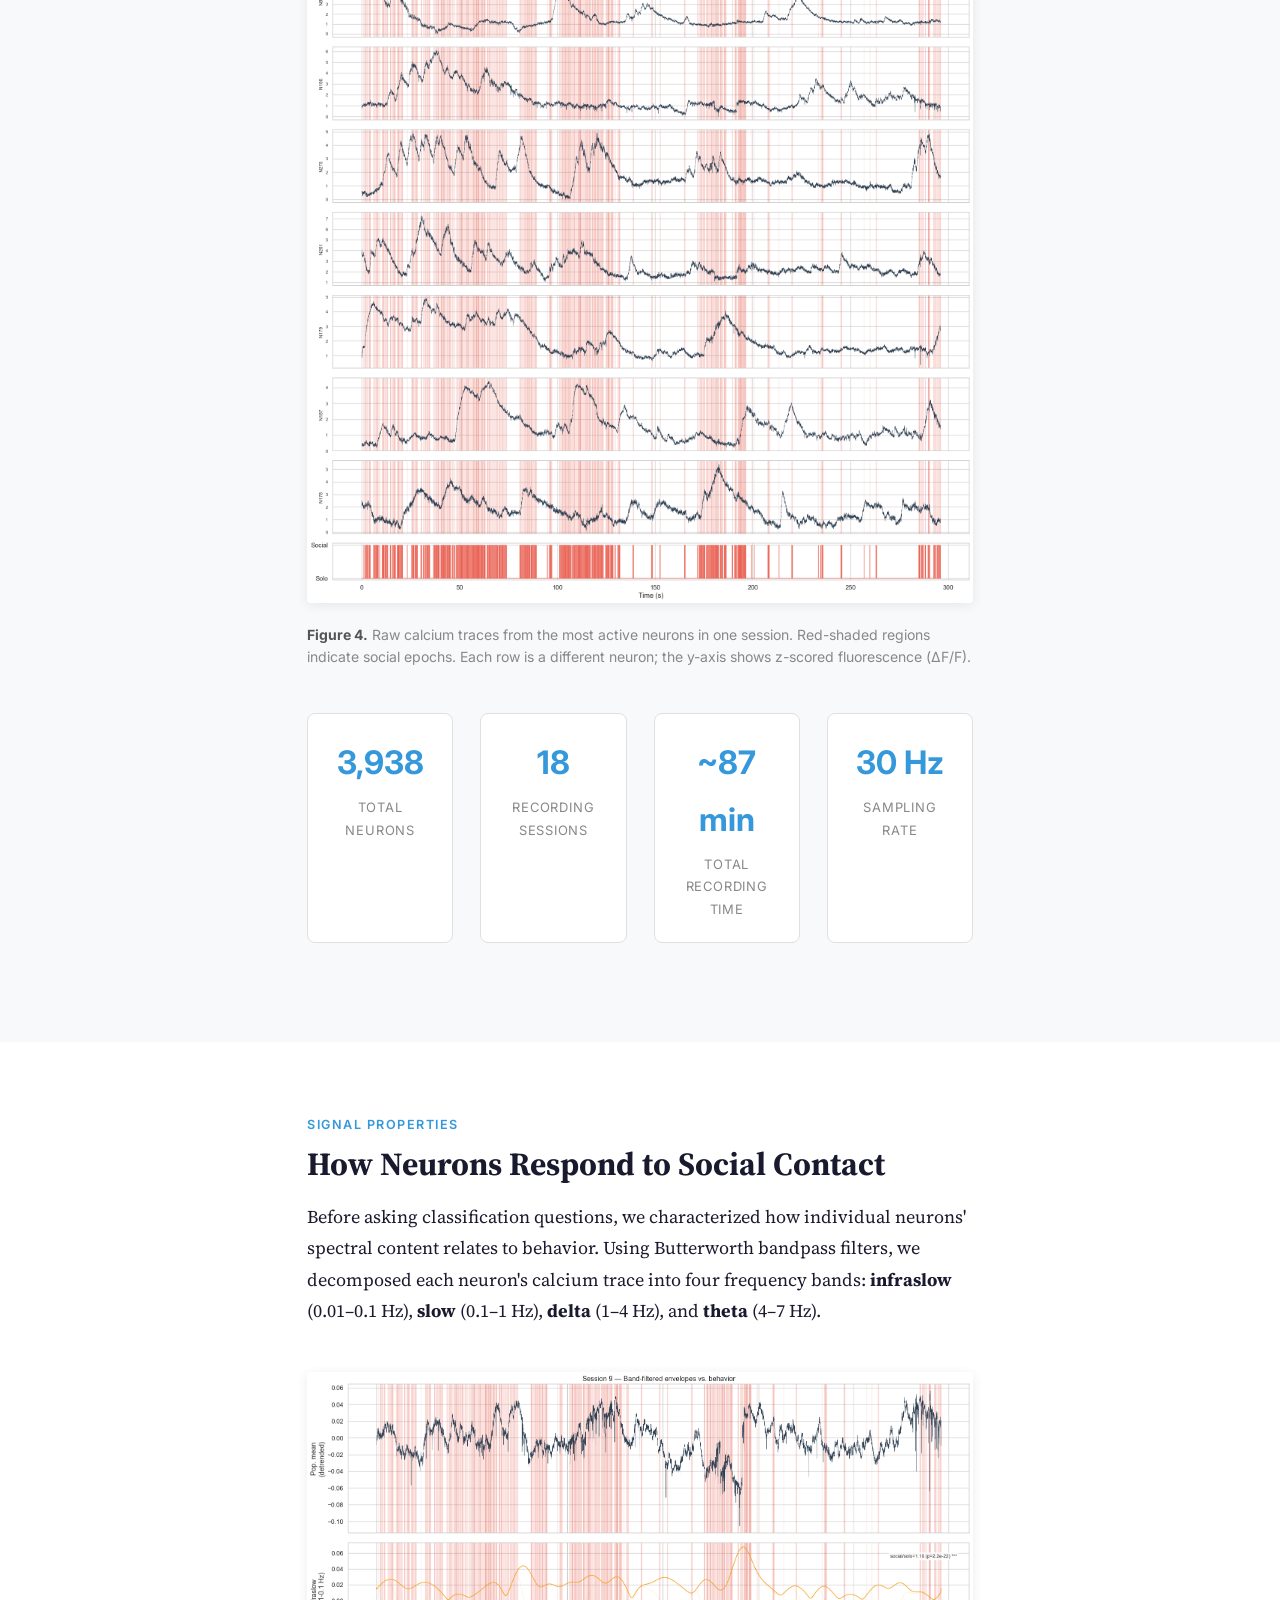
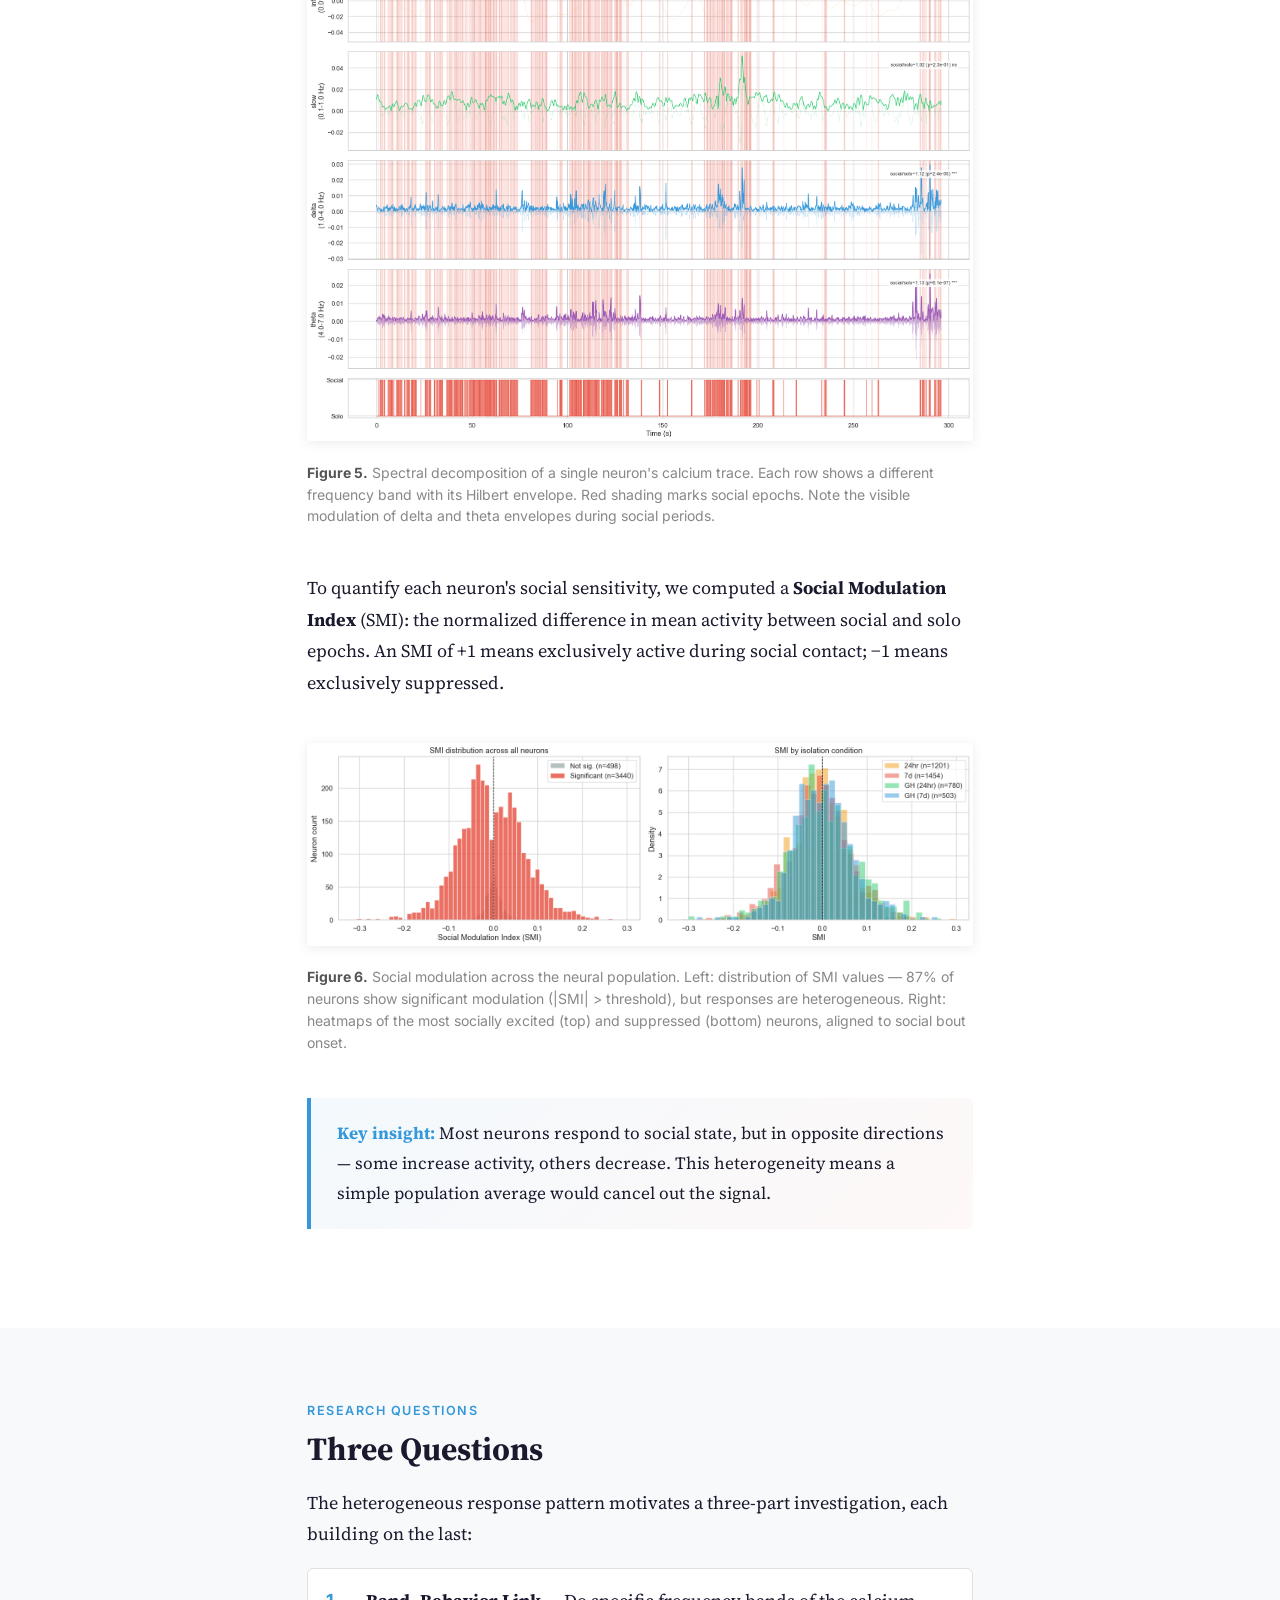
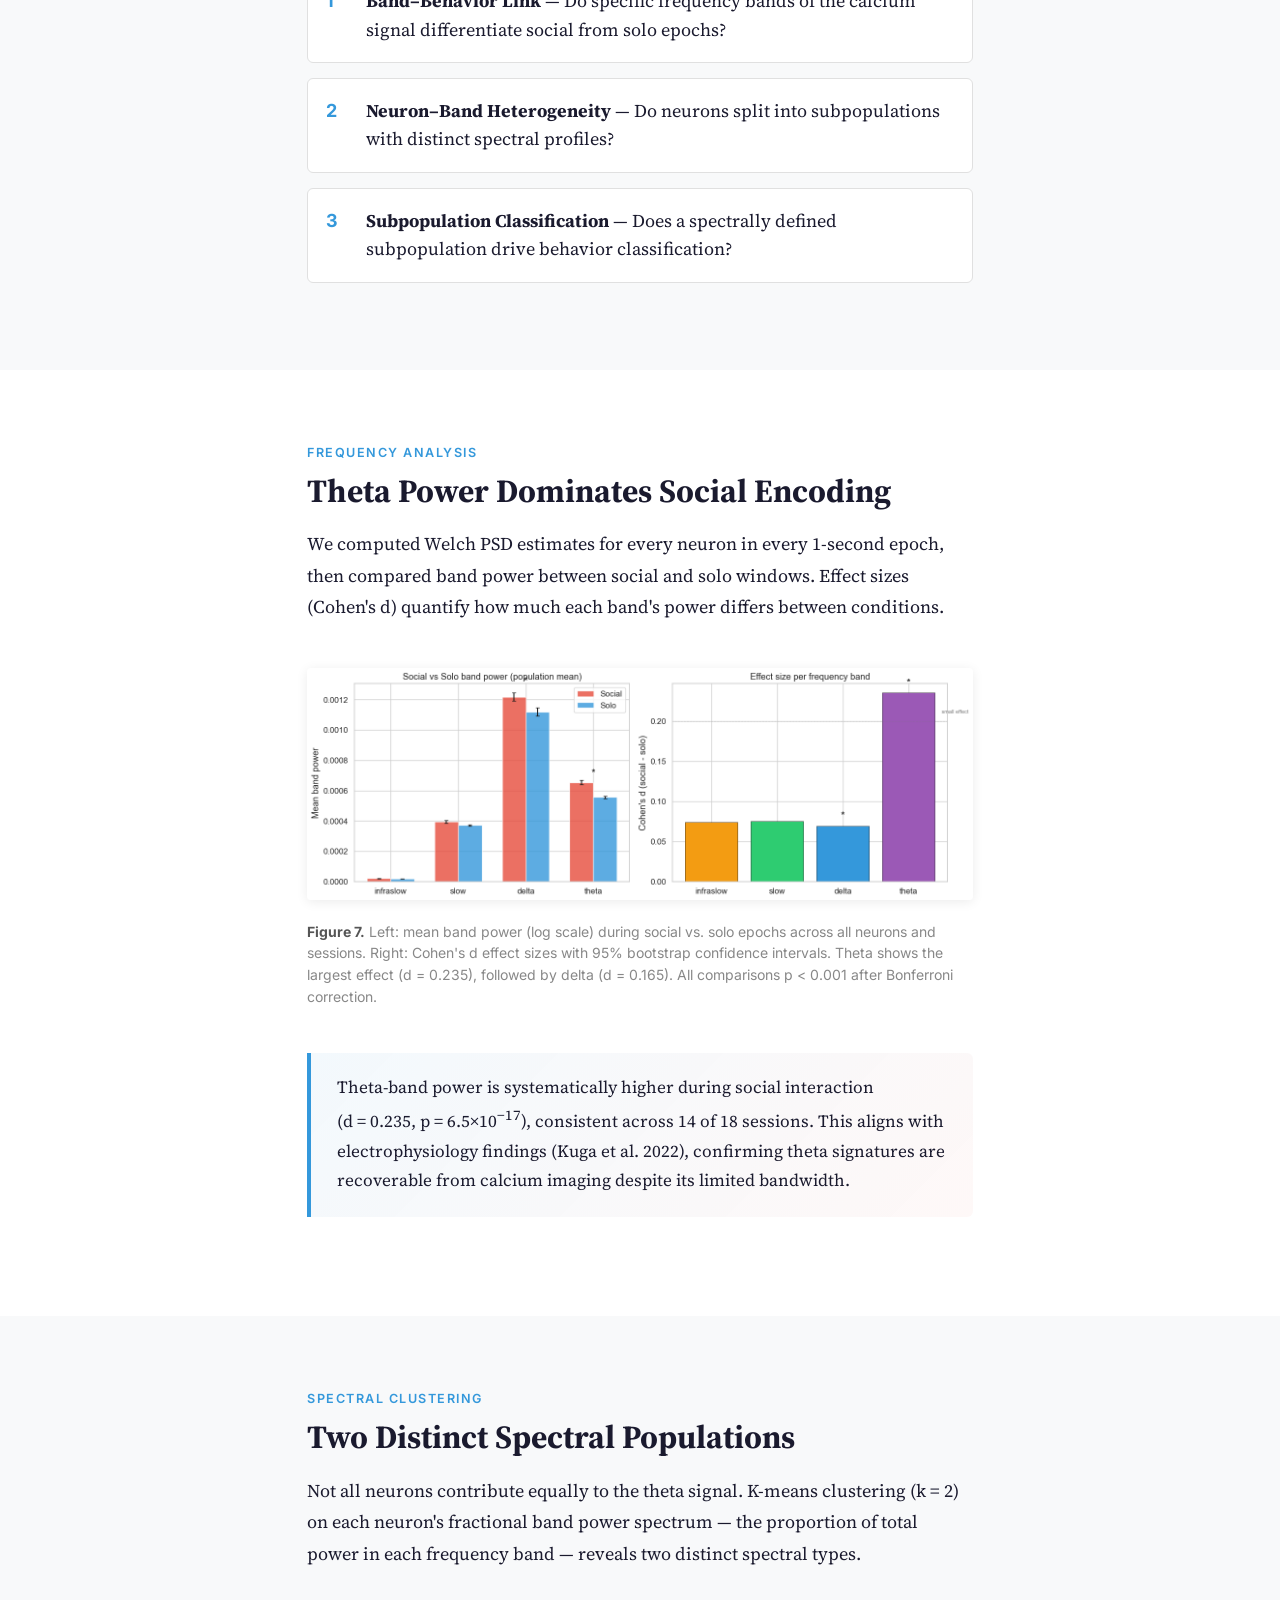
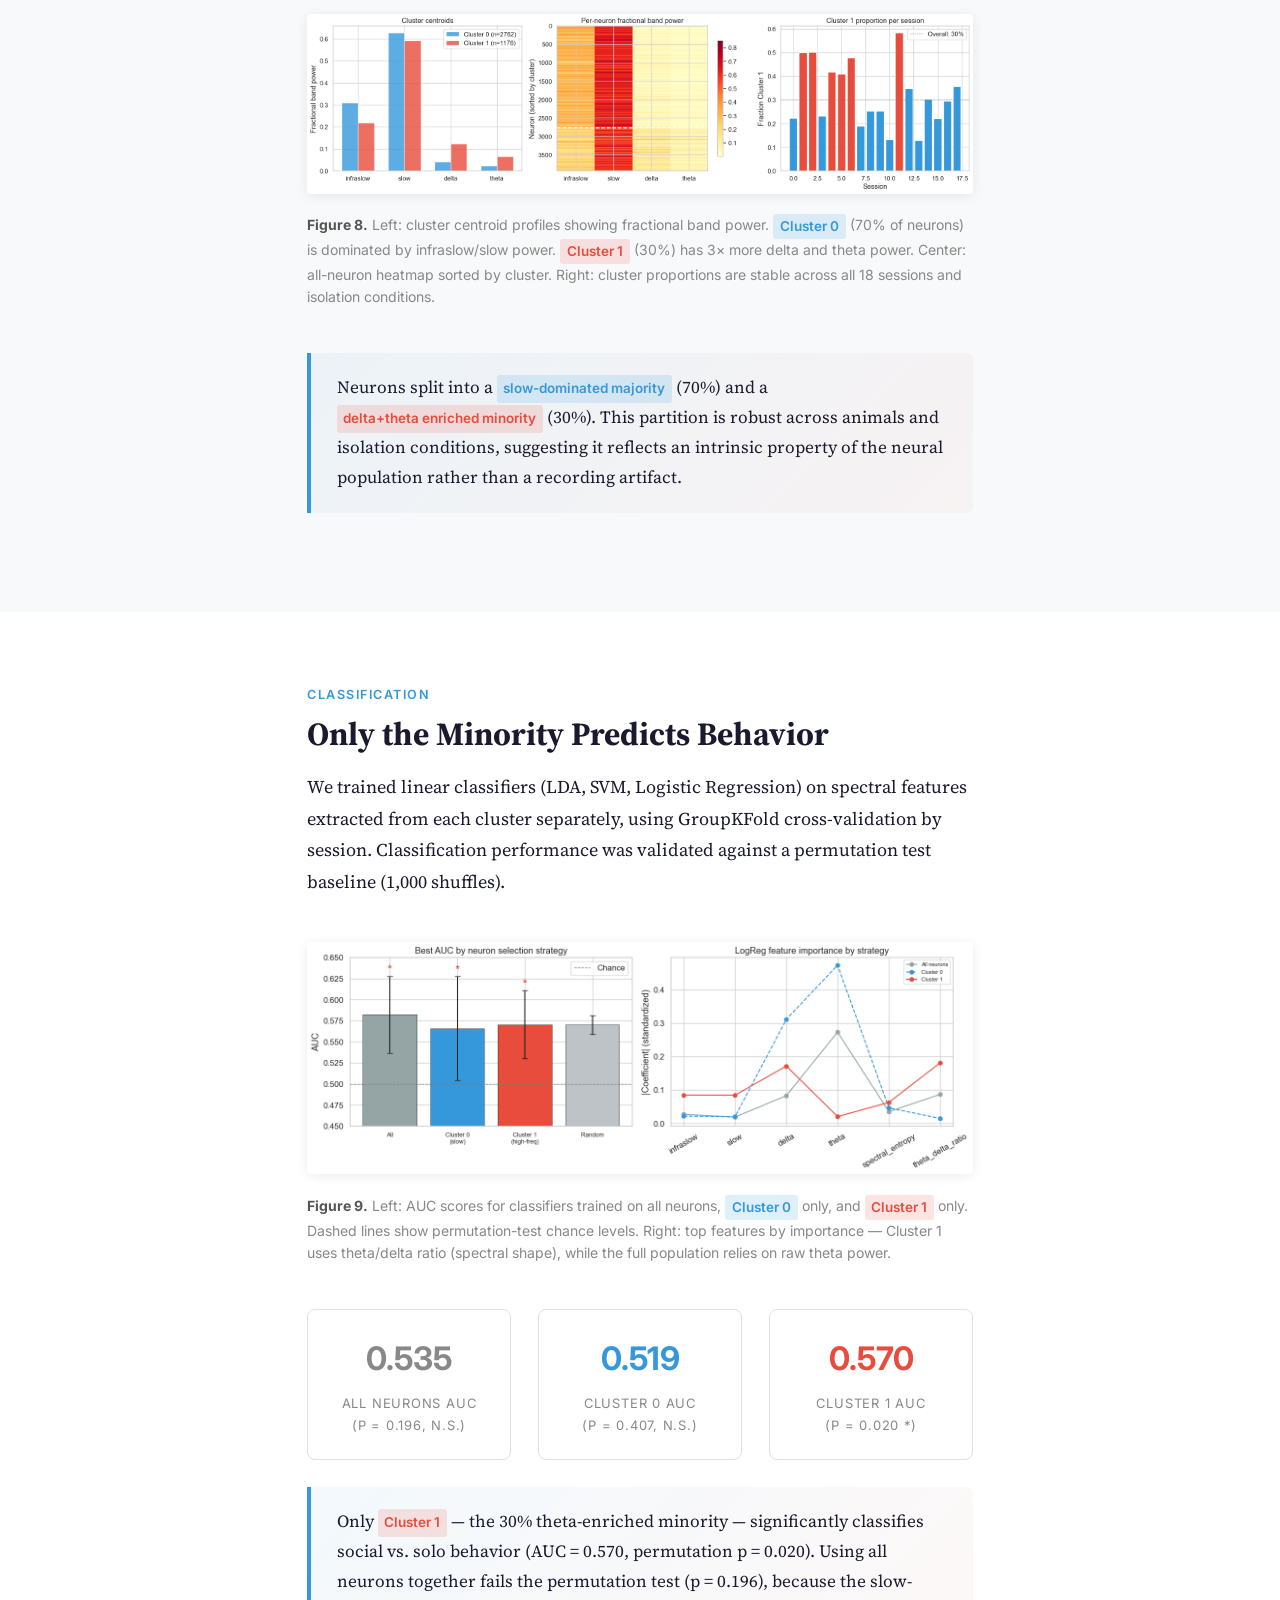
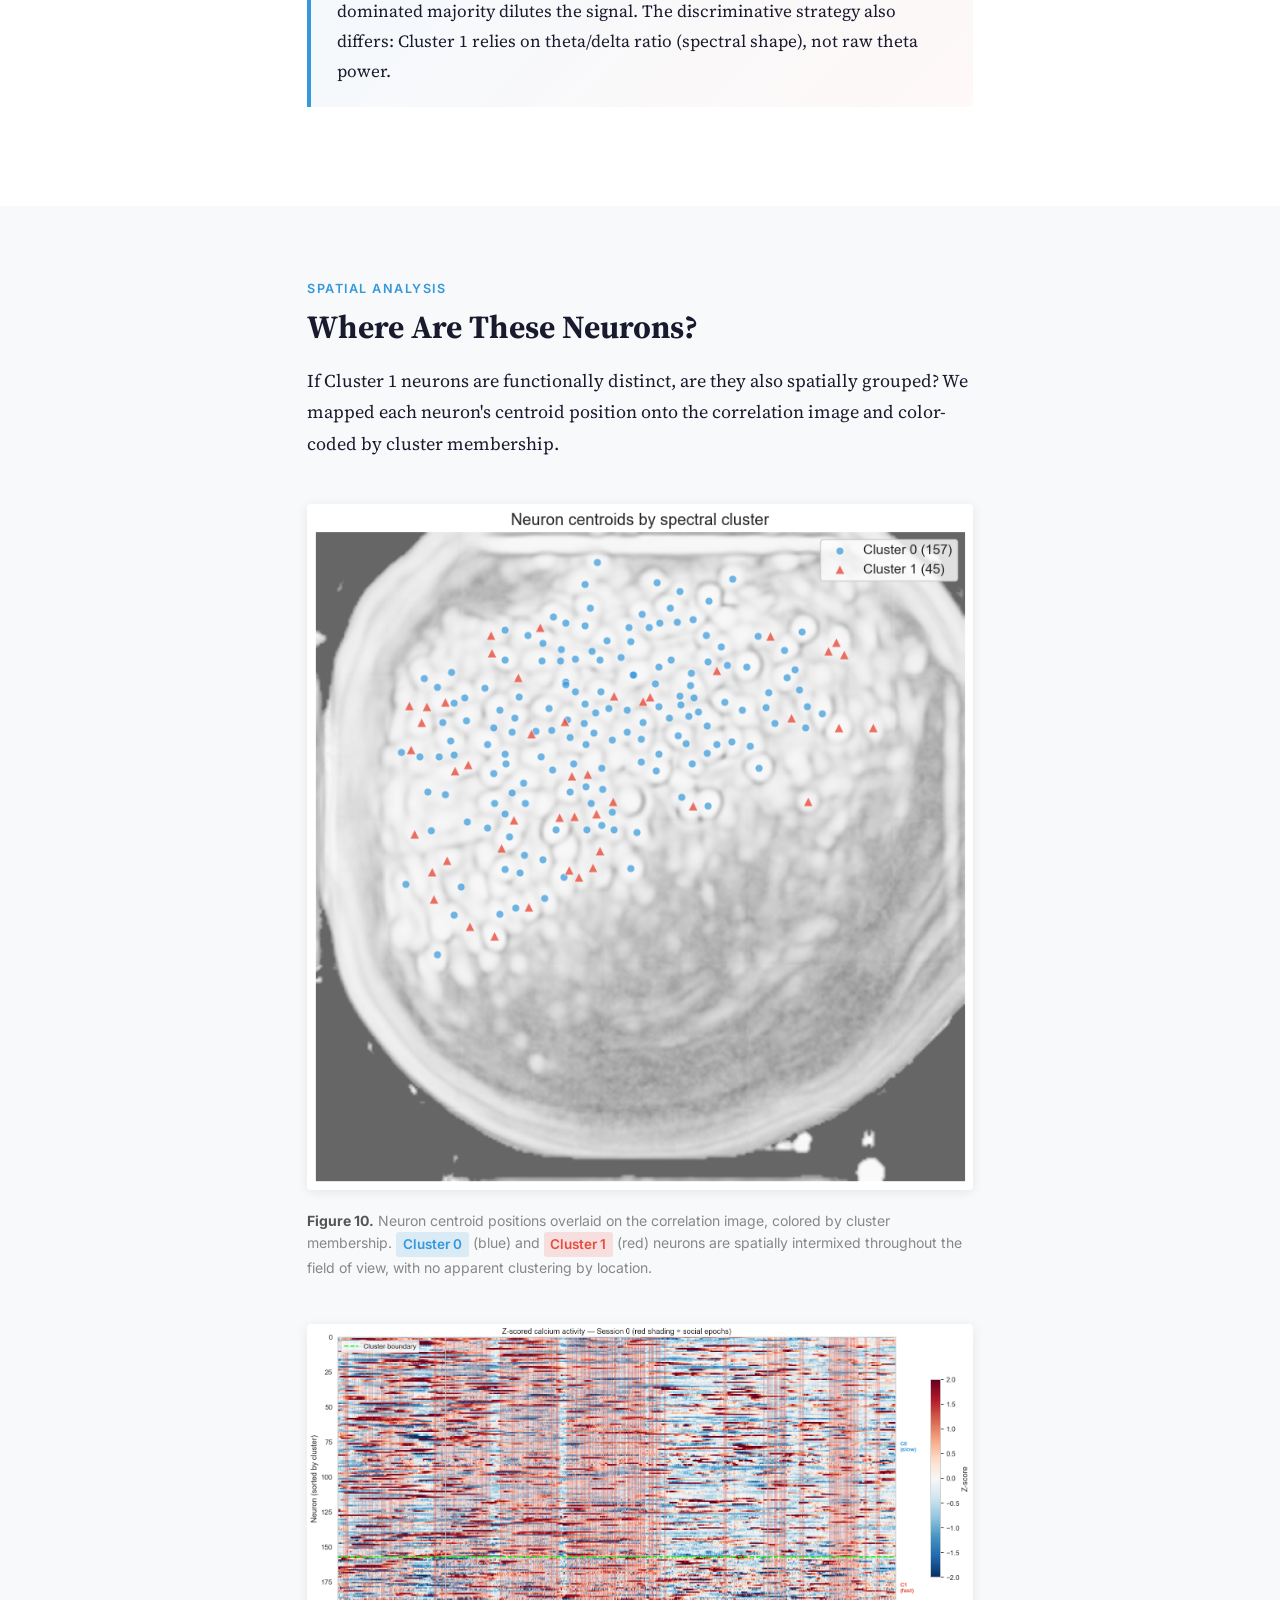
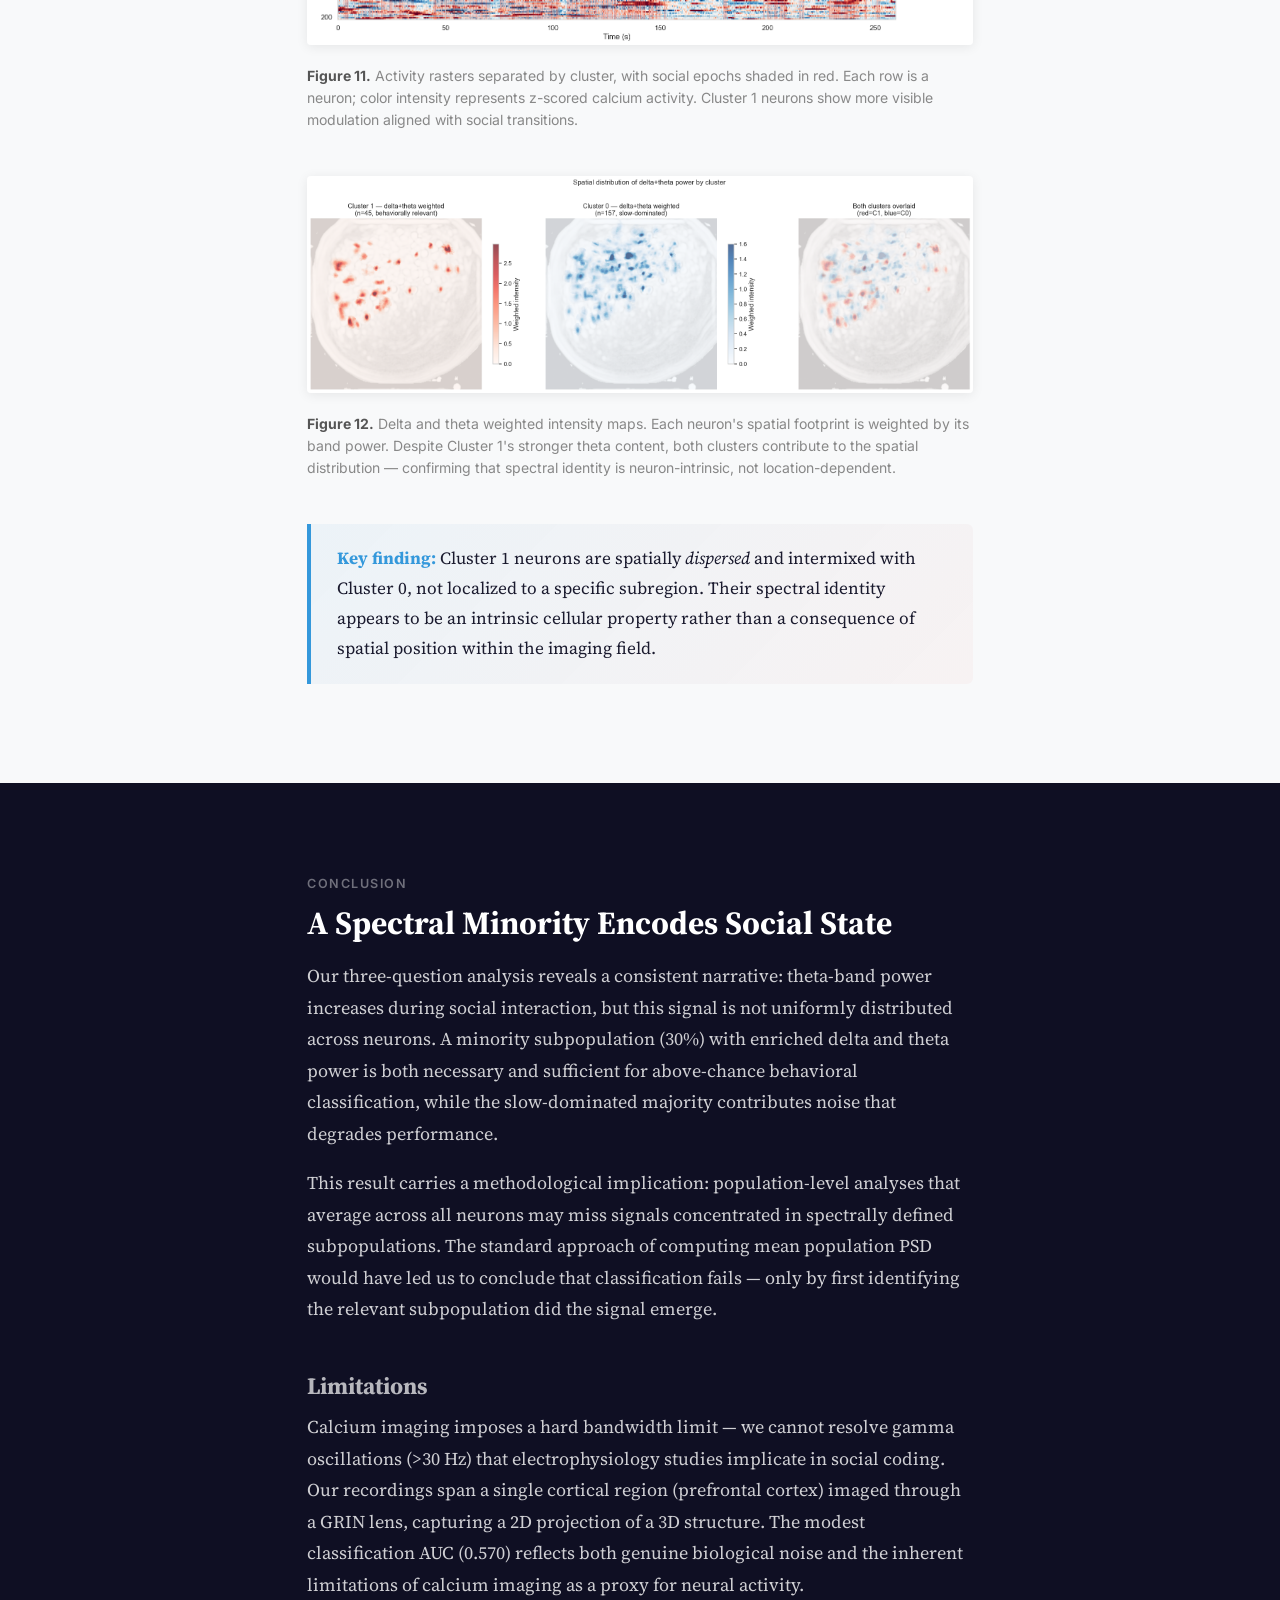
==== commit 226903d1: "title screen" ====
--- a/docs/index.html
+++ b/docs/index.html
@@ -15,7 +15,29 @@
      Section 1: Hero
      ============================================================ -->
 <section class="hero">
-  <div>
+  <!-- 4×3 video grid background -->
+  <div class="hero-video-grid">
+    <video src="hero/social_behavior.mp4" autoplay loop muted playsinline></video>
+    <video src="hero/social_cluster0.mp4" autoplay loop muted playsinline></video>
+    <video src="hero/social_cluster1.mp4" autoplay loop muted playsinline></video>
+    <video src="hero/social_combined.mp4" autoplay loop muted playsinline></video>
+
+    <video src="hero/solo_behavior.mp4" autoplay loop muted playsinline></video>
+    <video src="hero/solo_cluster0.mp4" autoplay loop muted playsinline></video>
+    <video src="hero/solo_cluster1.mp4" autoplay loop muted playsinline></video>
+    <video src="hero/solo_combined.mp4" autoplay loop muted playsinline></video>
+
+    <video src="hero/transition_behavior.mp4" autoplay loop muted playsinline></video>
+    <video src="hero/transition_cluster0.mp4" autoplay loop muted playsinline></video>
+    <video src="hero/transition_cluster1.mp4" autoplay loop muted playsinline></video>
+    <video src="hero/transition_combined.mp4" autoplay loop muted playsinline></video>
+  </div>
+
+  <!-- Dark overlay for text readability -->
+  <div class="hero-overlay"></div>
+
+  <!-- Title content -->
+  <div class="hero-content">
     <h1>Decoding Social Intent<br>from Neural Oscillations</h1>
     <p class="subtitle">Spectral analysis of calcium imaging reveals a theta-enriched neuron subpopulation that encodes social behavior</p>
     <p class="authors">
@@ -27,6 +49,7 @@
     <p class="institution"><sup>1</sup>Halıcıoğlu Data Science Institute &nbsp; <sup>2</sup>Department of Cognitive Science<br>University of California, San Diego</p>
     <a class="github-link" href="https://github.com/KevinBian107/neural_signal" target="_blank" rel="noopener"><svg height="18" width="18" viewBox="0 0 16 16" fill="currentColor" style="vertical-align: -3px; margin-right: 0.4em;"><path d="M8 0C3.58 0 0 3.58 0 8c0 3.54 2.29 6.53 5.47 7.59.4.07.55-.17.55-.38 0-.19-.01-.82-.01-1.49-2.01.37-2.53-.49-2.69-.94-.09-.23-.48-.94-.82-1.13-.28-.15-.68-.52-.01-.53.63-.01 1.08.58 1.23.82.72 1.21 1.87.87 2.33.66.07-.52.28-.87.51-1.07-1.78-.2-3.64-.89-3.64-3.95 0-.87.31-1.59.82-2.15-.08-.2-.36-1.02.08-2.12 0 0 .67-.21 2.2.82.64-.18 1.32-.27 2-.27s1.36.09 2 .27c1.53-1.04 2.2-.82 2.2-.82.44 1.1.16 1.92.08 2.12.51.56.82 1.27.82 2.15 0 3.07-1.87 3.75-3.65 3.95.29.25.54.73.54 1.48 0 1.07-.01 1.93-.01 2.2 0 .21.15.46.55.38A8.01 8.01 0 0016 8c0-4.42-3.58-8-8-8z"/></svg>GitHub</a>
   </div>
+
   <div class="scroll-indicator" aria-hidden="true">&#8595;</div>
 </section>
 
--- a/docs/css/style.css
+++ b/docs/css/style.css
@@ -88,15 +88,55 @@
 
 /* --- Hero --- */
 .hero {
-  min-height: 100vh;
+  height: 100vh;
   display: flex;
   align-items: center;
   justify-content: center;
   text-align: center;
-  background: var(--hero-bg);
+  background: #000;
   color: #fff;
   position: relative;
   padding: 2rem;
+  overflow: hidden;
+}
+
+/* --- Hero Video Grid (4×3 background) --- */
+.hero-video-grid {
+  position: absolute;
+  top: 0;
+  left: 0;
+  width: 100%;
+  height: 100%;
+  display: grid;
+  /* behavior is ~1.68:1 aspect, spatial clips are 1:1 */
+  grid-template-columns: 1.68fr 1fr 1fr 1fr;
+  grid-template-rows: repeat(3, 1fr);
+  gap: 1px;
+  z-index: 0;
+}
+
+.hero-video-grid video {
+  width: 100%;
+  height: 100%;
+  object-fit: cover;
+  display: block;
+}
+
+/* --- Hero Dark Overlay --- */
+.hero-overlay {
+  position: absolute;
+  top: 0;
+  left: 0;
+  width: 100%;
+  height: 100%;
+  background: rgba(15, 15, 35, 0.68);
+  z-index: 1;
+}
+
+/* --- Hero Text Content --- */
+.hero-content {
+  position: relative;
+  z-index: 2;
 }
 
 .hero h1 {
@@ -160,6 +200,7 @@
   animation: bounce 2s infinite;
   color: rgba(255, 255, 255, 0.3);
   font-size: 1.5rem;
+  z-index: 2;
 }
 
 @keyframes bounce {
@@ -410,7 +451,9 @@
 
   section { padding: 3rem 0; }
 
-  .hero { min-height: 80vh; }
+  .hero { min-height: 80vh; background: var(--hero-bg); }
+
+  .hero-video-grid { display: none; }
 
   .figure-wide { padding: 0 1rem; }
 
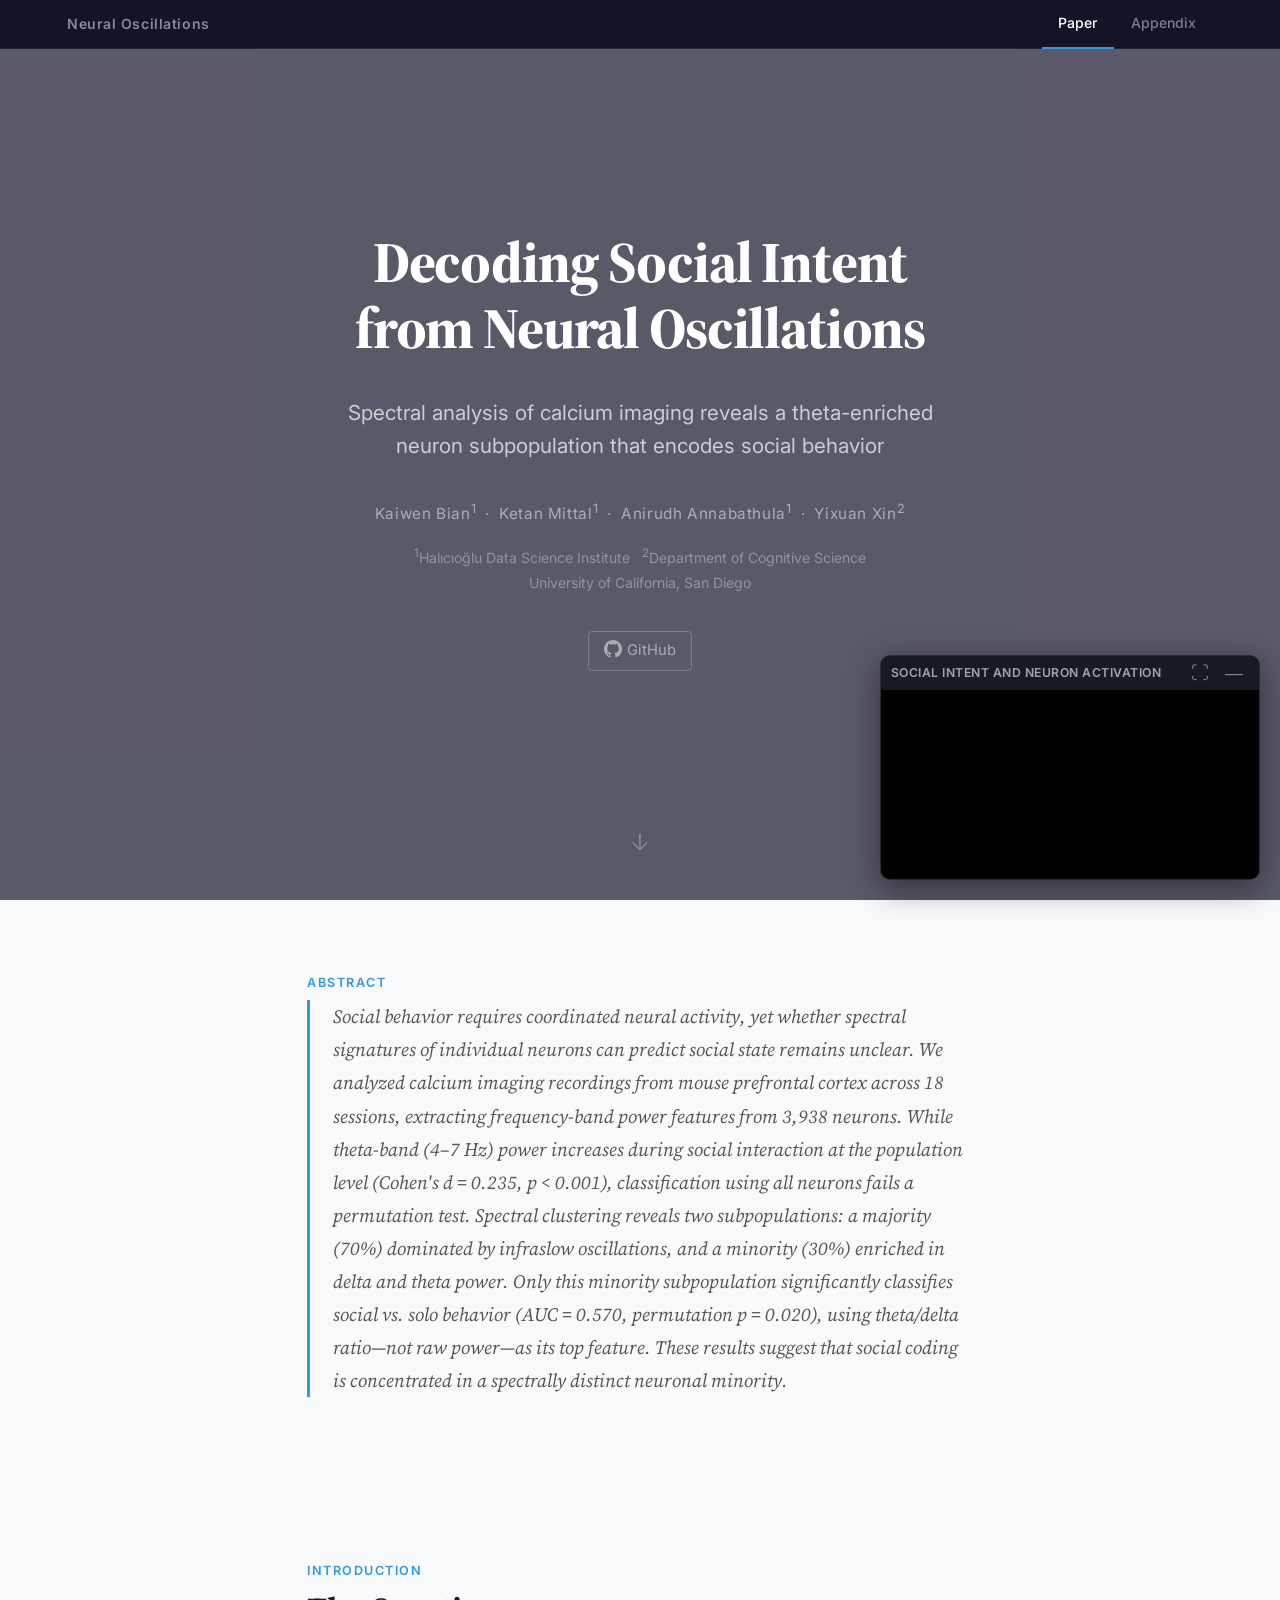
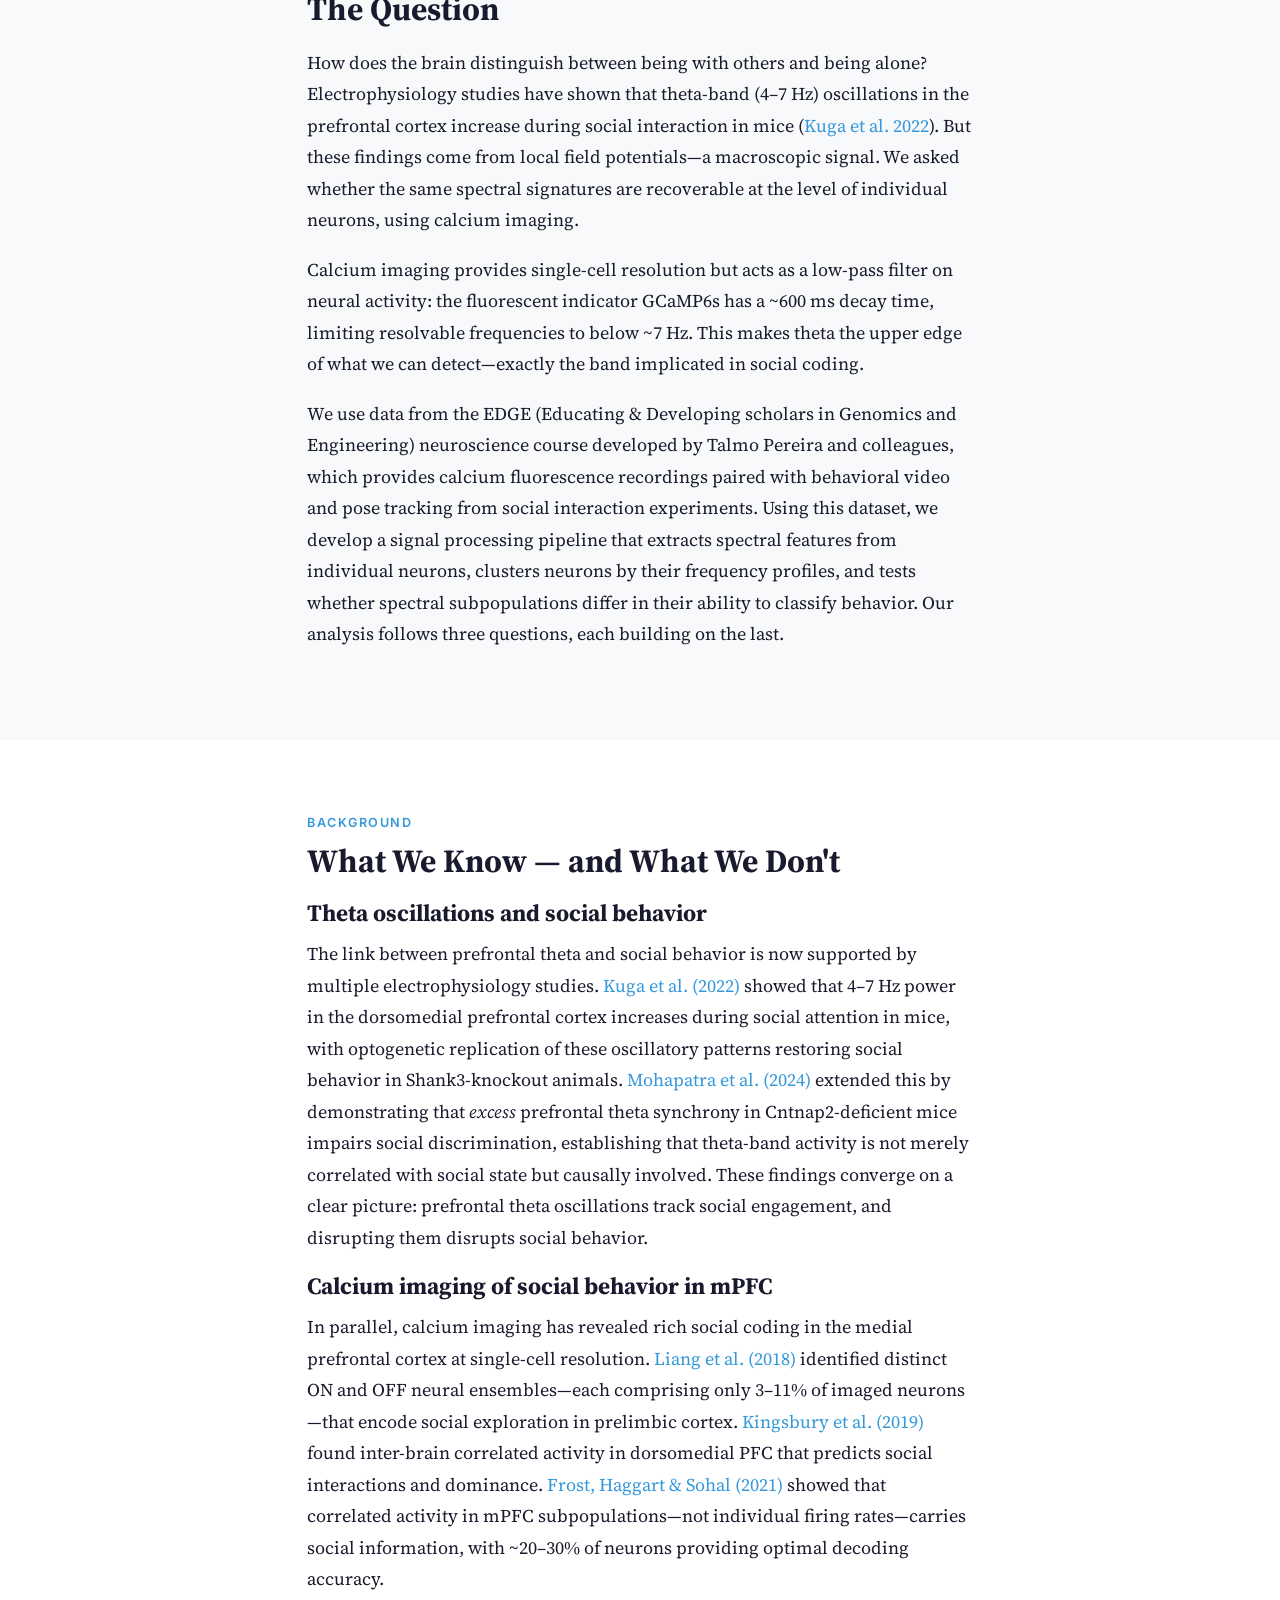
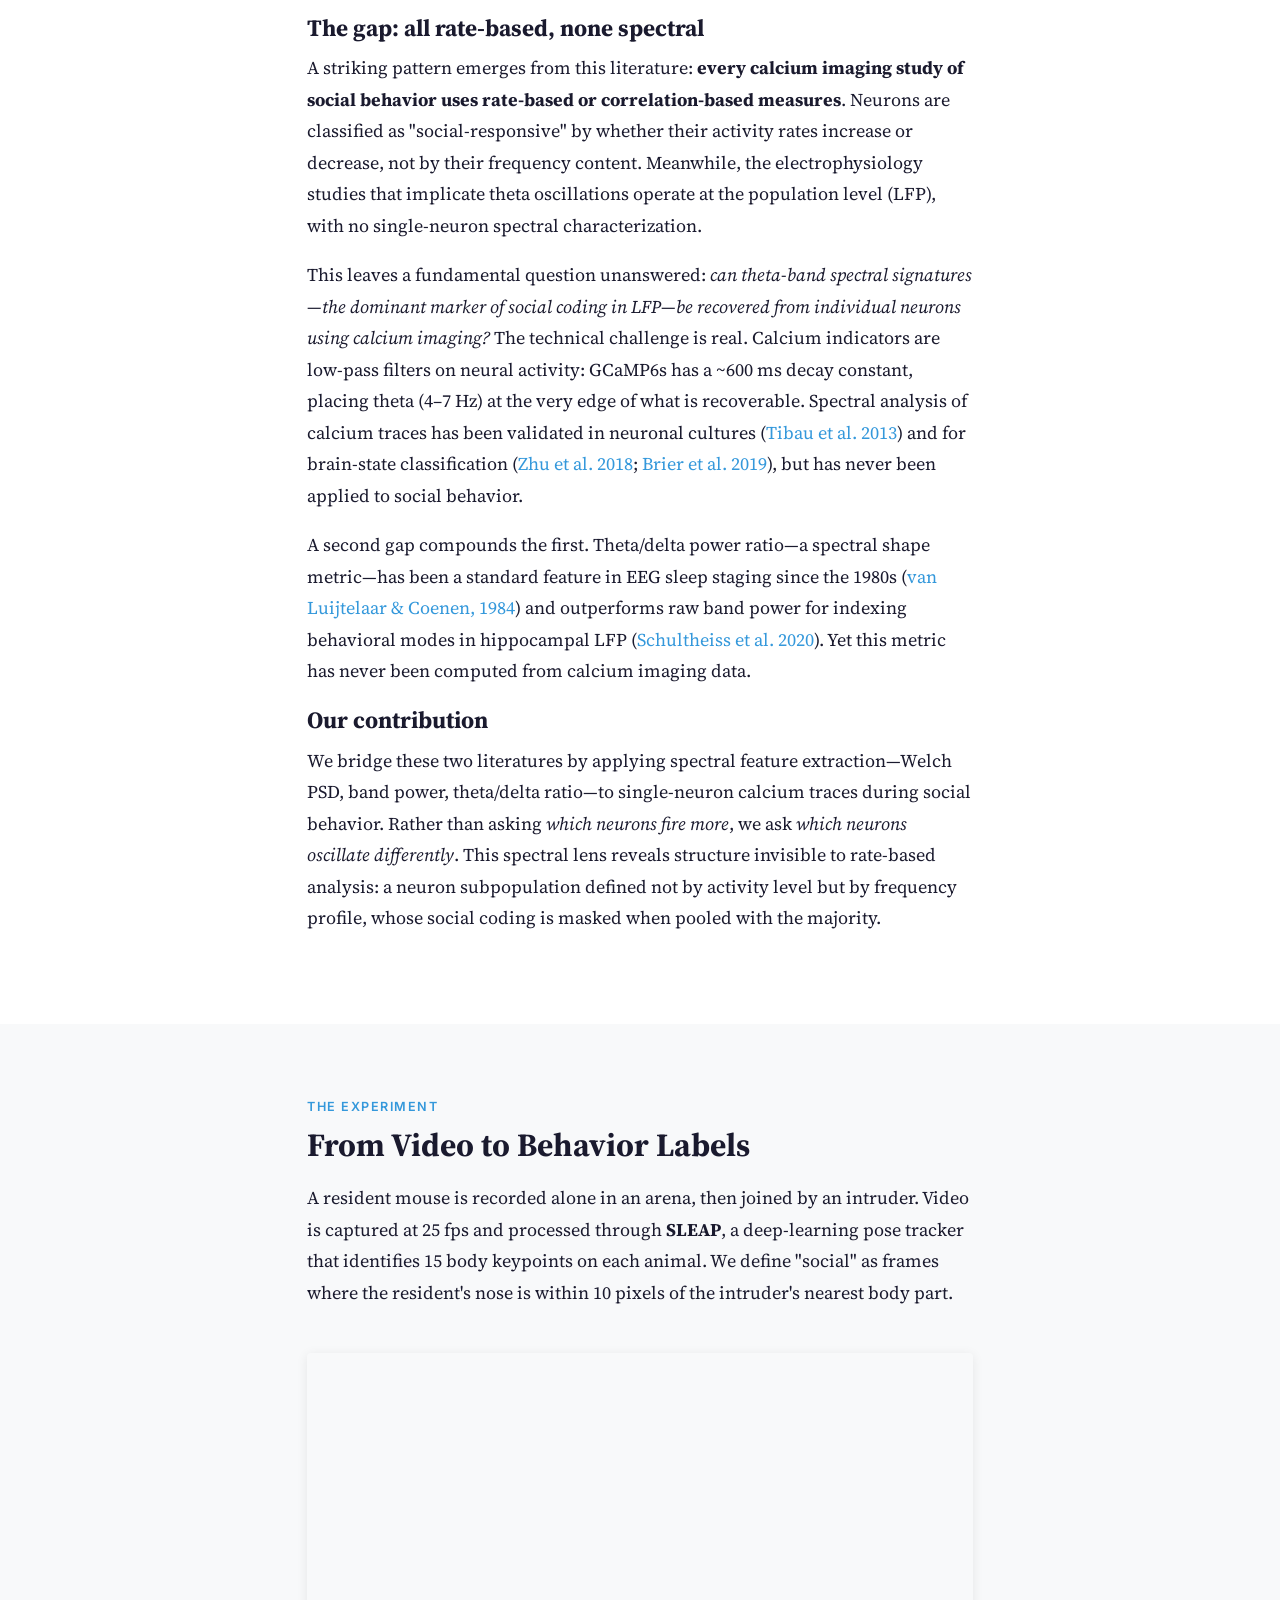
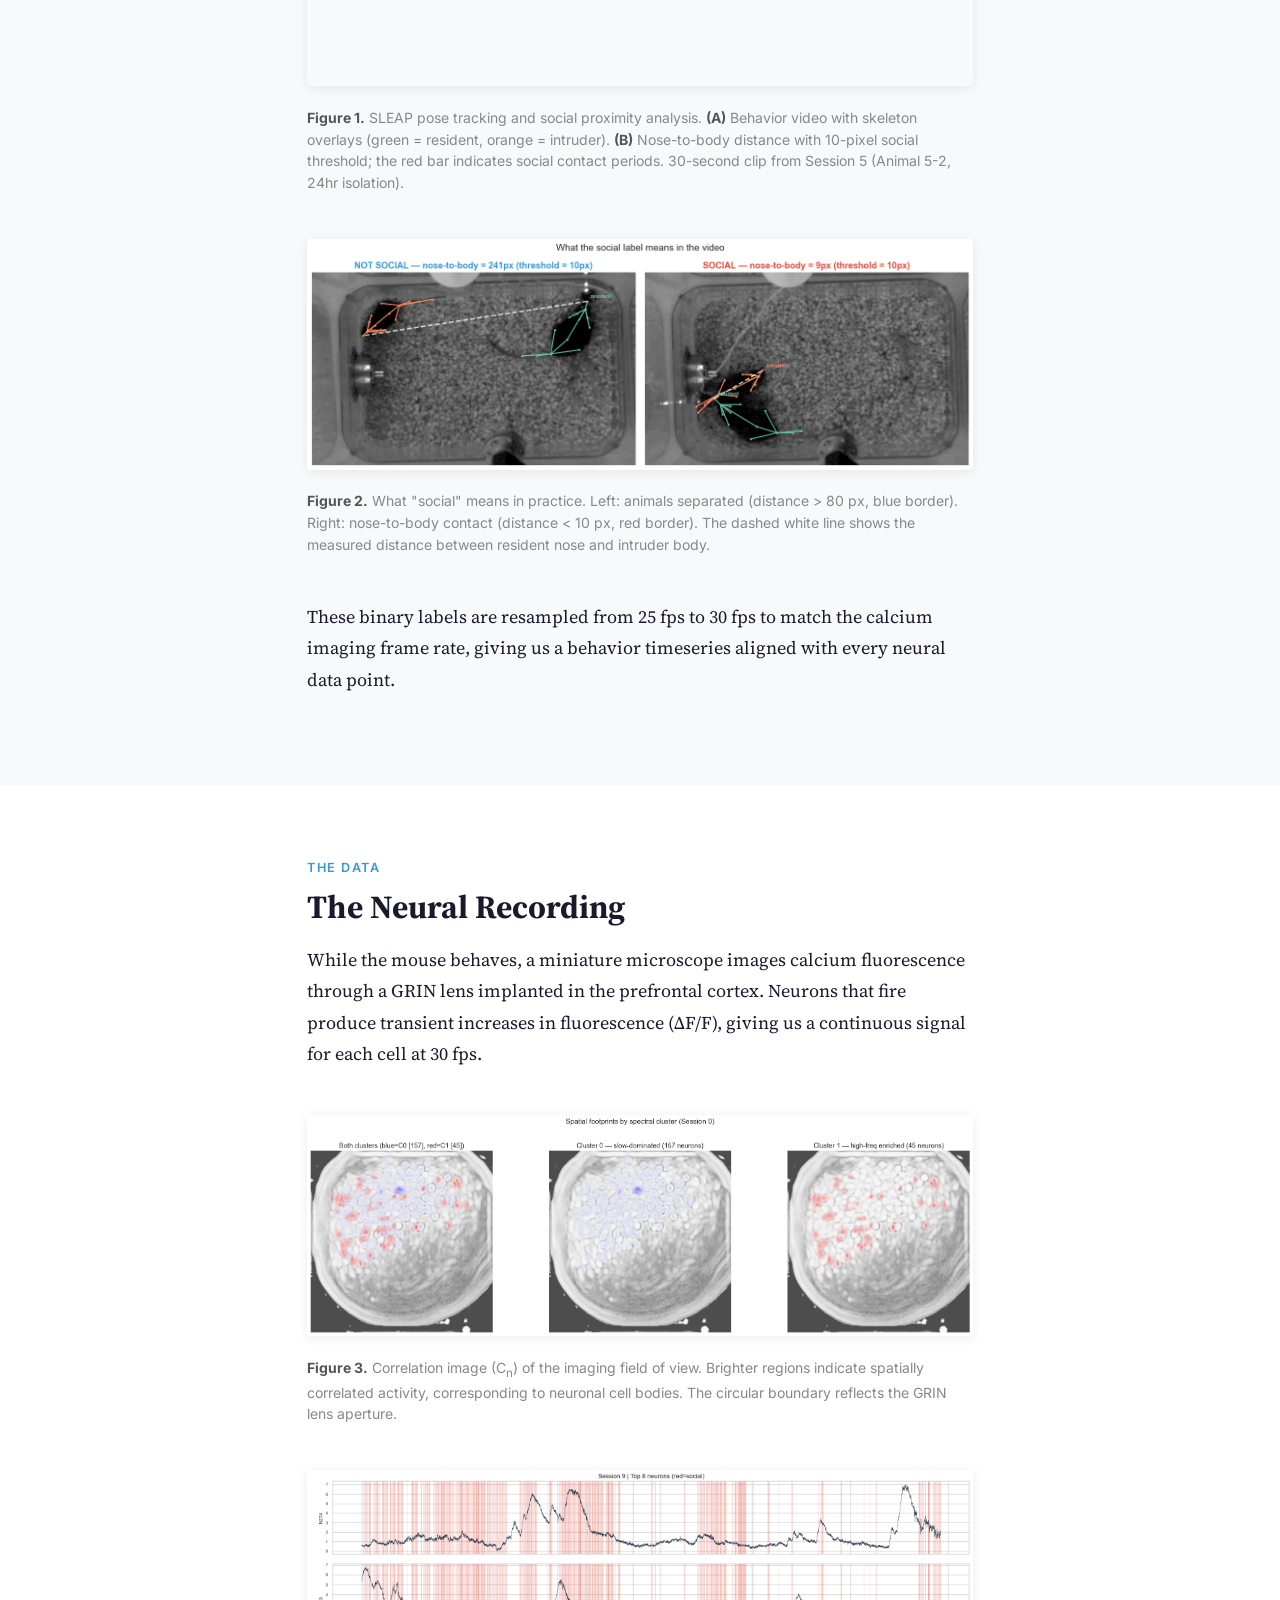
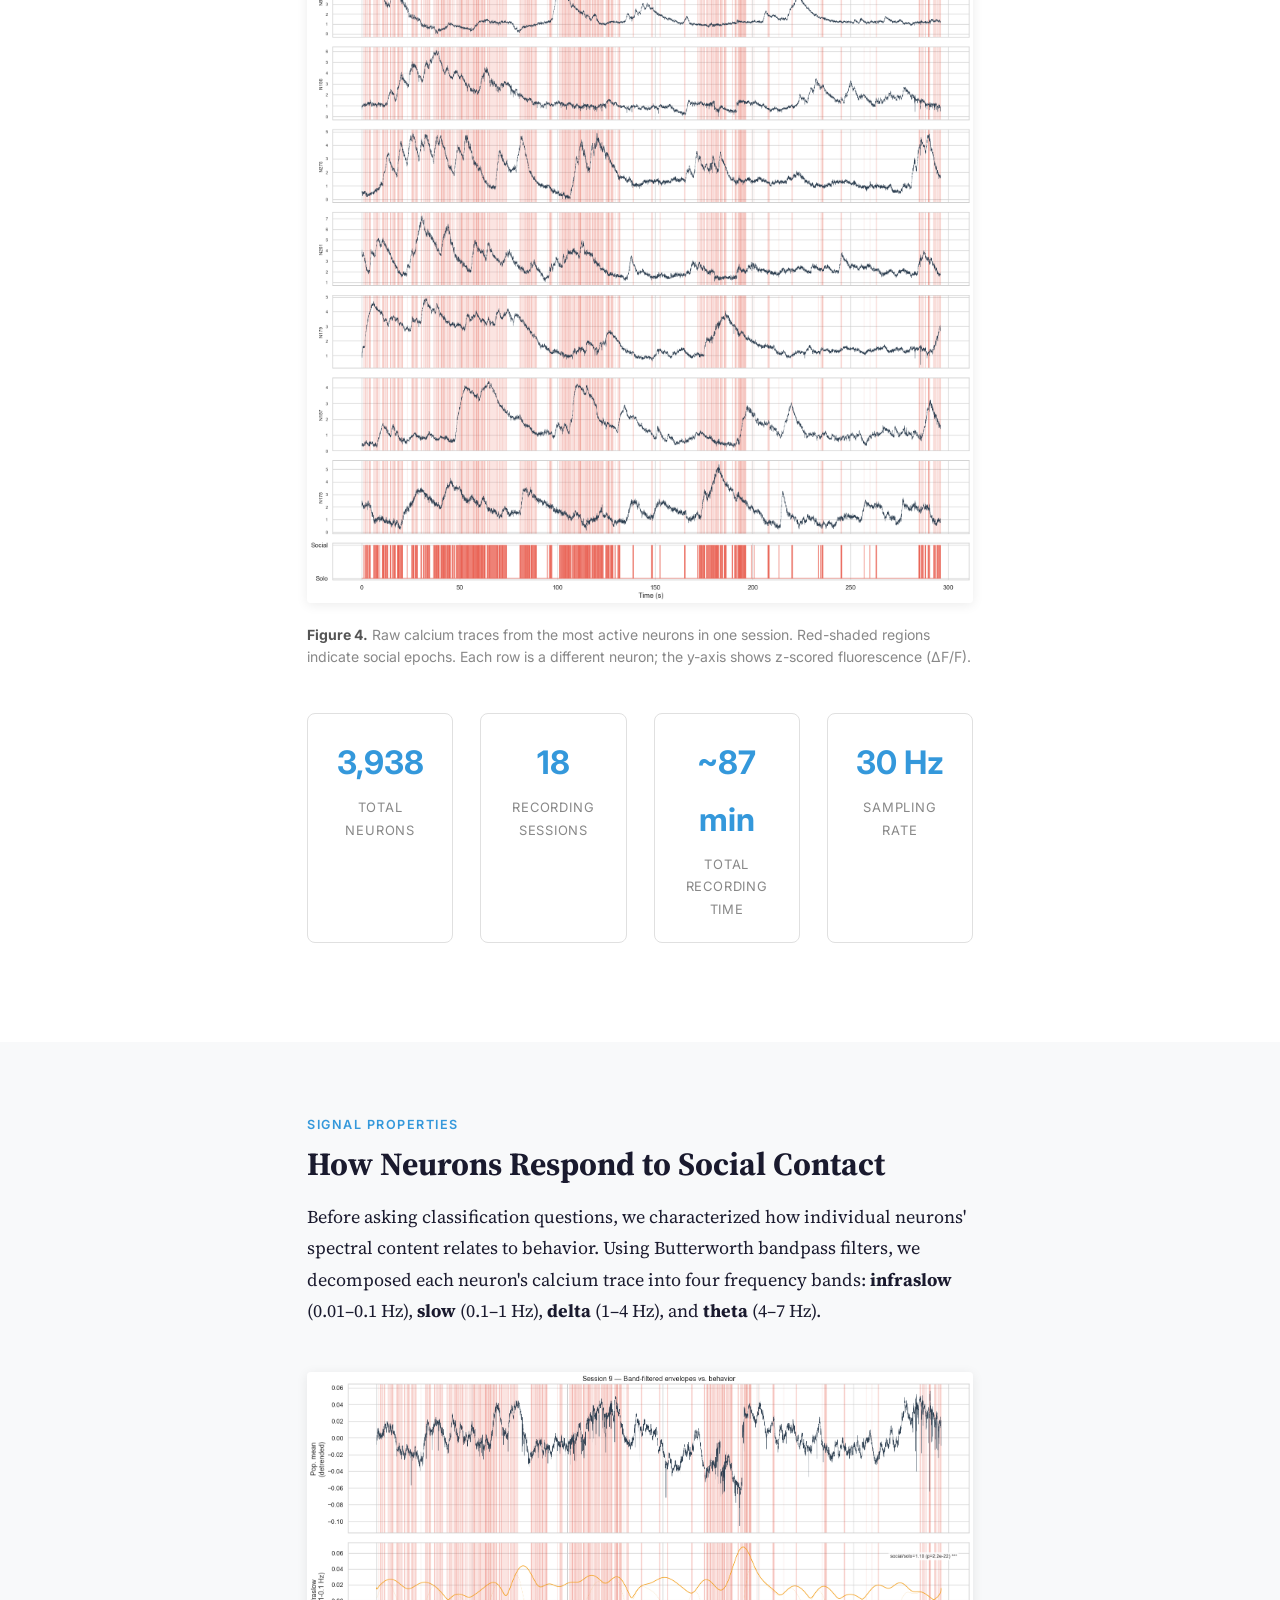
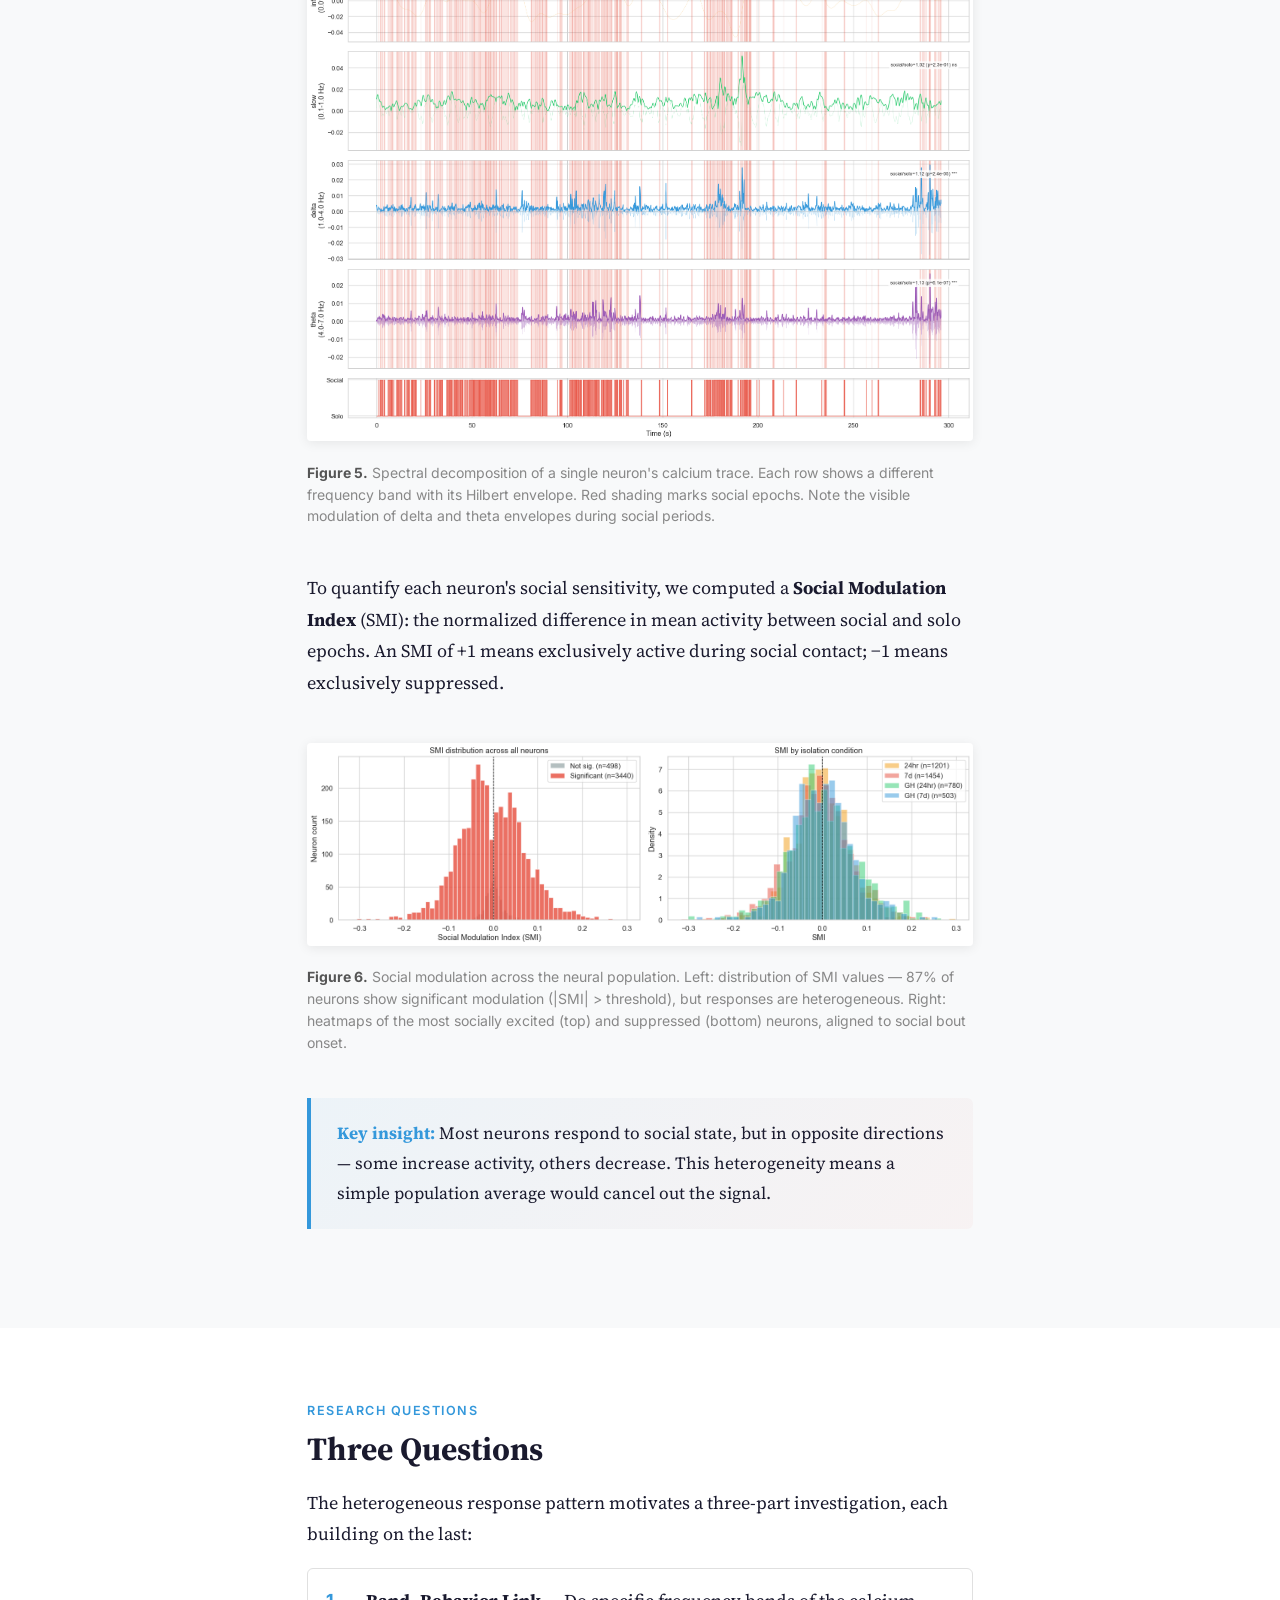
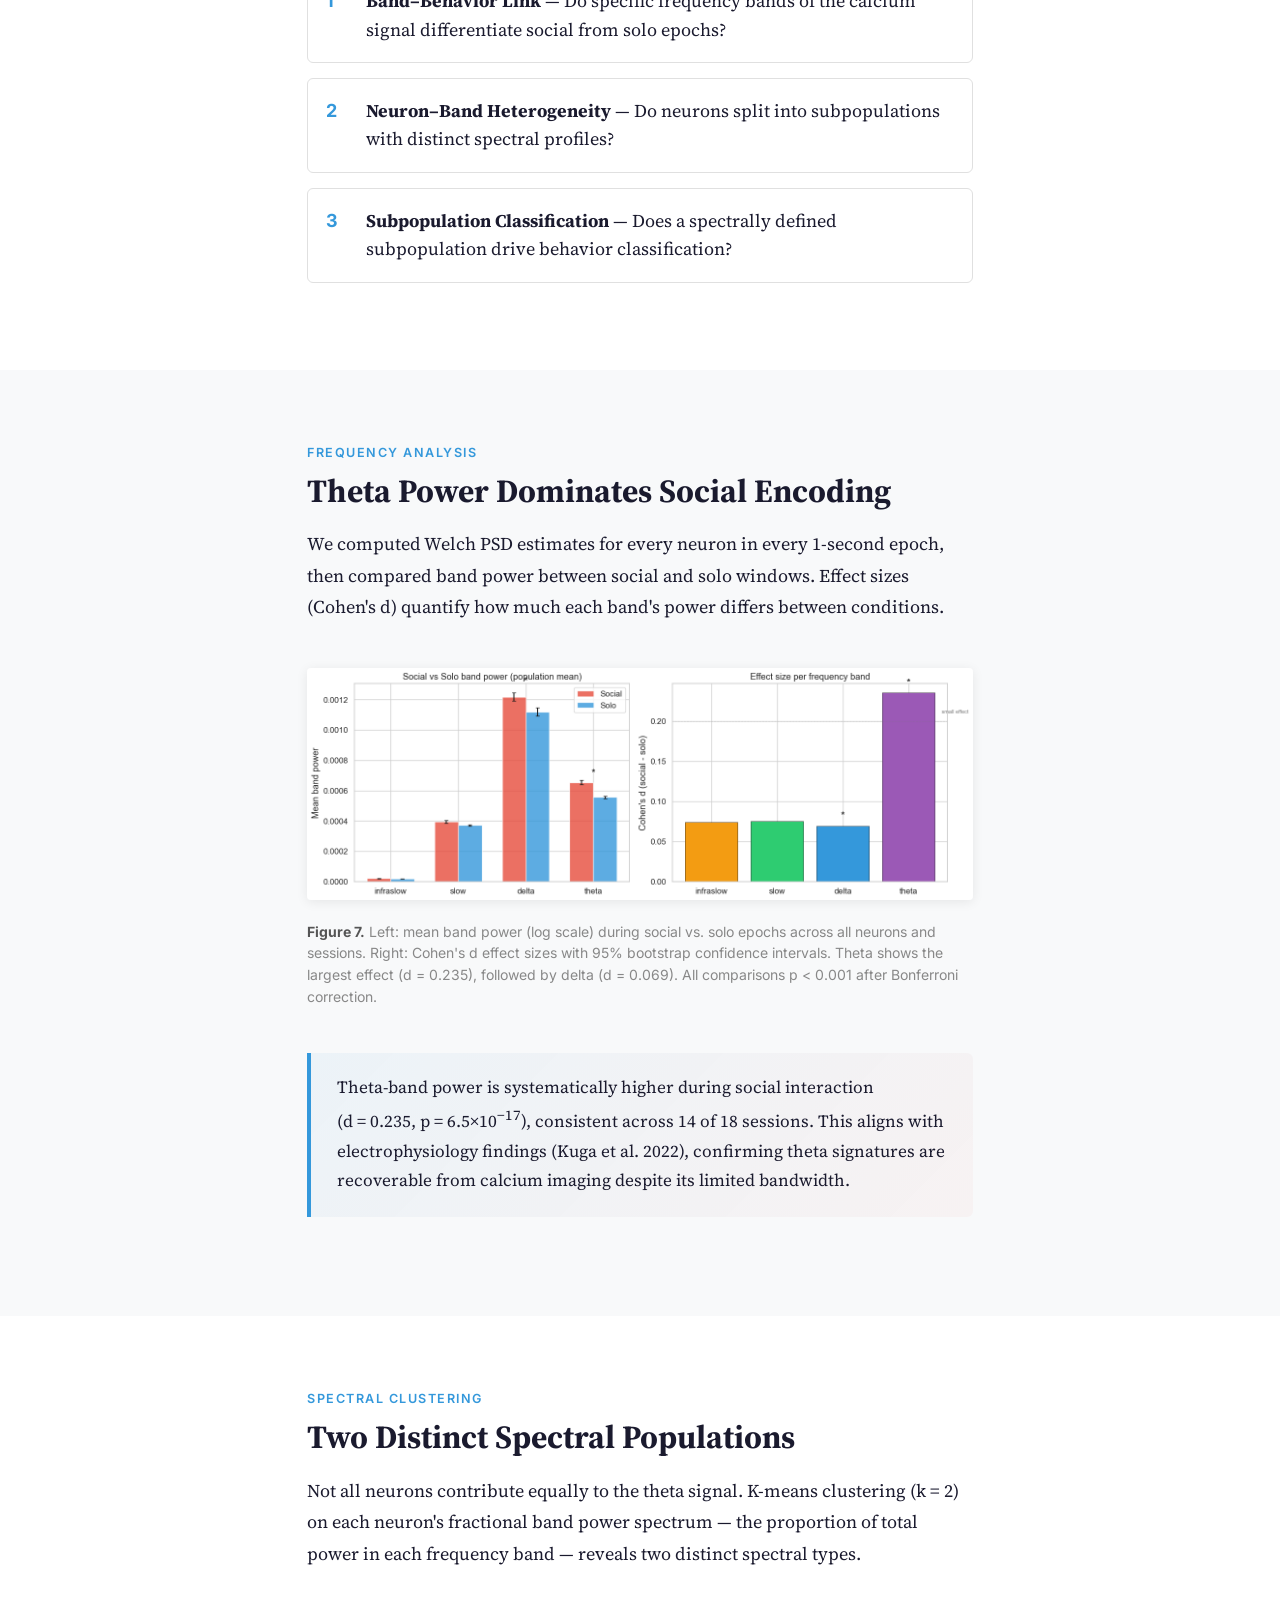
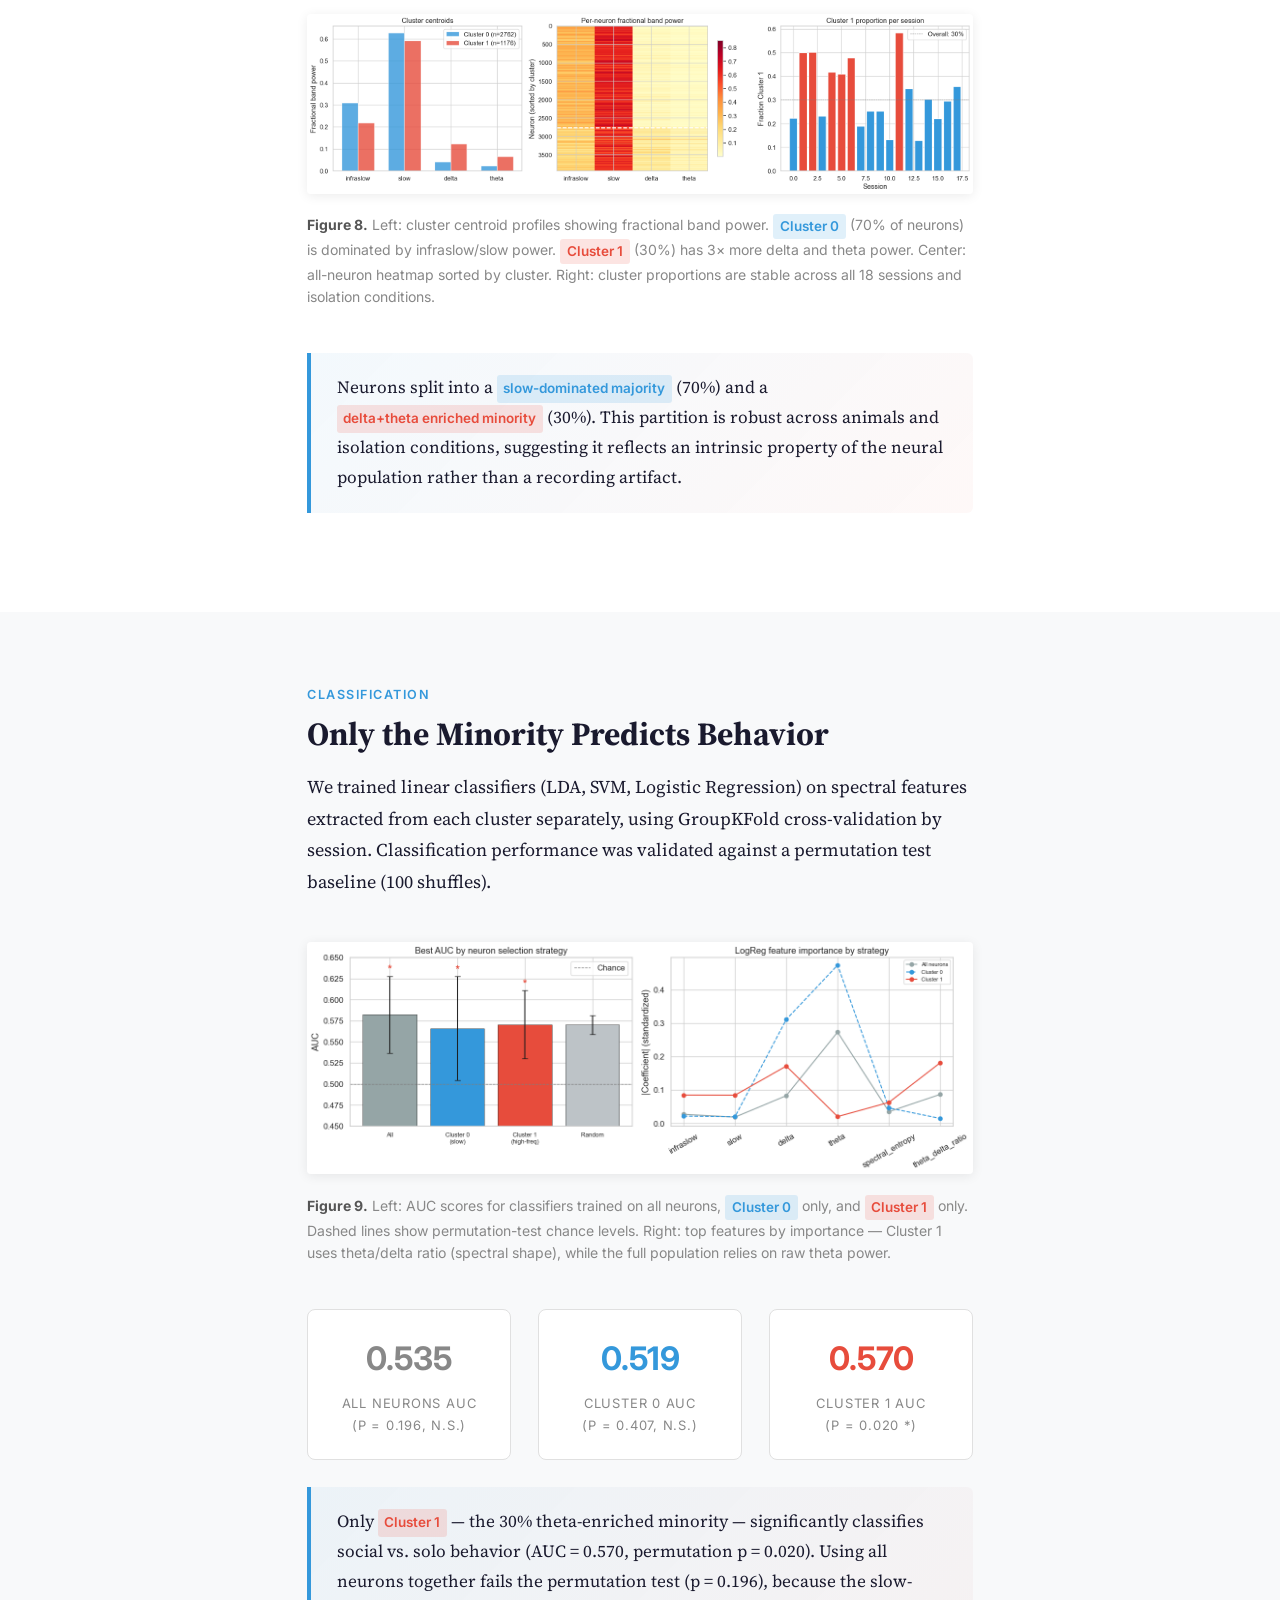
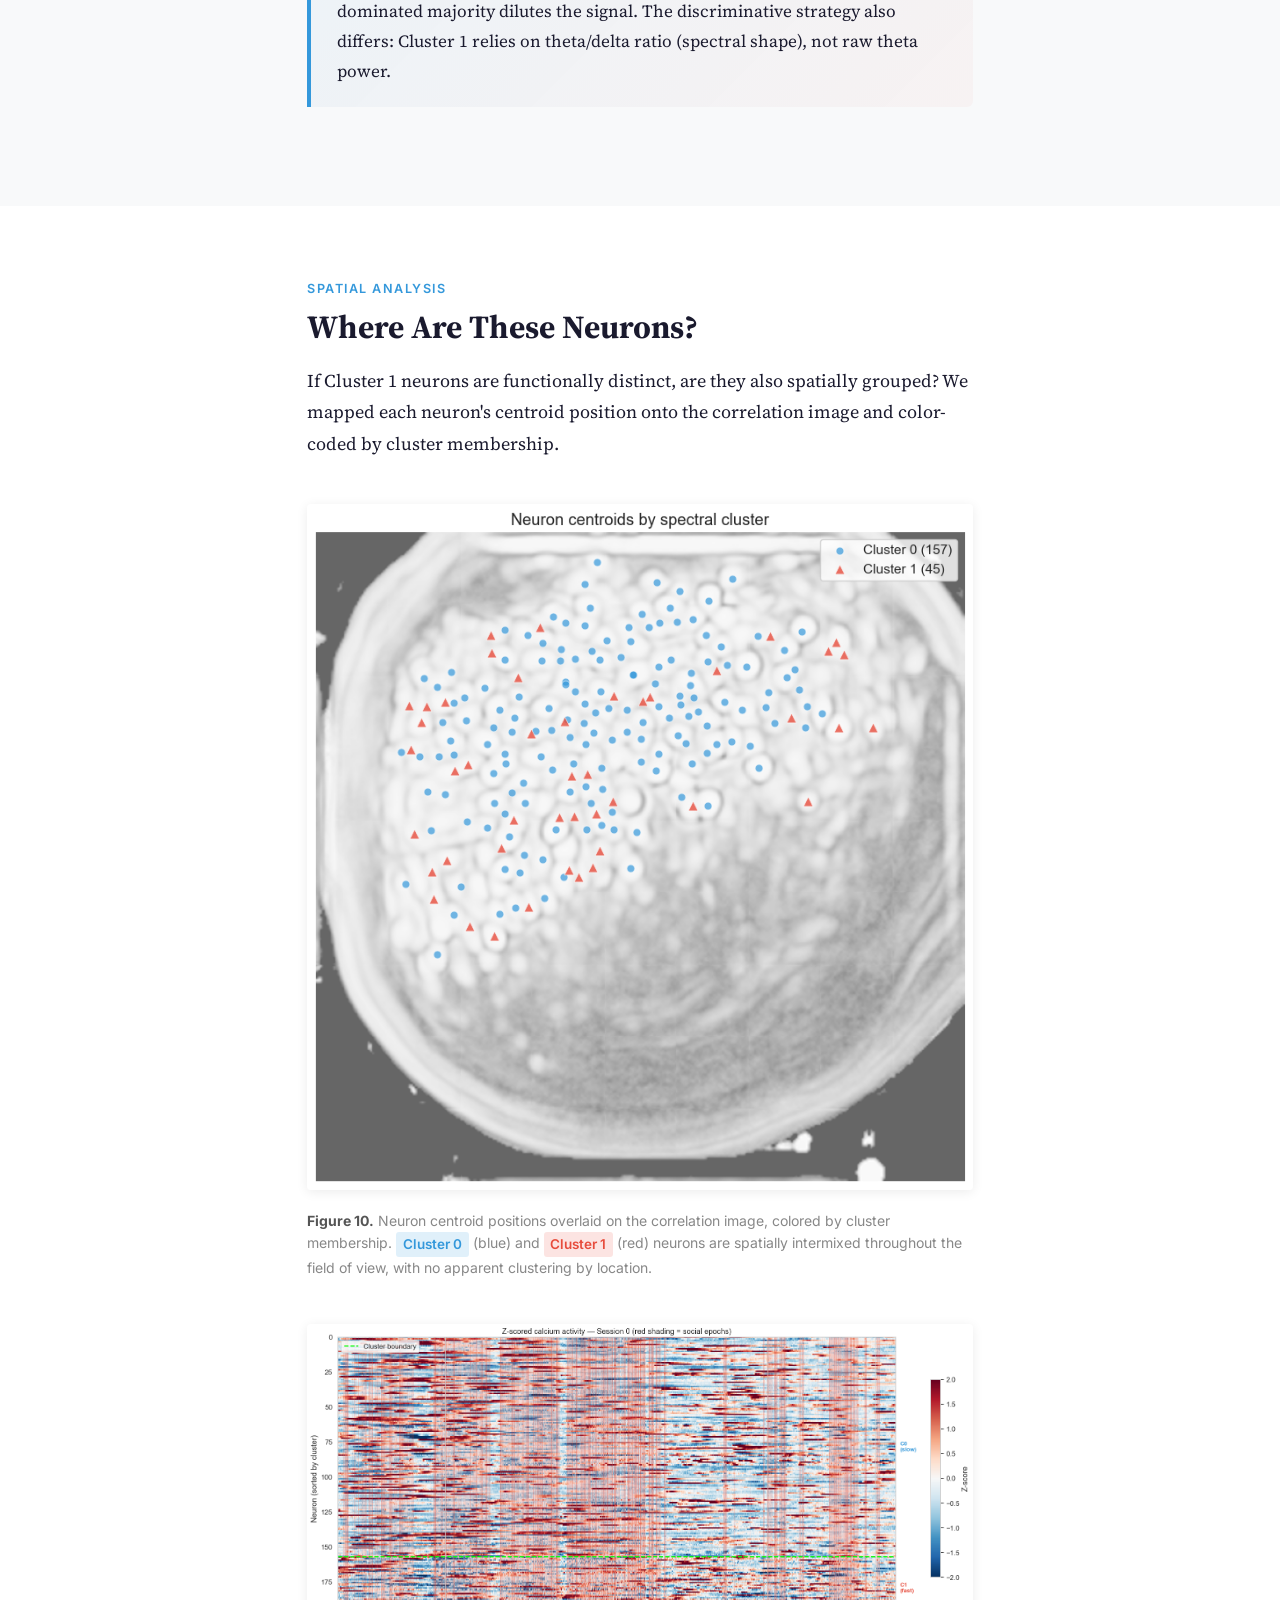
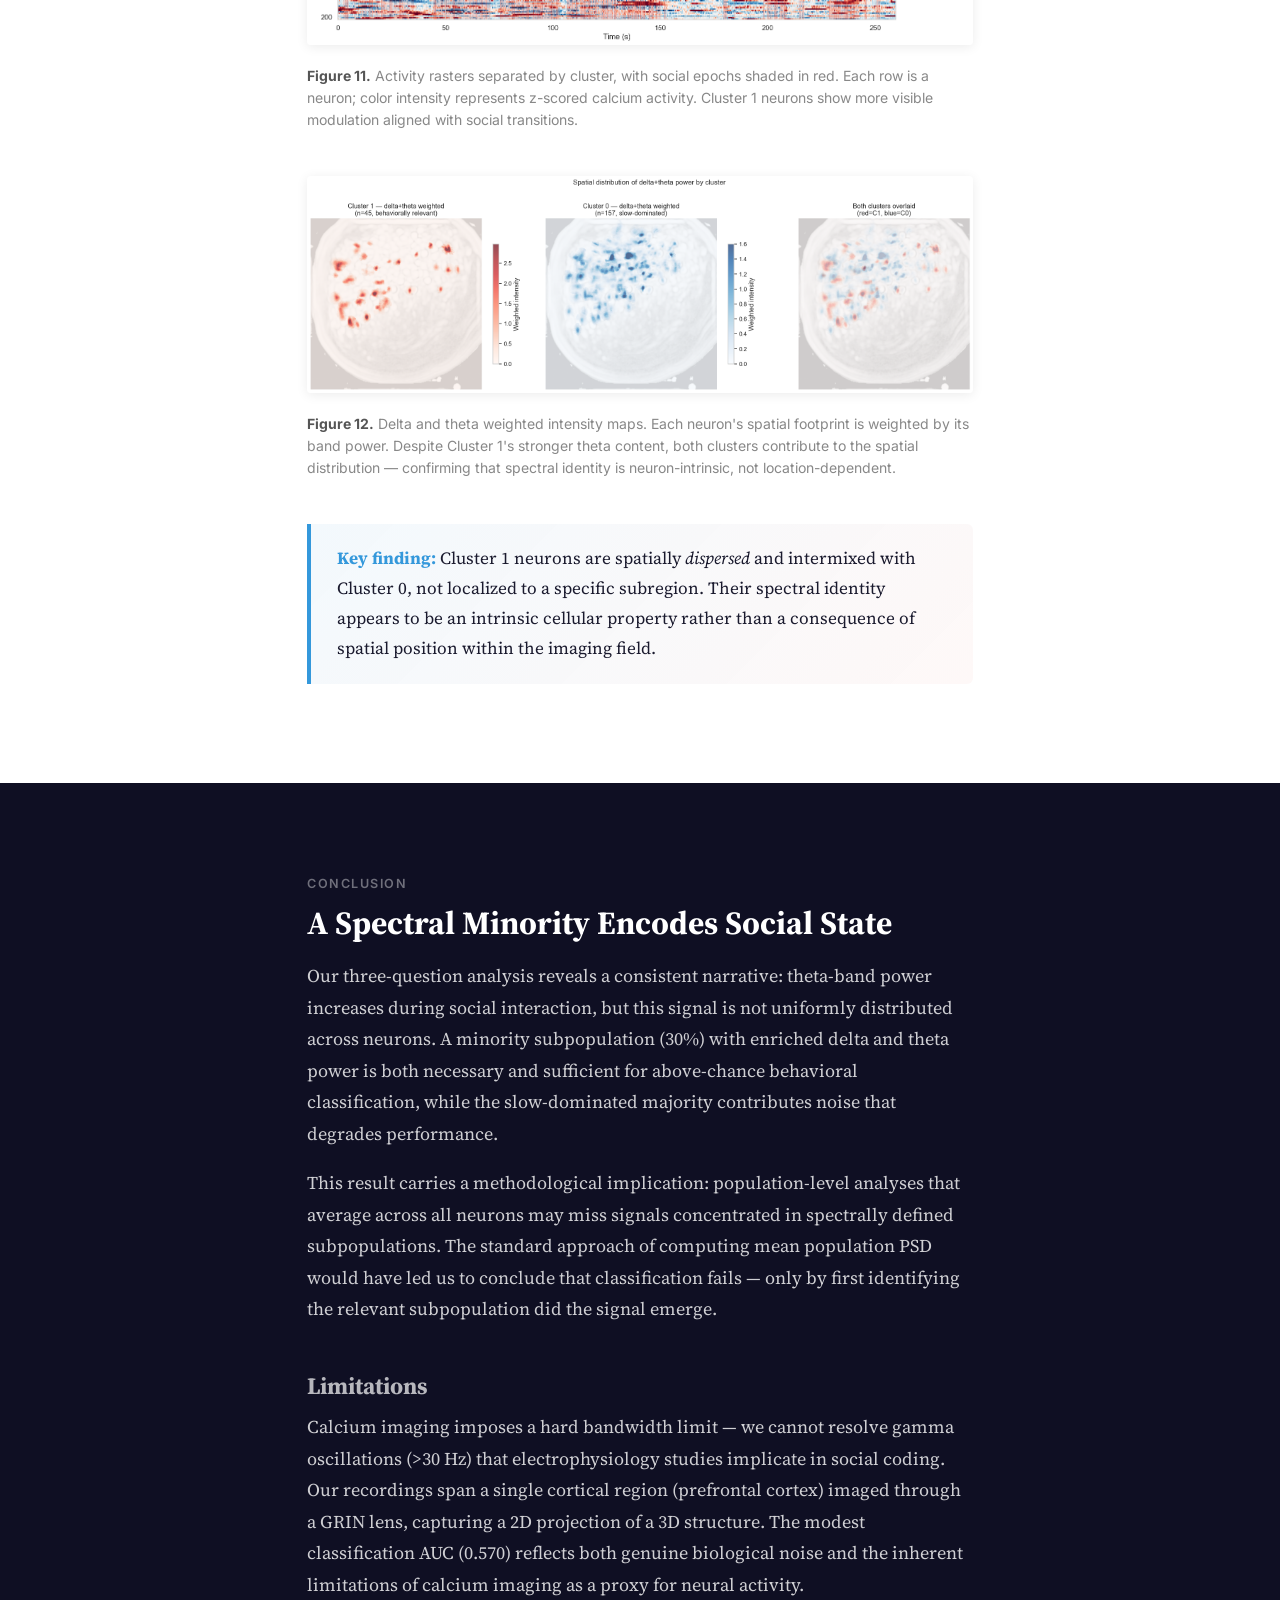
==== commit 8036e296: "appendix add" ====
--- a/docs/index.html
+++ b/docs/index.html
@@ -11,6 +11,17 @@
 </head>
 <body>
 
+<!-- Navigation Bar -->
+<nav class="site-nav">
+  <div class="nav-inner">
+    <span class="nav-title">Neural Oscillations</span>
+    <div class="nav-tabs">
+      <a href="index.html" class="nav-tab active">Paper</a>
+      <a href="appendix.html" class="nav-tab">Appendix</a>
+    </div>
+  </div>
+</nav>
+
 <!-- ============================================================
      Section 1: Hero
      ============================================================ -->
@@ -271,7 +282,7 @@
   <div class="figure-wide reveal">
     <div class="figure">
       <img src="figures/fig-q1-band-power.png" alt="Bar chart comparing band power between social and solo conditions, with Cohen's d effect sizes">
-      <p class="figure-caption"><strong>Figure 7.</strong> Left: mean band power (log scale) during social vs. solo epochs across all neurons and sessions. Right: Cohen's d effect sizes with 95% bootstrap confidence intervals. Theta shows the largest effect (d&nbsp;=&nbsp;0.235), followed by delta (d&nbsp;=&nbsp;0.165). All comparisons p&nbsp;&lt;&nbsp;0.001 after Bonferroni correction.</p>
+      <p class="figure-caption"><strong>Figure 7.</strong> Left: mean band power (log scale) during social vs. solo epochs across all neurons and sessions. Right: Cohen's d effect sizes with 95% bootstrap confidence intervals. Theta shows the largest effect (d&nbsp;=&nbsp;0.235), followed by delta (d&nbsp;=&nbsp;0.069). All comparisons p&nbsp;&lt;&nbsp;0.001 after Bonferroni correction.</p>
     </div>
   </div>
 
@@ -316,7 +327,7 @@
     <p class="section-label">Classification</p>
     <h2>Only the Minority Predicts Behavior</h2>
     <p>
-      We trained linear classifiers (LDA, SVM, Logistic Regression) on spectral features extracted from each cluster separately, using GroupKFold cross-validation by session. Classification performance was validated against a permutation test baseline (1,000 shuffles).
+      We trained linear classifiers (LDA, SVM, Logistic Regression) on spectral features extracted from each cluster separately, using GroupKFold cross-validation by session. Classification performance was validated against a permutation test baseline (100 shuffles).
     </p>
   </div>
 
@@ -423,7 +434,6 @@
       <li>Tibau E, Valencia M, Soriano J (2013). Identification of neuronal network properties from the spectral analysis of calcium imaging signals in neuronal cultures. <em>Frontiers in Neural Circuits</em>, 7, 199.</li>
       <li>Schultheiss NW, et al. (2020). Awake delta and theta-rhythmic hippocampal network modes during intermittent locomotor behaviors in the rat. <em>Behavioral Neuroscience</em>, 134(6), 529&ndash;546.</li>
       <li>Donoghue T, Dominguez J, Voytek B (2020). Electrophysiological frequency band ratio measures conflate periodic and aperiodic neural activity. <em>eNeuro</em>, 7(6), ENEURO.0192-20.2020.</li>
-      <li>Cohen MX (2019). A better way to define and describe Morlet wavelets for time-frequency analysis. <em>NeuroImage</em>, 199, 81&ndash;86.</li>
       <li>Pereira TD, et al. EDGE: Educating &amp; Developing scholars in Genomics and Engineering. Salk Institute / UC San Diego. Calcium imaging and behavioral tracking datasets used in this project.</li>
     </ol>
   </div>
--- a/docs/css/style.css
+++ b/docs/css/style.css
@@ -631,3 +631,286 @@
     right: 10px;
   }
 }
+
+/* ============================================================
+   Site Navigation Bar
+   ============================================================ */
+.site-nav {
+  position: fixed;
+  top: 0;
+  left: 0;
+  right: 0;
+  z-index: 10000;
+  background: rgba(15, 15, 35, 0.92);
+  backdrop-filter: blur(12px);
+  -webkit-backdrop-filter: blur(12px);
+  border-bottom: 1px solid rgba(255, 255, 255, 0.08);
+  font-family: 'Inter', sans-serif;
+}
+
+.nav-inner {
+  max-width: 1200px;
+  margin: 0 auto;
+  display: flex;
+  align-items: center;
+  justify-content: space-between;
+  padding: 0 1.5rem;
+  height: 48px;
+}
+
+.nav-title {
+  font-size: 0.78rem;
+  font-weight: 600;
+  color: rgba(255, 255, 255, 0.5);
+  letter-spacing: 0.04em;
+}
+
+.nav-tabs {
+  display: flex;
+  gap: 0;
+}
+
+.nav-tab {
+  font-size: 0.78rem;
+  font-weight: 500;
+  color: rgba(255, 255, 255, 0.45);
+  padding: 0.85em 1.2em;
+  border-bottom: 2px solid transparent;
+  transition: color 0.2s, border-color 0.2s;
+  text-decoration: none;
+}
+
+.nav-tab:hover {
+  color: rgba(255, 255, 255, 0.8);
+  border-bottom-color: rgba(255, 255, 255, 0.2);
+}
+
+.nav-tab.active {
+  color: #fff;
+  border-bottom-color: var(--accent);
+}
+
+/* ============================================================
+   Appendix Page Styles
+   ============================================================ */
+.appendix-body {
+  padding-top: 48px;
+}
+
+.appendix-header {
+  background: var(--hero-bg);
+  color: #fff;
+  padding: 5rem 0 3rem;
+  text-align: center;
+}
+
+.appendix-header h1 {
+  font-size: clamp(1.8rem, 4vw, 2.8rem);
+  font-weight: 800;
+  letter-spacing: -0.02em;
+  margin-bottom: 0.5em;
+  color: #fff;
+}
+
+.appendix-subtitle {
+  font-family: 'Inter', sans-serif;
+  font-size: clamp(0.85rem, 1.8vw, 1.05rem);
+  color: rgba(255, 255, 255, 0.6);
+  max-width: 600px;
+  margin: 0 auto;
+  line-height: 1.6;
+}
+
+/* Table of Contents */
+.toc-section {
+  background: var(--bg-alt);
+  padding: 3rem 0;
+}
+
+.toc-section h2 {
+  font-size: 1.3rem;
+  margin-bottom: 1em;
+}
+
+.toc-list {
+  padding-left: 1.4em;
+  columns: 2;
+  column-gap: 2rem;
+  line-height: 2.2;
+}
+
+.toc-list li {
+  break-inside: avoid;
+}
+
+.toc-list a {
+  font-family: 'Inter', sans-serif;
+  font-size: 0.88rem;
+  color: var(--text-light);
+  border-bottom: 1px solid transparent;
+  transition: color 0.2s, border-color 0.2s;
+}
+
+.toc-list a:hover {
+  color: var(--accent);
+  border-bottom-color: var(--accent);
+}
+
+/* Method Note Callout */
+.method-note {
+  background: linear-gradient(135deg, rgba(52, 152, 219, 0.06), rgba(52, 152, 219, 0.02));
+  border-left: 4px solid var(--accent);
+  border-radius: 0 6px 6px 0;
+  padding: 1em 1.3em;
+  margin: 1.5rem 0;
+  font-size: 0.92rem;
+  line-height: 1.7;
+}
+
+.method-note strong {
+  color: var(--accent);
+}
+
+.method-note ul {
+  margin: 0.5em 0 0 1.2em;
+  line-height: 1.8;
+}
+
+/* Parameter Justification Box */
+.param-box {
+  background: linear-gradient(135deg, rgba(243, 156, 18, 0.06), rgba(243, 156, 18, 0.02));
+  border-left: 4px solid #e67e22;
+  border-radius: 0 6px 6px 0;
+  padding: 1em 1.3em;
+  margin: 1.5rem 0;
+  font-size: 0.92rem;
+  line-height: 1.7;
+}
+
+.param-box strong {
+  color: #d35400;
+}
+
+.param-box ul {
+  margin: 0.5em 0 0 1.2em;
+  line-height: 1.8;
+}
+
+/* Math Block */
+.math-block {
+  margin: 1.2em 0;
+  text-align: center;
+  overflow-x: auto;
+  padding: 0.5em 0;
+}
+
+/* Method Tables */
+.method-table {
+  width: 100%;
+  border-collapse: collapse;
+  margin: 1.5rem 0;
+  font-family: 'Inter', sans-serif;
+  font-size: 0.85rem;
+}
+
+.method-table th {
+  background: var(--bg-alt);
+  font-weight: 600;
+  text-align: left;
+  padding: 0.75em 1em;
+  border-bottom: 2px solid var(--border);
+  color: var(--text);
+}
+
+.method-table td {
+  padding: 0.65em 1em;
+  border-bottom: 1px solid var(--border);
+  color: var(--text-light);
+  vertical-align: top;
+}
+
+.method-table tr:last-child td {
+  border-bottom: none;
+}
+
+/* Back to Top Button */
+.back-to-top {
+  position: fixed;
+  bottom: 24px;
+  right: 24px;
+  z-index: 9999;
+  width: 44px;
+  height: 44px;
+  border-radius: 50%;
+  background: var(--accent);
+  color: #fff;
+  text-decoration: none;
+  font-size: 1.2rem;
+  display: flex;
+  align-items: center;
+  justify-content: center;
+  box-shadow: 0 4px 16px rgba(0, 0, 0, 0.2);
+  opacity: 0;
+  transform: translateY(10px);
+  transition: opacity 0.3s, transform 0.3s, background 0.2s;
+  pointer-events: none;
+}
+
+.back-to-top.visible {
+  opacity: 1;
+  transform: translateY(0);
+  pointer-events: auto;
+}
+
+.back-to-top:hover {
+  background: #2980b9;
+  border-bottom-color: transparent;
+}
+
+/* Appendix section headings with proper scroll offset */
+.appendix-body section[id] {
+  scroll-margin-top: 60px;
+}
+
+/* Appendix ordered lists inside content */
+.appendix-body section ol:not(.toc-list):not(.references),
+.appendix-body section ul {
+  padding-left: 1.4em;
+  margin-bottom: 1em;
+  line-height: 1.8;
+}
+
+.appendix-body section ol ol {
+  list-style-type: lower-alpha;
+}
+
+/* Responsive appendix */
+@media (max-width: 768px) {
+  .toc-list {
+    columns: 1;
+  }
+
+  .appendix-header {
+    padding: 4rem 0 2rem;
+  }
+
+  .method-table {
+    font-size: 0.78rem;
+  }
+
+  .method-table th,
+  .method-table td {
+    padding: 0.5em 0.6em;
+  }
+}
+
+@media (max-width: 480px) {
+  .nav-title {
+    display: none;
+  }
+
+  .nav-tabs {
+    width: 100%;
+    justify-content: center;
+  }
+}
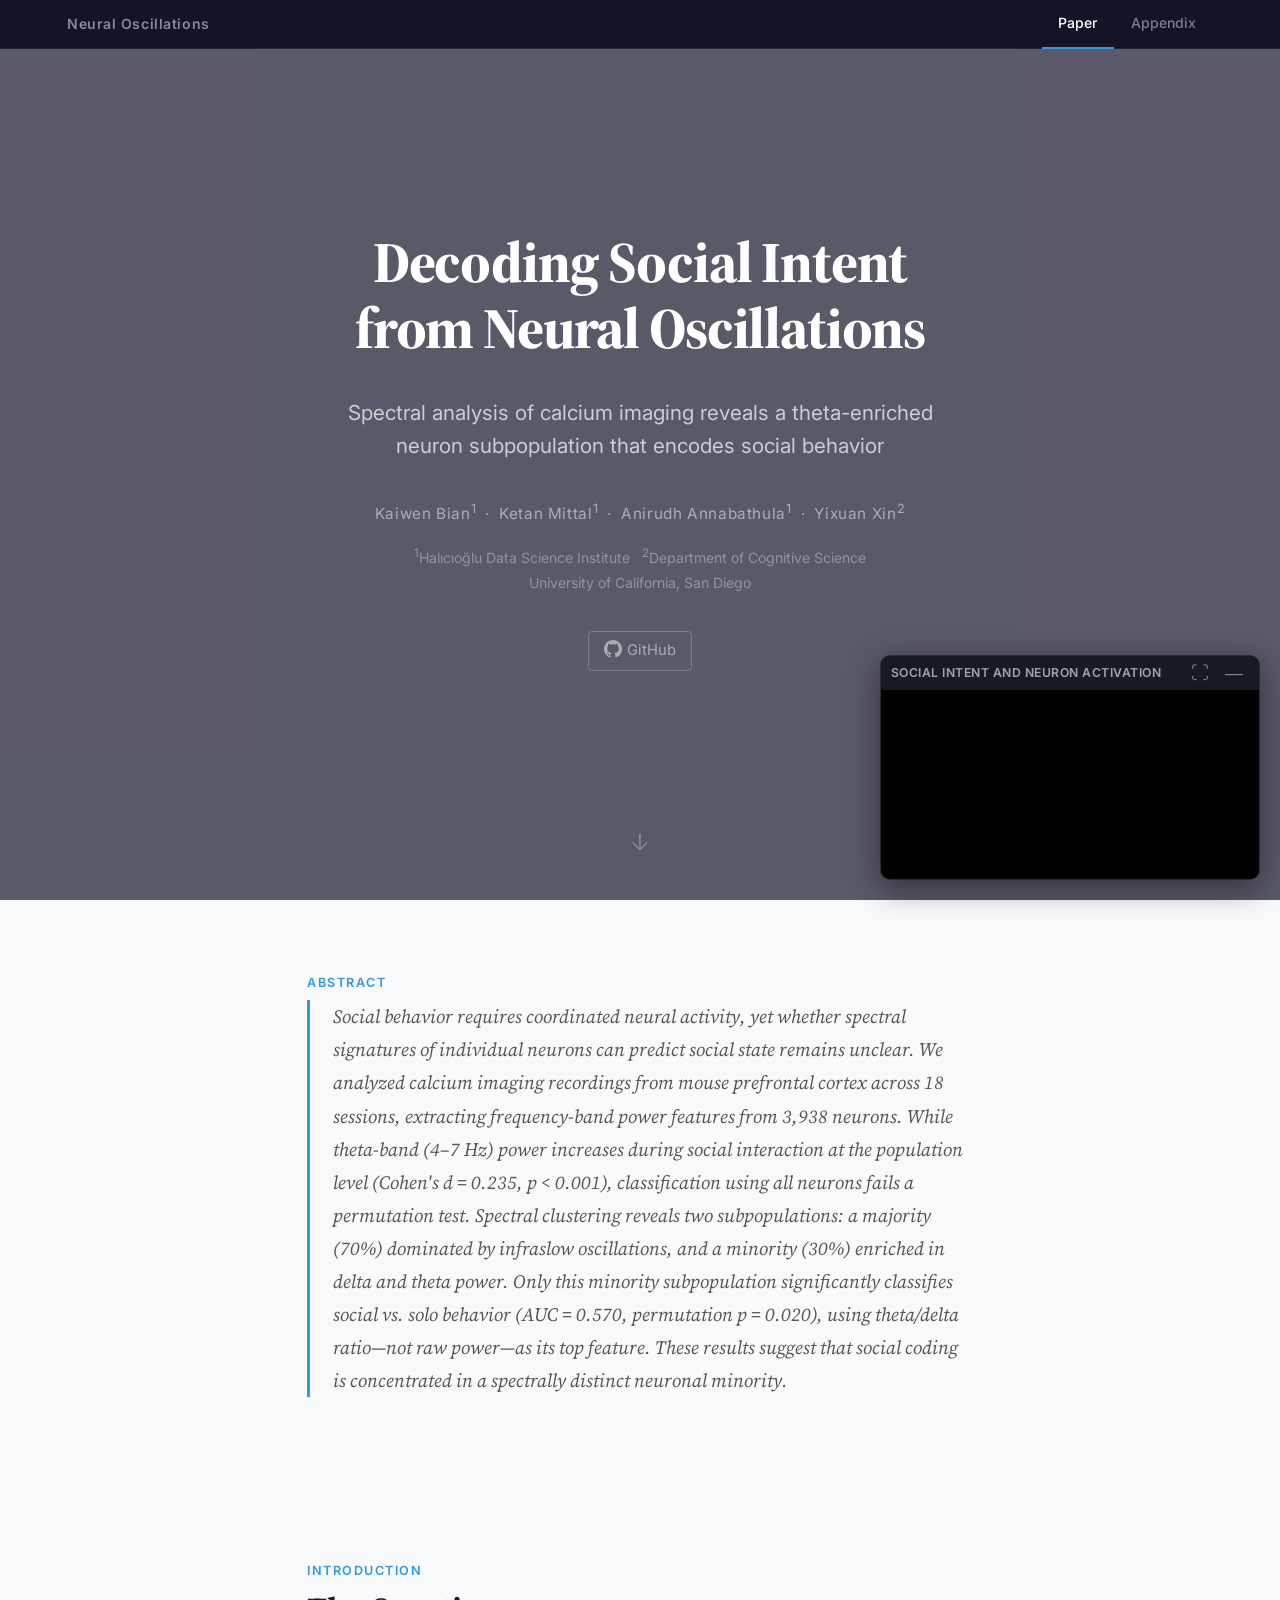
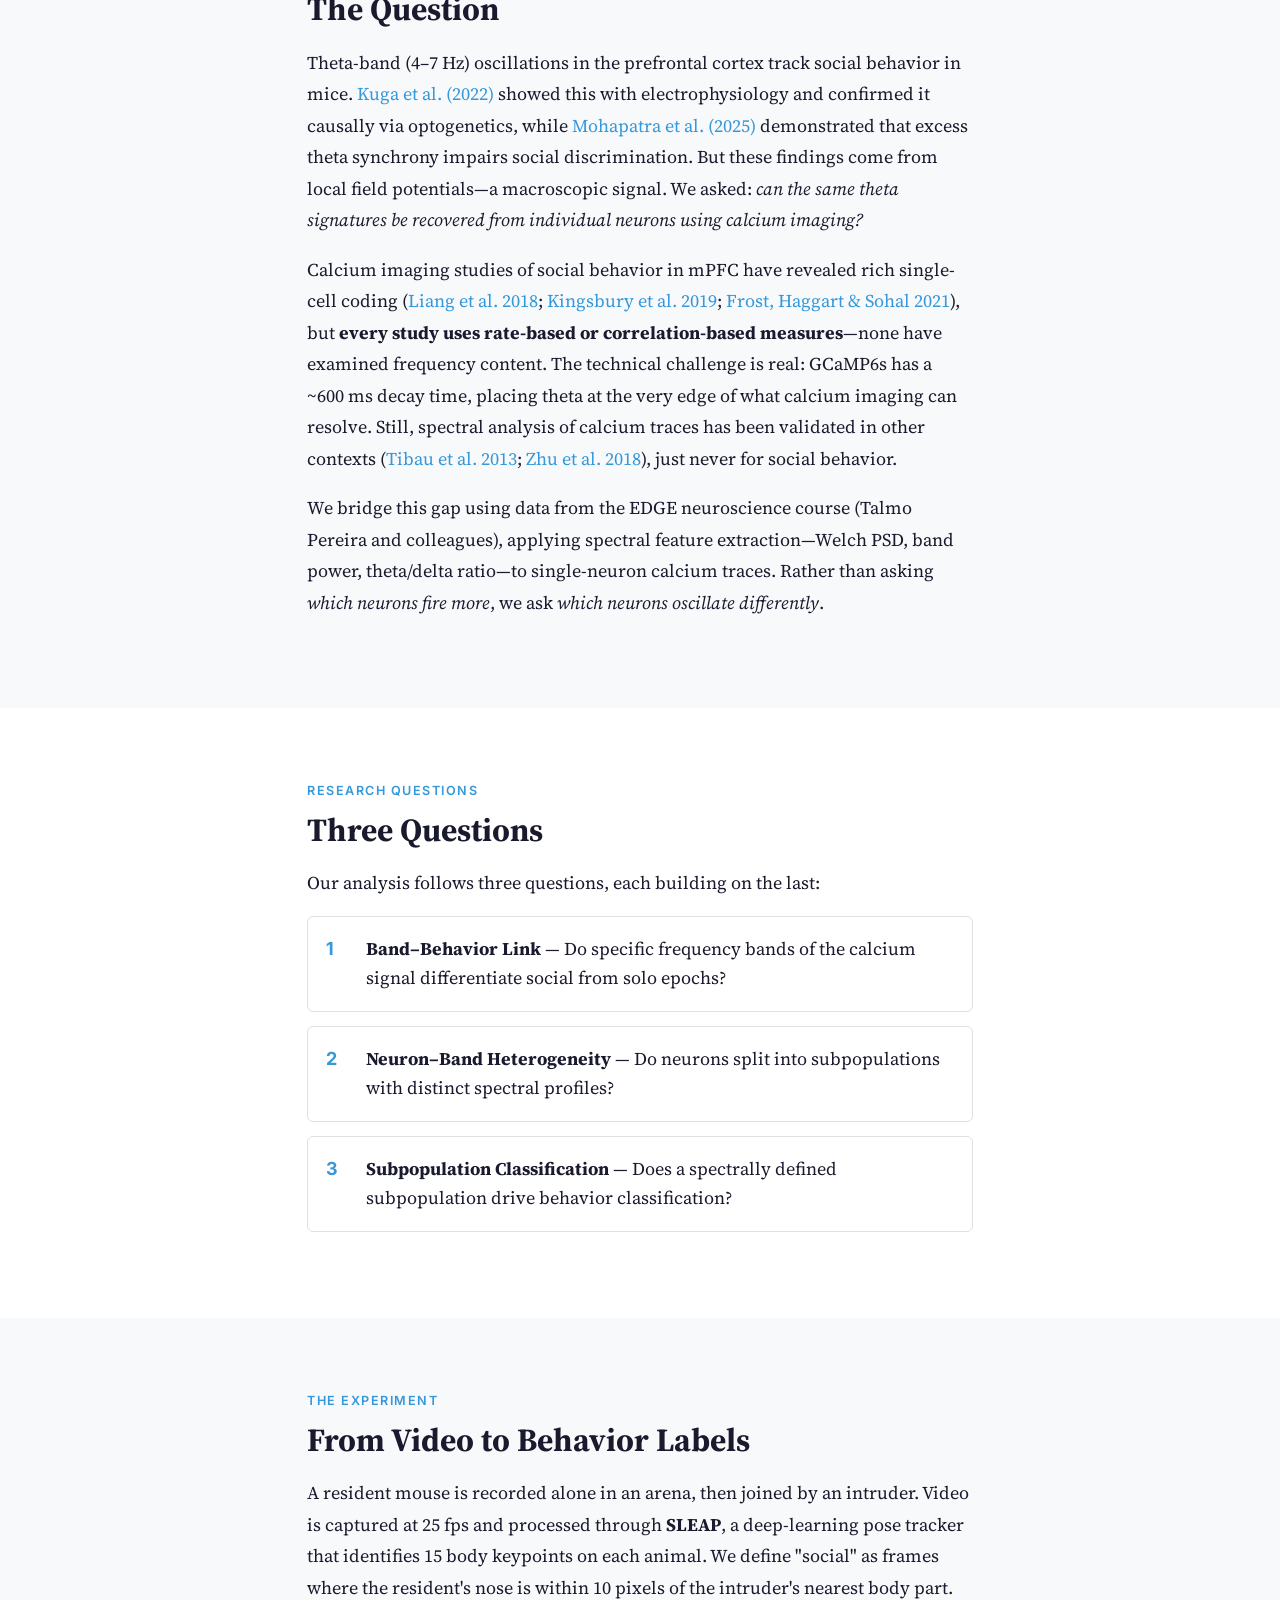
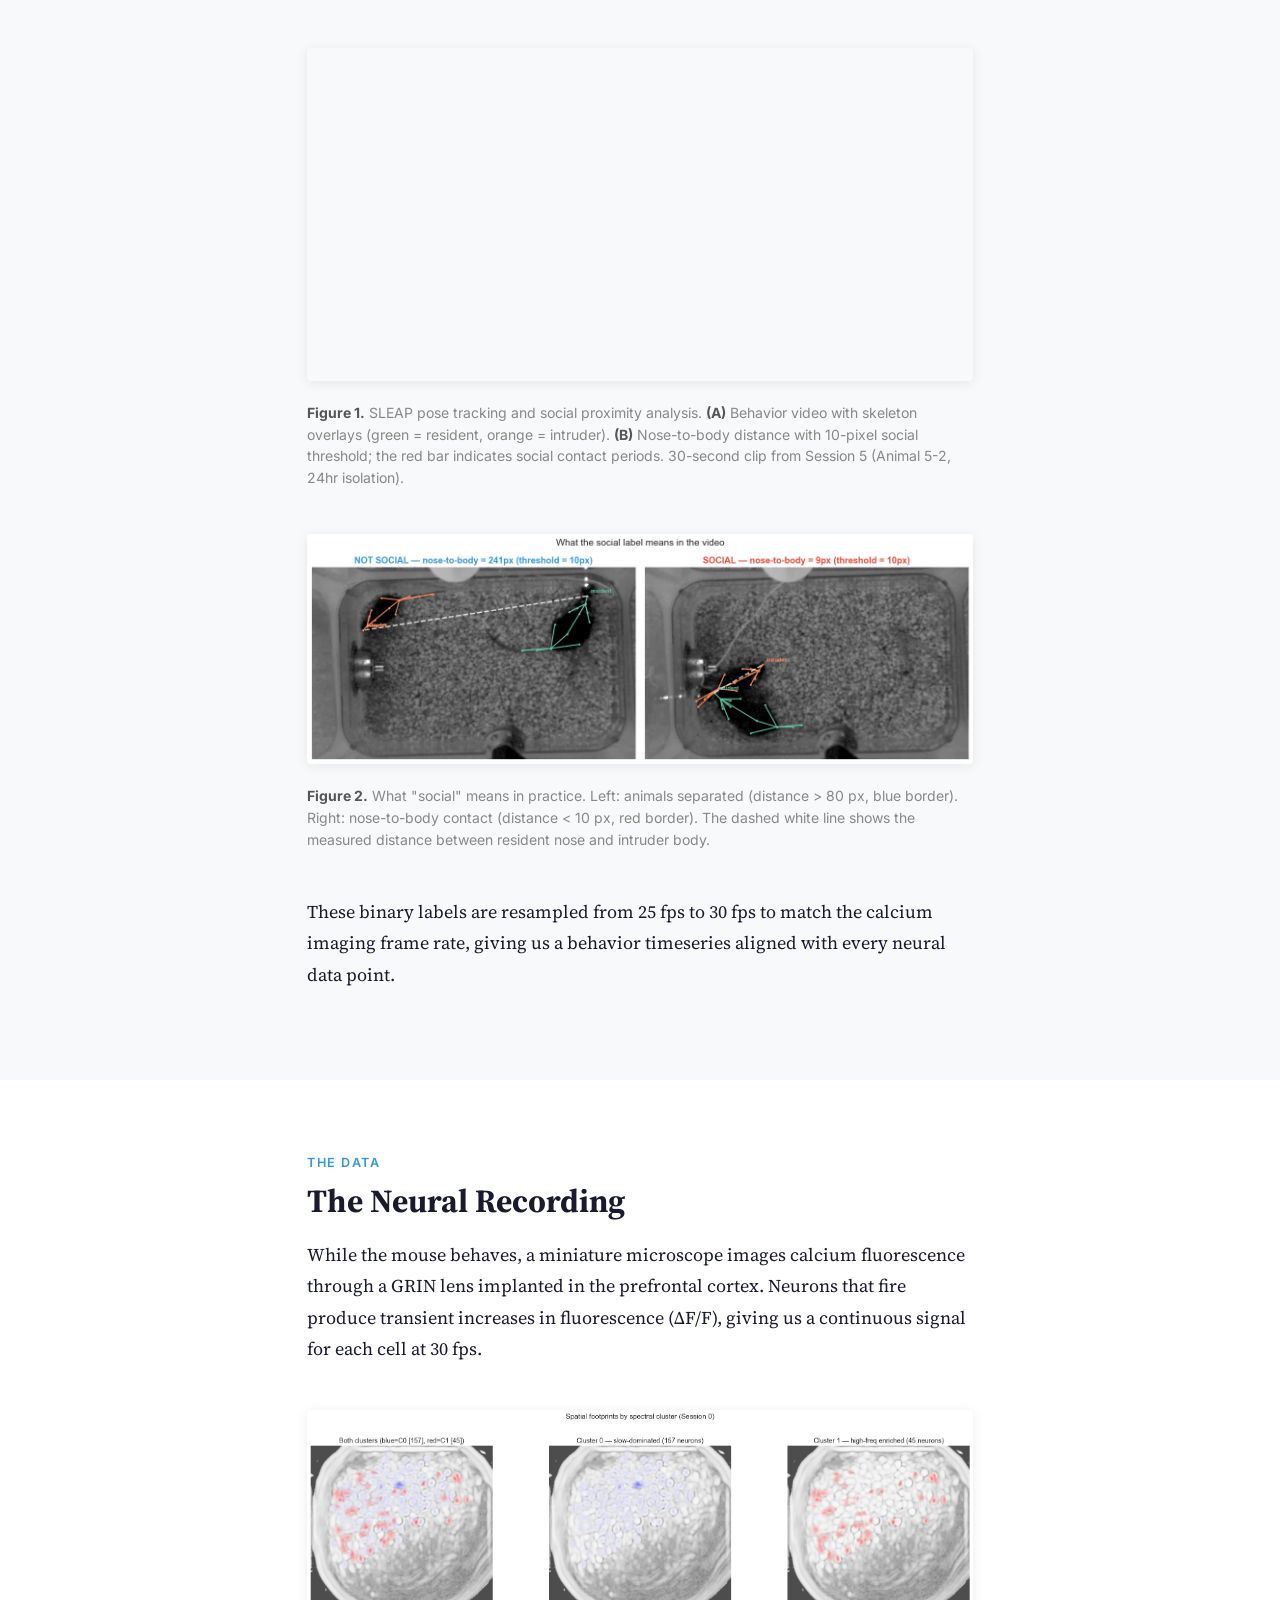
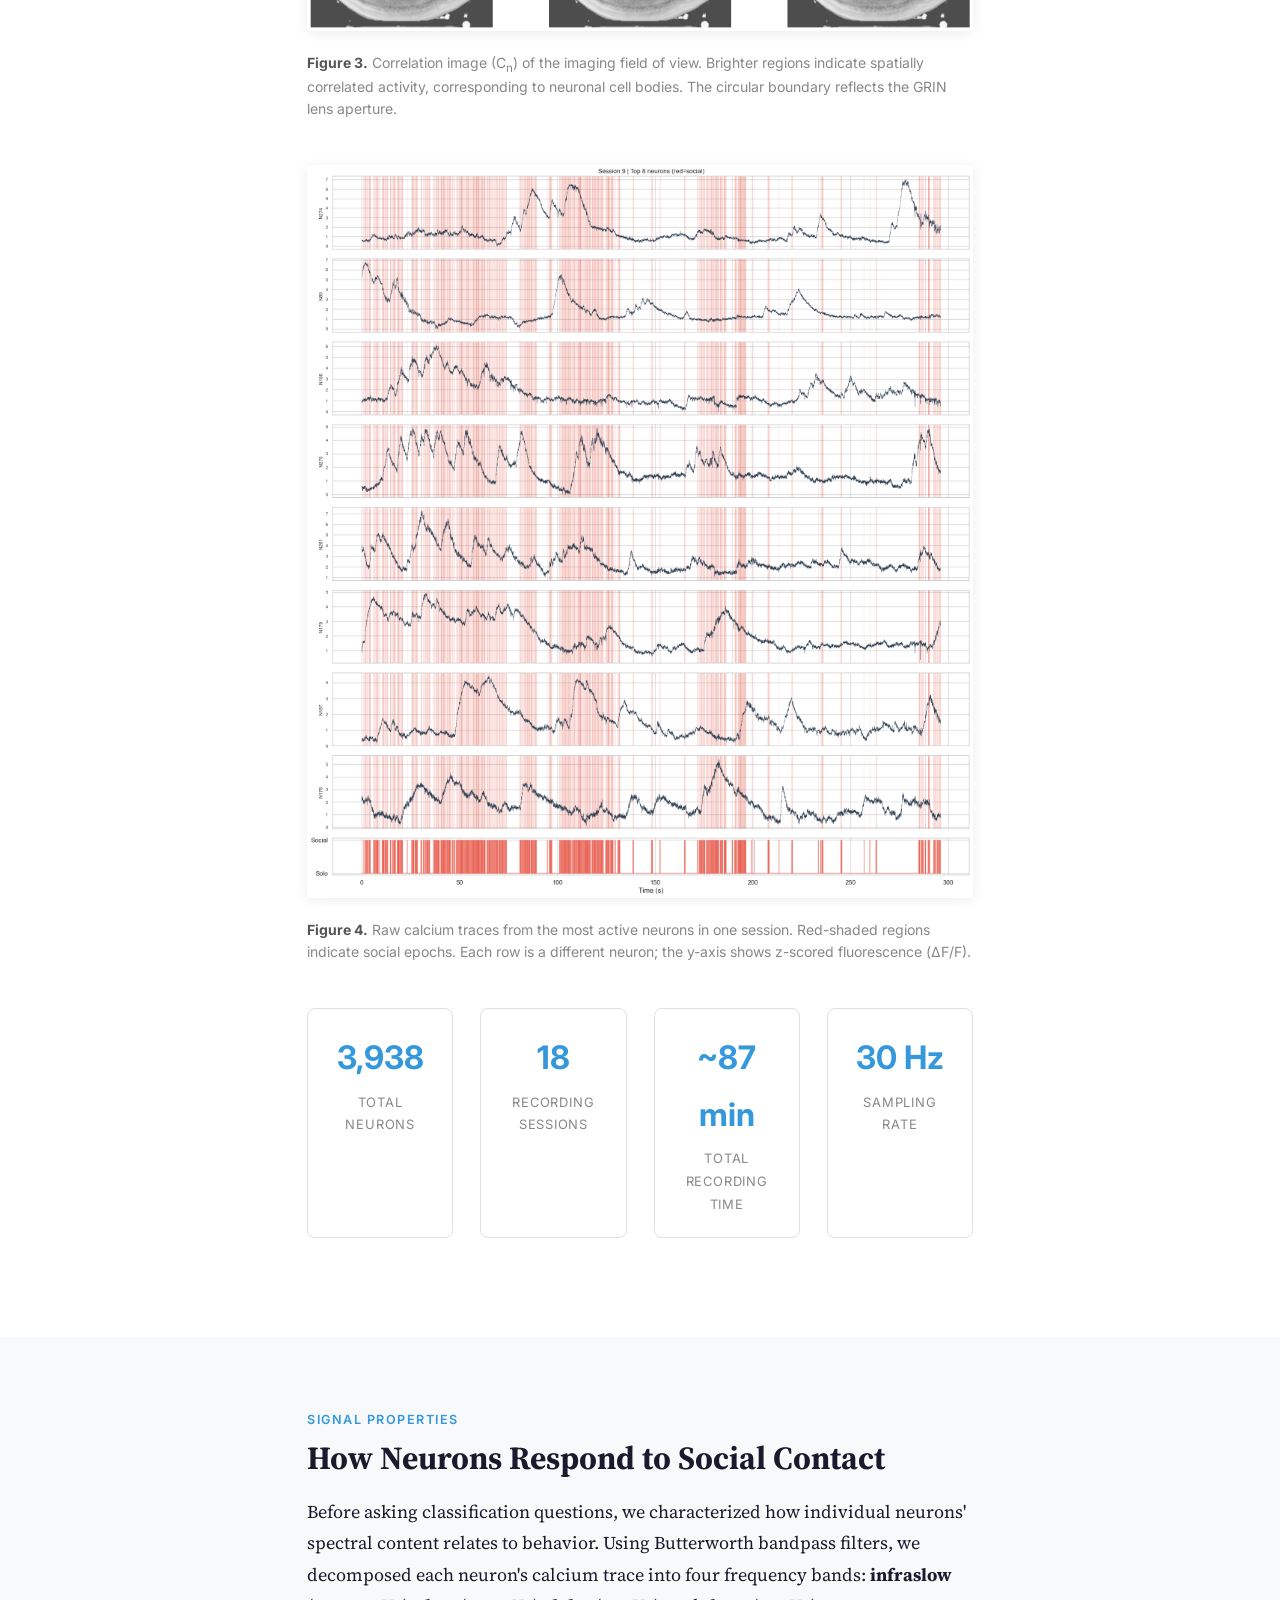
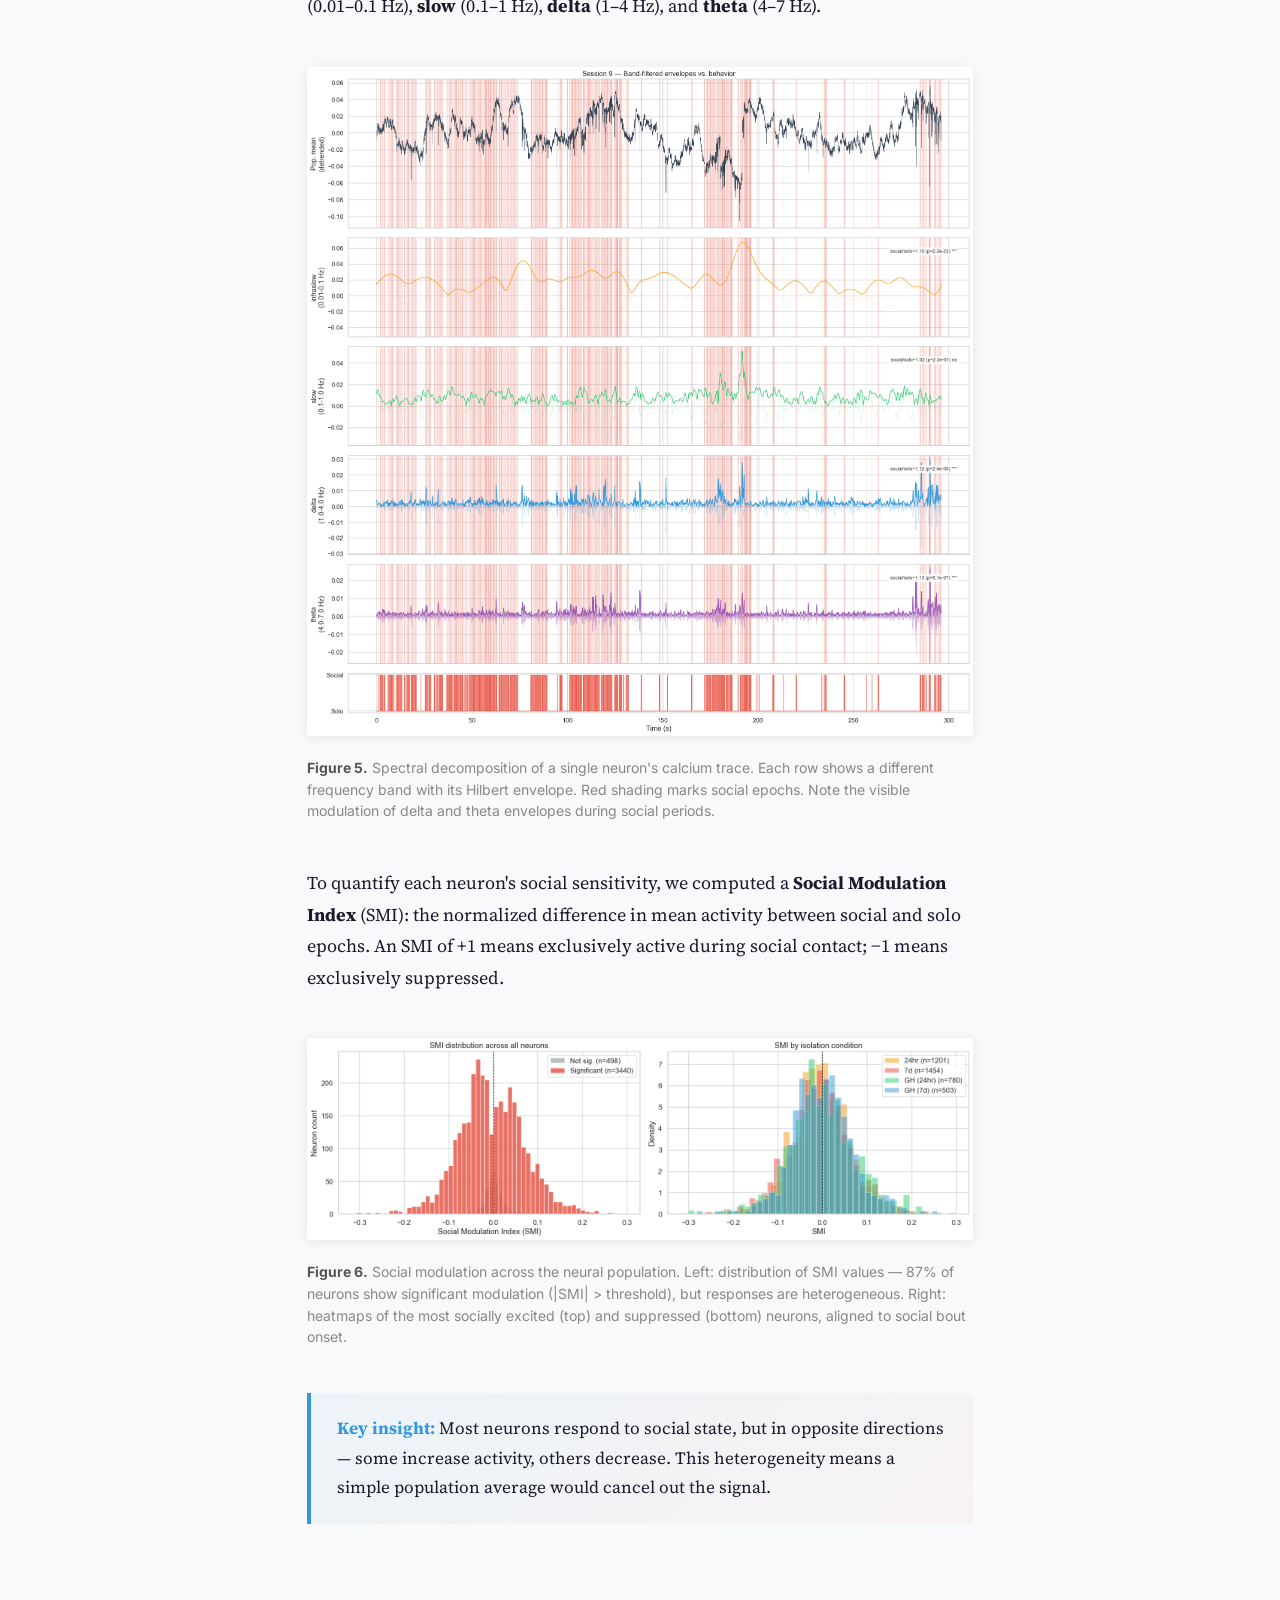
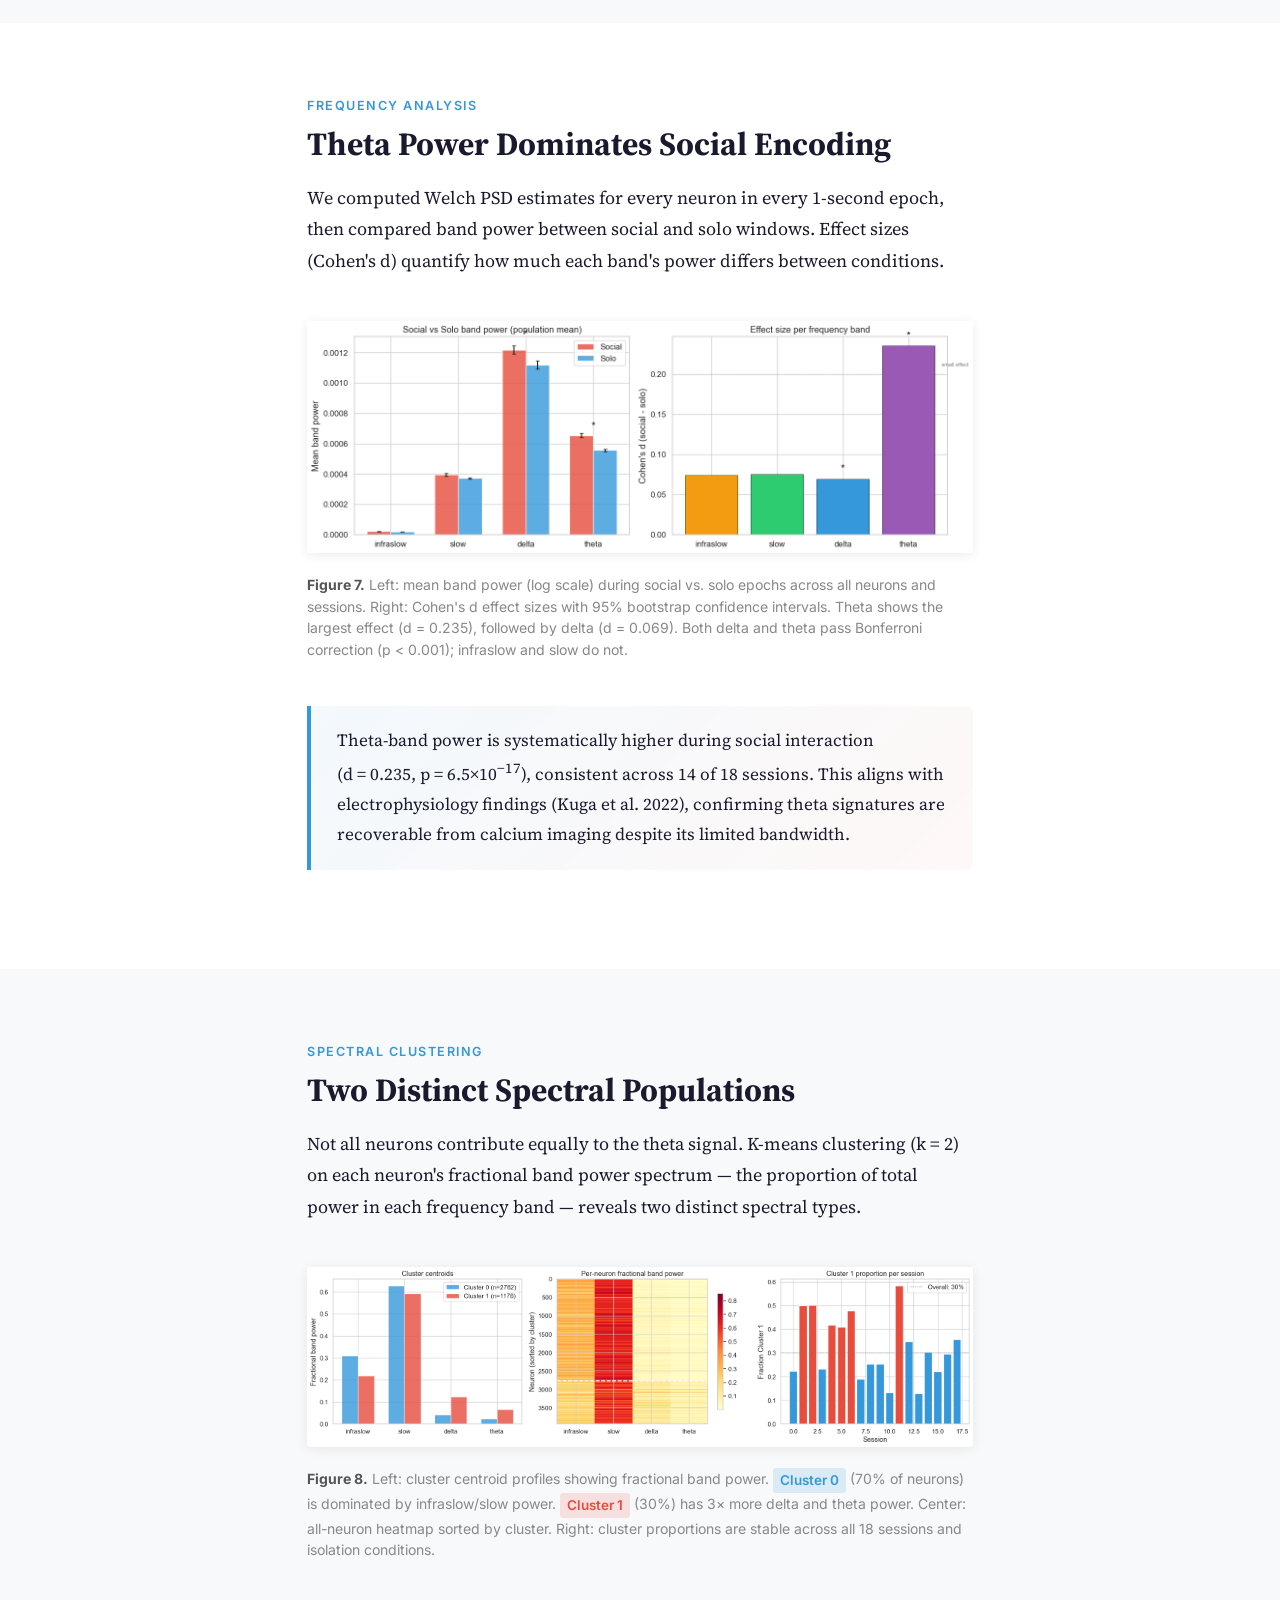
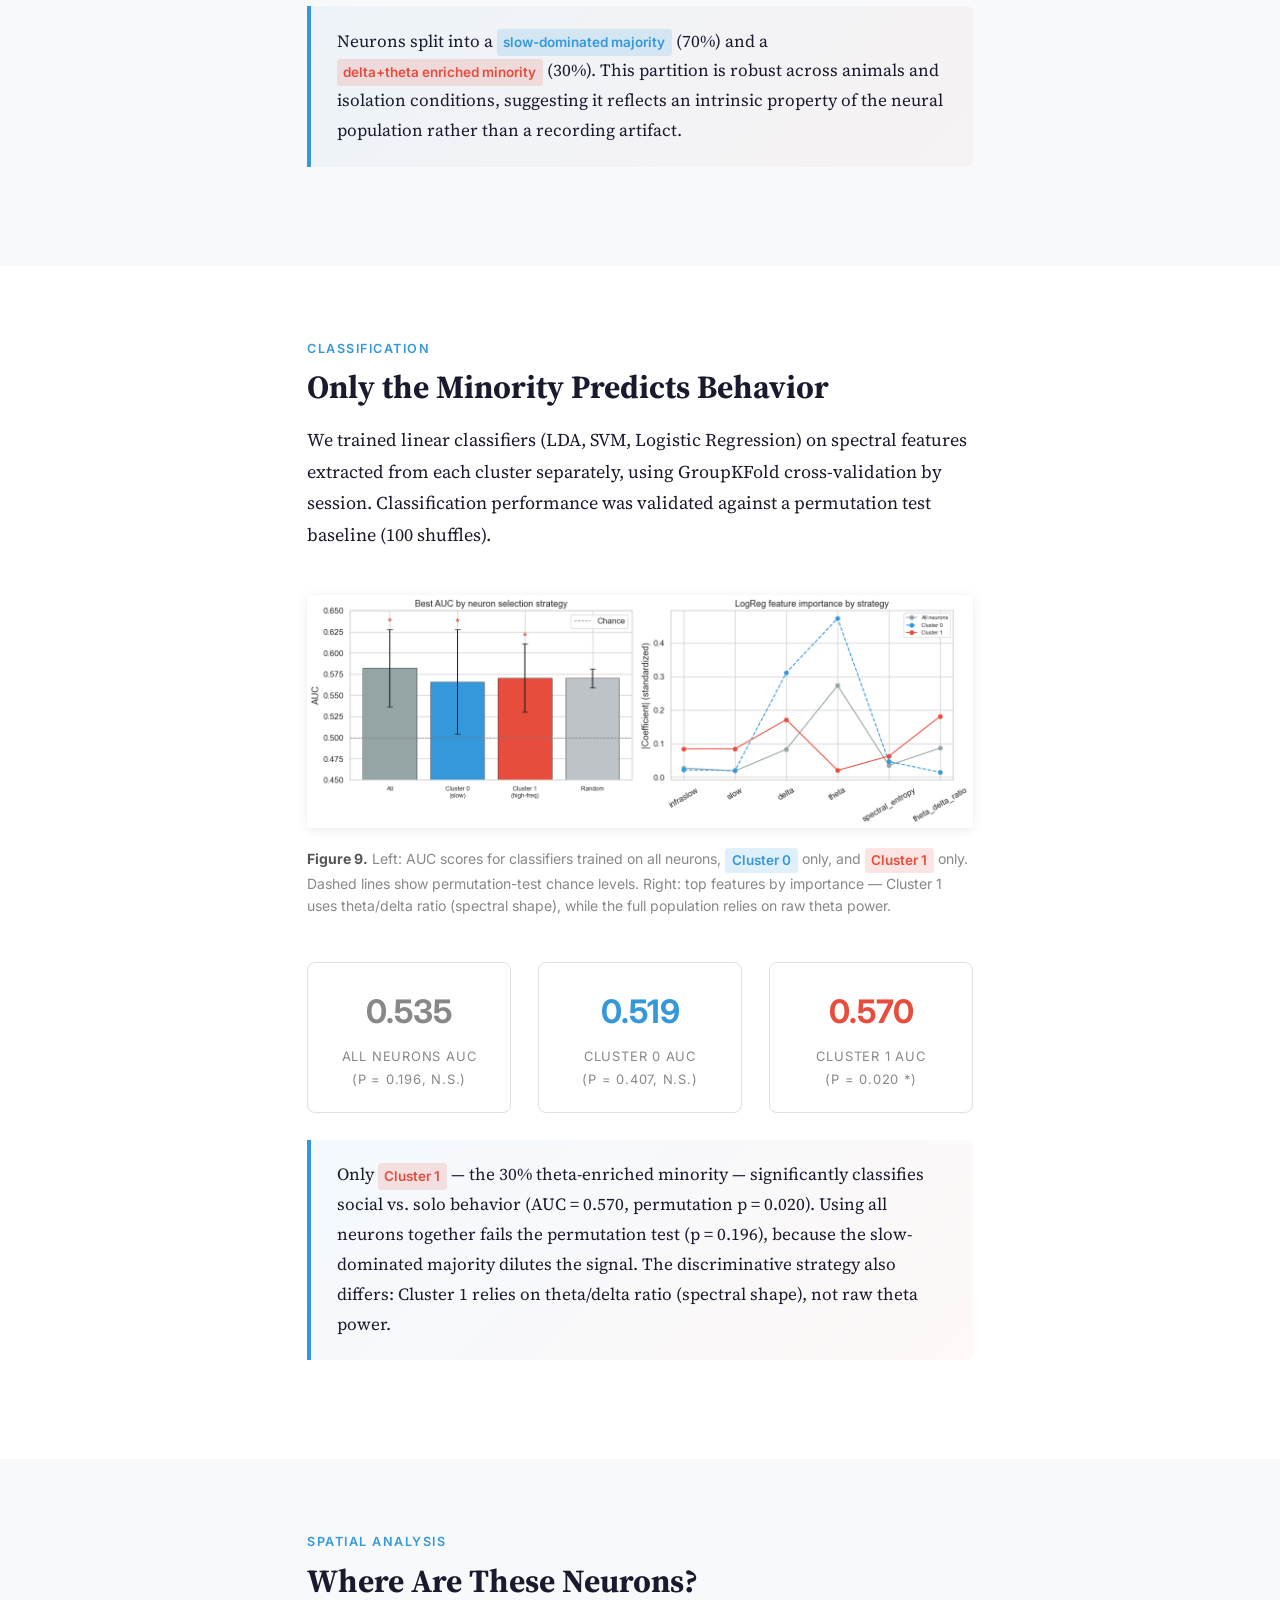
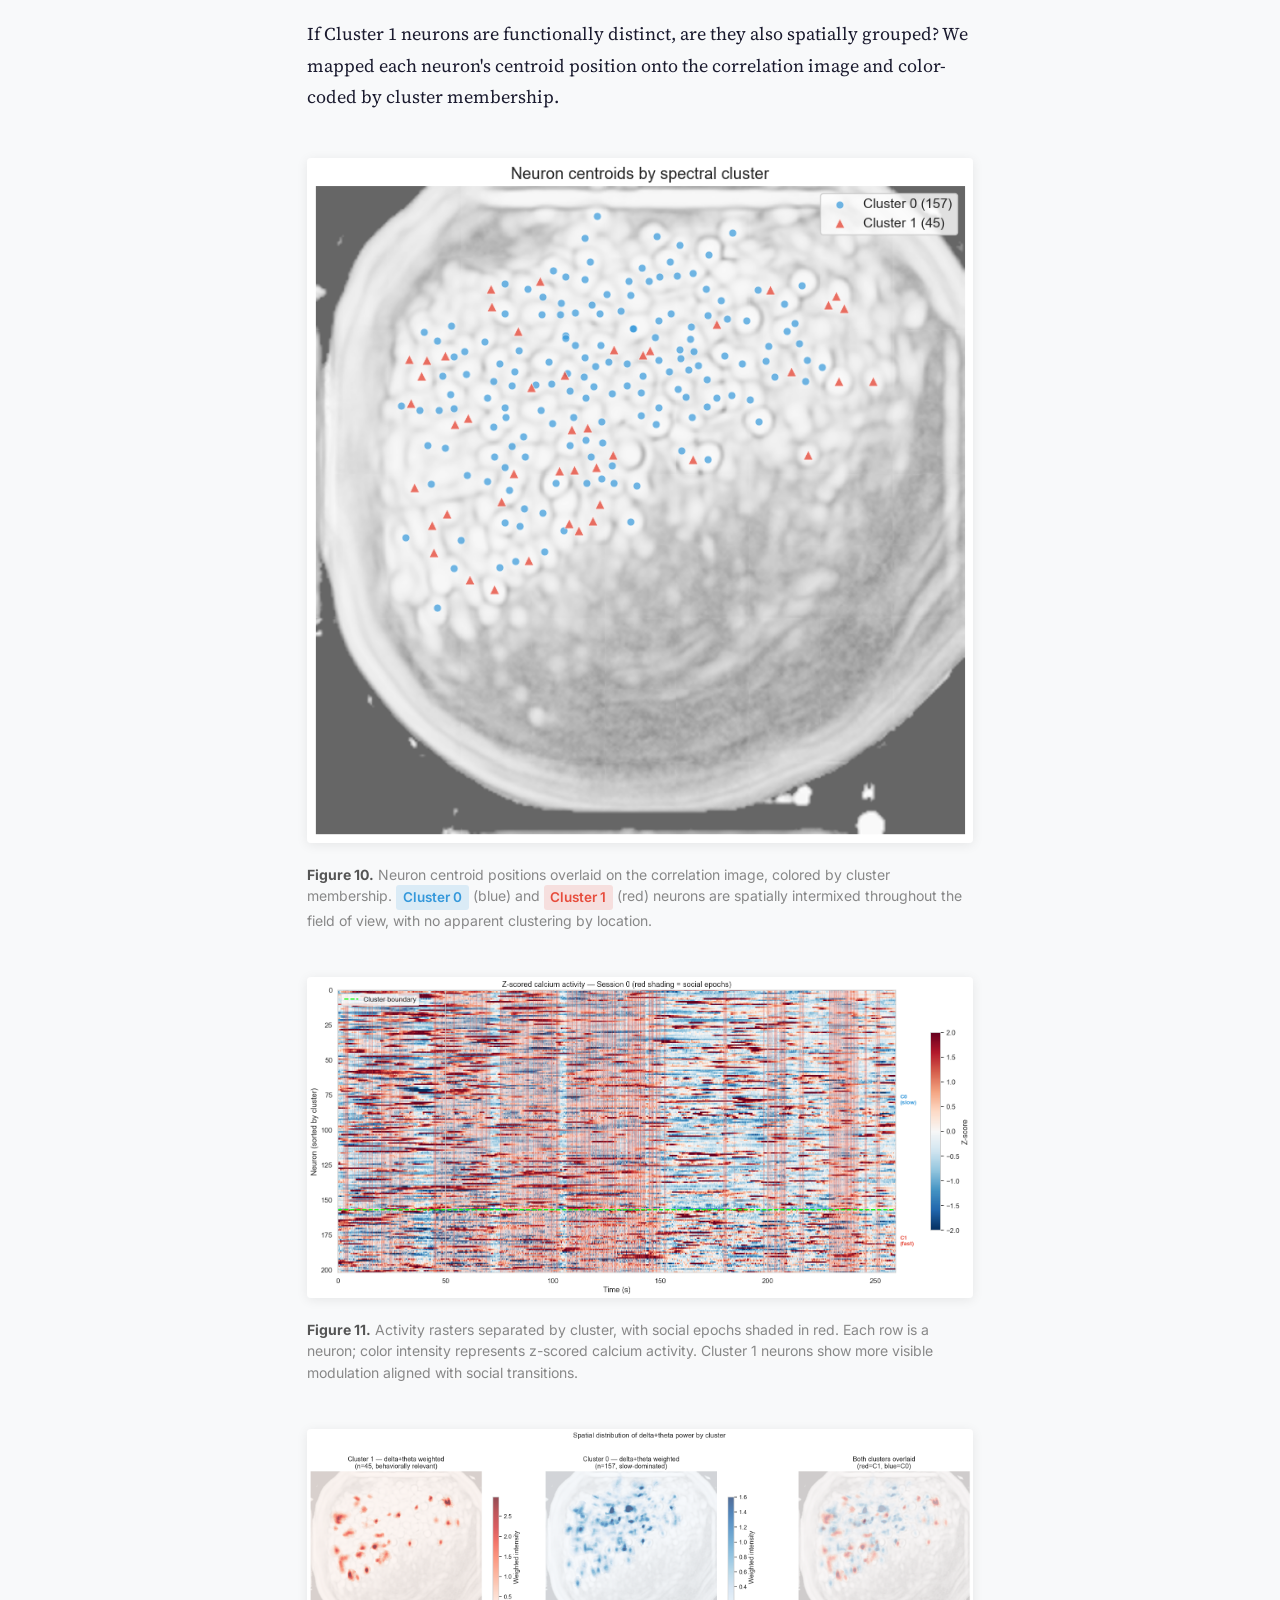
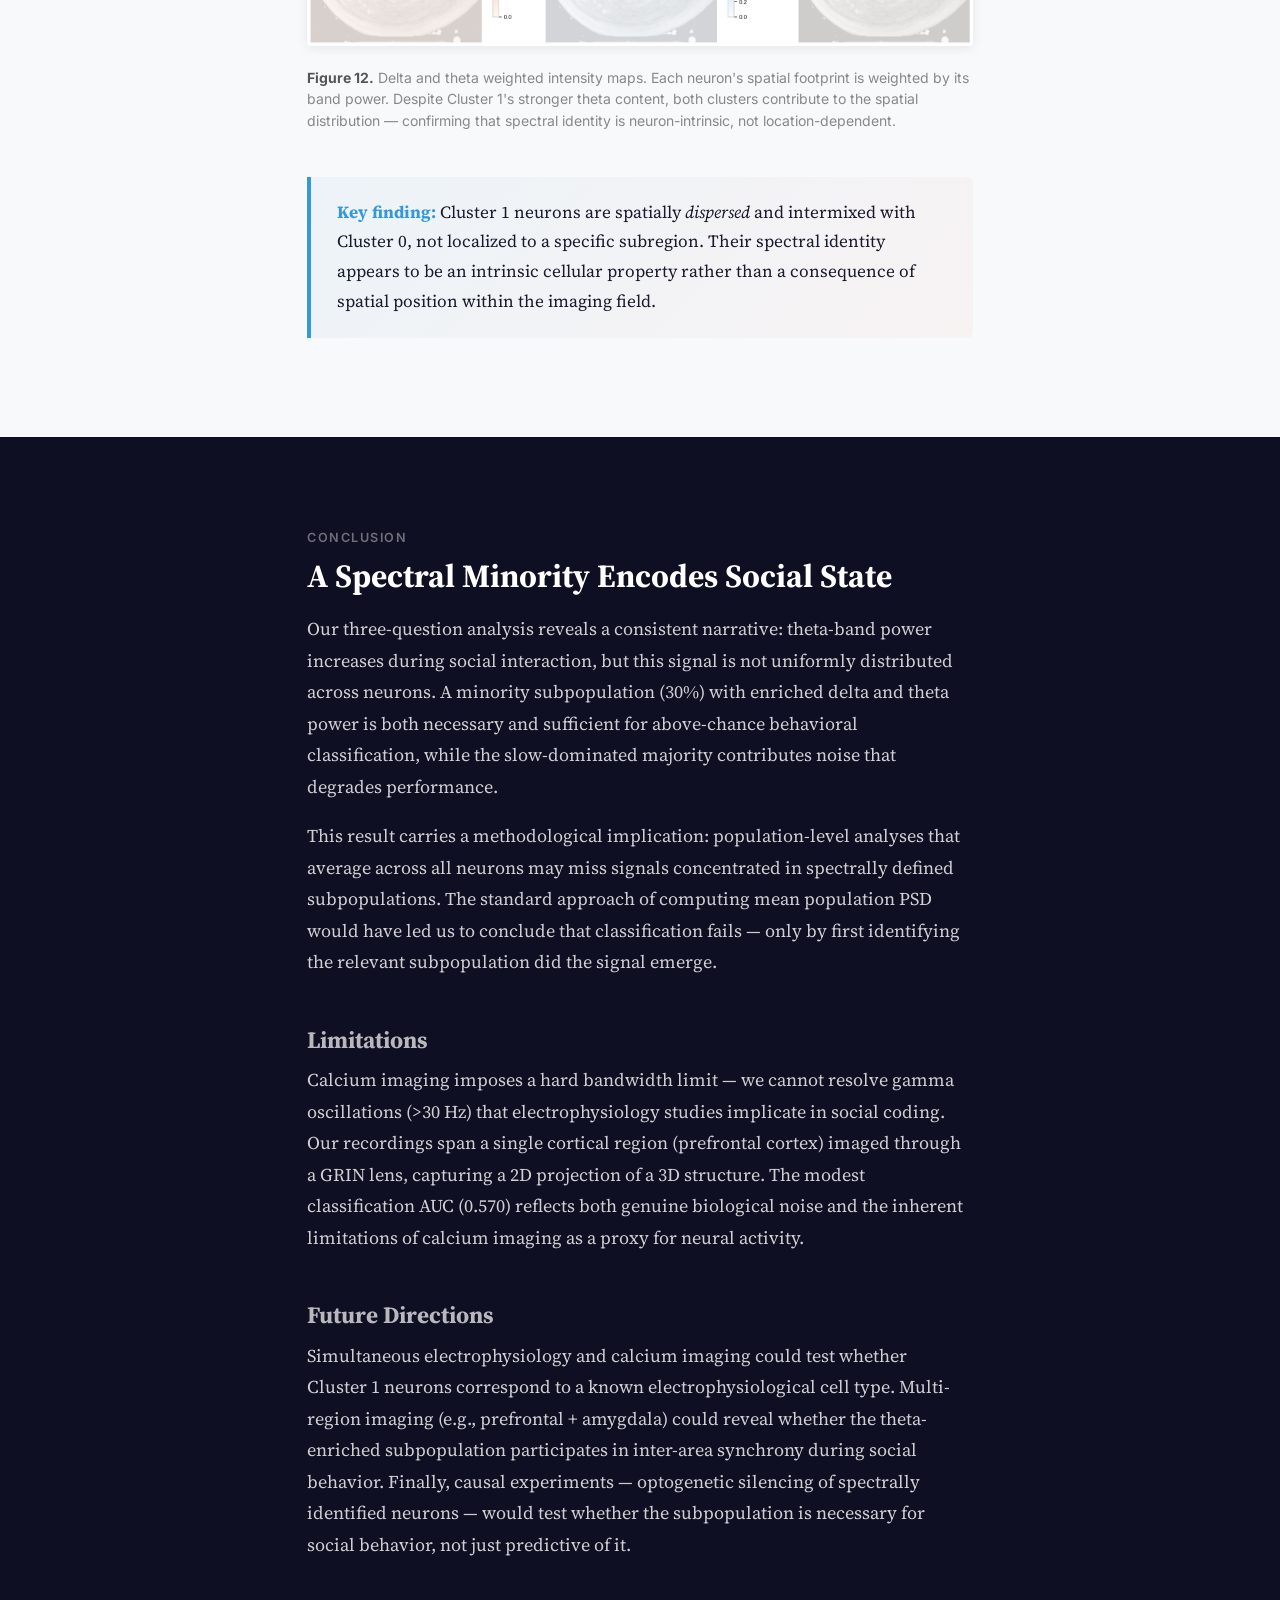
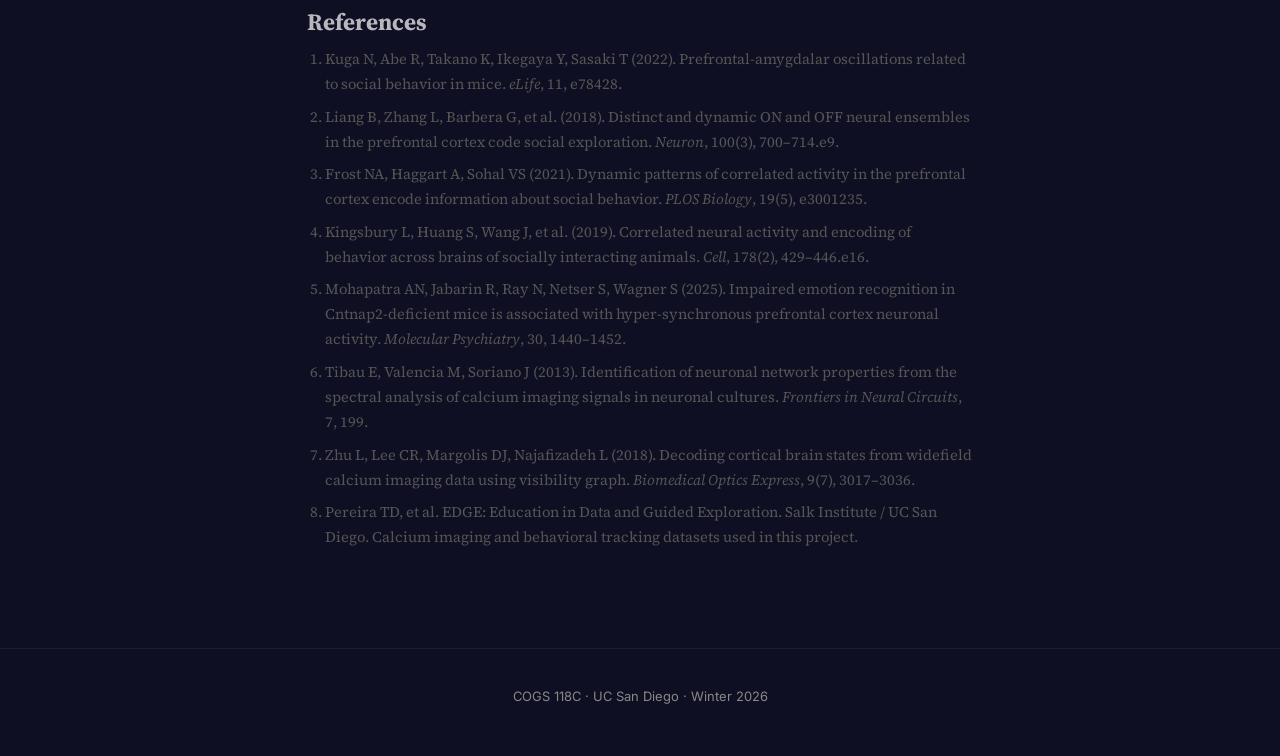
==== commit 70c277c6: "changes" ====
--- a/docs/index.html
+++ b/docs/index.html
@@ -77,188 +77,32 @@
 </section>
 
 <!-- ============================================================
-     Section 3: Introduction
+     Section 3: Introduction & Background (merged, tightened)
      ============================================================ -->
 <section>
   <div class="container reveal">
     <p class="section-label">Introduction</p>
     <h2>The Question</h2>
     <p>
-      How does the brain distinguish between being with others and being alone? Electrophysiology studies have shown that theta-band (4&ndash;7&nbsp;Hz) oscillations in the prefrontal cortex increase during social interaction in mice (<a href="https://elifesciences.org/articles/78428">Kuga et&nbsp;al. 2022</a>). But these findings come from local field potentials&mdash;a macroscopic signal. We asked whether the same spectral signatures are recoverable at the level of individual neurons, using calcium imaging.
-    </p>
-    <p>
-      Calcium imaging provides single-cell resolution but acts as a low-pass filter on neural activity: the fluorescent indicator GCaMP6s has a ~600&nbsp;ms decay time, limiting resolvable frequencies to below ~7&nbsp;Hz. This makes theta the upper edge of what we can detect&mdash;exactly the band implicated in social coding.
-    </p>
-    <p>
-      We use data from the EDGE (Educating &amp; Developing scholars in Genomics and Engineering) neuroscience course developed by Talmo Pereira and colleagues, which provides calcium fluorescence recordings paired with behavioral video and pose tracking from social interaction experiments. Using this dataset, we develop a signal processing pipeline that extracts spectral features from individual neurons, clusters neurons by their frequency profiles, and tests whether spectral subpopulations differ in their ability to classify behavior. Our analysis follows three questions, each building on the last.
-    </p>
-  </div>
-</section>
-
-<!-- ============================================================
-     Section 3b: Background
-     ============================================================ -->
-<section>
-  <div class="container reveal">
-    <p class="section-label">Background</p>
-    <h2>What We Know &mdash; and What We Don't</h2>
-
-    <h3>Theta oscillations and social behavior</h3>
-    <p>
-      The link between prefrontal theta and social behavior is now supported by multiple electrophysiology studies. <a href="https://elifesciences.org/articles/78428">Kuga et&nbsp;al. (2022)</a> showed that 4&ndash;7&nbsp;Hz power in the dorsomedial prefrontal cortex increases during social attention in mice, with optogenetic replication of these oscillatory patterns restoring social behavior in Shank3-knockout animals. <a href="https://www.nature.com/articles/s41380-024-02754-8">Mohapatra et&nbsp;al. (2024)</a> extended this by demonstrating that <em>excess</em> prefrontal theta synchrony in Cntnap2-deficient mice impairs social discrimination, establishing that theta-band activity is not merely correlated with social state but causally involved. These findings converge on a clear picture: prefrontal theta oscillations track social engagement, and disrupting them disrupts social behavior.
-    </p>
-
-    <h3>Calcium imaging of social behavior in mPFC</h3>
-    <p>
-      In parallel, calcium imaging has revealed rich social coding in the medial prefrontal cortex at single-cell resolution. <a href="https://pmc.ncbi.nlm.nih.gov/articles/PMC6224317/">Liang et&nbsp;al. (2018)</a> identified distinct ON and OFF neural ensembles&mdash;each comprising only 3&ndash;11% of imaged neurons&mdash;that encode social exploration in prelimbic cortex. <a href="https://www.sciencedirect.com/science/article/pii/S0092867419305501">Kingsbury et&nbsp;al. (2019)</a> found inter-brain correlated activity in dorsomedial PFC that predicts social interactions and dominance. <a href="https://journals.plos.org/plosbiology/article?id=10.1371/journal.pbio.3001235">Frost, Haggart &amp; Sohal (2021)</a> showed that correlated activity in mPFC subpopulations&mdash;not individual firing rates&mdash;carries social information, with ~20&ndash;30% of neurons providing optimal decoding accuracy.
-    </p>
-
-    <h3>The gap: all rate-based, none spectral</h3>
-    <p>
-      A striking pattern emerges from this literature: <strong>every calcium imaging study of social behavior uses rate-based or correlation-based measures</strong>. Neurons are classified as "social-responsive" by whether their activity rates increase or decrease, not by their frequency content. Meanwhile, the electrophysiology studies that implicate theta oscillations operate at the population level (LFP), with no single-neuron spectral characterization.
-    </p>
-    <p>
-      This leaves a fundamental question unanswered: <em>can theta-band spectral signatures&mdash;the dominant marker of social coding in LFP&mdash;be recovered from individual neurons using calcium imaging?</em> The technical challenge is real. Calcium indicators are low-pass filters on neural activity: GCaMP6s has a ~600&nbsp;ms decay constant, placing theta (4&ndash;7&nbsp;Hz) at the very edge of what is recoverable. Spectral analysis of calcium traces has been validated in neuronal cultures (<a href="https://www.frontiersin.org/journals/neural-circuits/articles/10.3389/fncir.2013.00199/full">Tibau et&nbsp;al. 2013</a>) and for brain-state classification (<a href="https://pmc.ncbi.nlm.nih.gov/articles/PMC6033549/">Zhu et&nbsp;al. 2018</a>; <a href="https://pmc.ncbi.nlm.nih.gov/articles/PMC6952529/">Brier et&nbsp;al. 2019</a>), but has never been applied to social behavior.
-    </p>
-    <p>
-      A second gap compounds the first. Theta/delta power ratio&mdash;a spectral shape metric&mdash;has been a standard feature in EEG sleep staging since the 1980s (<a href="https://pubmed.ncbi.nlm.nih.gov/6522504/">van Luijtelaar &amp; Coenen, 1984</a>) and outperforms raw band power for indexing behavioral modes in hippocampal LFP (<a href="https://pmc.ncbi.nlm.nih.gov/articles/PMC8193833/">Schultheiss et&nbsp;al. 2020</a>). Yet this metric has never been computed from calcium imaging data.
-    </p>
-
-    <h3>Our contribution</h3>
-    <p>
-      We bridge these two literatures by applying spectral feature extraction&mdash;Welch PSD, band power, theta/delta ratio&mdash;to single-neuron calcium traces during social behavior. Rather than asking <em>which neurons fire more</em>, we ask <em>which neurons oscillate differently</em>. This spectral lens reveals structure invisible to rate-based analysis: a neuron subpopulation defined not by activity level but by frequency profile, whose social coding is masked when pooled with the majority.
-    </p>
-  </div>
-</section>
-
-<!-- ============================================================
-     Section 4: From Video to Behavior Labels
-     ============================================================ -->
-<section>
-  <div class="container reveal">
-    <p class="section-label">The Experiment</p>
-    <h2>From Video to Behavior Labels</h2>
-    <p>
-      A resident mouse is recorded alone in an arena, then joined by an intruder. Video is captured at 25&nbsp;fps and processed through <strong>SLEAP</strong>, a deep-learning pose tracker that identifies 15 body keypoints on each animal. We define "social" as frames where the resident's nose is within 10&nbsp;pixels of the intruder's nearest body part.
-    </p>
-  </div>
-
-  <div class="figure-wide reveal">
-    <div class="figure">
-      <video src="distance_bands.mp4" autoplay loop muted playsinline style="width:100%; border-radius:4px; box-shadow:0 2px 12px rgba(0,0,0,0.08);"></video>
-      <p class="figure-caption"><strong>Figure 1.</strong> SLEAP pose tracking and social proximity analysis. <strong>(A)</strong> Behavior video with skeleton overlays (green = resident, orange = intruder). <strong>(B)</strong> Nose-to-body distance with 10-pixel social threshold; the red bar indicates social contact periods. 30-second clip from Session 5 (Animal 5-2, 24hr isolation).</p>
-    </div>
-  </div>
-
-  <div class="figure-wide reveal">
-    <div class="figure">
-      <img src="figures/fig-social-comparison.png" alt="Side-by-side comparison of NOT SOCIAL vs SOCIAL frames with distance annotations">
-      <p class="figure-caption"><strong>Figure 2.</strong> What "social" means in practice. Left: animals separated (distance &gt; 80 px, blue border). Right: nose-to-body contact (distance &lt; 10 px, red border). The dashed white line shows the measured distance between resident nose and intruder body.</p>
-    </div>
-  </div>
-
-  <div class="container reveal">
-    <p>
-      These binary labels are resampled from 25&nbsp;fps to 30&nbsp;fps to match the calcium imaging frame rate, giving us a behavior timeseries aligned with every neural data point.
-    </p>
-  </div>
-</section>
-
-<!-- ============================================================
-     Section 5: The Neural Recording
-     ============================================================ -->
-<section>
-  <div class="container reveal">
-    <p class="section-label">The Data</p>
-    <h2>The Neural Recording</h2>
-    <p>
-      While the mouse behaves, a miniature microscope images calcium fluorescence through a GRIN lens implanted in the prefrontal cortex. Neurons that fire produce transient increases in fluorescence (&Delta;F/F), giving us a continuous signal for each cell at 30&nbsp;fps.
-    </p>
-  </div>
-
-  <div class="figure-wide reveal">
-    <div class="figure">
-      <img src="figures/fig-correlation-image.png" alt="Correlation image showing the circular field of view with neuronal structures">
-      <p class="figure-caption"><strong>Figure 3.</strong> Correlation image (C<sub>n</sub>) of the imaging field of view. Brighter regions indicate spatially correlated activity, corresponding to neuronal cell bodies. The circular boundary reflects the GRIN lens aperture.</p>
-    </div>
-  </div>
-
-  <div class="figure-wide reveal">
-    <div class="figure">
-      <img src="figures/fig-neuron-traces.png" alt="Calcium traces of top active neurons with social epoch shading">
-      <p class="figure-caption"><strong>Figure 4.</strong> Raw calcium traces from the most active neurons in one session. Red-shaded regions indicate social epochs. Each row is a different neuron; the y-axis shows z-scored fluorescence (&Delta;F/F).</p>
-    </div>
-  </div>
-
-  <div class="container reveal">
-    <div class="stat-row">
-      <div class="stat">
-        <span class="stat-value">3,938</span>
-        <span class="stat-label">Total Neurons</span>
-      </div>
-      <div class="stat">
-        <span class="stat-value">18</span>
-        <span class="stat-label">Recording Sessions</span>
-      </div>
-      <div class="stat">
-        <span class="stat-value">~87 min</span>
-        <span class="stat-label">Total Recording Time</span>
-      </div>
-      <div class="stat">
-        <span class="stat-value">30 Hz</span>
-        <span class="stat-label">Sampling Rate</span>
-      </div>
-    </div>
-  </div>
-</section>
-
-<!-- ============================================================
-     Section 6: Neural Signal Properties
-     ============================================================ -->
-<section>
-  <div class="container reveal">
-    <p class="section-label">Signal Properties</p>
-    <h2>How Neurons Respond to Social Contact</h2>
-    <p>
-      Before asking classification questions, we characterized how individual neurons' spectral content relates to behavior. Using Butterworth bandpass filters, we decomposed each neuron's calcium trace into four frequency bands: <strong>infraslow</strong> (0.01&ndash;0.1&nbsp;Hz), <strong>slow</strong> (0.1&ndash;1&nbsp;Hz), <strong>delta</strong> (1&ndash;4&nbsp;Hz), and <strong>theta</strong> (4&ndash;7&nbsp;Hz).
-    </p>
-  </div>
-
-  <div class="figure-wide reveal">
-    <div class="figure">
-      <img src="figures/fig-band-decomposition.png" alt="Band-filtered signal decomposition showing infraslow, slow, delta, and theta components aligned with social epochs">
-      <p class="figure-caption"><strong>Figure 5.</strong> Spectral decomposition of a single neuron's calcium trace. Each row shows a different frequency band with its Hilbert envelope. Red shading marks social epochs. Note the visible modulation of delta and theta envelopes during social periods.</p>
-    </div>
-  </div>
-
-  <div class="container reveal">
-    <p>
-      To quantify each neuron's social sensitivity, we computed a <strong>Social Modulation Index</strong> (SMI): the normalized difference in mean activity between social and solo epochs. An SMI of +1 means exclusively active during social contact; &minus;1 means exclusively suppressed.
-    </p>
-  </div>
-
-  <div class="figure-wide reveal">
-    <div class="figure">
-      <img src="figures/fig-smi-modulation.png" alt="Social Modulation Index distribution and heatmaps of top excited and suppressed neurons">
-      <p class="figure-caption"><strong>Figure 6.</strong> Social modulation across the neural population. Left: distribution of SMI values &mdash; 87% of neurons show significant modulation (|SMI| &gt; threshold), but responses are heterogeneous. Right: heatmaps of the most socially excited (top) and suppressed (bottom) neurons, aligned to social bout onset.</p>
-    </div>
-  </div>
-
-  <div class="container reveal">
-    <div class="finding">
-      <strong>Key insight:</strong> Most neurons respond to social state, but in opposite directions &mdash; some increase activity, others decrease. This heterogeneity means a simple population average would cancel out the signal.
-    </div>
-  </div>
-</section>
-
-<!-- ============================================================
-     Section 6b: Research Questions
+      Theta-band (4&ndash;7&nbsp;Hz) oscillations in the prefrontal cortex track social behavior in mice. <a href="https://elifesciences.org/articles/78428">Kuga et&nbsp;al. (2022)</a> showed this with electrophysiology and confirmed it causally via optogenetics, while <a href="https://www.nature.com/articles/s41380-024-02754-8">Mohapatra et&nbsp;al. (2025)</a> demonstrated that excess theta synchrony impairs social discrimination. But these findings come from local field potentials&mdash;a macroscopic signal. We asked: <em>can the same theta signatures be recovered from individual neurons using calcium imaging?</em>
+    </p>
+    <p>
+      Calcium imaging studies of social behavior in mPFC have revealed rich single-cell coding (<a href="https://pmc.ncbi.nlm.nih.gov/articles/PMC6224317/">Liang et&nbsp;al. 2018</a>; <a href="https://www.sciencedirect.com/science/article/pii/S0092867419305501">Kingsbury et&nbsp;al. 2019</a>; <a href="https://journals.plos.org/plosbiology/article?id=10.1371/journal.pbio.3001235">Frost, Haggart &amp; Sohal 2021</a>), but <strong>every study uses rate-based or correlation-based measures</strong>&mdash;none have examined frequency content. The technical challenge is real: GCaMP6s has a ~600&nbsp;ms decay time, placing theta at the very edge of what calcium imaging can resolve. Still, spectral analysis of calcium traces has been validated in other contexts (<a href="https://www.frontiersin.org/journals/neural-circuits/articles/10.3389/fncir.2013.00199/full">Tibau et&nbsp;al. 2013</a>; <a href="https://pmc.ncbi.nlm.nih.gov/articles/PMC6033549/">Zhu et&nbsp;al. 2018</a>), just never for social behavior.
+    </p>
+    <p>
+      We bridge this gap using data from the EDGE neuroscience course (Talmo Pereira and colleagues), applying spectral feature extraction&mdash;Welch PSD, band power, theta/delta ratio&mdash;to single-neuron calcium traces. Rather than asking <em>which neurons fire more</em>, we ask <em>which neurons oscillate differently</em>.
+    </p>
+  </div>
+</section>
+
+<!-- ============================================================
+     Section 3b: Research Questions (moved up)
      ============================================================ -->
 <section>
   <div class="container reveal">
     <p class="section-label">Research Questions</p>
     <h2>Three Questions</h2>
-    <p>The heterogeneous response pattern motivates a three-part investigation, each building on the last:</p>
+    <p>Our analysis follows three questions, each building on the last:</p>
     <ol class="questions-list">
       <li><strong>Band&ndash;Behavior Link</strong> &mdash; Do specific frequency bands of the calcium signal differentiate social from solo epochs?</li>
       <li><strong>Neuron&ndash;Band Heterogeneity</strong> &mdash; Do neurons split into subpopulations with distinct spectral profiles?</li>
@@ -268,6 +112,126 @@
 </section>
 
 <!-- ============================================================
+     Section 4: From Video to Behavior Labels
+     ============================================================ -->
+<section>
+  <div class="container reveal">
+    <p class="section-label">The Experiment</p>
+    <h2>From Video to Behavior Labels</h2>
+    <p>
+      A resident mouse is recorded alone in an arena, then joined by an intruder. Video is captured at 25&nbsp;fps and processed through <strong>SLEAP</strong>, a deep-learning pose tracker that identifies 15 body keypoints on each animal. We define "social" as frames where the resident's nose is within 10&nbsp;pixels of the intruder's nearest body part.
+    </p>
+  </div>
+
+  <div class="figure-wide reveal">
+    <div class="figure">
+      <video src="distance_bands.mp4" autoplay loop muted playsinline style="width:100%; border-radius:4px; box-shadow:0 2px 12px rgba(0,0,0,0.08);"></video>
+      <p class="figure-caption"><strong>Figure 1.</strong> SLEAP pose tracking and social proximity analysis. <strong>(A)</strong> Behavior video with skeleton overlays (green = resident, orange = intruder). <strong>(B)</strong> Nose-to-body distance with 10-pixel social threshold; the red bar indicates social contact periods. 30-second clip from Session 5 (Animal 5-2, 24hr isolation).</p>
+    </div>
+  </div>
+
+  <div class="figure-wide reveal">
+    <div class="figure">
+      <img src="figures/fig-social-comparison.png" alt="Side-by-side comparison of NOT SOCIAL vs SOCIAL frames with distance annotations">
+      <p class="figure-caption"><strong>Figure 2.</strong> What "social" means in practice. Left: animals separated (distance &gt; 80 px, blue border). Right: nose-to-body contact (distance &lt; 10 px, red border). The dashed white line shows the measured distance between resident nose and intruder body.</p>
+    </div>
+  </div>
+
+  <div class="container reveal">
+    <p>
+      These binary labels are resampled from 25&nbsp;fps to 30&nbsp;fps to match the calcium imaging frame rate, giving us a behavior timeseries aligned with every neural data point.
+    </p>
+  </div>
+</section>
+
+<!-- ============================================================
+     Section 5: The Neural Recording
+     ============================================================ -->
+<section>
+  <div class="container reveal">
+    <p class="section-label">The Data</p>
+    <h2>The Neural Recording</h2>
+    <p>
+      While the mouse behaves, a miniature microscope images calcium fluorescence through a GRIN lens implanted in the prefrontal cortex. Neurons that fire produce transient increases in fluorescence (&Delta;F/F), giving us a continuous signal for each cell at 30&nbsp;fps.
+    </p>
+  </div>
+
+  <div class="figure-wide reveal">
+    <div class="figure">
+      <img src="figures/fig-correlation-image.png" alt="Correlation image showing the circular field of view with neuronal structures">
+      <p class="figure-caption"><strong>Figure 3.</strong> Correlation image (C<sub>n</sub>) of the imaging field of view. Brighter regions indicate spatially correlated activity, corresponding to neuronal cell bodies. The circular boundary reflects the GRIN lens aperture.</p>
+    </div>
+  </div>
+
+  <div class="figure-wide reveal">
+    <div class="figure">
+      <img src="figures/fig-neuron-traces.png" alt="Calcium traces of top active neurons with social epoch shading">
+      <p class="figure-caption"><strong>Figure 4.</strong> Raw calcium traces from the most active neurons in one session. Red-shaded regions indicate social epochs. Each row is a different neuron; the y-axis shows z-scored fluorescence (&Delta;F/F).</p>
+    </div>
+  </div>
+
+  <div class="container reveal">
+    <div class="stat-row">
+      <div class="stat">
+        <span class="stat-value">3,938</span>
+        <span class="stat-label">Total Neurons</span>
+      </div>
+      <div class="stat">
+        <span class="stat-value">18</span>
+        <span class="stat-label">Recording Sessions</span>
+      </div>
+      <div class="stat">
+        <span class="stat-value">~87 min</span>
+        <span class="stat-label">Total Recording Time</span>
+      </div>
+      <div class="stat">
+        <span class="stat-value">30 Hz</span>
+        <span class="stat-label">Sampling Rate</span>
+      </div>
+    </div>
+  </div>
+</section>
+
+<!-- ============================================================
+     Section 6: Neural Signal Properties
+     ============================================================ -->
+<section>
+  <div class="container reveal">
+    <p class="section-label">Signal Properties</p>
+    <h2>How Neurons Respond to Social Contact</h2>
+    <p>
+      Before asking classification questions, we characterized how individual neurons' spectral content relates to behavior. Using Butterworth bandpass filters, we decomposed each neuron's calcium trace into four frequency bands: <strong>infraslow</strong> (0.01&ndash;0.1&nbsp;Hz), <strong>slow</strong> (0.1&ndash;1&nbsp;Hz), <strong>delta</strong> (1&ndash;4&nbsp;Hz), and <strong>theta</strong> (4&ndash;7&nbsp;Hz).
+    </p>
+  </div>
+
+  <div class="figure-wide reveal">
+    <div class="figure">
+      <img src="figures/fig-band-decomposition.png" alt="Band-filtered signal decomposition showing infraslow, slow, delta, and theta components aligned with social epochs">
+      <p class="figure-caption"><strong>Figure 5.</strong> Spectral decomposition of a single neuron's calcium trace. Each row shows a different frequency band with its Hilbert envelope. Red shading marks social epochs. Note the visible modulation of delta and theta envelopes during social periods.</p>
+    </div>
+  </div>
+
+  <div class="container reveal">
+    <p>
+      To quantify each neuron's social sensitivity, we computed a <strong>Social Modulation Index</strong> (SMI): the normalized difference in mean activity between social and solo epochs. An SMI of +1 means exclusively active during social contact; &minus;1 means exclusively suppressed.
+    </p>
+  </div>
+
+  <div class="figure-wide reveal">
+    <div class="figure">
+      <img src="figures/fig-smi-modulation.png" alt="Social Modulation Index distribution and heatmaps of top excited and suppressed neurons">
+      <p class="figure-caption"><strong>Figure 6.</strong> Social modulation across the neural population. Left: distribution of SMI values &mdash; 87% of neurons show significant modulation (|SMI| &gt; threshold), but responses are heterogeneous. Right: heatmaps of the most socially excited (top) and suppressed (bottom) neurons, aligned to social bout onset.</p>
+    </div>
+  </div>
+
+  <div class="container reveal">
+    <div class="finding">
+      <strong>Key insight:</strong> Most neurons respond to social state, but in opposite directions &mdash; some increase activity, others decrease. This heterogeneity means a simple population average would cancel out the signal.
+    </div>
+  </div>
+</section>
+
+<!-- ============================================================
      Section 7: Q1 — Band Power and Behavior
      ============================================================ -->
 <section>
@@ -282,7 +246,7 @@
   <div class="figure-wide reveal">
     <div class="figure">
       <img src="figures/fig-q1-band-power.png" alt="Bar chart comparing band power between social and solo conditions, with Cohen's d effect sizes">
-      <p class="figure-caption"><strong>Figure 7.</strong> Left: mean band power (log scale) during social vs. solo epochs across all neurons and sessions. Right: Cohen's d effect sizes with 95% bootstrap confidence intervals. Theta shows the largest effect (d&nbsp;=&nbsp;0.235), followed by delta (d&nbsp;=&nbsp;0.069). All comparisons p&nbsp;&lt;&nbsp;0.001 after Bonferroni correction.</p>
+      <p class="figure-caption"><strong>Figure 7.</strong> Left: mean band power (log scale) during social vs. solo epochs across all neurons and sessions. Right: Cohen's d effect sizes with 95% bootstrap confidence intervals. Theta shows the largest effect (d&nbsp;=&nbsp;0.235), followed by delta (d&nbsp;=&nbsp;0.069). Both delta and theta pass Bonferroni correction (p&nbsp;&lt;&nbsp;0.001); infraslow and slow do not.</p>
     </div>
   </div>
 
@@ -427,14 +391,13 @@
     <h3 style="margin-top: 2em; color: rgba(255,255,255,0.7);">References</h3>
     <ol class="references" style="padding-left: 1.2em;">
       <li>Kuga N, Abe R, Takano K, Ikegaya Y, Sasaki T (2022). Prefrontal-amygdalar oscillations related to social behavior in mice. <em>eLife</em>, 11, e78428.</li>
-      <li>Liang B, Zhang L, Barbera G, et al. (2018). Distinct and dynamic ON and OFF neural ensembles in the prefrontal cortex code social exploration. <em>Neuron</em>, 100(3), 700&ndash;714.</li>
+      <li>Liang B, Zhang L, Barbera G, et al. (2018). Distinct and dynamic ON and OFF neural ensembles in the prefrontal cortex code social exploration. <em>Neuron</em>, 100(3), 700&ndash;714.e9.</li>
       <li>Frost NA, Haggart A, Sohal VS (2021). Dynamic patterns of correlated activity in the prefrontal cortex encode information about social behavior. <em>PLOS Biology</em>, 19(5), e3001235.</li>
-      <li>Kingsbury L, Huang S, Wang J, et al. (2019). Correlated neural activity and encoding of behavior across brains of socially interacting animals. <em>Cell</em>, 178(2), 429&ndash;446.</li>
-      <li>Mohapatra AN, Jabarin R, Ray N, Netser S, Wagner S (2024). Impaired emotion recognition in Cntnap2-deficient mice is associated with hyper-synchronous prefrontal cortex neuronal activity. <em>Molecular Psychiatry</em>, 30, 1440&ndash;1452.</li>
+      <li>Kingsbury L, Huang S, Wang J, et al. (2019). Correlated neural activity and encoding of behavior across brains of socially interacting animals. <em>Cell</em>, 178(2), 429&ndash;446.e16.</li>
+      <li>Mohapatra AN, Jabarin R, Ray N, Netser S, Wagner S (2025). Impaired emotion recognition in Cntnap2-deficient mice is associated with hyper-synchronous prefrontal cortex neuronal activity. <em>Molecular Psychiatry</em>, 30, 1440&ndash;1452.</li>
       <li>Tibau E, Valencia M, Soriano J (2013). Identification of neuronal network properties from the spectral analysis of calcium imaging signals in neuronal cultures. <em>Frontiers in Neural Circuits</em>, 7, 199.</li>
-      <li>Schultheiss NW, et al. (2020). Awake delta and theta-rhythmic hippocampal network modes during intermittent locomotor behaviors in the rat. <em>Behavioral Neuroscience</em>, 134(6), 529&ndash;546.</li>
-      <li>Donoghue T, Dominguez J, Voytek B (2020). Electrophysiological frequency band ratio measures conflate periodic and aperiodic neural activity. <em>eNeuro</em>, 7(6), ENEURO.0192-20.2020.</li>
-      <li>Pereira TD, et al. EDGE: Educating &amp; Developing scholars in Genomics and Engineering. Salk Institute / UC San Diego. Calcium imaging and behavioral tracking datasets used in this project.</li>
+      <li>Zhu L, Lee CR, Margolis DJ, Najafizadeh L (2018). Decoding cortical brain states from widefield calcium imaging data using visibility graph. <em>Biomedical Optics Express</em>, 9(7), 3017&ndash;3036.</li>
+      <li>Pereira TD, et al. EDGE: Education in Data and Guided Exploration. Salk Institute / UC San Diego. Calcium imaging and behavioral tracking datasets used in this project.</li>
     </ol>
   </div>
 </section>
--- a/docs/css/style.css
+++ b/docs/css/style.css
@@ -509,6 +509,7 @@
   width: 100% !important;
   height: 100% !important;
   border-radius: 0;
+  z-index: 10001;
 }
 
 .mini-player-header {
@@ -831,6 +832,28 @@
 
 .method-table tr:last-child td {
   border-bottom: none;
+}
+
+/* Appendix Inline SVG Figures */
+.appendix-figure {
+  margin: 1.8rem 0;
+  text-align: center;
+}
+
+.appendix-figure svg {
+  max-width: 100%;
+  height: auto;
+  border-radius: 6px;
+  background: #fafbfc;
+}
+
+.appendix-figure-caption {
+  font-family: 'Inter', sans-serif;
+  font-size: 0.8rem;
+  color: var(--text-muted);
+  margin-top: 0.6em;
+  line-height: 1.5;
+  text-align: center;
 }
 
 /* Back to Top Button */
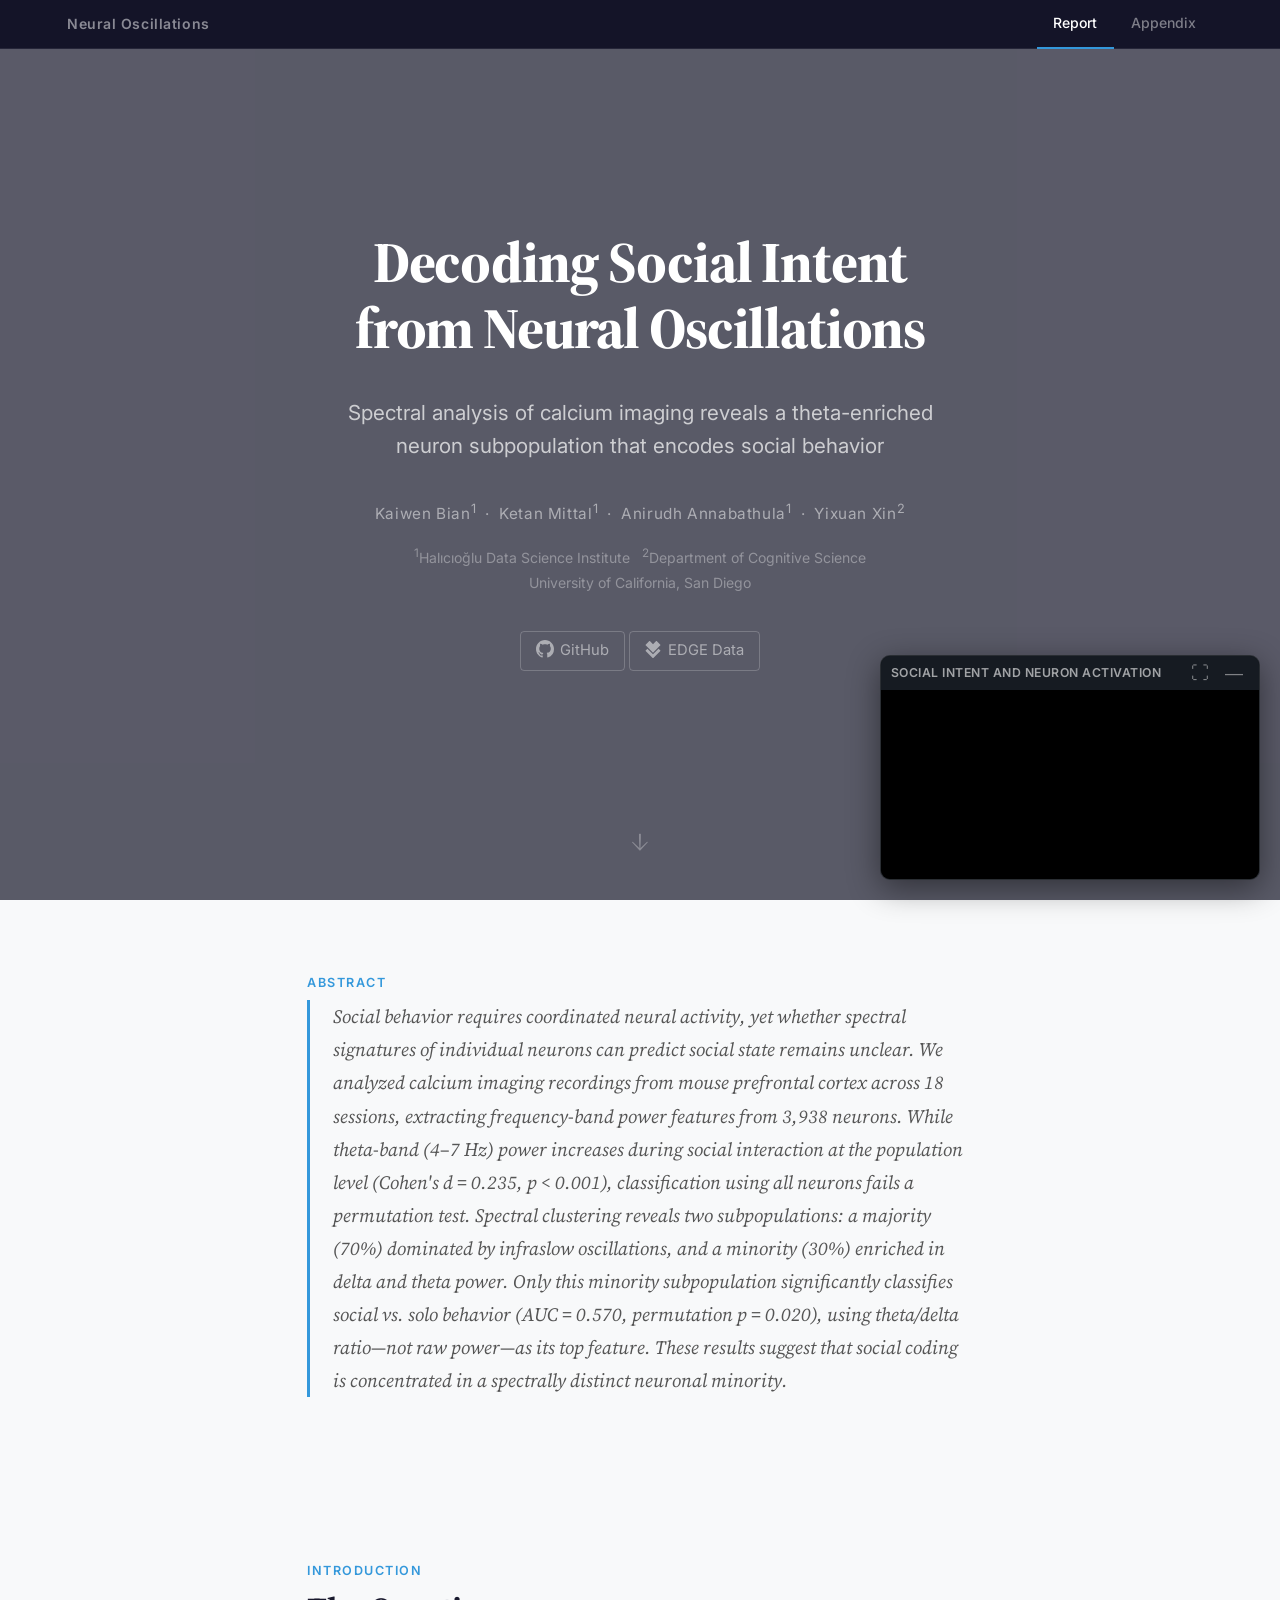
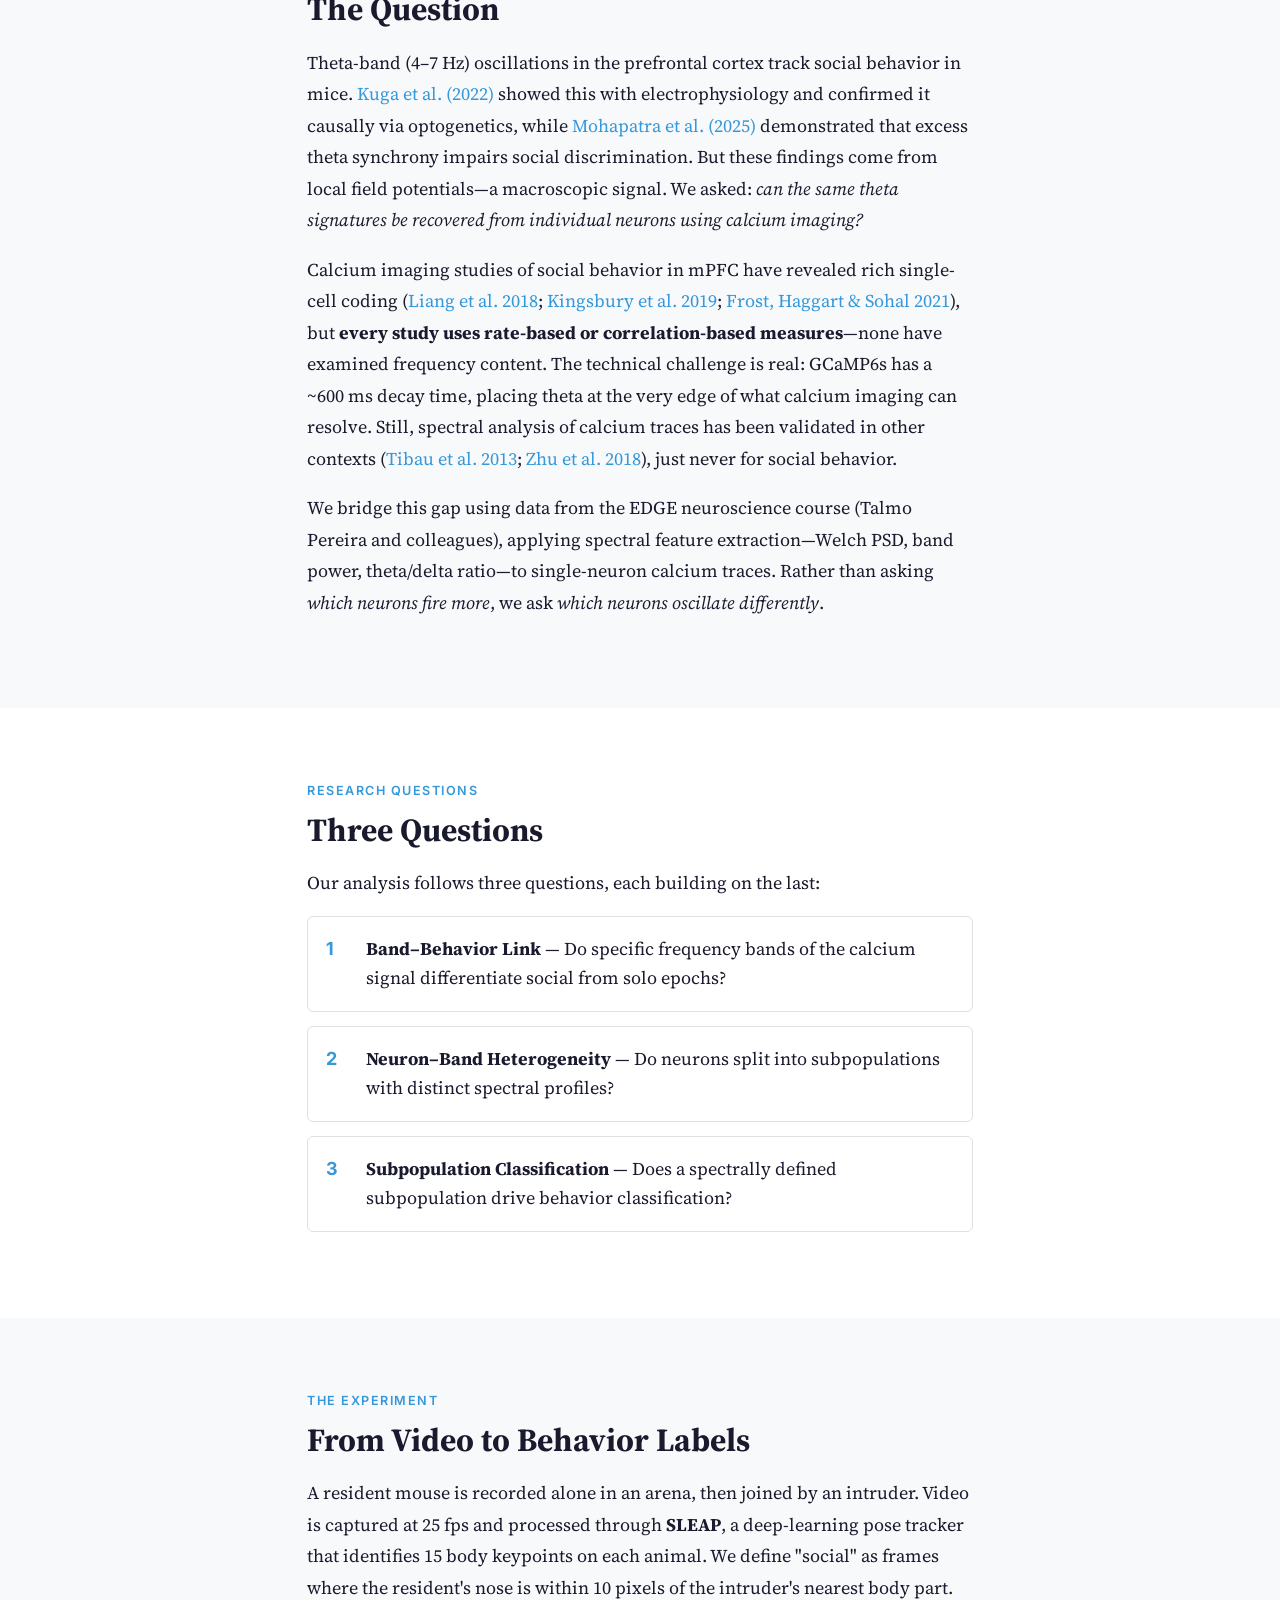
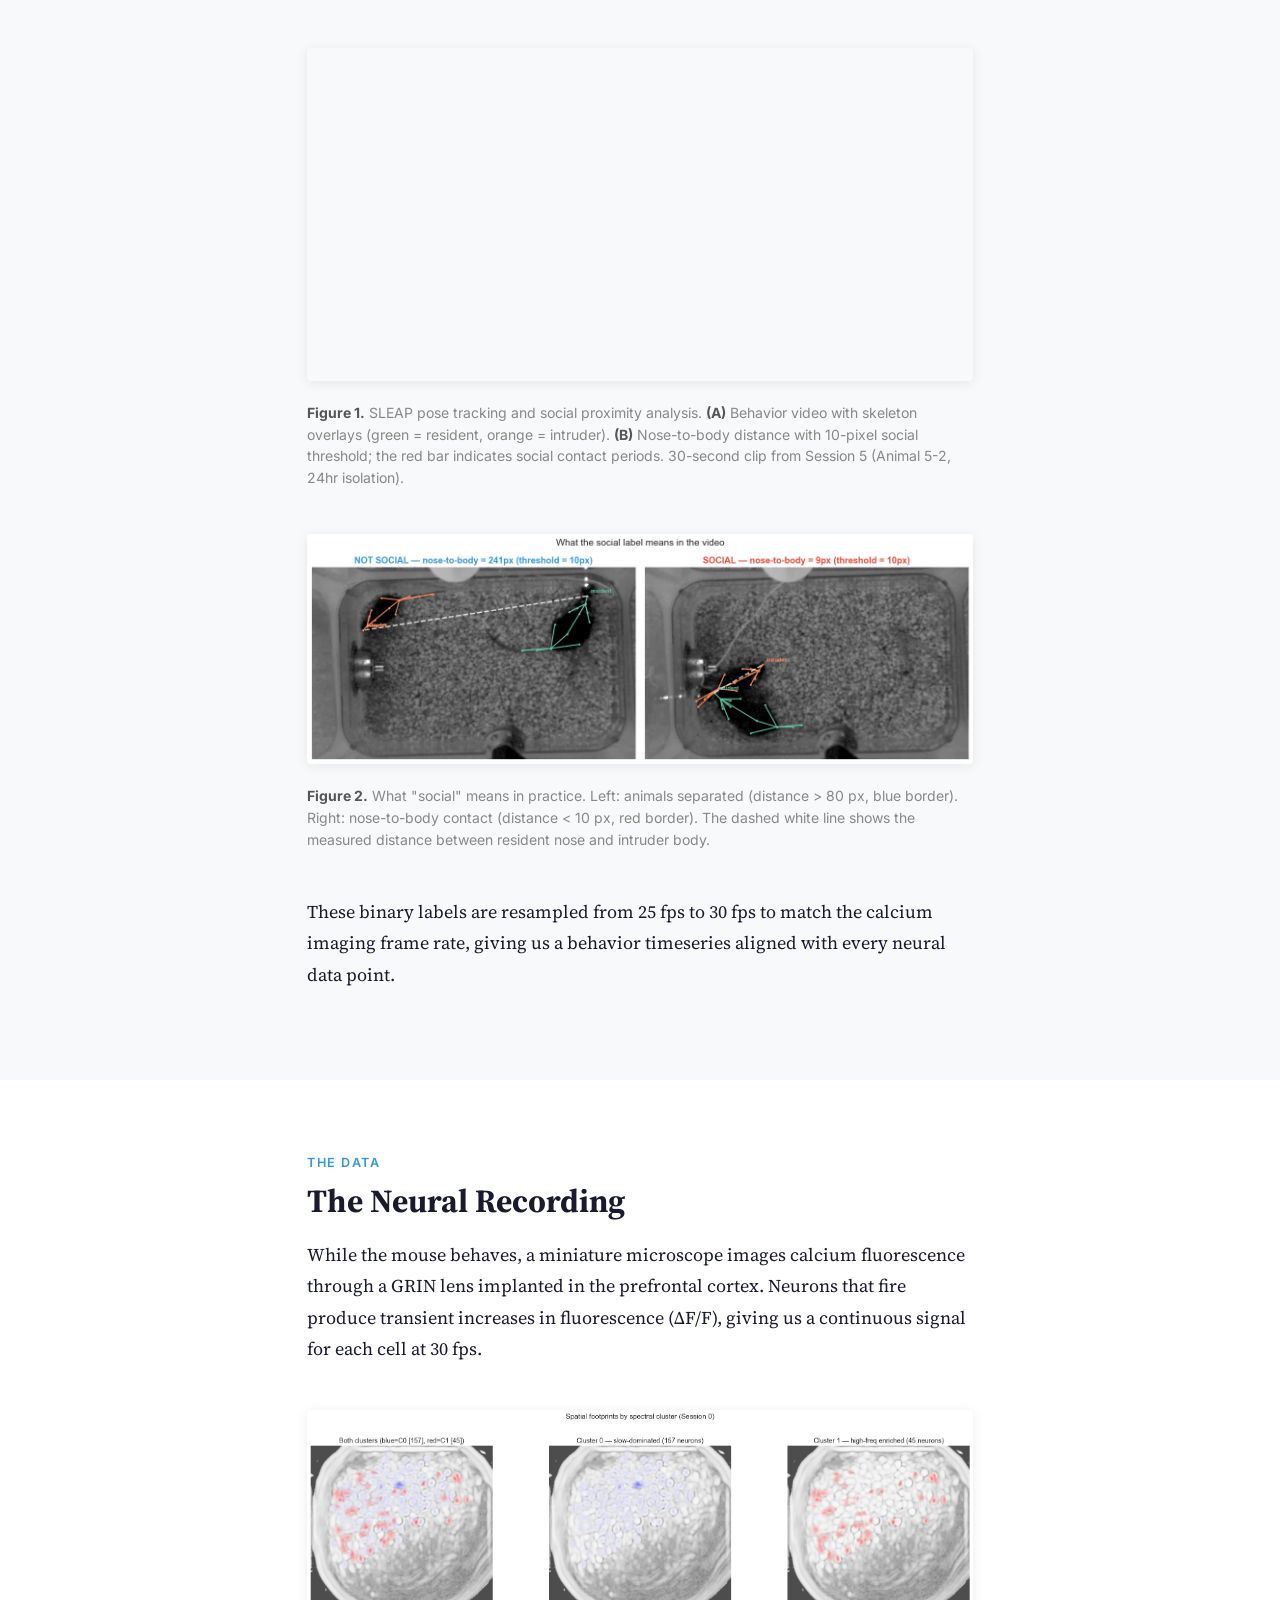
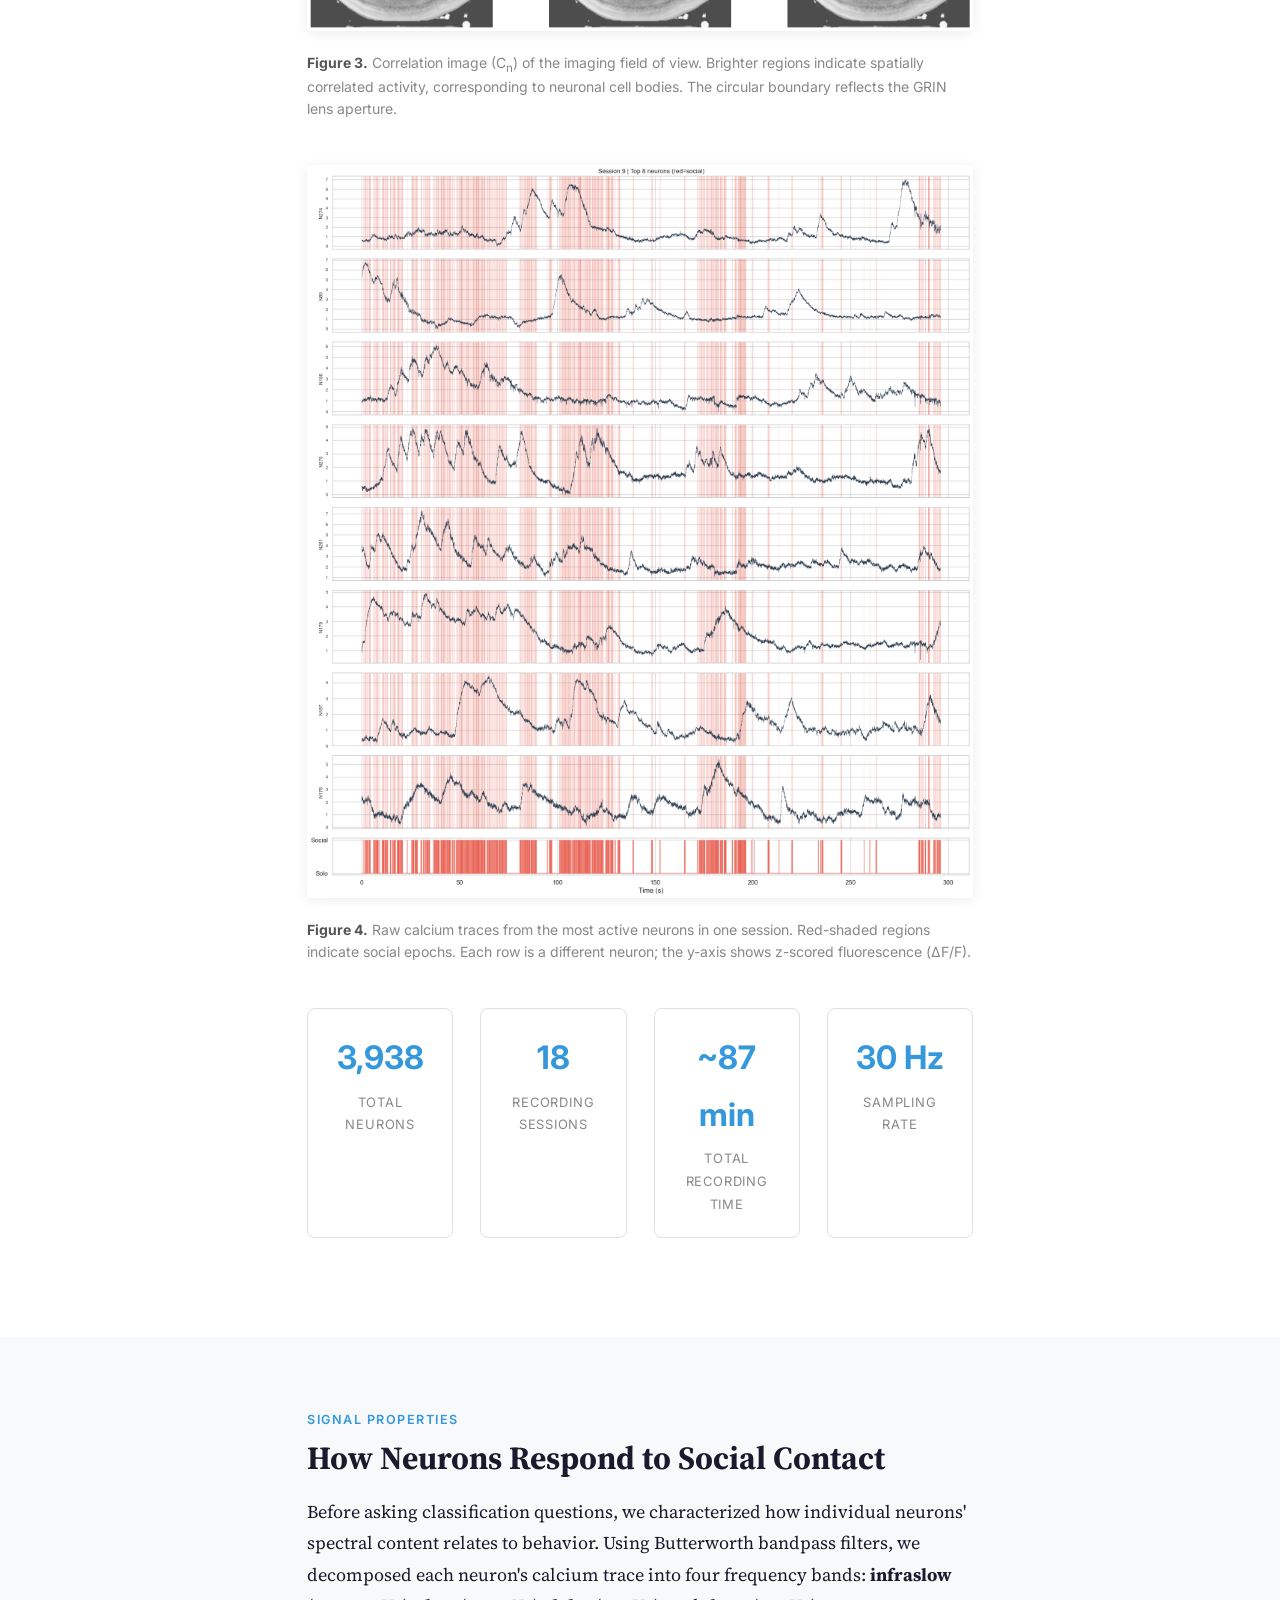
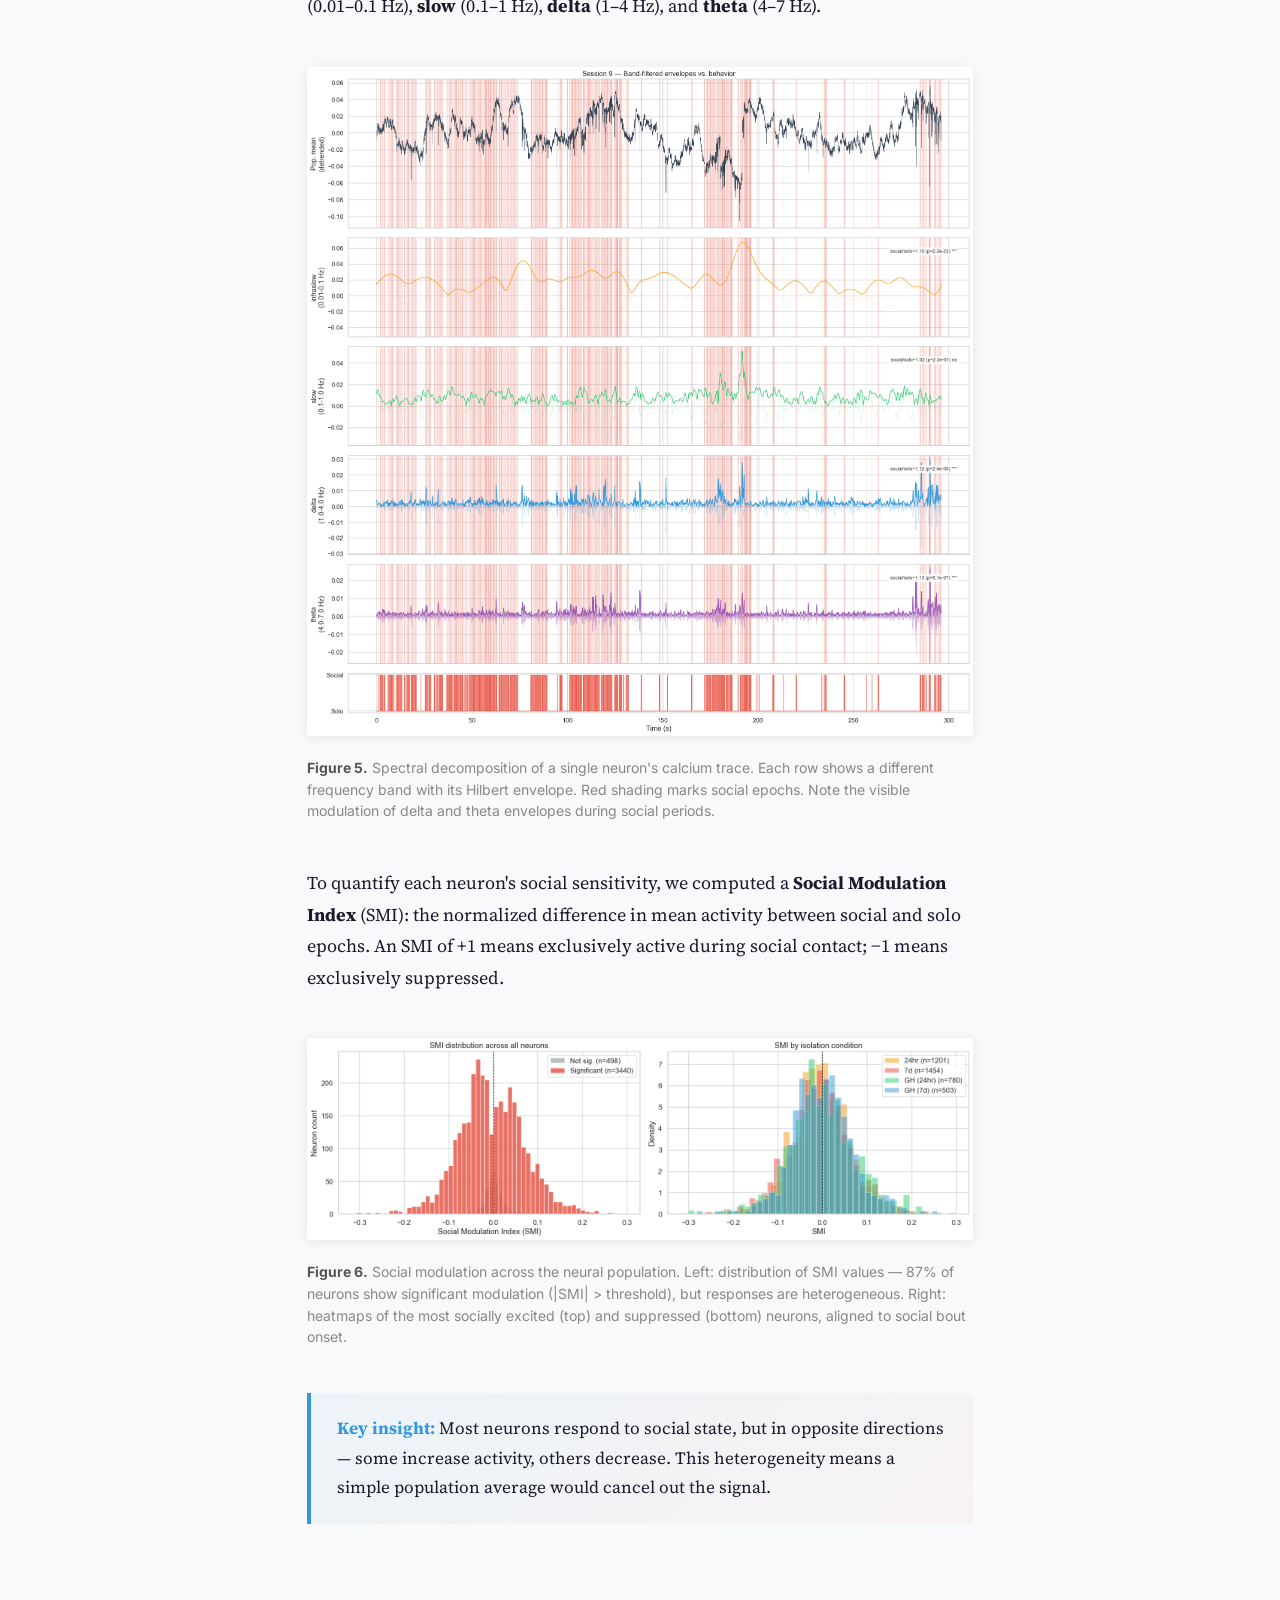
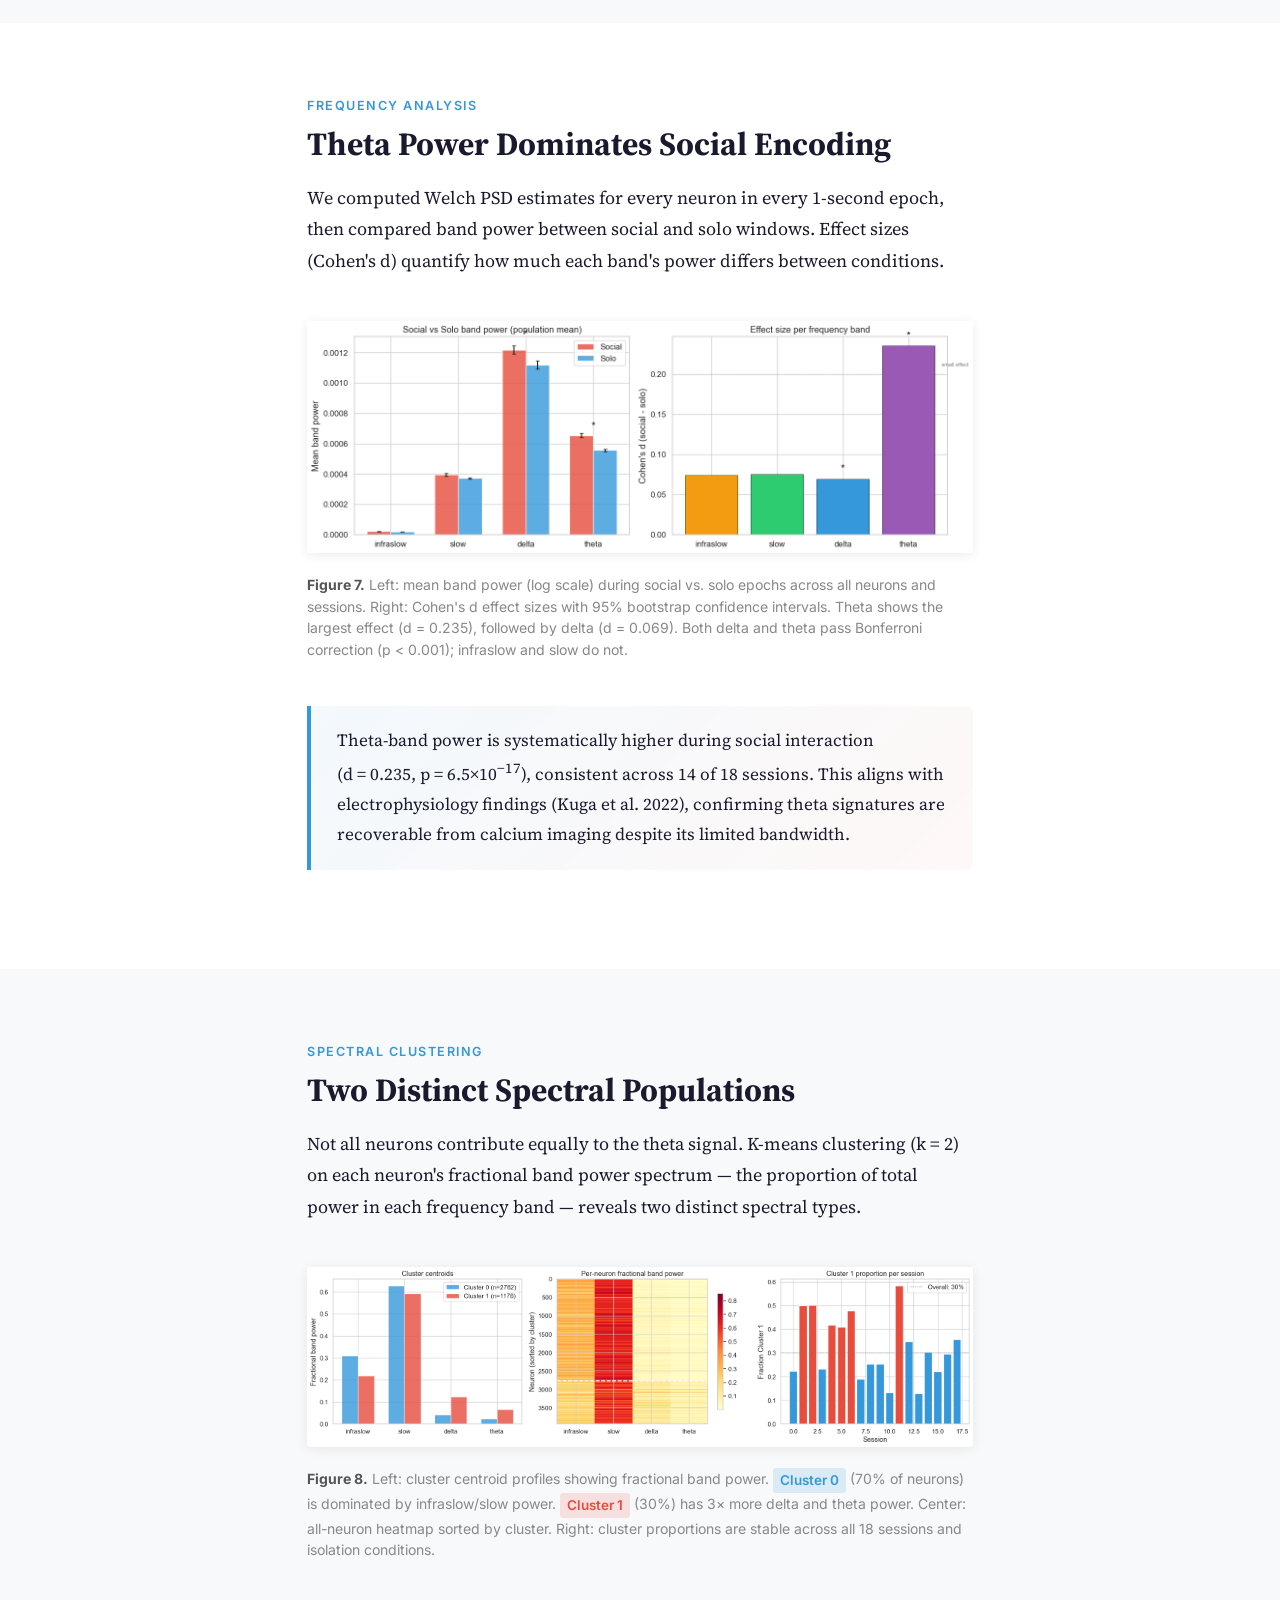
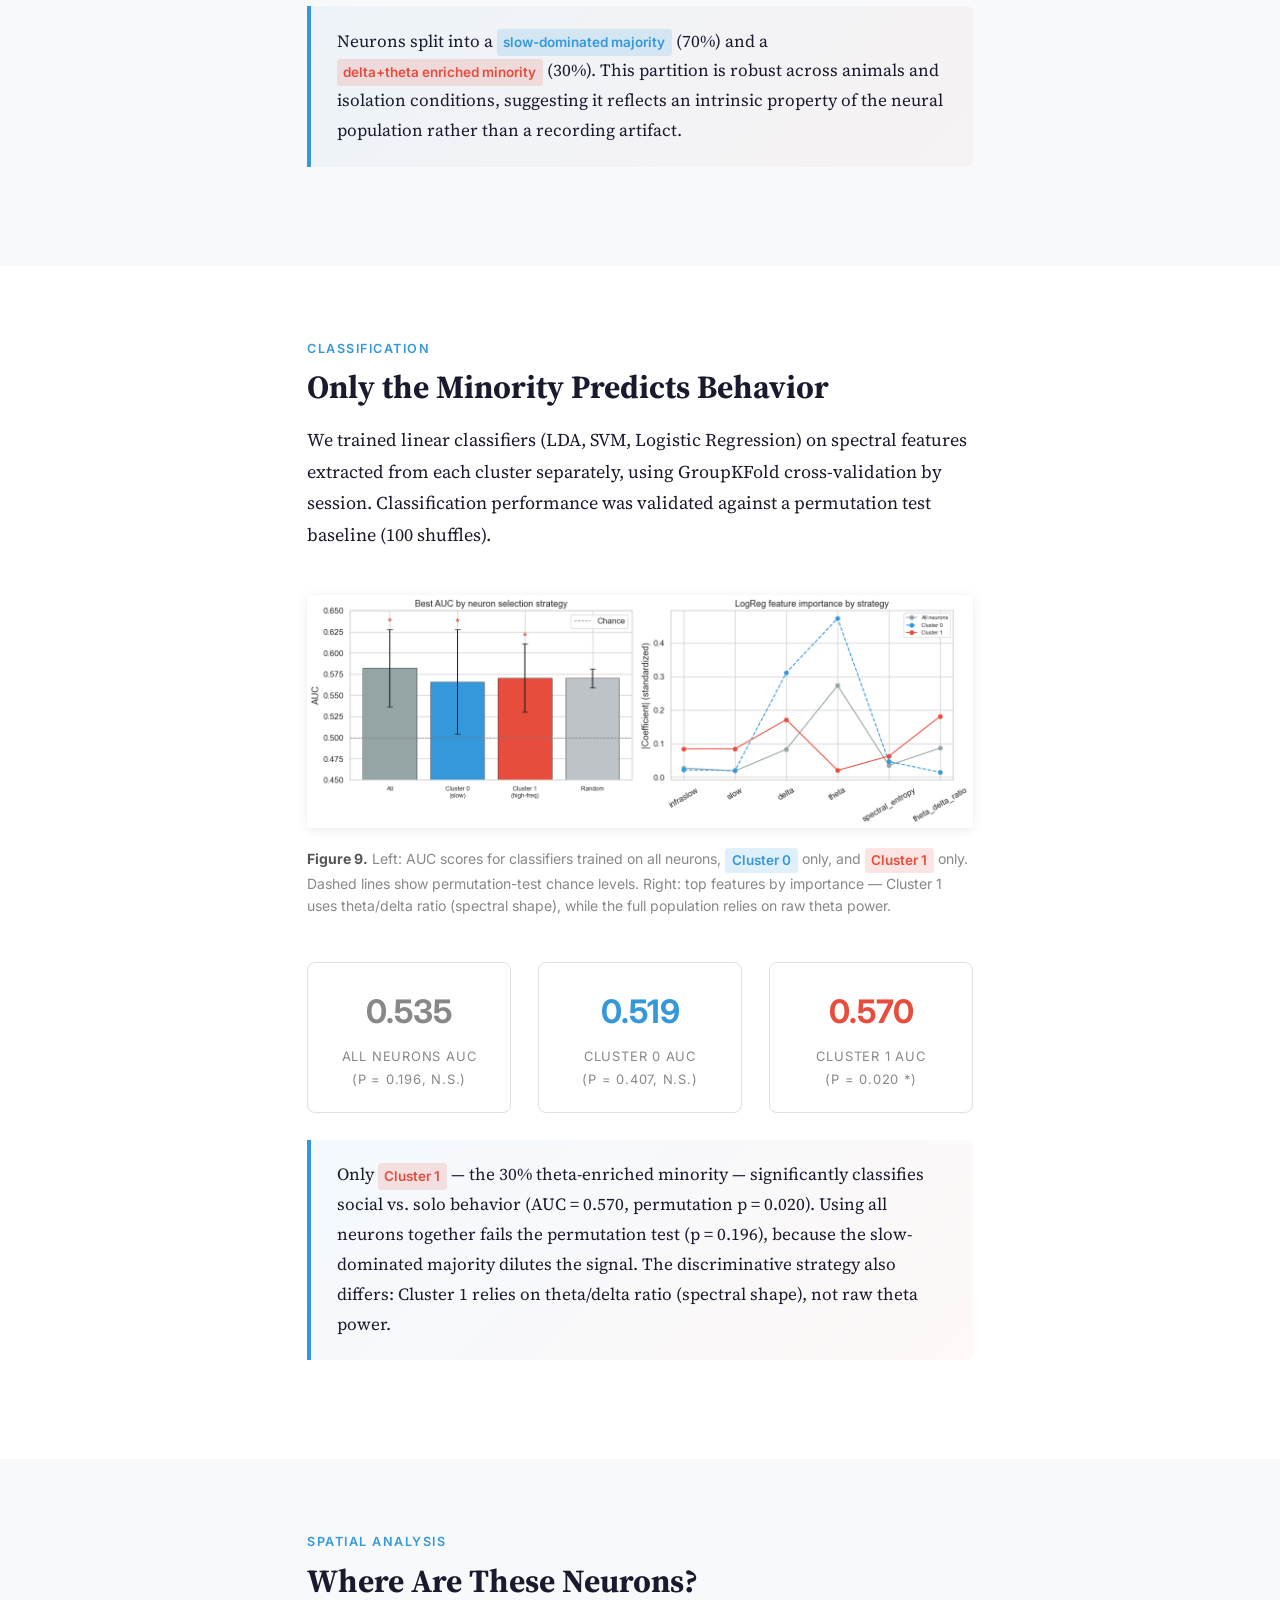
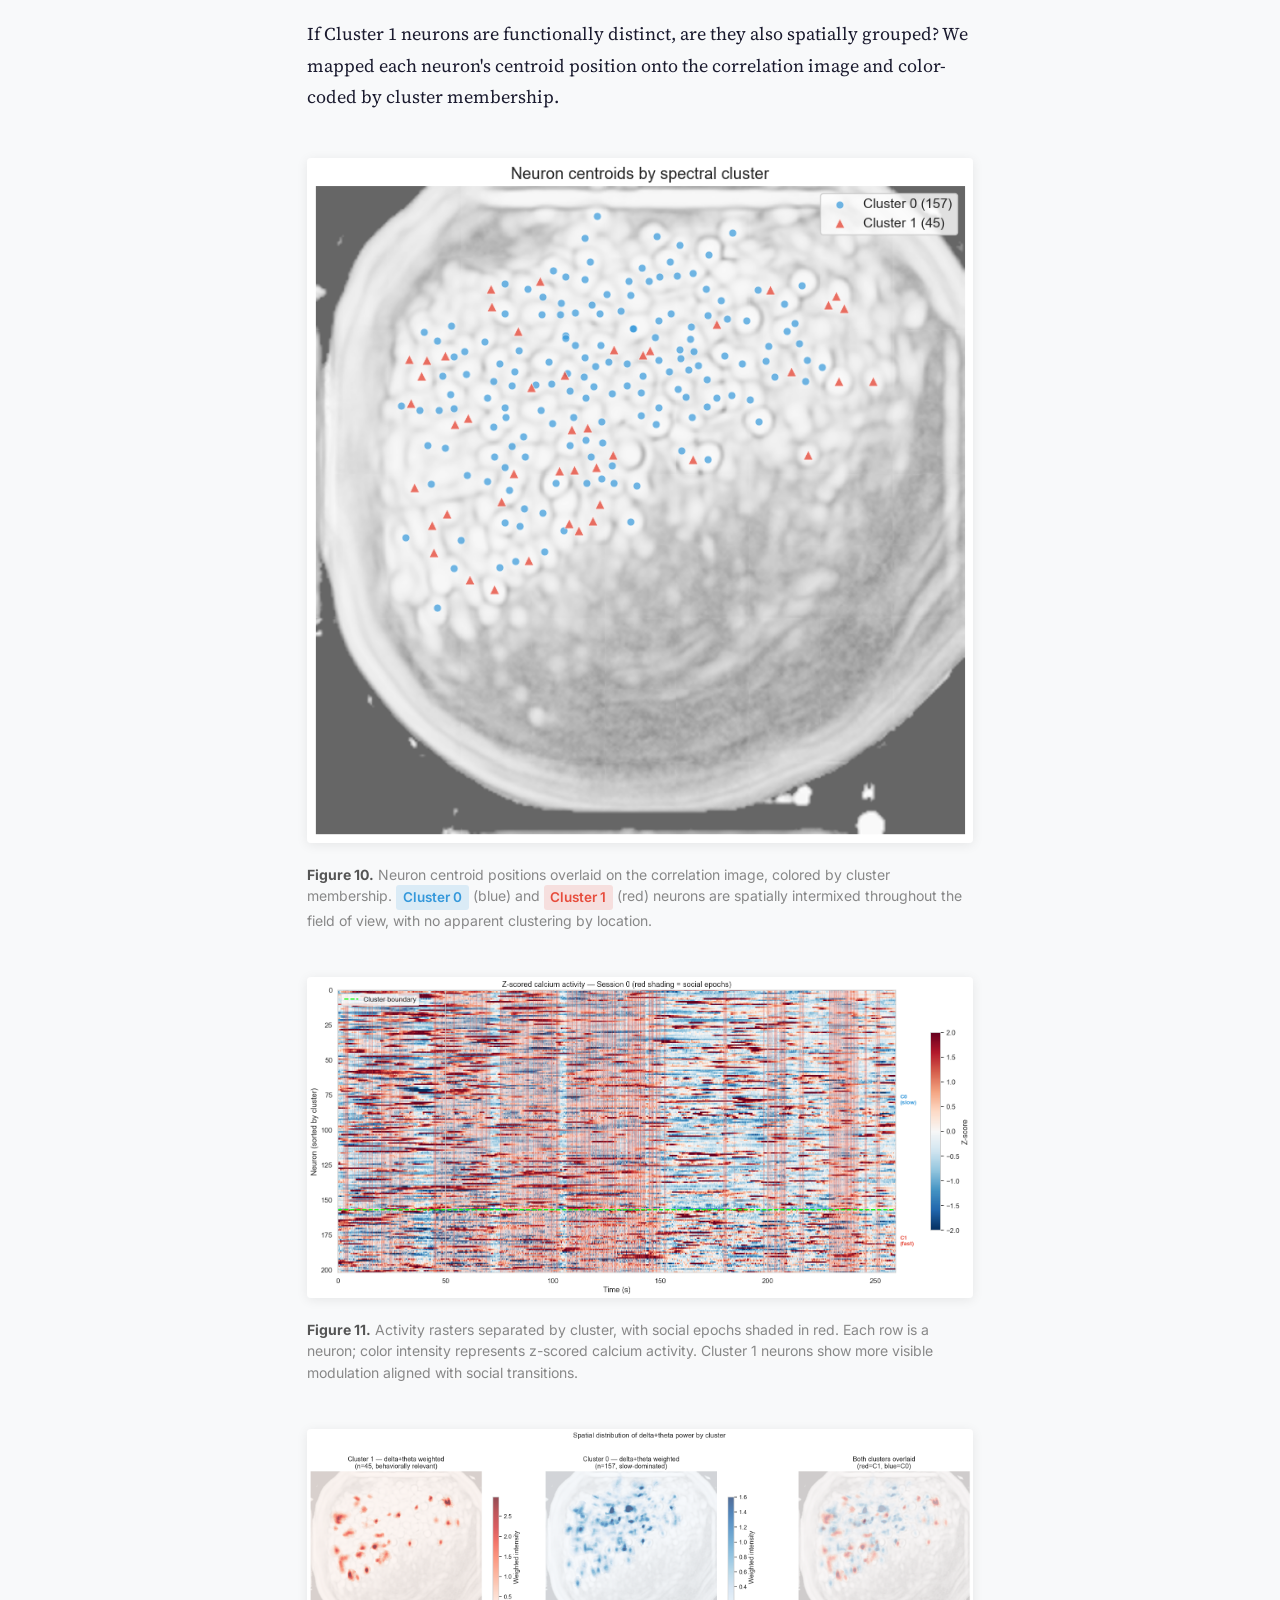
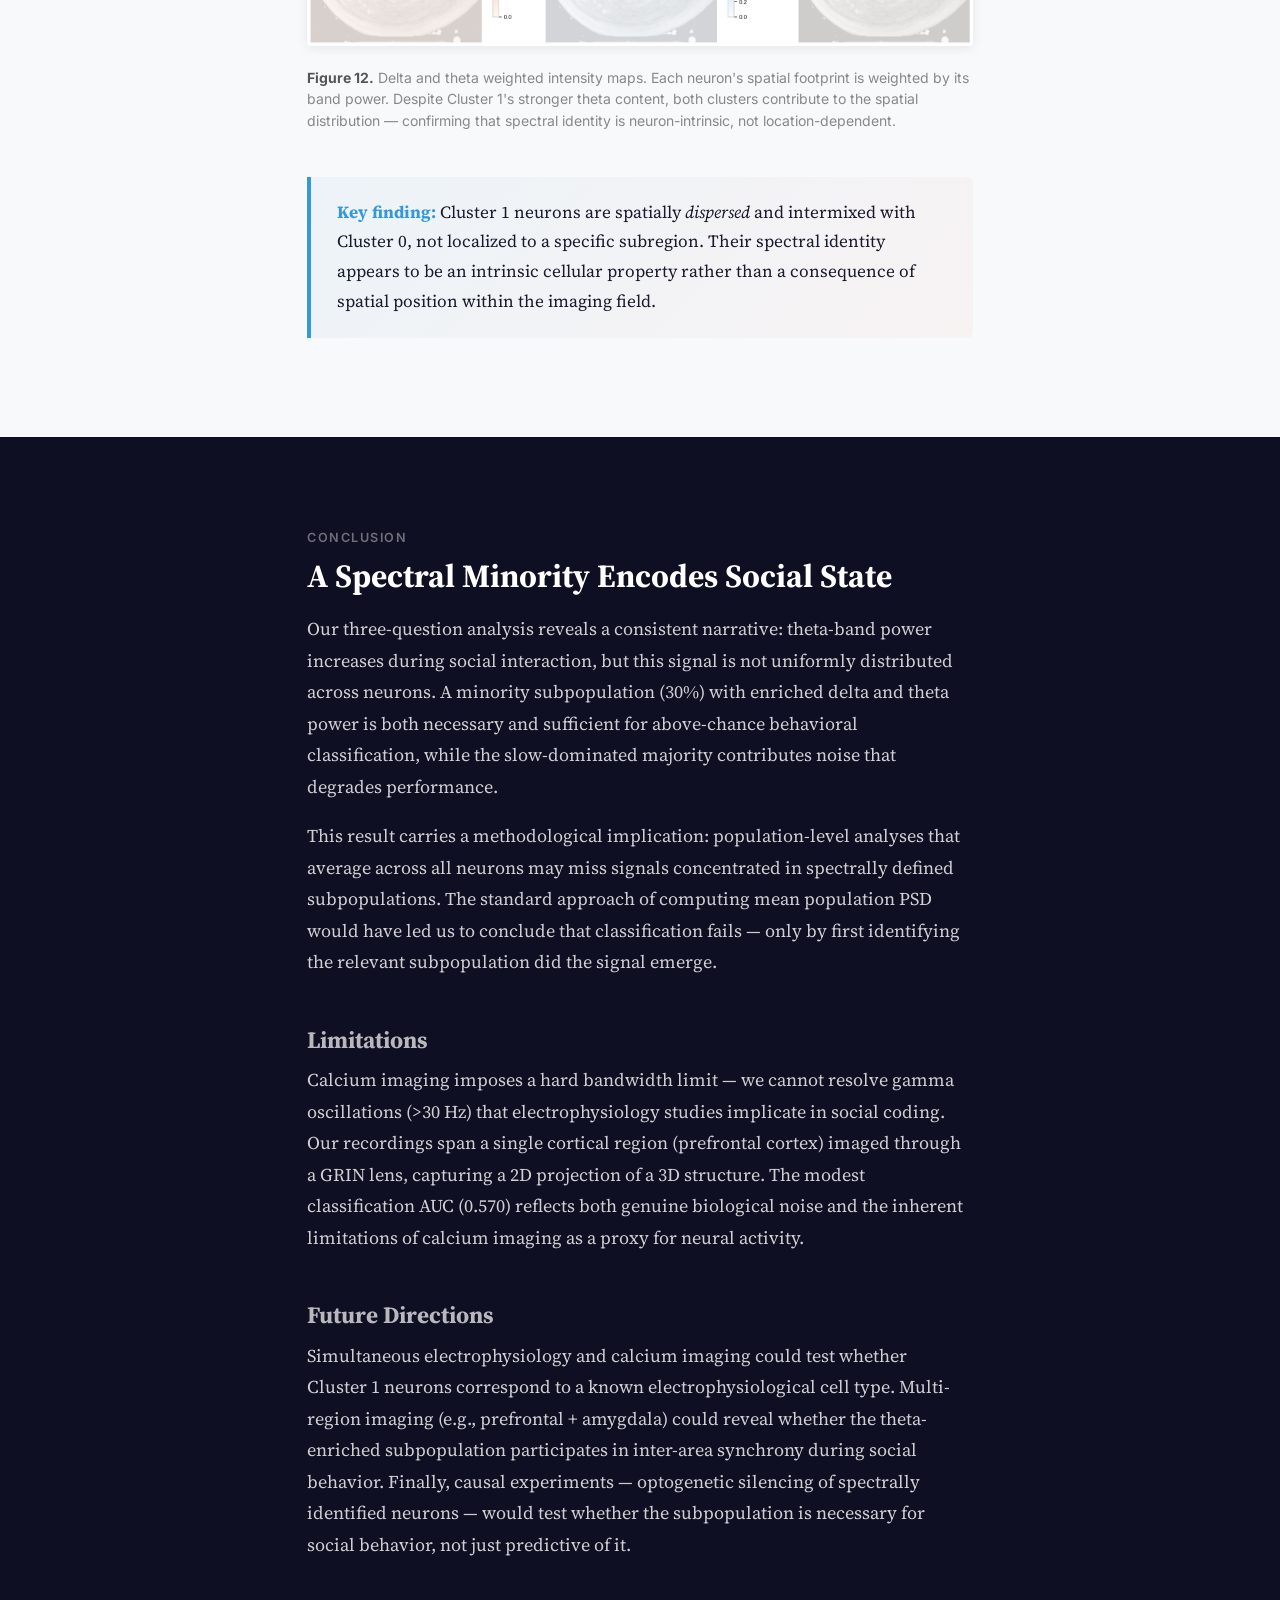
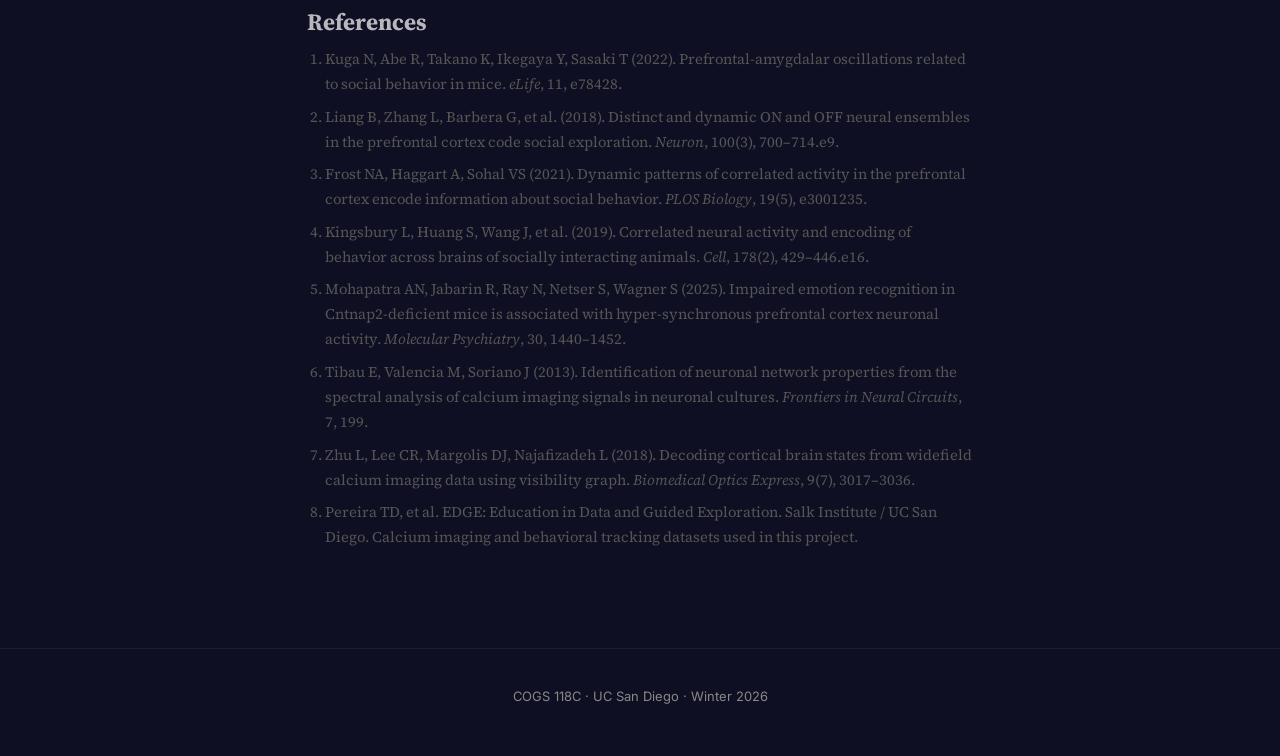
==== commit 609886d3: "Restructure appendix into 4 groups, simplify README, rename nav to Report - Appendix: 4 macro sectio" ====
--- a/docs/index.html
+++ b/docs/index.html
@@ -16,7 +16,7 @@
   <div class="nav-inner">
     <span class="nav-title">Neural Oscillations</span>
     <div class="nav-tabs">
-      <a href="index.html" class="nav-tab active">Paper</a>
+      <a href="index.html" class="nav-tab active">Report</a>
       <a href="appendix.html" class="nav-tab">Appendix</a>
     </div>
   </div>
@@ -59,6 +59,7 @@
     </p>
     <p class="institution"><sup>1</sup>Halıcıoğlu Data Science Institute &nbsp; <sup>2</sup>Department of Cognitive Science<br>University of California, San Diego</p>
     <a class="github-link" href="https://github.com/KevinBian107/neural_signal" target="_blank" rel="noopener"><svg height="18" width="18" viewBox="0 0 16 16" fill="currentColor" style="vertical-align: -3px; margin-right: 0.4em;"><path d="M8 0C3.58 0 0 3.58 0 8c0 3.54 2.29 6.53 5.47 7.59.4.07.55-.17.55-.38 0-.19-.01-.82-.01-1.49-2.01.37-2.53-.49-2.69-.94-.09-.23-.48-.94-.82-1.13-.28-.15-.68-.52-.01-.53.63-.01 1.08.58 1.23.82.72 1.21 1.87.87 2.33.66.07-.52.28-.87.51-1.07-1.78-.2-3.64-.89-3.64-3.95 0-.87.31-1.59.82-2.15-.08-.2-.36-1.02.08-2.12 0 0 .67-.21 2.2.82.64-.18 1.32-.27 2-.27s1.36.09 2 .27c1.53-1.04 2.2-.82 2.2-.82.44 1.1.16 1.92.08 2.12.51.56.82 1.27.82 2.15 0 3.07-1.87 3.75-3.65 3.95.29.25.54.73.54 1.48 0 1.07-.01 1.93-.01 2.2 0 .21.15.46.55.38A8.01 8.01 0 0016 8c0-4.42-3.58-8-8-8z"/></svg>GitHub</a>
+    <a class="github-link" href="https://colab.research.google.com/drive/1OHi6j34edcKM-X2gYmyHYytb9zCTPEIn" target="_blank" rel="noopener"><svg height="18" width="18" viewBox="0 0 24 24" fill="currentColor" style="vertical-align: -3px; margin-right: 0.4em;"><path d="M4.54 9.46L2.19 7.1a.5.5 0 010-.71L7.1 1.48a.5.5 0 01.71 0L12 5.66l4.19-4.18a.5.5 0 01.71 0l4.91 4.91a.5.5 0 010 .71L19.46 9.46 12 16.92 4.54 9.46zM12 19.08l-7.46-7.46L2.19 13.97a.5.5 0 000 .71l9.46 9.46a.5.5 0 00.71 0l9.46-9.46a.5.5 0 000-.71l-2.36-2.35L12 19.08z"/></svg>EDGE Data</a>
   </div>
 
   <div class="scroll-indicator" aria-hidden="true">&#8595;</div>
--- a/docs/css/style.css
+++ b/docs/css/style.css
@@ -706,55 +706,192 @@
 }
 
 .appendix-header h1 {
-  font-size: clamp(1.8rem, 4vw, 2.8rem);
+  font-size: clamp(2.4rem, 5vw, 3.6rem);
   font-weight: 800;
   letter-spacing: -0.02em;
-  margin-bottom: 0.5em;
-  color: #fff;
-}
-
-.appendix-subtitle {
-  font-family: 'Inter', sans-serif;
-  font-size: clamp(0.85rem, 1.8vw, 1.05rem);
-  color: rgba(255, 255, 255, 0.6);
-  max-width: 600px;
-  margin: 0 auto;
-  line-height: 1.6;
-}
-
-/* Table of Contents */
-.toc-section {
+  margin-bottom: 0;
+  color: #fff;
+}
+
+/* --- Section Boxes (clickable cards) --- */
+.section-boxes {
   background: var(--bg-alt);
   padding: 3rem 0;
 }
 
-.toc-section h2 {
-  font-size: 1.3rem;
-  margin-bottom: 1em;
-}
-
-.toc-list {
-  padding-left: 1.4em;
-  columns: 2;
-  column-gap: 2rem;
-  line-height: 2.2;
-}
-
-.toc-list li {
-  break-inside: avoid;
-}
-
-.toc-list a {
-  font-family: 'Inter', sans-serif;
-  font-size: 0.88rem;
-  color: var(--text-light);
-  border-bottom: 1px solid transparent;
-  transition: color 0.2s, border-color 0.2s;
-}
-
-.toc-list a:hover {
-  color: var(--accent);
+.box-grid {
+  display: grid;
+  grid-template-columns: repeat(4, 1fr);
+  gap: 1.2rem;
+}
+
+.section-box {
+  display: flex;
+  flex-direction: column;
+  align-items: center;
+  text-align: center;
+  padding: 2rem 1.2rem;
+  background: var(--bg);
+  border: 1px solid var(--border);
+  border-radius: 10px;
+  text-decoration: none;
+  transition: transform 0.2s, box-shadow 0.2s, border-color 0.2s;
+  cursor: pointer;
+}
+
+.section-box:hover {
+  transform: translateY(-4px);
+  box-shadow: 0 8px 24px rgba(0, 0, 0, 0.08);
+  border-color: var(--accent);
   border-bottom-color: var(--accent);
+}
+
+.box-number {
+  font-family: 'Inter', sans-serif;
+  font-size: 1.6rem;
+  font-weight: 700;
+  color: var(--accent);
+  margin-bottom: 0.4em;
+  display: block;
+}
+
+.box-title {
+  font-family: 'Source Serif 4', Georgia, serif;
+  font-size: 1.15rem;
+  font-weight: 700;
+  color: var(--text);
+  margin-bottom: 0.3em;
+  display: block;
+}
+
+.box-range {
+  font-family: 'Inter', sans-serif;
+  font-size: 0.75rem;
+  color: var(--text-muted);
+  letter-spacing: 0.04em;
+  display: block;
+}
+
+/* --- Group Headings --- */
+.group-heading {
+  background: var(--hero-bg);
+  color: #fff;
+  padding: 3rem 0 2rem;
+  text-align: center;
+  scroll-margin-top: 60px;
+}
+
+.group-number {
+  font-family: 'Inter', sans-serif;
+  font-size: 0.75rem;
+  font-weight: 600;
+  letter-spacing: 0.12em;
+  text-transform: uppercase;
+  color: var(--accent);
+  display: block;
+  margin-bottom: 0.4em;
+}
+
+.group-title {
+  font-size: 1.8rem;
+  font-weight: 800;
+  color: #fff;
+  margin-bottom: 0;
+}
+
+/* --- Floating Table of Contents --- */
+.floating-toc {
+  position: fixed;
+  top: 60px;
+  left: 16px;
+  width: 200px;
+  max-height: calc(100vh - 80px);
+  overflow-y: auto;
+  z-index: 9990;
+  opacity: 0;
+  transform: translateX(-12px);
+  pointer-events: none;
+  transition: opacity 0.4s ease, transform 0.4s ease;
+  background: var(--bg);
+  border: 1px solid var(--border);
+  border-radius: 8px;
+  padding: 0.8em 0.6em;
+  box-shadow: 0 2px 12px rgba(0, 0, 0, 0.06);
+}
+
+.floating-toc.visible {
+  opacity: 1;
+  transform: translateX(0);
+  pointer-events: auto;
+}
+
+.floating-toc .toc-group {
+  margin-bottom: 0.6em;
+  padding-bottom: 0.6em;
+  border-bottom: 1px solid var(--border);
+}
+
+.floating-toc .toc-group:last-child {
+  border-bottom: none;
+}
+
+.floating-toc a {
+  display: block;
+  font-family: 'Inter', sans-serif;
+  text-decoration: none;
+  border-bottom: none;
+  border-radius: 3px;
+  transition: color 0.15s, background 0.15s;
+  line-height: 1.4;
+}
+
+.floating-toc a:hover {
+  border-bottom: none;
+}
+
+.floating-toc .toc-big {
+  font-size: 0.72rem;
+  font-weight: 700;
+  color: var(--text);
+  padding: 0.35em 0.5em;
+  margin-bottom: 0.15em;
+  letter-spacing: 0.02em;
+}
+
+.floating-toc .toc-big:hover {
+  color: var(--accent);
+  background: rgba(52, 152, 219, 0.06);
+}
+
+.floating-toc .toc-big.active {
+  color: var(--accent);
+}
+
+.floating-toc .toc-sub {
+  font-size: 0.66rem;
+  font-weight: 400;
+  color: var(--text-muted);
+  padding: 0.2em 0.5em 0.2em 1.1em;
+}
+
+.floating-toc .toc-sub:hover {
+  color: var(--accent);
+  background: rgba(52, 152, 219, 0.04);
+}
+
+.floating-toc .toc-sub.active {
+  color: var(--accent);
+  font-weight: 600;
+}
+
+/* Scrollbar styling for the floating TOC */
+.floating-toc::-webkit-scrollbar {
+  width: 3px;
+}
+
+.floating-toc::-webkit-scrollbar-thumb {
+  background: var(--border);
+  border-radius: 3px;
 }
 
 /* Method Note Callout */
@@ -908,13 +1045,24 @@
 }
 
 /* Responsive appendix */
+@media (max-width: 1100px) {
+  .floating-toc {
+    display: none;
+  }
+}
+
 @media (max-width: 768px) {
-  .toc-list {
-    columns: 1;
-  }
-
   .appendix-header {
     padding: 4rem 0 2rem;
+  }
+
+  .box-grid {
+    grid-template-columns: repeat(2, 1fr);
+    gap: 0.8rem;
+  }
+
+  .section-box {
+    padding: 1.4rem 1rem;
   }
 
   .method-table {
